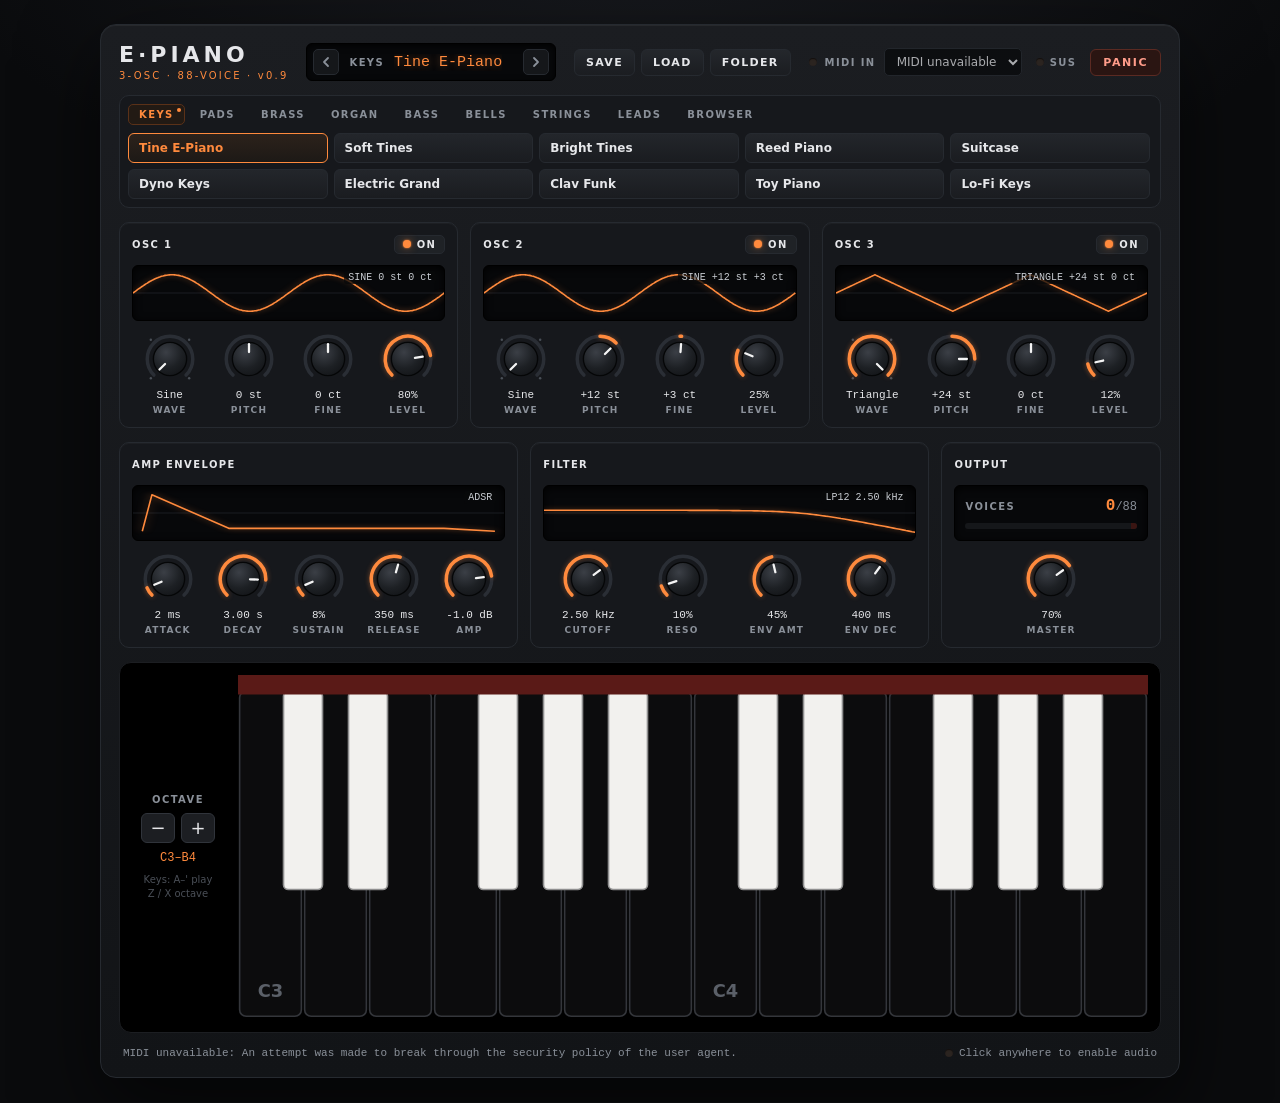
==== docs/index.html @ e52bc12b "half push" ====
<!doctype html>
<!--
  E-Piano v0.9 (web build)
  A single self-contained file: UI, DSP, 80 factory presets. Mirrors the VST3 build in vst/.
  Open it in Chrome or Edge. Works straight from disk; start.bat serves it over
  http://localhost for the lower-latency AudioWorklet path.
-->
<html lang="en">
<head>
  <meta charset="utf-8">
  <meta name="viewport" content="width=device-width, initial-scale=1">
  <title>E-Piano v0.9</title>
  <style>
:root {
  --bg: #0a0b0d;
  --chassis-1: #1b1d21;
  --chassis-2: #121417;
  --panel: #16181c;
  --panel-edge: #262a30;
  --screen: #07080a;
  --text: #e6e7ea;
  --muted: #8a9099;
  --faint: #4a4f57;
  --accent: #ff8a3d;
  --accent-glow: rgba(255, 138, 61, 0.45);
  --accent-dim: #5a3118;
  --track: #2a2e35;
  --sans: "Segoe UI", system-ui, -apple-system, sans-serif;
  --mono: "Cascadia Mono", "Consolas", ui-monospace, monospace;
}

* { box-sizing: border-box; }

html, body { margin: 0; }
body {
  min-height: 100vh;
  background: radial-gradient(1200px 600px at 50% -10%, #1a1c21 0%, var(--bg) 60%) var(--bg);
  color: var(--text);
  font-family: var(--sans);
  display: flex;
  justify-content: center;
  padding: 24px 16px;
  -webkit-font-smoothing: antialiased;
}

button { font-family: inherit; color: inherit; }

.synth {
  width: 100%;
  min-width: 0;
  max-width: 1080px;
  background: linear-gradient(180deg, var(--chassis-1), var(--chassis-2));
  border: 1px solid var(--panel-edge);
  border-radius: 16px;
  padding: 18px;
  box-shadow: 0 30px 80px rgba(0, 0, 0, 0.6), inset 0 1px 0 rgba(255, 255, 255, 0.05);
  display: flex;
  flex-direction: column;
  gap: 14px;
  user-select: none;
}

/* ---------------------------------------------------------------- LEDs --- */
.led {
  display: inline-block;
  width: 8px; height: 8px;
  border-radius: 50%;
  background: #2b2420;
  box-shadow: inset 0 1px 1px rgba(0, 0, 0, 0.6);
  flex: none;
  transition: background 60ms, box-shadow 60ms;
}
.led.on, .selected > .led, .power.on .led {
  background: var(--accent);
  box-shadow: 0 0 8px var(--accent-glow), 0 0 2px var(--accent);
}

.ctl-label, .panel-title, .knob-label, .pd-label, .vs-label {
  font-size: 10px;
  letter-spacing: 0.14em;
  text-transform: uppercase;
  color: var(--muted);
  font-weight: 600;
}

/* -------------------------------------------------------------- top bar --- */
.topbar {
  display: flex;
  align-items: center;
  gap: 18px;
  flex-wrap: wrap;
}
.brand { display: flex; flex-direction: column; line-height: 1.1; }
.brand-mark { font-size: 22px; font-weight: 800; letter-spacing: 0.18em; }
.brand-sub { font-size: 10px; letter-spacing: 0.22em; color: var(--accent); margin-top: 3px; }

.patch-display {
  flex: 1;
  min-width: 200px;
  display: flex;
  align-items: baseline;
  gap: 10px;
  background: var(--screen);
  border: 1px solid #000;
  border-radius: 6px;
  padding: 8px 12px;
  box-shadow: inset 0 2px 6px rgba(0, 0, 0, 0.8);
}
.pd-name { font-family: var(--mono); color: var(--accent); font-size: 15px; text-shadow: 0 0 8px var(--accent-glow); }

.top-controls { display: flex; align-items: center; gap: 14px; flex-wrap: wrap; }
.midi-pick { display: flex; align-items: center; gap: 8px; }
.midi-pick select {
  background: var(--screen);
  color: var(--text);
  border: 1px solid var(--panel-edge);
  border-radius: 5px;
  padding: 5px 8px;
  font: 12px var(--sans);
  max-width: 220px;
}
.indicator { display: flex; align-items: center; gap: 6px; font-size: 10px; letter-spacing: 0.14em; color: var(--muted); font-weight: 600; }

.panic {
  background: #2a1512;
  border: 1px solid #5b2a22;
  color: #ff9c8a;
  border-radius: 6px;
  padding: 6px 12px;
  font-size: 11px;
  letter-spacing: 0.14em;
  font-weight: 700;
  cursor: pointer;
}
.panic:hover { background: #3a1a15; }
.panic:active { transform: translateY(1px); }

/* --------------------------------------------------------------- panels --- */
.osc-row { display: grid; grid-template-columns: repeat(3, 1fr); gap: 12px; }
.mod-row { display: grid; grid-template-columns: 1fr 1fr 0.55fr; gap: 12px; }

.panel {
  background: var(--panel);
  border: 1px solid var(--panel-edge);
  border-radius: 10px;
  padding: 10px 12px 12px;
  display: flex;
  flex-direction: column;
  gap: 10px;
  box-shadow: inset 0 1px 0 rgba(255, 255, 255, 0.03);
  transition: opacity 150ms;
  min-width: 0;
}
.panel.off .screen, .panel.off .knob-row { opacity: 0.38; }
.panel-head { display: flex; align-items: center; justify-content: space-between; min-height: 22px; }
.panel-title { color: var(--text); }

.power {
  display: flex; align-items: center; gap: 6px;
  background: #1f2226;
  border: 1px solid var(--panel-edge);
  border-radius: 5px;
  padding: 3px 8px;
  font-size: 10px; letter-spacing: 0.14em; font-weight: 700;
  color: var(--muted);
  cursor: pointer;
}
.power.on { color: var(--text); }

.screen {
  position: relative;
  background: var(--screen);
  border: 1px solid #000;
  border-radius: 6px;
  height: 56px;
  overflow: hidden;
  box-shadow: inset 0 2px 8px rgba(0, 0, 0, 0.9);
}
.screen svg { position: absolute; inset: 4px 0; width: 100%; height: calc(100% - 8px); }
.scr-grid { stroke: #1a1d22; stroke-width: 1; vector-effect: non-scaling-stroke; }
.scr-line {
  fill: none;
  stroke: var(--accent);
  stroke-width: 1.6;
  vector-effect: non-scaling-stroke;
  filter: drop-shadow(0 0 3px var(--accent-glow));
  stroke-linejoin: round;
}
.scr-text {
  position: absolute; right: 8px; top: 5px;
  font-family: var(--mono); font-size: 10px; color: #c9cdd3;
  background: rgba(7, 8, 10, 0.75);
  padding: 1px 4px; border-radius: 3px;
}

.voice-screen { display: flex; flex-direction: column; justify-content: center; gap: 8px; padding: 0 10px; }
.vs-row { display: flex; justify-content: space-between; align-items: baseline; }
.vs-value { font-family: var(--mono); color: var(--muted); font-size: 12px; }
.vs-value b { color: var(--accent); font-size: 16px; font-weight: 600; }
.meter { position: relative; height: 6px; background: #15171a; border-radius: 3px; overflow: hidden; }
#meter-fill {
  height: 100%; width: 0%;
  background: linear-gradient(90deg, #3d8f5a 0%, #b8b23b 75%, #ff5a3d 100%);
  background-size: 100% 100%;
  transition: width 60ms linear;
}
.meter-clip { position: absolute; right: 0; top: 0; width: 6px; height: 100%; background: #3a1512; }
.meter-clip.on { background: #ff3b2f; box-shadow: 0 0 6px #ff3b2f; }

/* ---------------------------------------------------------------- knobs --- */
.knob-row { display: flex; justify-content: space-around; gap: 4px; }
.knob { display: flex; flex-direction: column; align-items: center; gap: 2px; width: 64px; }
.knob-svg { width: 56px; height: 56px; cursor: ns-resize; touch-action: none; outline: none; overflow: visible; }
.knob-svg:focus-visible .k-face { stroke: var(--accent); }
.k-track { fill: none; stroke: var(--track); stroke-width: 4; stroke-linecap: round; }
.k-value { fill: none; stroke: var(--accent); stroke-width: 4; stroke-linecap: round; filter: drop-shadow(0 0 3px var(--accent-glow)); }
.k-tick { fill: var(--faint); }
.k-face { fill: url(#knobFace); stroke: #050607; stroke-width: 1.5; }
.k-pointer { stroke: #f4f4f4; stroke-width: 2.6; stroke-linecap: round; }
.knob:hover .k-track { stroke: #343941; }
.knob-value { font-family: var(--mono); font-size: 11px; color: var(--text); min-height: 14px; white-space: nowrap; }
.knob.active .knob-value { color: var(--accent); }
.knob-label { font-size: 9px; }

.output-panel .knob-row { flex: 1; align-items: center; }

/* --------------------------------------------------------------- keybed --- */
.keybed {
  display: flex;
  gap: 14px;
  background: #000;
  border: 1px solid #1c1e22;
  border-radius: 12px;
  padding: 12px;
  box-shadow: inset 0 4px 14px rgba(0, 0, 0, 0.9);
}
.octave-ctl {
  display: flex; flex-direction: column; align-items: center; justify-content: center;
  gap: 8px; width: 92px; flex: none;
}
.oct-buttons { display: flex; gap: 6px; }
.oct-buttons button {
  width: 34px; height: 30px;
  background: #1c1e22; border: 1px solid #30343b; border-radius: 6px;
  font-size: 18px; line-height: 1; cursor: pointer;
}
.oct-buttons button:hover { border-color: var(--accent-dim); }
.oct-buttons button:active { transform: translateY(1px); }
.oct-readout { font-family: var(--mono); font-size: 12px; color: var(--accent); }
.kbd-hint { font-size: 10px; color: var(--faint); text-align: center; line-height: 1.4; }

.piano { flex: 1; min-width: 0; }
.piano-svg { display: block; width: 100%; height: auto; touch-action: none; cursor: pointer; }
.felt { fill: #5a1a17; }

/* Inverted keyboard: naturals black, sharps white */
.wkey { fill: #0c0c0d; stroke: #34363b; stroke-width: 1; transition: fill 40ms; }
.wkey:hover { fill: #17181a; }
.wkey.down { fill: var(--accent); stroke: var(--accent); }
.bkey { fill: #f2f1ee; stroke: #8f8f8f; stroke-width: 1; transition: fill 40ms; }
.bkey:hover { fill: #ffffff; }
.bkey.down { fill: var(--accent); stroke: #b85a20; }
.klabel { fill: #5b6068; font: 600 11px var(--sans); text-anchor: middle; pointer-events: none; }

/* ------------------------------------------------------------ statusbar --- */
.statusbar {
  display: flex; justify-content: space-between; align-items: center; gap: 12px;
  font-family: var(--mono); font-size: 11px; color: var(--muted);
  padding: 0 4px;
}
.monitor { flex: 1; min-width: 0; white-space: pre; overflow: hidden; text-overflow: ellipsis; }
.audio-status { display: flex; align-items: center; gap: 6px; flex: none; }

/* ======================================================== preset browser === */
.patch-display { align-items: center; gap: 6px; padding: 5px 6px; }
.pd-text { flex: 1; min-width: 0; display: flex; align-items: baseline; gap: 10px; padding: 0 4px; }
.pd-name { white-space: nowrap; overflow: hidden; text-overflow: ellipsis; }
.pd-step {
  flex: none; width: 26px; height: 26px; padding: 0;
  display: flex; align-items: center; justify-content: center;
  background: #15171a; border: 1px solid var(--panel-edge); border-radius: 5px; cursor: pointer;
}
.pd-step svg { width: 12px; height: 12px; fill: none; stroke: var(--muted); stroke-width: 1.8; stroke-linecap: round; stroke-linejoin: round; }
.pd-step:hover svg { stroke: var(--accent); }
.pd-step:active { transform: translateY(1px); }

.preset-actions { display: flex; gap: 6px; }
.pd-btn {
  background: linear-gradient(180deg, #24272c, #1b1d21);
  border: 1px solid var(--panel-edge);
  border-radius: 6px;
  padding: 6px 11px;
  font-size: 11px; font-weight: 700; letter-spacing: 0.12em;
  color: var(--text);
  cursor: pointer;
}
.pd-btn:hover { border-color: #3a3f47; }
.pd-btn:active { transform: translateY(1px); }
.pd-btn.primary { background: linear-gradient(180deg, #3a2618, #2a1c13); border-color: var(--accent-dim); color: var(--accent); }
.pd-btn.primary:hover { border-color: var(--accent); }
.pd-btn.danger { background: #2a1512; border-color: #5b2a22; color: #ff9c8a; }

.browser {
  background: var(--panel);
  border: 1px solid var(--panel-edge);
  border-radius: 10px;
  padding: 8px;
  display: flex; flex-direction: column; gap: 8px;
}
.cat-tabs { display: flex; flex-wrap: wrap; gap: 4px; }
.cat-tab {
  position: relative;
  background: transparent;
  border: 1px solid transparent;
  border-radius: 5px;
  padding: 4px 10px;
  font-size: 10px; font-weight: 700; letter-spacing: 0.14em; text-transform: uppercase;
  color: var(--muted);
  cursor: pointer;
}
.cat-tab:hover { color: var(--text); }
.cat-tab.active { color: var(--accent); border-color: var(--accent-dim); background: #221a14; }
.cat-tab.has-current::after {
  content: ""; position: absolute; top: 3px; right: 3px;
  width: 4px; height: 4px; border-radius: 50%; background: var(--accent);
}

.preset-grid {
  display: grid;
  grid-template-columns: repeat(5, minmax(0, 1fr));
  grid-auto-rows: 30px;
  gap: 6px;
  height: 66px;            /* two rows; user folders with more scroll */
  overflow-y: auto;
  padding-right: 2px;
}
.preset-btn {
  position: relative;
  display: flex; align-items: center;
  padding: 0 24px 0 10px;
  background: linear-gradient(180deg, #23262b, #1a1c20);
  border: 1px solid var(--panel-edge);
  border-radius: 6px;
  font-size: 12px; font-weight: 600; text-align: left;
  cursor: pointer;
  min-width: 0;
}
.preset-btn:hover { border-color: #3a3f47; }
.preset-btn:active { transform: translateY(1px); }
.preset-btn.selected { border-color: var(--accent); background: linear-gradient(180deg, #2c221b, #1d1916); color: var(--accent); }
.pb-name { white-space: nowrap; overflow: hidden; text-overflow: ellipsis; }
.pb-del {
  position: absolute; right: 4px; top: 50%; transform: translateY(-50%);
  width: 18px; height: 18px; line-height: 17px; text-align: center;
  border-radius: 4px; color: var(--muted); font-size: 14px;
  opacity: 0;
}
.preset-btn:hover .pb-del { opacity: 1; }
.pb-del:hover { background: #3a1a15; color: #ff9c8a; }
.grid-empty { grid-column: 1 / -1; grid-row: 1 / 3; align-self: center; font-size: 12px; color: var(--muted); line-height: 1.6; padding: 0 4px; }
.path { font-family: var(--mono); color: var(--text); font-size: 11px; word-break: break-all; }

.preset-grid::-webkit-scrollbar { width: 6px; }
.preset-grid::-webkit-scrollbar-thumb { background: #30343b; border-radius: 3px; }

/* ================================================================ modal === */
.modal {
  position: fixed; inset: 0; z-index: 20;
  display: flex; align-items: center; justify-content: center;
  background: rgba(5, 6, 8, 0.7);
}
.modal.hidden { display: none; }
.modal-card {
  width: min(420px, calc(100vw - 32px));
  background: linear-gradient(180deg, #1d2024, #15171a);
  border: 1px solid var(--panel-edge);
  border-radius: 12px;
  padding: 18px;
  display: flex; flex-direction: column; gap: 12px;
  box-shadow: 0 20px 60px rgba(0, 0, 0, 0.7);
}
.modal-title { font-size: 12px; font-weight: 700; letter-spacing: 0.16em; text-transform: uppercase; }
.modal-body { font-size: 13px; color: var(--muted); line-height: 1.5; }
.modal-body b { color: var(--text); }
#modal-input {
  background: var(--screen); color: var(--accent);
  border: 1px solid var(--panel-edge); border-radius: 6px;
  padding: 9px 10px; font: 14px var(--mono); outline: none;
  user-select: text;
}
#modal-input:focus { border-color: var(--accent-dim); }
.modal-actions { display: flex; justify-content: flex-end; gap: 8px; }

/* ----------------------------------------------------------- responsive --- */
@media (max-width: 900px) {
  .osc-row, .mod-row { grid-template-columns: minmax(0, 1fr); }
  .preset-grid { grid-template-columns: repeat(3, minmax(0, 1fr)); height: 102px; }
}
@media (max-width: 560px) {
  body { padding: 12px 8px; }
  .synth { padding: 12px; }
  .patch-display { min-width: 0; flex-basis: 100%; }
  .preset-grid { grid-template-columns: repeat(2, minmax(0, 1fr)); }
  .knob { width: 56px; }
  .keybed { flex-direction: column; }
  .octave-ctl { flex-direction: row; width: auto; }
  .kbd-hint { display: none; }
}
  </style>
</head>
<body>
  <!-- shared SVG defs (knob face gradient) -->
  <svg width="0" height="0" style="position:absolute" aria-hidden="true" focusable="false">
    <defs>
      <radialGradient id="knobFace" cx="38%" cy="30%" r="80%">
        <stop offset="0%" stop-color="#3b3f46"/>
        <stop offset="60%" stop-color="#1d2024"/>
        <stop offset="100%" stop-color="#121417"/>
      </radialGradient>
    </defs>
  </svg>

  <main class="synth">
    <header class="topbar">
      <div class="brand">
        <span class="brand-mark">E·PIANO</span>
        <span class="brand-sub">3-OSC · 88-VOICE · v0.9</span>
      </div>
      <div class="patch-display">
        <button id="preset-prev" type="button" class="pd-step" aria-label="Previous preset">
          <svg viewBox="0 0 12 12" aria-hidden="true"><path d="M8 2 4 6l4 4"/></svg>
        </button>
        <div class="pd-text">
          <span id="preset-cat" class="pd-label">VOICE</span>
          <span id="preset-name" class="pd-name"></span>
        </div>
        <button id="preset-next" type="button" class="pd-step" aria-label="Next preset">
          <svg viewBox="0 0 12 12" aria-hidden="true"><path d="m4 2 4 4-4 4"/></svg>
        </button>
      </div>
      <div class="preset-actions">
        <button id="preset-save" type="button" class="pd-btn">SAVE</button>
        <button id="preset-load" type="button" class="pd-btn">LOAD</button>
        <button id="preset-folder" type="button" class="pd-btn">FOLDER</button>
      </div>
      <div class="top-controls">
        <label class="midi-pick">
          <span class="led" id="midi-led" title="MIDI activity"></span>
          <span class="ctl-label">MIDI IN</span>
          <select id="midi-select"><option>Detecting…</option></select>
        </label>
        <span class="indicator"><span class="led" id="sustain-led"></span>SUS</span>
        <button id="panic-btn" type="button" class="panic">PANIC</button>
      </div>
    </header>

    <section class="browser" aria-label="Presets">
      <div class="cat-tabs" id="cat-tabs" role="tablist"></div>
      <div class="preset-grid" id="preset-grid"></div>
    </section>
    <section class="osc-row" id="osc-row"></section>
    <section class="mod-row" id="mod-row"></section>

    <section class="keybed">
      <div class="octave-ctl">
        <span class="ctl-label">OCTAVE</span>
        <div class="oct-buttons">
          <button id="oct-down" type="button" aria-label="Octave down">−</button>
          <button id="oct-up" type="button" aria-label="Octave up">+</button>
        </div>
        <span id="octave-readout" class="oct-readout"></span>
        <span class="kbd-hint">Keys: A–' play<br>Z / X octave</span>
      </div>
      <div id="piano" class="piano"></div>
    </section>

    <footer class="statusbar">
      <span id="midi-monitor" class="monitor">MIDI: starting…</span>
      <span class="audio-status"><span class="led" id="audio-led"></span><span id="audio-info">Audio off</span></span>
    </footer>
  </main>

  <div id="modal" class="modal hidden" role="dialog" aria-modal="true" aria-labelledby="modal-title">
    <div class="modal-card">
      <div id="modal-title" class="modal-title"></div>
      <div id="modal-body" class="modal-body"></div>
      <input id="modal-input" type="text" maxlength="60" spellcheck="false" autocomplete="off">
      <div class="modal-actions">
        <button id="modal-cancel" type="button" class="pd-btn">CANCEL</button>
        <button id="modal-ok" type="button" class="pd-btn primary">OK</button>
      </div>
    </div>
  </div>

  <script>
// ============================================================================
//  Parameter definitions (plugin copy). Must match vst/Source/Params.h.
//  Differs from web/js/params.js: adds ampLevel, pitch range is +/-36 st.
// ============================================================================
'use strict';

const WAVE_NAMES = ['Sine', 'Saw', 'Square', 'Triangle'];
const NUM_VOICES = 88;

function oscParams(n) {
  return [
    { id: `osc${n}On`,    name: 'On',    group: `osc${n}`, type: 'bool',   min: 0,   max: 1,   step: 1, def: n === 1 ? 1 : 0 },
    { id: `osc${n}Wave`,  name: 'Wave',  group: `osc${n}`, type: 'choice', min: 0,   max: 3,   step: 1, def: 0, choices: WAVE_NAMES },
    { id: `osc${n}Pitch`, name: 'Pitch', group: `osc${n}`, min: -36,  max: 36,  step: 1, def: 0, unit: 'st', bipolar: true },
    { id: `osc${n}Fine`,  name: 'Fine',  group: `osc${n}`, min: -100, max: 100, step: 1, def: 0, unit: 'ct', bipolar: true },
    { id: `osc${n}Level`, name: 'Level', group: `osc${n}`, min: 0,    max: 1,   def: 0.7, unit: '%' },
  ];
}

const PARAM_DEFS = [
  ...oscParams(1),
  ...oscParams(2),
  ...oscParams(3),
  { id: 'ampAttack',  name: 'Attack',  group: 'amp',    min: 0.001, max: 5,     def: 0.005, unit: 's', skew: 'log' },
  { id: 'ampDecay',   name: 'Decay',   group: 'amp',    min: 0.005, max: 10,    def: 1.0,   unit: 's', skew: 'log' },
  { id: 'ampSustain', name: 'Sustain', group: 'amp',    min: 0,     max: 1,     def: 0.7,   unit: '%' },
  { id: 'ampRelease', name: 'Release', group: 'amp',    min: 0.005, max: 10,    def: 0.3,   unit: 's', skew: 'log' },
  { id: 'ampLevel',   name: 'Amp',     group: 'amp',    min: -30,   max: 6,     def: 0,     unit: 'dB' },
  { id: 'fltCutoff',  name: 'Cutoff',  group: 'filter', min: 20,    max: 20000, def: 8000,  unit: 'Hz', skew: 'log' },
  { id: 'fltReso',    name: 'Reso',    group: 'filter', min: 0,     max: 1,     def: 0.1,   unit: '%' },
  { id: 'fltEnvAmt',  name: 'Env Amt', group: 'filter', min: 0,     max: 1,     def: 0.2,   unit: '%' },
  { id: 'fltDecay',   name: 'Env Dec', group: 'filter', min: 0.005, max: 5,     def: 0.4,   unit: 's', skew: 'log' },
  { id: 'master',     name: 'Master',  group: 'output', min: 0,     max: 1,     def: 0.7,   unit: '%', noPreset: true },
];

const PARAM_BY_ID = Object.fromEntries(PARAM_DEFS.map(d => [d.id, d]));

function clamp(v, lo, hi) { return v < lo ? lo : v > hi ? hi : v; }

function defaultParamValues() {
  return Object.fromEntries(PARAM_DEFS.map(d => [d.id, d.def]));
}

// value <-> 0..1 normalized (same mapping the VST host will see)
function paramToNorm(d, v) {
  if (d.skew === 'log') return clamp(Math.log(v / d.min) / Math.log(d.max / d.min), 0, 1);
  return clamp((v - d.min) / (d.max - d.min), 0, 1);
}

function paramFromNorm(d, n) {
  n = clamp(n, 0, 1);
  let v = d.skew === 'log' ? d.min * Math.pow(d.max / d.min, n) : d.min + n * (d.max - d.min);
  if (d.step) v = Math.round(v / d.step) * d.step;
  return clamp(v, d.min, d.max);
}

function formatParam(d, v) {
  if (d.type === 'choice') return d.choices[v | 0];
  if (d.type === 'bool') return v >= 0.5 ? 'On' : 'Off';
  switch (d.unit) {
    case 's':  return v < 1 ? `${Math.round(v * 1000)} ms` : `${v.toFixed(2)} s`;
    case 'Hz': return v >= 1000 ? `${(v / 1000).toFixed(v >= 10000 ? 1 : 2)} kHz` : `${Math.round(v)} Hz`;
    case 'st': return `${v > 0 ? '+' : ''}${v} st`;
    case 'ct': return `${v > 0 ? '+' : ''}${v} ct`;
    case '%':  return `${Math.round(v * 100)}%`;
    case 'dB': return `${v > 0.05 ? '+' : ''}${v.toFixed(1)} dB`;
    default:   return String(v);
  }
}
  </script>
  <script>
// 80 factory presets (same data as vst/presets/factory_presets.json)
const FACTORY_JSON = {
  "format": "E-Piano Factory Presets",
  "version": 1,
  "note": "preset = [name, osc1, osc2, osc3, [attack,decay,sustain,release], [cutoff,reso,envAmt,envDecay], ampLevel dB]; osc = [on, wave(0 sine,1 saw,2 square,3 tri), pitch st, fine ct, level]",
  "categories": [
    { "name": "Keys", "presets": [
      ["Tine E-Piano",[1,0,0,0,0.8],[1,0,12,3,0.25],[1,3,24,0,0.12],[0.002,3,0.08,0.35],[2500,0.1,0.45,0.4],-1],
      ["Soft Tines",[1,0,0,0,0.85],[1,0,12,0,0.15],[0,0,0,0,0.5],[0.004,3.5,0.05,0.4],[1800,0.05,0.3,0.5],-1.5],
      ["Bright Tines",[1,0,0,0,0.7],[1,3,12,4,0.3],[1,0,24,-3,0.2],[0.001,2.5,0.06,0.3],[5000,0.15,0.5,0.25],0],
      ["Reed Piano",[1,2,0,0,0.4],[1,3,0,0,0.6],[1,0,12,0,0.2],[0.002,1.8,0.15,0.25],[1400,0.3,0.55,0.3],-0.5],
      ["Suitcase",[1,0,0,-4,0.7],[1,0,0,4,0.7],[1,3,12,0,0.15],[0.003,4,0.1,0.5],[2200,0.1,0.35,0.6],-5.5],
      ["Dyno Keys",[1,0,0,0,0.6],[1,1,12,0,0.15],[1,0,24,5,0.2],[0.001,2,0.1,0.3],[3500,0.2,0.7,0.18],1.5],
      ["Electric Grand",[1,1,0,0,0.4],[1,3,0,5,0.5],[1,0,12,-5,0.3],[0.002,3,0.12,0.4],[1600,0.1,0.6,0.5],0],
      ["Clav Funk",[1,2,0,0,0.5],[1,1,0,3,0.4],[0,0,0,0,0.5],[0.001,0.6,0.15,0.08],[900,0.45,0.8,0.12],1.5],
      ["Toy Piano",[1,3,12,0,0.6],[1,0,24,0,0.4],[1,0,31,0,0.15],[0.001,1.2,0,0.4],[6000,0.1,0.2,0.3],2],
      ["Lo-Fi Keys",[1,3,0,0,0.7],[1,0,12,-8,0.3],[0,0,0,0,0.5],[0.008,2.5,0.1,0.35],[900,0.2,0.3,0.4],1.5]
    ] },
    { "name": "Pads", "presets": [
      ["Warm Pad",[1,1,0,-7,0.6],[1,1,0,7,0.6],[1,3,-12,0,0.4],[0.9,1.5,0.8,2],[1100,0.2,0.15,1.5],-1],
      ["Glass Pad",[1,3,0,-5,0.5],[1,3,12,5,0.4],[1,0,19,0,0.2],[1.2,2,0.7,2.5],[4000,0.1,0.1,2],1.5],
      ["Dark Pad",[1,1,0,-10,0.5],[1,1,-12,10,0.5],[1,2,-12,0,0.3],[1.5,2,0.85,3],[500,0.25,0.1,2],0],
      ["Choir Pad",[1,3,0,0,0.6],[1,3,12,6,0.3],[1,1,0,-6,0.25],[0.8,1.5,0.8,2],[1800,0.4,0.05,1],1],
      ["Sweep Pad",[1,1,0,-8,0.6],[1,1,0,8,0.6],[1,1,-12,0,0.3],[0.6,4,0.6,2.5],[300,0.6,0.8,4],-1.5],
      ["Square Pad",[1,2,0,-6,0.5],[1,2,0,6,0.5],[1,3,-12,0,0.3],[0.7,1.5,0.75,2],[1500,0.15,0.15,1.5],-4],
      ["Air Pad",[1,0,12,0,0.4],[1,3,19,4,0.3],[1,1,24,-4,0.15],[2,2,0.8,3.5],[6000,0.1,0,1],2.5],
      ["Analog Pad",[1,1,0,-12,0.55],[1,2,0,12,0.45],[1,1,12,0,0.2],[0.5,1.2,0.8,1.5],[1300,0.3,0.25,1],-1.5],
      ["Slow Wash",[1,1,0,-9,0.5],[1,1,0,9,0.5],[1,3,-12,0,0.4],[1.8,2,0.9,3],[2200,0.1,0.1,1.5],-0.5],
      ["Hollow Pad",[1,3,0,0,0.6],[1,2,7,3,0.3],[1,0,-12,0,0.4],[1,1.5,0.75,2],[2000,0.35,0.1,1],-1]
    ] },
    { "name": "Brass", "presets": [
      ["Brass Stab",[1,1,0,0,0.7],[1,1,0,5,0.6],[1,2,-12,0,0.3],[0.03,0.6,0.6,0.25],[700,0.25,0.6,0.35],-0.5],
      ["Synth Brass",[1,1,0,-6,0.6],[1,1,0,6,0.6],[0,0,0,0,0.5],[0.05,0.8,0.7,0.3],[600,0.2,0.65,0.5],0.5],
      ["Soft Horns",[1,1,0,0,0.5],[1,3,0,3,0.5],[1,1,-12,0,0.2],[0.12,1,0.75,0.4],[800,0.1,0.4,0.7],0],
      ["Brass Section",[1,1,0,-4,0.5],[1,1,0,4,0.5],[1,1,-12,0,0.35],[0.06,0.7,0.7,0.3],[900,0.15,0.55,0.45],3],
      ["Trumpet Lead",[1,1,0,0,0.7],[1,2,0,0,0.25],[0,0,0,0,0.5],[0.04,0.4,0.75,0.2],[1200,0.2,0.5,0.3],0.5],
      ["Fanfare",[1,1,0,0,0.6],[1,1,7,2,0.4],[1,1,12,-2,0.3],[0.02,0.5,0.65,0.3],[1000,0.2,0.6,0.3],2],
      ["Poly Brass 80s",[1,1,0,-8,0.6],[1,1,0,8,0.6],[1,2,12,0,0.15],[0.01,0.5,0.6,0.35],[450,0.3,0.75,0.4],2],
      ["Tuba Low",[1,1,-12,0,0.6],[1,2,-12,4,0.3],[1,0,-24,0,0.4],[0.06,0.6,0.75,0.2],[350,0.15,0.5,0.4],1],
      ["Brass Swell",[1,1,0,-5,0.6],[1,1,0,5,0.6],[1,1,-12,0,0.25],[0.6,1,0.85,0.5],[500,0.2,0.3,1.5],1.5],
      ["Stab Hit",[1,1,0,0,0.6],[1,1,12,4,0.4],[1,2,-12,0,0.4],[0.001,0.3,0,0.2],[800,0.35,0.85,0.15],5]
    ] },
    { "name": "Organ", "presets": [
      ["Drawbar Organ",[1,0,0,0,0.7],[1,0,12,0,0.5],[1,0,19,0,0.35],[0.004,0.1,1,0.06],[12000,0,0,0.2],-4],
      ["Full Drawbars",[1,0,0,0,0.6],[1,0,12,0,0.5],[1,0,24,0,0.45],[0.004,0.1,1,0.06],[12000,0,0,0.2],-3],
      ["Jazz Organ",[1,0,0,0,0.7],[1,0,19,0,0.3],[1,0,-12,0,0.3],[0.004,0.15,1,0.08],[9000,0,0.1,0.08],-2.5],
      ["Gospel Organ",[1,0,0,0,0.6],[1,0,12,0,0.5],[1,3,24,0,0.3],[0.003,0.1,1,0.1],[8000,0.1,0.15,0.1],-2],
      ["Rock Organ",[1,2,0,0,0.3],[1,0,12,0,0.5],[1,3,19,0,0.35],[0.003,0.1,1,0.07],[5000,0.2,0,0.2],-2.5],
      ["Church Organ",[1,0,-12,0,0.5],[1,0,0,0,0.5],[1,0,12,0,0.4],[0.08,0.3,1,0.6],[10000,0,0,0.2],-2.5],
      ["Reed Organ",[1,2,0,0,0.4],[1,2,12,2,0.25],[1,3,0,0,0.3],[0.05,0.2,1,0.15],[2500,0.1,0,0.2],1],
      ["Combo Organ",[1,2,0,0,0.4],[1,3,12,0,0.4],[0,0,0,0,0.5],[0.002,0.1,1,0.04],[3500,0.15,0,0.2],-0.5],
      ["Flute Stop",[1,0,0,0,0.6],[1,3,12,0,0.3],[0,0,0,0,0.5],[0.05,0.2,1,0.2],[6000,0,0,0.2],0],
      ["Perc Organ",[1,0,0,0,0.7],[1,0,12,0,0.4],[1,0,19,0,0.4],[0.002,1,0.6,0.08],[6000,0.1,0.4,0.15],-2]
    ] },
    { "name": "Bass", "presets": [
      ["Sub Bass",[1,2,-12,0,0.6],[1,1,-12,4,0.5],[1,0,-24,0,0.7],[0.003,0.5,0.7,0.12],[450,0.35,0.5,0.25],2.5],
      ["Pure Sub",[1,0,-12,0,0.9],[1,3,-12,0,0.2],[0,0,0,0,0.5],[0.004,0.3,0.9,0.1],[2000,0,0,0.2],1],
      ["Saw Bass",[1,1,-12,0,0.7],[1,1,-12,6,0.5],[0,0,0,0,0.5],[0.002,0.4,0.6,0.1],[600,0.4,0.6,0.2],4.5],
      ["Acid Bass",[1,1,-12,0,0.8],[0,0,0,0,0.5],[0,0,0,0,0.5],[0.001,0.3,0.5,0.08],[250,0.85,0.75,0.18],6],
      ["Pluck Bass",[1,2,-12,0,0.6],[1,3,-12,0,0.5],[0,0,0,0,0.5],[0.001,0.6,0,0.15],[400,0.3,0.7,0.15],3.5],
      ["Reese Bass",[1,1,-12,-12,0.6],[1,1,-12,12,0.6],[1,0,-24,0,0.4],[0.005,0.5,0.85,0.15],[700,0.2,0.2,0.3],2],
      ["Funk Bass",[1,2,-12,0,0.5],[1,1,-12,0,0.4],[1,0,-24,0,0.3],[0.001,0.35,0.4,0.08],[500,0.5,0.8,0.12],6],
      ["Synth Bass 80s",[1,2,-12,-5,0.5],[1,2,-12,5,0.5],[1,0,-24,0,0.4],[0.002,0.4,0.6,0.1],[800,0.3,0.5,0.2],2],
      ["Growl Bass",[1,1,-12,0,0.6],[1,2,-5,0,0.4],[1,0,-24,0,0.4],[0.003,0.5,0.7,0.1],[350,0.6,0.6,0.4],4],
      ["Upright Pluck",[1,3,-12,0,0.7],[1,0,-12,0,0.4],[1,0,0,0,0.1],[0.003,0.9,0,0.2],[700,0.1,0.4,0.3],4]
    ] },
    { "name": "Bells", "presets": [
      ["Glass Bells",[1,0,0,0,0.7],[1,0,24,2,0.35],[1,3,31,0,0.15],[0.001,4,0,1.5],[9000,0.1,0.2,0.8],-1],
      ["Tubular Bells",[1,0,0,0,0.6],[1,0,19,0,0.4],[1,0,27,0,0.2],[0.001,5,0,2],[7000,0,0.1,1],-0.5],
      ["Music Box",[1,0,12,0,0.6],[1,3,24,0,0.3],[1,0,31,0,0.15],[0.001,1.5,0,1],[8000,0,0,0.5],1.5],
      ["Vibraphone",[1,0,0,0,0.7],[1,0,24,0,0.15],[1,3,0,4,0.2],[0.002,3,0,1.2],[5000,0,0.1,0.5],-1.5],
      ["Marimba",[1,0,0,0,0.7],[1,0,24,0,0.25],[1,3,12,0,0.1],[0.001,0.6,0,0.4],[4000,0,0.3,0.1],3],
      ["Celesta",[1,0,12,0,0.6],[1,3,24,0,0.25],[1,0,0,0,0.3],[0.001,2,0,0.8],[7000,0,0.2,0.3],1],
      ["Metal Bell",[1,0,0,0,0.6],[1,0,27,37,0.3],[1,0,34,-21,0.2],[0.001,3.5,0,1.5],[10000,0,0,0.5],0.5],
      ["Kalimba",[1,0,0,0,0.7],[1,3,12,0,0.2],[1,0,27,0,0.08],[0.001,0.9,0,0.5],[3000,0.1,0.4,0.08],2],
      ["Crystal",[1,3,12,0,0.5],[1,0,24,0,0.3],[1,0,31,6,0.2],[0.005,3,0.1,2],[9000,0.2,0.2,1],2.5],
      ["Gamelan",[1,0,0,0,0.6],[1,0,13,15,0.3],[1,3,26,-12,0.2],[0.001,2.5,0,1.2],[6000,0.1,0.1,0.4],1]
    ] },
    { "name": "Strings", "presets": [
      ["String Ensemble",[1,1,0,-10,0.55],[1,1,0,10,0.55],[1,1,12,0,0.25],[0.35,1,0.85,1.2],[3200,0.1,0.1,1],0],
      ["Slow Strings",[1,1,0,-12,0.55],[1,1,0,12,0.55],[1,1,-12,0,0.3],[0.9,1.5,0.9,2],[2500,0.05,0.05,1],-0.5],
      ["Chamber Strings",[1,1,0,-6,0.5],[1,1,0,6,0.5],[1,3,0,0,0.3],[0.25,1,0.85,0.8],[3800,0.1,0.1,0.6],-0.5],
      ["Pizzicato",[1,1,0,-5,0.5],[1,1,0,5,0.5],[0,0,0,0,0.5],[0.001,0.35,0,0.25],[2000,0.2,0.5,0.15],6],
      ["Cello Section",[1,1,-12,-8,0.6],[1,1,-12,8,0.6],[1,1,0,0,0.2],[0.3,1,0.85,0.9],[1600,0.15,0.1,0.6],-1],
      ["Solo Violin",[1,1,0,0,0.7],[1,3,0,4,0.3],[0,0,0,0,0.5],[0.15,0.8,0.85,0.5],[3500,0.2,0.1,0.5],0],
      ["Synth Strings 80s",[1,1,0,-15,0.5],[1,1,0,15,0.5],[1,2,12,0,0.15],[0.2,1,0.8,1],[2800,0.15,0.15,1],1],
      ["Bright Strings",[1,1,0,-8,0.55],[1,1,12,8,0.4],[1,1,0,0,0.3],[0.2,1,0.85,1],[6000,0.1,0.05,1],0],
      ["Dark Strings",[1,1,0,-10,0.55],[1,1,0,10,0.55],[1,3,-12,0,0.4],[0.5,1,0.85,1.5],[1000,0.1,0.1,1],0],
      ["Orchestra Swell",[1,1,0,-10,0.5],[1,1,0,10,0.5],[1,1,-12,0,0.4],[1.5,2,0.9,2.5],[1200,0.15,0.3,3],0]
    ] },
    { "name": "Leads", "presets": [
      ["Chip Lead",[1,2,0,0,0.6],[1,2,12,0,0.2],[1,3,-12,0,0.4],[0.001,0.2,0.85,0.1],[15000,0,0,0.2],-2.5],
      ["Saw Lead",[1,1,0,0,0.7],[1,1,0,7,0.5],[0,0,0,0,0.5],[0.005,0.4,0.8,0.2],[3000,0.3,0.4,0.3],0],
      ["Square Lead",[1,2,0,0,0.7],[1,2,-12,0,0.3],[0,0,0,0,0.5],[0.003,0.3,0.8,0.15],[2500,0.25,0.3,0.3],-3],
      ["Sine Whistle",[1,0,12,0,0.8],[1,3,12,5,0.15],[0,0,0,0,0.5],[0.04,0.3,0.9,0.3],[8000,0,0,0.2],-2],
      ["Bite Lead",[1,1,0,0,0.6],[1,1,7,0,0.4],[1,2,12,0,0.2],[0.003,0.4,0.75,0.2],[2000,0.6,0.6,0.3],1],
      ["Fat Lead",[1,1,0,-10,0.6],[1,1,0,10,0.6],[1,2,-12,0,0.4],[0.005,0.5,0.8,0.25],[1800,0.35,0.5,0.4],-2],
      ["Soft Lead",[1,3,0,0,0.7],[1,0,12,0,0.3],[0,0,0,0,0.5],[0.03,0.4,0.85,0.3],[3000,0.1,0.1,0.3],1],
      ["Acid Lead",[1,1,0,0,0.8],[0,0,0,0,0.5],[0,0,0,0,0.5],[0.002,0.3,0.6,0.15],[600,0.85,0.8,0.25],0.5],
      ["Fifth Lead",[1,1,0,0,0.6],[1,1,7,3,0.5],[1,2,-12,0,0.25],[0.004,0.4,0.8,0.2],[2200,0.3,0.4,0.3],0],
      ["Chip Arp",[1,2,0,0,0.6],[1,2,24,0,0.15],[0,0,0,0,0.5],[0.001,0.15,0.4,0.05],[15000,0,0,0.2],2.5]
    ] }
  ]
}
;
  </script>
  <script>
// ============================================================================
//  E-Piano synth DSP engine (runs inside an AudioWorklet). Mirrors vst/Source/SynthEngine.h.
//
//  This whole function is stringified and loaded as the worklet module via a
//  Blob URL (works from file:// with no server), so it must not reference
//  anything defined outside of it.
//
//  The structure mirrors the planned C++ / JUCE port 1:1:
//    Oscillator     -> PolyBLEP oscillator (sine / saw / square / triangle)
//    Envelope       -> linear attack, exponential decay/release ADSR
//    SVF            -> TPT state-variable low-pass (Cytomic / Simper)
//    Voice          -> 3 oscillators + filter + amp env + filter env
//    SynthProcessor -> 88-voice allocator, MIDI handling, render loop
//                      (== juce::AudioProcessor::processBlock)
// ============================================================================
function synthWorkletModule() {
  'use strict';

  const NUM_VOICES = 88;
  const VOICE_GAIN = 0.16;        // per-voice headroom
  const PITCH_BEND_RANGE = 2;     // semitones
  const SILENCE = 1e-4;           // -80 dB: envelope considered finished
  const TWO_PI = Math.PI * 2;
  const LN_1000 = Math.log(1000); // times are "time to fall 60 dB"

  const OSC_KEYS = [1, 2, 3].map(n => ({
    on: `osc${n}On`, wave: `osc${n}Wave`, pitch: `osc${n}Pitch`,
    fine: `osc${n}Fine`, level: `osc${n}Level`,
  }));

  function expCoef(seconds, sr) {
    return Math.exp(-LN_1000 / (Math.max(seconds, 0.0005) * sr));
  }

  // --- PolyBLEP residual for band-limited discontinuities -------------------
  function polyBlep(t, dt) {
    if (t < dt) { t /= dt; return t + t - t * t - 1; }
    if (t > 1 - dt) { t = (t - 1) / dt; return t * t + t + t + 1; }
    return 0;
  }

  // --- Oscillator -----------------------------------------------------------
  class Oscillator {
    constructor() { this.phase = 0; }
    reset(phase) { this.phase = phase; }
    next(wave, dt) {
      const t = this.phase;
      let y;
      switch (wave) {
        case 1: // saw
          y = 2 * t - 1 - polyBlep(t, dt);
          break;
        case 2: { // square
          let t2 = t + 0.5; if (t2 >= 1) t2 -= 1;
          y = (t < 0.5 ? 1 : -1) + polyBlep(t, dt) - polyBlep(t2, dt);
          break;
        }
        case 3: { // triangle (phase-shifted so it starts at 0)
          let t3 = t + 0.25; if (t3 >= 1) t3 -= 1;
          y = 1 - 4 * Math.abs(t3 - 0.5);
          break;
        }
        default: // sine
          y = Math.sin(TWO_PI * t);
      }
      let p = t + dt; if (p >= 1) p -= 1;
      this.phase = p;
      return y;
    }
  }

  // --- ADSR -----------------------------------------------------------------
  // stage: 0 idle, 1 attack, 2 decay, 3 sustain, 4 release
  class Envelope {
    constructor() { this.stage = 0; this.level = 0; }
    gateOn() { this.stage = 1; }               // attack from current level (no click on retrigger)
    gateOff() { if (this.stage !== 0) this.stage = 4; }
    kill() { this.stage = 0; this.level = 0; }
    next(c) {
      switch (this.stage) {
        case 1:
          this.level += c.atkInc;
          if (this.level >= 1) { this.level = 1; this.stage = 2; }
          break;
        case 2:
          this.level = c.sus + (this.level - c.sus) * c.decCoef;
          if (Math.abs(this.level - c.sus) < SILENCE) {
            this.level = c.sus;
            this.stage = c.sus < SILENCE ? 0 : 3;
          }
          break;
        case 3:
          this.level += (c.sus - this.level) * 0.002; // smooth sustain-knob moves
          if (c.sus < SILENCE && this.level < SILENCE) { this.level = 0; this.stage = 0; }
          break;
        case 4:
          this.level *= c.relCoef;
          if (this.level < SILENCE) { this.level = 0; this.stage = 0; }
          break;
      }
      return this.level;
    }
  }

  // --- TPT state-variable filter (low-pass out) -----------------------------
  class SVF {
    constructor() { this.ic1 = 0; this.ic2 = 0; this.a1 = 1; this.a2 = 0; this.a3 = 0; }
    reset() { this.ic1 = 0; this.ic2 = 0; }
    set(fc, reso, sr) {
      fc = Math.min(Math.max(fc, 20), sr * 0.45);
      const g = Math.tan(Math.PI * fc / sr);
      const k = 2 - 1.9 * reso; // Q 0.5 .. 10
      this.a1 = 1 / (1 + g * (g + k));
      this.a2 = g * this.a1;
      this.a3 = g * this.a2;
    }
    process(x) {
      const v3 = x - this.ic2;
      const v1 = this.a1 * this.ic1 + this.a2 * v3;
      const v2 = this.ic2 + this.a2 * this.ic1 + this.a3 * v3;
      this.ic1 = 2 * v1 - this.ic1;
      this.ic2 = 2 * v2 - this.ic2;
      return v2;
    }
  }

  // --- Voice ----------------------------------------------------------------
  class Voice {
    constructor() {
      this.osc = [new Oscillator(), new Oscillator(), new Oscillator()];
      this.env = new Envelope();
      this.filter = new SVF();
      this.note = -1;
      this.velocity = 0;
      this.velGain = 0;
      this.fEnv = 0;
      this.age = 0;
      this.held = false;      // key physically down
      this.sustained = false; // key up but held by sustain pedal
    }
    isActive() { return this.env.stage !== 0; }
    start(note, vel, age, oscCfg) {
      if (!this.isActive()) {
        // Fresh voice: sine/tri start at phase 0 (clean attack),
        // saw/square get random phase (wider, less "phasey" stacks).
        for (let k = 0; k < 3; k++) {
          const w = oscCfg[k].wave;
          this.osc[k].reset(w === 1 || w === 2 ? Math.random() : 0);
        }
        this.filter.reset();
      }
      this.note = note;
      this.velocity = vel;
      const v = vel / 127;
      this.velGain = 0.1 + 0.9 * Math.pow(v, 1.5);
      this.age = age;
      this.held = true;
      this.sustained = false;
      this.fEnv = 1;
      this.env.gateOn();
    }
    release() {
      this.held = false;
      this.sustained = false;
      this.env.gateOff();
    }
  }

  // --- Processor ------------------------------------------------------------
  class SynthProcessor extends AudioWorkletProcessor {
    constructor(options) {
      super();
      const init = (options && options.processorOptions && options.processorOptions.params) || {};
      this.p = Object.assign({}, init);
      this.voices = Array.from({ length: NUM_VOICES }, () => new Voice());
      this.ageCounter = 0;
      this.sustainPedal = false;
      this.bend = 0;
      this.masterGain = this.p.master !== undefined ? this.p.master : 0.7;
      this.masterSmooth = 1 - Math.exp(-1 / (0.02 * sampleRate));
      this.envc = { atkInc: 0, decCoef: 0, sus: 0, relCoef: 0 };
      this.oscCfg = OSC_KEYS.map(() => ({ on: false, wave: 0, semis: 0, level: 0 }));
      this.fEnvBlockCoef = 0;
      this.blockCount = 0;
      this.peak = 0;
      this.dt = new Float64Array(3);
      this.updateBlockParams(128);
      this.port.onmessage = (e) => this.onMessage(e.data);
    }

    onMessage(m) {
      switch (m.type) {
        case 'param':   this.p[m.id] = m.value; break;
        case 'params':  Object.assign(this.p, m.values); break;
        case 'noteOn':  if (m.vel > 0) this.noteOn(m.note, m.vel); else this.noteOff(m.note); break;
        case 'noteOff': this.noteOff(m.note); break;
        case 'sustain': this.setSustain(!!m.on); break;
        case 'bend':    this.bend = m.value; break;
        case 'allNotesOff':
          this.sustainPedal = false;
          for (const v of this.voices) if (v.isActive()) v.release();
          break;
        case 'panic':
          this.sustainPedal = false;
          for (const v of this.voices) { v.env.kill(); v.held = v.sustained = false; v.filter.reset(); }
          break;
      }
    }

    noteOn(note, vel) {
      let v = null;
      // 1) same note already sounding -> retrigger it
      for (const x of this.voices) if (x.isActive() && x.note === note) { v = x; break; }
      // 2) a free voice
      if (!v) for (const x of this.voices) if (!x.isActive()) { v = x; break; }
      // 3) steal: oldest releasing voice, else oldest voice
      if (!v) {
        for (const x of this.voices) {
          if (!v) { v = x; continue; }
          const xr = x.env.stage === 4, vr = v.env.stage === 4;
          if ((xr && !vr) || (xr === vr && x.age < v.age)) v = x;
        }
      }
      v.start(note, vel, ++this.ageCounter, this.oscCfg);
    }

    noteOff(note) {
      for (const v of this.voices) {
        if (v.note === note && v.held && v.isActive()) {
          if (this.sustainPedal) { v.held = false; v.sustained = true; }
          else v.release();
        }
      }
    }

    setSustain(on) {
      this.sustainPedal = on;
      if (!on) for (const v of this.voices) if (v.sustained) v.release();
    }

    updateBlockParams(n) {
      const p = this.p, sr = sampleRate, e = this.envc;
      e.atkInc = 1 / (Math.max(p.ampAttack, 0.0005) * sr);
      e.decCoef = expCoef(p.ampDecay, sr);
      e.sus = p.ampSustain;
      e.relCoef = expCoef(p.ampRelease, sr);
      this.fEnvBlockCoef = Math.pow(expCoef(p.fltDecay, sr), n);
      for (let k = 0; k < 3; k++) {
        const c = this.oscCfg[k], K = OSC_KEYS[k];
        c.on = p[K.on] >= 0.5;
        c.wave = p[K.wave] | 0;
        c.semis = p[K.pitch] + p[K.fine] / 100;
        c.level = c.on ? p[K.level] : 0;
      }
    }

    renderVoice(v, out, n) {
      const sr = sampleRate, p = this.p, cfg = this.oscCfg, dt = this.dt;
      const base = v.note - 69 + this.bend * PITCH_BEND_RANGE;
      for (let k = 0; k < 3; k++) {
        dt[k] = Math.min(440 * Math.pow(2, (base + cfg[k].semis) / 12) / sr, 0.45);
      }

      // Filter: cutoff * envelope (velocity-scaled) * half key-tracking
      const velN = v.velocity / 127;
      const envOct = p.fltEnvAmt * 7 * v.fEnv * (0.35 + 0.65 * velN);
      const keyOct = (v.note - 60) / 24;
      v.filter.set(p.fltCutoff * Math.pow(2, envOct + keyOct), p.fltReso, sr);
      v.fEnv *= this.fEnvBlockCoef;

      const amp = VOICE_GAIN * v.velGain;
      const [o0, o1, o2] = v.osc;
      const l0 = cfg[0].level, l1 = cfg[1].level, l2 = cfg[2].level;
      const w0 = cfg[0].wave, w1 = cfg[1].wave, w2 = cfg[2].wave;
      const d0 = dt[0], d1 = dt[1], d2 = dt[2];
      const env = v.env, envc = this.envc, filt = v.filter;

      for (let i = 0; i < n; i++) {
        let s = 0;
        if (l0 > 0) s += l0 * o0.next(w0, d0);
        if (l1 > 0) s += l1 * o1.next(w1, d1);
        if (l2 > 0) s += l2 * o2.next(w2, d2);
        s = filt.process(s);
        out[i] += s * env.next(envc) * amp;
        if (env.stage === 0) break;
      }
      if (env.stage === 0) { filt.reset(); v.held = v.sustained = false; }
    }

    process(inputs, outputs) {
      const out = outputs[0];
      const L = out[0];
      if (!L) return true;
      const R = out.length > 1 ? out[1] : null;
      const n = L.length;
      L.fill(0);

      this.updateBlockParams(n);
      let active = 0;
      for (const v of this.voices) {
        if (v.isActive()) { active++; this.renderVoice(v, L, n); }
      }

      // Master gain (smoothed) + soft clip
      const target = this.p.master * Math.pow(10, (this.p.ampLevel || 0) / 20), k = this.masterSmooth; // master * Amp level
      let g = this.masterGain, peak = this.peak;
      for (let i = 0; i < n; i++) {
        g += (target - g) * k;
        const y = Math.tanh(L[i] * g);
        L[i] = y;
        const a = y < 0 ? -y : y;
        if (a > peak) peak = a;
      }
      this.masterGain = g;
      this.peak = peak;
      if (R) R.set(L);

      if (++this.blockCount >= 16) { // ~43 ms @ 48k
        this.port.postMessage({ type: 'stats', voices: active, peak: this.peak });
        this.blockCount = 0;
        this.peak = 0;
      }
      return true;
    }
  }

  registerProcessor('epiano-synth', SynthProcessor);
}
  </script>
  <script>
// ============================================================================
//  Engine bridge. The UI only ever talks to this interface:
//     start(), resume(), setParam(id, v), setParams(obj), noteOn(n, vel),
//     noteOff(n), sustain(on), pitchBend(-1..1), allNotesOff(), panic(),
//     onStats(cb), onState(cb)
//  In the VST3 port this class is replaced by a JuceEngine with the same calls.
//
//  Audio path: AudioWorklet when the browser allows it. When the page is opened
//  straight from disk (file://, origin "null") Chrome/Edge refuse to load the
//  worklet module, so we fall back to a ScriptProcessorNode running the exact
//  same DSP code (synthWorkletModule) on the main thread.
// ============================================================================
'use strict';

class WebAudioEngine {
  constructor(initialValues) {
    this.values = Object.assign({}, initialValues);
    this.ctx = null;
    this.port = null;      // { postMessage(msg) } into the DSP
    this.node = null;
    this.mode = '';        // 'AudioWorklet' | 'ScriptProcessor'
    this.ready = false;
    this.starting = null;
    this.onStats = null;
    this.onState = null;   // called when the AudioContext state changes
  }

  // Creates the audio graph. Safe to call without a user gesture: the context
  // just starts out 'suspended' until resume() is called from a click/key.
  start() {
    if (this.ready) return Promise.resolve();
    if (this.starting) return this.starting;
    this.starting = (async () => {
      const ctx = new (window.AudioContext || window.webkitAudioContext)({ latencyHint: 'interactive' });
      ctx.onstatechange = () => { if (this.onState) this.onState(ctx.state); };
      this.ctx = ctx;
      const src = `(${synthWorkletModule.toString()})();`;

      let built = null;
      if (ctx.audioWorklet && window.location.protocol !== 'file:') {
        try { built = await this.createWorkletNode(ctx, src); }
        catch (err) { console.warn('AudioWorklet unavailable, using ScriptProcessor fallback:', err); }
      }
      if (!built) built = this.createScriptNode(ctx, src);

      this.node = built.node;
      this.port = built.port;
      this.mode = built.mode;
      this.node.connect(ctx.destination);
      this.ready = true;
      if (this.onState) this.onState(ctx.state);
    })();
    this.starting.catch(() => { this.starting = null; });
    return this.starting;
  }

  async createWorkletNode(ctx, src) {
    const url = URL.createObjectURL(new Blob([src], { type: 'application/javascript' }));
    try {
      await ctx.audioWorklet.addModule(url);
    } finally {
      URL.revokeObjectURL(url);
    }
    const node = new AudioWorkletNode(ctx, 'epiano-synth', {
      numberOfInputs: 0,
      numberOfOutputs: 1,
      outputChannelCount: [2],
      processorOptions: { params: this.values },
    });
    node.port.onmessage = (e) => this.handleMessage(e.data);
    return { node, port: node.port, mode: 'AudioWorklet' };
  }

  createScriptNode(ctx, src) {
    // Run the worklet module with stand-ins for the AudioWorklet globals.
    const sink = (m) => this.handleMessage(m);
    class AudioWorkletProcessorShim {
      constructor() { this.port = { postMessage: sink, onmessage: null }; }
    }
    let Processor = null;
    const register = (name, cls) => { Processor = cls; };
    new Function('AudioWorkletProcessor', 'registerProcessor', 'sampleRate', src)(
      AudioWorkletProcessorShim, register, ctx.sampleRate);
    const proc = new Processor({ processorOptions: { params: this.values } });

    const BLOCK = 128;
    const L128 = new Float32Array(BLOCK), R128 = new Float32Array(BLOCK);
    const node = ctx.createScriptProcessor(1024, 0, 2);
    node.onaudioprocess = (e) => {
      const L = e.outputBuffer.getChannelData(0), R = e.outputBuffer.getChannelData(1);
      for (let off = 0; off < L.length; off += BLOCK) {
        proc.process([], [[L128, R128]]);
        L.set(L128, off);
        R.set(R128, off);
      }
    };
    return { node, port: { postMessage: (m) => proc.port.onmessage({ data: m }) }, mode: 'ScriptProcessor' };
  }

  handleMessage(m) {
    if (m.type === 'stats' && this.onStats) this.onStats(m);
  }

  // Must be called from a user gesture (click / key) the first time.
  async resume() {
    await this.start();
    if (this.ctx.state !== 'running') await this.ctx.resume();
  }

  get running() { return !!this.ctx && this.ctx.state === 'running'; }
  get sampleRate() { return this.ctx ? this.ctx.sampleRate : 0; }
  get latencyMs() {
    if (!this.ctx) return 0;
    return ((this.ctx.baseLatency || 0) + (this.ctx.outputLatency || 0)) * 1000;
  }

  post(msg) { if (this.port) this.port.postMessage(msg); }

  setParam(id, value) { this.values[id] = value; this.post({ type: 'param', id, value }); }
  setParams(obj) { Object.assign(this.values, obj); this.post({ type: 'params', values: obj }); }
  noteOn(note, vel) { this.post({ type: 'noteOn', note, vel }); }
  noteOff(note) { this.post({ type: 'noteOff', note }); }
  sustain(on) { this.post({ type: 'sustain', on }); }
  pitchBend(value) { this.post({ type: 'bend', value }); }
  allNotesOff() { this.post({ type: 'allNotesOff' }); }
  panic() { this.post({ type: 'panic' }); }
}
  </script>
  <script>
// ============================================================================
//  Web MIDI input. Omni (all channels). Handles note on/off, sustain (CC64),
//  all-notes-off (CC120/123) and pitch bend.
// ============================================================================
'use strict';

class MidiInput {
  constructor(handlers) {
    this.h = handlers;
    this.access = null;
    this.selected = 'all';
  }

  get supported() { return typeof navigator.requestMIDIAccess === 'function'; }

  async init() {
    if (!this.supported) throw new Error('Web MIDI not supported in this browser — use Chrome or Edge.');
    this.access = await navigator.requestMIDIAccess({ sysex: false });
    this.access.onstatechange = () => {
      this.bind();
      if (this.h.devices) this.h.devices(this.inputs());
    };
    this.bind();
    return this.inputs();
  }

  inputs() {
    if (!this.access) return [];
    return Array.from(this.access.inputs.values()).map(i => ({ id: i.id, name: i.name, state: i.state }));
  }

  select(id) { this.selected = id; this.bind(); }

  bind() {
    if (!this.access) return;
    for (const input of this.access.inputs.values()) {
      const listen = this.selected === 'all' || this.selected === input.id;
      input.onmidimessage = listen ? (e) => this.handle(e.data) : null;
    }
  }

  handle(d) {
    const status = d[0];
    if (status >= 0xf0) return; // ignore clock / active sensing / sysex
    const cmd = status & 0xf0, ch = (status & 0x0f) + 1, h = this.h;
    if (cmd === 0x90 && d[2] > 0) h.noteOn(d[1], d[2], ch);
    else if (cmd === 0x80 || cmd === 0x90) h.noteOff(d[1], ch);
    else if (cmd === 0xb0) {
      if (d[1] === 64) h.sustain(d[2] >= 64, ch);
      else if (d[1] === 120 || d[1] === 123) h.allNotesOff(ch);
    } else if (cmd === 0xe0) {
      h.bend((((d[2] << 7) | d[1]) - 8192) / 8192, ch);
    }
    if (h.message) h.message(d, ch);
  }
}
  </script>
  <script>
// ============================================================================
//  SVG rotary knob.
//  Drag up/down (Shift = fine), mouse wheel, arrow keys, double-click = default.
//  270° sweep. Bipolar params draw their arc from 12 o'clock.
// ============================================================================
'use strict';

const KNOB_SWEEP = 135; // degrees either side of 12 o'clock

function svgPolar(cx, cy, r, deg) {
  const a = (deg - 90) * Math.PI / 180;
  return [cx + r * Math.cos(a), cy + r * Math.sin(a)];
}

function svgArc(cx, cy, r, a0, a1) {
  if (Math.abs(a1 - a0) < 0.5) return '';
  const lo = Math.min(a0, a1), hi = Math.max(a0, a1);
  const [x0, y0] = svgPolar(cx, cy, r, lo);
  const [x1, y1] = svgPolar(cx, cy, r, hi);
  const large = hi - lo > 180 ? 1 : 0;
  return `M${x0.toFixed(2)} ${y0.toFixed(2)} A${r} ${r} 0 ${large} 1 ${x1.toFixed(2)} ${y1.toFixed(2)}`;
}

class Knob {
  // onGesture(true/false) brackets a drag so the DAW records it as one automation gesture.
  constructor(def, value, onChange, onGesture) {
    this.def = def;
    this.onChange = onChange;
    this.onGesture = onGesture || null;
    this.value = value;
    this.drag = null;

    const el = document.createElement('div');
    el.className = 'knob';
    let ticks = '';
    if (def.type === 'choice') {
      const steps = def.max - def.min;
      for (let i = 0; i <= steps; i++) {
        const [x, y] = svgPolar(32, 32, 31, -KNOB_SWEEP + (2 * KNOB_SWEEP * i) / steps);
        ticks += `<circle class="k-tick" cx="${x.toFixed(2)}" cy="${y.toFixed(2)}" r="1.4"/>`;
      }
    }
    el.innerHTML = `
      <svg class="knob-svg" viewBox="0 0 64 64" tabindex="0" role="slider"
           aria-label="${def.name}" aria-valuemin="${def.min}" aria-valuemax="${def.max}">
        <path class="k-track" d="${svgArc(32, 32, 26, -KNOB_SWEEP, KNOB_SWEEP)}"/>
        ${ticks}
        <path class="k-value" d=""/>
        <circle class="k-face" cx="32" cy="32" r="19"/>
        <g class="k-rot"><line class="k-pointer" x1="32" y1="24" x2="32" y2="15"/></g>
      </svg>
      <div class="knob-value"></div>
      <div class="knob-label">${def.name}</div>`;
    this.el = el;
    this.svg = el.querySelector('svg');
    this.valuePath = el.querySelector('.k-value');
    this.rot = el.querySelector('.k-rot');
    this.readout = el.querySelector('.knob-value');
    this.bindEvents();
    this.render();
  }

  get norm() { return paramToNorm(this.def, this.value); }

  setValue(v, notify = false) {
    v = clamp(v, this.def.min, this.def.max);
    if (v === this.value) return;
    this.value = v;
    this.render();
    if (notify && this.onChange) this.onChange(v);
  }

  setNorm(n) { this.setValue(paramFromNorm(this.def, n), true); }

  nudge(dir, fine) {
    const d = this.def;
    if (d.step) this.setValue(this.value + dir * d.step, true);
    else this.setNorm(this.norm + dir * (fine ? 0.002 : 0.01));
  }

  render() {
    const d = this.def;
    const angle = -KNOB_SWEEP + this.norm * 2 * KNOB_SWEEP;
    const startAngle = d.bipolar ? 0 : -KNOB_SWEEP;
    this.valuePath.setAttribute('d', svgArc(32, 32, 26, startAngle, angle));
    this.rot.setAttribute('transform', `rotate(${angle.toFixed(2)} 32 32)`);
    this.readout.textContent = formatParam(d, this.value);
    this.svg.setAttribute('aria-valuenow', String(this.value));
    this.svg.setAttribute('aria-valuetext', formatParam(d, this.value));
  }

  bindEvents() {
    const svg = this.svg;
    svg.addEventListener('pointerdown', (e) => {
      e.preventDefault();
      svg.setPointerCapture(e.pointerId);
      svg.focus();
      this.drag = { y: e.clientY, norm: this.norm };
      this.el.classList.add('active');
      if (this.onGesture) this.onGesture(true);
    });
    svg.addEventListener('pointermove', (e) => {
      if (!this.drag) return;
      const dy = this.drag.y - e.clientY;
      this.drag.y = e.clientY;
      this.drag.norm = clamp(this.drag.norm + dy * (e.shiftKey ? 0.001 : 0.005), 0, 1);
      this.setNorm(this.drag.norm);
    });
    const end = () => {
      if (!this.drag) return;
      this.drag = null;
      this.el.classList.remove('active');
      if (this.onGesture) this.onGesture(false);
    };
    svg.addEventListener('pointerup', end);
    svg.addEventListener('pointercancel', end);
    svg.addEventListener('dblclick', () => this.setValue(this.def.def, true));
    svg.addEventListener('wheel', (e) => {
      e.preventDefault();
      this.nudge(e.deltaY < 0 ? 1 : -1, e.shiftKey);
    }, { passive: false });
    svg.addEventListener('keydown', (e) => {
      const dir = { ArrowUp: 1, ArrowRight: 1, ArrowDown: -1, ArrowLeft: -1 }[e.key];
      if (dir) { e.preventDefault(); e.stopPropagation(); this.nudge(dir, e.shiftKey); }
    });
  }
}
  </script>
  <script>
// ============================================================================
//  24-key SVG piano. Inverted colours: naturals are black, sharps are white.
//  Click/touch to play, drag for glissando. Velocity = how far down the key
//  you click (lower = harder), like striking nearer the front edge.
// ============================================================================
'use strict';

const NOTE_NAMES = ['C', 'C#', 'D', 'D#', 'E', 'F', 'F#', 'G', 'G#', 'A', 'A#', 'B'];
const BLACK_PCS = new Set([1, 3, 6, 8, 10]);

function midiNoteName(n) { return NOTE_NAMES[n % 12] + (Math.floor(n / 12) - 1); }

class Piano {
  constructor(container, { numKeys = 24, baseNote = 48, onNoteOn, onNoteOff }) {
    this.numKeys = numKeys;
    this.base = baseNote; // must be a C
    this.onNoteOn = onNoteOn;
    this.onNoteOff = onNoteOff;
    this.active = new Set();     // sounding MIDI notes (from any source)
    this.pointers = new Map();   // pointerId -> note
    this.keys = [];
    this.build(container);
  }

  build(container) {
    const WW = 40, WH = 200, BW = 24, BH = 122, TOP = 10;
    const whites = [], blacks = [];
    let wi = 0;
    for (let i = 0; i < this.numKeys; i++) {
      if (BLACK_PCS.has(i % 12)) {
        blacks.push(`<rect class="bkey" data-idx="${i}" x="${wi * WW - BW / 2}" y="${TOP}" width="${BW}" height="${BH}" rx="3"/>`);
      } else {
        whites.push(`<rect class="wkey" data-idx="${i}" x="${wi * WW + 1}" y="${TOP}" width="${WW - 2}" height="${WH}" rx="4"/>`);
        if (i % 12 === 0) whites.push(`<text class="klabel" data-label="${i}" x="${wi * WW + WW / 2}" y="${TOP + WH - 12}"></text>`);
        wi++;
      }
    }
    const W = wi * WW;
    container.innerHTML = `
      <svg class="piano-svg" viewBox="0 0 ${W} ${TOP + WH + 2}" preserveAspectRatio="xMidYMid meet">
        ${whites.join('')}
        ${blacks.join('')}
        <rect class="felt" x="0" y="0" width="${W}" height="${TOP + 2}"/>
      </svg>`;
    this.svg = container.querySelector('svg');
    this.keys = Array.from({ length: this.numKeys }, (_, i) => this.svg.querySelector(`[data-idx="${i}"]`));
    this.labels = Array.from(this.svg.querySelectorAll('[data-label]'));
    this.bindPointer();
    this.render();
  }

  setBase(note) {
    this.base = note;
    this.render();
  }

  setNote(note, on) {
    if (on) this.active.add(note); else this.active.delete(note);
    const i = note - this.base;
    if (i >= 0 && i < this.numKeys) this.keys[i].classList.toggle('down', on);
  }

  clear() {
    this.active.clear();
    this.render();
  }

  render() {
    this.keys.forEach((k, i) => k.classList.toggle('down', this.active.has(this.base + i)));
    this.labels.forEach(t => { t.textContent = midiNoteName(this.base + Number(t.dataset.label)); });
  }

  hit(x, y) {
    const t = document.elementFromPoint(x, y);
    if (!t || !this.svg.contains(t) || !t.dataset.idx) return null;
    const r = t.getBoundingClientRect();
    const depth = clamp((y - r.top) / r.height, 0, 1);
    return { note: this.base + Number(t.dataset.idx), vel: Math.round(30 + depth * 97) };
  }

  bindPointer() {
    const svg = this.svg;
    const press = (id, x, y) => {
      const h = this.hit(x, y);
      if (!h) return;
      this.pointers.set(id, h.note);
      this.onNoteOn(h.note, h.vel);
    };
    const lift = (id) => {
      const n = this.pointers.get(id);
      if (n !== undefined && n !== null) this.onNoteOff(n);
      this.pointers.delete(id);
    };
    svg.addEventListener('pointerdown', (e) => {
      e.preventDefault();
      svg.setPointerCapture(e.pointerId);
      press(e.pointerId, e.clientX, e.clientY);
    });
    svg.addEventListener('pointermove', (e) => {
      if (!this.pointers.has(e.pointerId)) return;
      const h = this.hit(e.clientX, e.clientY);
      const cur = this.pointers.get(e.pointerId);
      const next = h ? h.note : null;
      if (next === cur) return;
      if (cur !== null) this.onNoteOff(cur);
      this.pointers.set(e.pointerId, next);
      if (h) this.onNoteOn(h.note, h.vel);
    });
    svg.addEventListener('pointerup', (e) => lift(e.pointerId));
    svg.addEventListener('pointercancel', (e) => lift(e.pointerId));
  }
}
  </script>
  <script>
// ============================================================================
//  App (web build of the v0.9 plugin): UI, presets, Web MIDI, audio unlock.
// ============================================================================
(function () {
  'use strict';

  const $ = (sel) => document.querySelector(sel);
  function el(tag, cls, html) {
    const e = document.createElement(tag);
    if (cls) e.className = cls;
    if (html !== undefined) e.innerHTML = html;
    return e;
  }
  const esc = (s) => String(s).replace(/[&<>"']/g, c => ({ '&': '&amp;', '<': '&lt;', '>': '&gt;', '"': '&quot;', "'": '&#39;' }[c]));
  const PRESET_EXT = '.epreset';

  // ------------------------------------------------------- factory presets ---
  // compact format: [name, osc1, osc2, osc3, [a,d,s,r], [cut,res,env,dec], ampDb]
  const FACTORY = [];
  for (const cat of FACTORY_JSON.categories) {
    for (const p of cat.presets) {
      const v = {};
      for (let k = 0; k < 3; k++) {
        const o = p[k + 1], n = k + 1;
        v[`osc${n}On`] = o[0]; v[`osc${n}Wave`] = o[1]; v[`osc${n}Pitch`] = o[2];
        v[`osc${n}Fine`] = o[3]; v[`osc${n}Level`] = o[4];
      }
      [v.ampAttack, v.ampDecay, v.ampSustain, v.ampRelease] = p[4];
      [v.fltCutoff, v.fltReso, v.fltEnvAmt, v.fltDecay] = p[5];
      v.ampLevel = p[6];
      FACTORY.push({ id: `factory:${FACTORY.length}`, name: p[0], category: cat.name, factory: true, values: v });
    }
  }

  // ---------------------------------------------------------------- state ---
  const values = defaultParamValues();
  Object.assign(values, FACTORY[0].values);
  let current = { id: FACTORY[0].id, name: FACTORY[0].name, category: FACTORY[0].category };
  let presetDirty = false;
  let activeCat = current.category;

  const engine = new WebAudioEngine(values);
  const knobs = {};
  const toggles = {};
  const screens = {};

  // ---------------------------------------------------- parameter plumbing ---
  function setParam(id, v, fromKnob) {
    values[id] = v;
    if (!fromKnob && knobs[id]) knobs[id].setValue(v);
    if (toggles[id]) toggles[id](v);
    engine.setParam(id, v);
    if (!PARAM_BY_ID[id].noPreset && !presetDirty) { presetDirty = true; renderPresetName(); }
    refreshScreens(PARAM_BY_ID[id].group);
  }

  // Applies a preset's values. Missing params -> default; master is never touched.
  function applyPresetValues(pv) {
    const all = {};
    for (const d of PARAM_DEFS) {
      if (d.noPreset) continue;
      let v = Number(pv[d.id]);
      if (pv[d.id] === undefined || pv[d.id] === null || isNaN(v)) v = d.def;
      v = clamp(v, d.min, d.max);
      if (d.step) v = Math.round(v / d.step) * d.step;
      all[d.id] = v;
    }
    Object.assign(values, all);
    for (const id in all) {
      if (knobs[id]) knobs[id].setValue(all[id]);
      if (toggles[id]) toggles[id](all[id]);
    }
    engine.setParams(all);
    refreshScreens();
  }

  // ------------------------------------------------------ preset file I/O ---
  // Same .epreset format as the VST:
  // { "format": "E-Piano Preset", "version": 1, "name", "category", "params": { id: value } }
  function presetToText(name, category) {
    const params = {};
    for (const d of PARAM_DEFS) if (!d.noPreset) params[d.id] = +Number(values[d.id]).toPrecision(6);
    return JSON.stringify({ format: 'E-Piano Preset', version: 1, name, category, params }, null, 2);
  }
  function parsePresetText(text, fallbackName) {
    let json;
    try { json = JSON.parse(text); } catch (e) { throw new Error(`Not a valid preset file: ${fallbackName}`); }
    const params = json && typeof json.params === 'object' ? json.params : null;
    if (!params || !PARAM_DEFS.some(d => !d.noPreset && d.id in params)) {
      throw new Error(`No E-Piano settings found in ${fallbackName}`);
    }
    return { name: String(json.name || '').trim() || fallbackName, params };
  }
  const legalName = (s) => s.trim().replace(/[\\/:*?"<>|]/g, '_').slice(0, 60);

  // ---------------------------------------------------------- user presets ---
  //  'local:<name>'  stored in this browser (localStorage)
  //  'user:<path>'   files in a linked folder (File System Access API, Chrome/Edge)
  const LS_KEY = 'epiano.userPresets.v1';
  const local = {
    read() { try { return JSON.parse(localStorage.getItem(LS_KEY)) || {}; } catch (e) { return {}; } },
    write(obj) { try { localStorage.setItem(LS_KEY, JSON.stringify(obj)); return true; } catch (e) { return false; } },
  };
  function localPresets() {
    const all = local.read();
    return Object.keys(all).sort((a, b) => a.localeCompare(b, undefined, { numeric: true }))
      .map(name => ({ id: `local:${name}`, name, category: 'Browser', factory: false }));
  }

  const fsSupported = typeof window.showDirectoryPicker === 'function';
  const folder = { handle: null, granted: false, files: [], sig: '' };

  // tiny IndexedDB key/value store, used to remember the linked folder handle
  const idb = {
    open() {
      return new Promise((res, rej) => {
        const r = indexedDB.open('epiano', 1);
        r.onupgradeneeded = () => r.result.createObjectStore('kv');
        r.onsuccess = () => res(r.result);
        r.onerror = () => rej(r.error);
      });
    },
    async get(key) {
      const db = await this.open();
      return new Promise((res) => {
        const r = db.transaction('kv').objectStore('kv').get(key);
        r.onsuccess = () => res(r.result);
        r.onerror = () => res(undefined);
      });
    },
    async set(key, val) {
      const db = await this.open();
      return new Promise((res) => {
        const tx = db.transaction('kv', 'readwrite');
        tx.objectStore('kv').put(val, key);
        tx.oncomplete = () => res(true);
        tx.onerror = () => res(false);
      });
    },
  };

  async function scanFolder() {
    if (!folder.handle || !folder.granted) return false;
    const files = [];
    async function walk(dir, path) {
      for await (const [name, h] of dir.entries()) {
        const rel = path ? `${path}/${name}` : name;
        if (h.kind === 'directory') await walk(h, rel);
        else if (name.toLowerCase().endsWith(PRESET_EXT)) {
          const f = await h.getFile();
          files.push({ id: `user:${rel}`, name: name.slice(0, -PRESET_EXT.length), category: path || 'User',
                       factory: false, handle: h, parent: dir, fileName: name, stamp: `${f.size}:${f.lastModified}` });
        }
      }
    }
    try { await walk(folder.handle, ''); }
    catch (e) { folder.granted = false; renderFolderButton(); return false; }
    files.sort((a, b) => a.category.localeCompare(b.category) || a.name.localeCompare(b.name, undefined, { numeric: true }));
    const sig = files.map(f => `${f.id}|${f.stamp}`).join(';');
    if (sig === folder.sig) return false;
    folder.sig = sig;
    folder.files = files;
    return true;
  }

  async function linkFolder(handle) {
    folder.handle = handle;
    folder.sig = '';
    folder.granted = (await handle.queryPermission({ mode: 'readwrite' })) === 'granted';
    await idb.set('presetFolder', handle);
    if (folder.granted) await scanFolder();
    renderFolderButton();
    renderBrowser();
  }

  async function folderButton() {
    if (!fsSupported) {
      logMidi('Linking a preset folder needs Chrome or Edge. Presets are saved in this browser instead.');
      return;
    }
    try {
      if (folder.handle && !folder.granted) {
        folder.granted = (await folder.handle.requestPermission({ mode: 'readwrite' })) === 'granted';
        if (folder.granted) { folder.sig = ''; await scanFolder(); }
        renderFolderButton();
        renderBrowser();
        return;
      }
      const handle = await window.showDirectoryPicker({ id: 'epiano-presets', mode: 'readwrite', startIn: 'documents' });
      await linkFolder(handle);
      logMidi(`Preset folder linked: ${handle.name} — ${folder.files.length} preset(s) found`);
    } catch (e) {
      if (e && e.name !== 'AbortError') logMidi(`Folder: ${e.message || e}`);
    }
  }

  function renderFolderButton() {
    const b = $('#preset-folder');
    if (!fsSupported) { b.title = 'Linking a folder needs Chrome or Edge'; b.textContent = 'FOLDER'; return; }
    if (!folder.handle) { b.textContent = 'FOLDER'; b.title = 'Link a preset folder (e.g. Documents\\E-Piano\\Presets, shared with the VST)'; }
    else if (!folder.granted) { b.textContent = 'RECONNECT'; b.title = `Allow access to "${folder.handle.name}" again`; }
    else { b.textContent = 'FOLDER'; b.title = `Linked to "${folder.handle.name}" — click to link a different folder`; }
    b.classList.toggle('primary', !!folder.handle && !folder.granted);
  }

  // restore the previously linked folder (permission may need one click: RECONNECT)
  if (fsSupported && window.indexedDB) {
    idb.get('presetFolder').then(async (h) => {
      if (h) { await linkFolder(h); if (!folder.granted) logMidi(`Click RECONNECT to reload presets from "${h.name}"`); }
    }).catch(() => {});
  }
  // autoload: pick up added/removed/edited files every 2 s
  setInterval(async () => { if (await scanFolder()) renderBrowser(); }, 2000);

  // --------------------------------------------------------------- presets ---
  function allPresets() { return [...FACTORY, ...folder.files, ...localPresets()]; }

  function categories() {
    const cats = [];
    for (const p of allPresets()) if (!cats.includes(p.category)) cats.push(p.category);
    if (!cats.includes('User') && !cats.includes('Browser')) cats.push(folder.granted ? 'User' : 'Browser');
    return cats;
  }

  async function loadPreset(p) {
    try {
      if (p.factory) applyPresetValues(p.values);
      else if (p.id.startsWith('local:')) {
        const stored = local.read()[p.name];
        if (!stored) throw new Error('Preset not found');
        applyPresetValues(parsePresetText(stored, p.name).params);
      } else {
        const f = await p.handle.getFile();
        applyPresetValues(parsePresetText(await f.text(), p.name).params);
      }
      current = { id: p.id, name: p.name, category: p.category };
      presetDirty = false;
      activeCat = p.category;
    } catch (e) {
      logMidi(`Load failed: ${e.message || e}`);
    }
    renderPresetName();
    renderBrowser();
  }

  function stepPreset(dir) {
    const list = allPresets();
    const i = list.findIndex(p => p.id === current.id);
    loadPreset(list[i < 0 ? 0 : (i + dir + list.length) % list.length]);
  }

  function renderPresetName() {
    $('#preset-name').textContent = current.name + (presetDirty ? ' *' : '');
    $('#preset-cat').textContent = (current.category || 'Voice').toUpperCase();
  }

  const tabsEl = $('#cat-tabs');
  const gridEl = $('#preset-grid');
  function renderBrowser() {
    const cats = categories();
    if (!cats.includes(activeCat)) activeCat = cats[0];
    tabsEl.innerHTML = '';
    for (const c of cats) {
      const t = el('button', 'cat-tab', esc(c));
      t.type = 'button';
      t.setAttribute('role', 'tab');
      t.setAttribute('aria-selected', c === activeCat);
      t.classList.toggle('active', c === activeCat);
      t.classList.toggle('has-current', c === current.category);
      t.addEventListener('click', () => { activeCat = c; renderBrowser(); });
      tabsEl.appendChild(t);
    }

    gridEl.innerHTML = '';
    const items = allPresets().filter(p => p.category === activeCat);
    if (!items.length) {
      gridEl.appendChild(el('div', 'grid-empty', folder.granted
        ? `No presets in <span class="path">${esc(folder.handle.name)}</span> yet. Click <b>SAVE</b> to store the current sound there.`
        : `No user presets yet. <b>SAVE</b> stores the current sound in this browser.
           ${fsSupported ? '<b>FOLDER</b> links a preset folder on disk (e.g. the VST\'s Documents\\E-Piano\\Presets).' : ''}`));
      return;
    }
    for (const p of items) {
      const b = el('button', 'preset-btn', `<span class="pb-name">${esc(p.name)}</span>`);
      b.type = 'button';
      b.title = p.name;
      b.classList.toggle('selected', p.id === current.id);
      b.addEventListener('click', () => loadPreset(p));
      if (!p.factory) {
        const del = el('span', 'pb-del', '×');
        del.title = 'Delete preset';
        del.addEventListener('click', (e) => {
          e.stopPropagation();
          openModal({
            title: 'Delete preset',
            body: `Permanently delete <b>${esc(p.name)}</b>?`,
            ok: 'DELETE',
            danger: true,
            onOk: () => deletePreset(p),
          });
        });
        b.appendChild(del);
      }
      gridEl.appendChild(b);
    }
  }

  async function deletePreset(p) {
    try {
      if (p.id.startsWith('local:')) {
        const all = local.read();
        delete all[p.name];
        local.write(all);
      } else {
        await p.parent.removeEntry(p.fileName);
        await scanFolder();
      }
      if (current.id === p.id) current = { id: '', name: current.name, category: current.category };
      logMidi(`Deleted preset "${p.name}"`);
    } catch (e) {
      logMidi(`Delete failed: ${e.message || e}`);
    }
    renderPresetName();
    renderBrowser();
  }

  // Save: to the linked folder if there is one, otherwise to this browser.
  async function savePreset(rawName, overwrite) {
    const name = legalName(rawName);
    if (!name) return;
    try {
      if (folder.granted) {
        const fileName = name + PRESET_EXT;
        if (!overwrite) {
          let exists = true;
          try { await folder.handle.getFileHandle(fileName); } catch (e) { exists = false; }
          if (exists) return confirmReplace(name);
        }
        const fh = await folder.handle.getFileHandle(fileName, { create: true });
        const w = await fh.createWritable();
        await w.write(presetToText(name, 'User'));
        await w.close();
        await scanFolder();
        current = { id: `user:${fileName}`, name, category: 'User' };
      } else {
        const all = local.read();
        if (!overwrite && all[name]) return confirmReplace(name);
        all[name] = presetToText(name, 'Browser');
        if (!local.write(all)) throw new Error('browser storage is unavailable (private window?)');
        current = { id: `local:${name}`, name, category: 'Browser' };
      }
      presetDirty = false;
      activeCat = current.category;
      logMidi(`Saved preset "${name}"${folder.granted ? ` to ${folder.handle.name}` : ' in this browser'}`);
    } catch (e) {
      logMidi(`Save failed: ${e.message || e}`);
    }
    renderPresetName();
    renderBrowser();
  }
  function confirmReplace(name) {
    openModal({
      title: 'Replace preset?',
      body: `A preset named <b>${esc(name)}</b> already exists. Replace it?`,
      ok: 'REPLACE',
      danger: true,
      onOk: () => savePreset(name, true),
    });
  }
  function savePrompt() {
    const where = folder.granted
      ? `Saved to the linked folder <span class="path">${esc(folder.handle.name)}</span>`
      : 'Saved in this browser. Link a FOLDER to save preset files on disk.';
    openModal({
      title: 'Save preset',
      body: where,
      input: current.id.startsWith('factory:') ? `${current.name} (copy)` : current.name,
      ok: 'SAVE',
      onOk: (name) => savePreset(name, false),
    });
  }

  // LOAD: open any .epreset file
  const fileInput = el('input');
  fileInput.type = 'file';
  fileInput.accept = `${PRESET_EXT},application/json`;
  fileInput.style.display = 'none';
  document.body.appendChild(fileInput);
  fileInput.addEventListener('change', async () => {
    const f = fileInput.files && fileInput.files[0];
    fileInput.value = '';
    if (!f) return;
    try {
      const fallback = f.name.replace(/\.[^.]+$/, '');
      const p = parsePresetText(await f.text(), fallback);
      applyPresetValues(p.params);
      current = { id: `file:${f.name}`, name: p.name, category: 'File' };
      presetDirty = false;
      renderPresetName();
      renderBrowser();
      logMidi(`Loaded ${f.name}`);
    } catch (e) {
      logMidi(e.message || String(e));
    }
  });

  $('#preset-prev').addEventListener('click', () => stepPreset(-1));
  $('#preset-next').addEventListener('click', () => stepPreset(1));
  $('#preset-save').addEventListener('click', savePrompt);
  $('#preset-load').addEventListener('click', () => fileInput.click());
  $('#preset-folder').addEventListener('click', folderButton);

  // ------------------------------------------------------------- modal -----
  const modal = $('#modal'), modalInput = $('#modal-input'), modalOk = $('#modal-ok');
  let modalOnOk = null;
  function openModal({ title, body, input, ok, danger, onOk }) {
    $('#modal-title').textContent = title;
    $('#modal-body').innerHTML = body || '';
    modalOk.textContent = ok || 'OK';
    modalOk.classList.toggle('danger', !!danger);
    modalInput.style.display = input === undefined ? 'none' : '';
    modalInput.value = input || '';
    modalOnOk = onOk;
    modal.classList.remove('hidden');
    if (input !== undefined) { modalInput.focus(); modalInput.select(); } else modalOk.focus();
  }
  function closeModal(accept) {
    if (modal.classList.contains('hidden')) return;
    modal.classList.add('hidden');
    const fn = modalOnOk;
    modalOnOk = null;
    if (accept && fn) fn(modalInput.value);
  }
  modalOk.addEventListener('click', () => closeModal(true));
  $('#modal-cancel').addEventListener('click', () => closeModal(false));
  modal.addEventListener('pointerdown', (e) => { if (e.target === modal) closeModal(false); });
  modal.addEventListener('keydown', (e) => {
    e.stopPropagation(); // typing a name must not play notes
    if (e.key === 'Enter') { e.preventDefault(); closeModal(true); }
    else if (e.key === 'Escape') { e.preventDefault(); closeModal(false); }
  });
  modal.addEventListener('keyup', (e) => e.stopPropagation());

  // ------------------------------------------------------------- screens ---
  function wavePath(wave, w, h) {
    const N = 240, cycles = 2, pad = 5, pts = [];
    for (let i = 0; i <= N; i++) {
      const x = i / N, t = (x * cycles) % 1;
      let y;
      if (wave === 1) y = 2 * t - 1;
      else if (wave === 2) y = t < 0.5 ? 1 : -1;
      else if (wave === 3) y = 1 - 4 * Math.abs(((t + 0.25) % 1) - 0.5);
      else y = Math.sin(2 * Math.PI * t);
      pts.push(`${(x * w).toFixed(1)},${(h / 2 - y * (h / 2 - pad)).toFixed(1)}`);
    }
    return 'M' + pts.join(' L');
  }

  function adsrPath(a, d, s, r, w, h) {
    const pad = 5, seg = (w - 2 * pad) * 0.26;
    const tw = (t) => seg * (0.08 + 0.92 * Math.log10(1 + t * 100) / Math.log10(1 + 1000));
    const top = pad, bot = h - pad, ys = bot - s * (bot - top);
    let x = pad;
    const p = [`M${x},${bot}`];
    x += tw(a); p.push(`L${x.toFixed(1)},${top}`);
    x += tw(d); p.push(`L${x.toFixed(1)},${ys.toFixed(1)}`);
    x = w - pad - tw(r); p.push(`L${x.toFixed(1)},${ys.toFixed(1)}`);
    p.push(`L${w - pad},${bot}`);
    return p.join(' ');
  }

  function filterPath(cut, reso, w, h) {
    const k = 2 - 1.9 * reso, N = 120, pts = [];
    for (let i = 0; i <= N; i++) {
      const f = 20 * Math.pow(1000, i / N), x = f / cut;
      const mag = 1 / Math.sqrt((1 - x * x) ** 2 + (k * x) ** 2);
      const db = clamp(20 * Math.log10(mag), -36, 24);
      const y = 6 + (24 - db) / 60 * (h - 10);
      pts.push(`${(i / N * w).toFixed(1)},${y.toFixed(1)}`);
    }
    return 'M' + pts.join(' L');
  }

  function makeScreen(parent) {
    const s = el('div', 'screen', `
      <svg viewBox="0 0 200 48" preserveAspectRatio="none"><path class="scr-grid" d="M0 24 H200"/><path class="scr-line" d=""/></svg>
      <div class="scr-text"></div>`);
    parent.appendChild(s);
    return { path: s.querySelector('.scr-line'), text: s.querySelector('.scr-text'), root: s };
  }

  function refreshScreens(group) {
    for (let n = 1; n <= 3; n++) {
      const g = `osc${n}`;
      if (group && group !== g) continue;
      const scr = screens[g], on = values[`${g}On`] >= 0.5, w = values[`${g}Wave`] | 0;
      scr.path.setAttribute('d', wavePath(w, 200, 48));
      scr.text.textContent = on
        ? `${WAVE_NAMES[w].toUpperCase()}  ${formatParam(PARAM_BY_ID[`${g}Pitch`], values[`${g}Pitch`])}  ${formatParam(PARAM_BY_ID[`${g}Fine`], values[`${g}Fine`])}`
        : 'OFF';
      scr.root.closest('.panel').classList.toggle('off', !on);
    }
    if (!group || group === 'amp') {
      screens.amp.path.setAttribute('d', adsrPath(values.ampAttack, values.ampDecay, values.ampSustain, values.ampRelease, 200, 48));
    }
    if (!group || group === 'filter') {
      screens.filter.path.setAttribute('d', filterPath(values.fltCutoff, values.fltReso, 200, 48));
      screens.filter.text.textContent = `LP12  ${formatParam(PARAM_BY_ID.fltCutoff, values.fltCutoff)}`;
    }
  }

  // ------------------------------------------------------------- panels ----
  function addKnob(row, id) {
    const k = new Knob(PARAM_BY_ID[id], values[id], (v) => setParam(id, v, true));
    knobs[id] = k;
    row.appendChild(k.el);
  }

  function makePanel(title, extraHeader) {
    const p = el('div', 'panel');
    const h = el('div', 'panel-head', `<span class="panel-title">${title}</span>`);
    if (extraHeader) h.appendChild(extraHeader);
    p.appendChild(h);
    return p;
  }

  const oscRow = $('#osc-row');
  for (let n = 1; n <= 3; n++) {
    const id = `osc${n}On`;
    const btn = el('button', 'power', '<span class="led"></span><span>ON</span>');
    btn.type = 'button';
    btn.setAttribute('aria-label', `Oscillator ${n} on/off`);
    btn.addEventListener('click', () => setParam(id, values[id] >= 0.5 ? 0 : 1));
    toggles[id] = (v) => { btn.classList.toggle('on', v >= 0.5); btn.setAttribute('aria-pressed', v >= 0.5); };
    toggles[id](values[id]);

    const panel = makePanel(`OSC ${n}`, btn);
    screens[`osc${n}`] = makeScreen(panel);
    const row = el('div', 'knob-row');
    ['Wave', 'Pitch', 'Fine', 'Level'].forEach(f => addKnob(row, `osc${n}${f}`));
    panel.appendChild(row);
    oscRow.appendChild(panel);
  }

  const modRow = $('#mod-row');
  {
    const amp = makePanel('AMP ENVELOPE');
    screens.amp = makeScreen(amp);
    screens.amp.text.textContent = 'ADSR';
    const row = el('div', 'knob-row');
    ['ampAttack', 'ampDecay', 'ampSustain', 'ampRelease', 'ampLevel'].forEach(id => addKnob(row, id));
    amp.appendChild(row);
    modRow.appendChild(amp);

    const flt = makePanel('FILTER');
    screens.filter = makeScreen(flt);
    const frow = el('div', 'knob-row');
    ['fltCutoff', 'fltReso', 'fltEnvAmt', 'fltDecay'].forEach(id => addKnob(frow, id));
    flt.appendChild(frow);
    modRow.appendChild(flt);

    const out = makePanel('OUTPUT');
    out.classList.add('output-panel');
    out.appendChild(el('div', 'screen voice-screen', `
      <div class="vs-row"><span class="vs-label">VOICES</span><span class="vs-value"><b id="voice-count">0</b>/${NUM_VOICES}</span></div>
      <div class="meter"><div id="meter-fill"></div><div class="meter-clip"></div></div>`));
    const orow = el('div', 'knob-row');
    addKnob(orow, 'master');
    out.appendChild(orow);
    modRow.appendChild(out);
  }

  // ---------------------------------------------------------- notes / UI ---
  const monitor = $('#midi-monitor');
  const midiLed = $('#midi-led');
  let ledTimer = 0;
  function logMidi(text) { monitor.textContent = text; }
  function flashLed() {
    midiLed.classList.add('on');
    clearTimeout(ledTimer);
    ledTimer = setTimeout(() => midiLed.classList.remove('on'), 90);
  }

  const piano = new Piano($('#piano'), {
    numKeys: 24,
    baseNote: 48,
    onNoteOn: (n, v) => noteOn(n, v, 'mouse'),
    onNoteOff: (n) => noteOff(n),
  });

  function noteOn(note, vel, src) {
    if (!engine.running) logMidi('Audio is off — click anywhere on the page once to enable it');
    engine.noteOn(note, vel);
    piano.setNote(note, true);
    if (src !== 'midi' && engine.running) logMidi(`${src.toUpperCase()}  NOTE ON   ${midiNoteName(note).padEnd(3)} (${note})  vel ${vel}`);
  }
  function noteOff(note) {
    engine.noteOff(note);
    piano.setNote(note, false);
  }

  function setOctave(base) {
    base = clamp(base, 12, 96);
    for (const [k, n] of heldKeys) { noteOff(n); heldKeys.delete(k); }
    piano.setBase(base);
    $('#octave-readout').textContent = `${midiNoteName(base)}–${midiNoteName(base + 23)}`;
  }
  $('#oct-down').addEventListener('click', () => setOctave(piano.base - 12));
  $('#oct-up').addEventListener('click', () => setOctave(piano.base + 12));

  // Computer keyboard: two rows, A = C
  const KEYMAP = { a: 0, w: 1, s: 2, e: 3, d: 4, f: 5, t: 6, g: 7, y: 8, h: 9, u: 10, j: 11,
                   k: 12, o: 13, l: 14, p: 15, ';': 16, "'": 17 };
  const heldKeys = new Map();
  window.addEventListener('keydown', (e) => {
    if (e.repeat || e.ctrlKey || e.metaKey || e.altKey) return;
    if (/^(INPUT|SELECT|TEXTAREA)$/.test(e.target.tagName) || !modal.classList.contains('hidden')) return;
    const key = e.key.toLowerCase();
    if (key === 'z') { setOctave(piano.base - 12); return; }
    if (key === 'x') { setOctave(piano.base + 12); return; }
    if (key in KEYMAP && !heldKeys.has(key)) {
      const note = piano.base + KEYMAP[key];
      heldKeys.set(key, note);
      noteOn(note, 100, 'kbd');
    }
  });
  window.addEventListener('keyup', (e) => {
    const key = e.key.toLowerCase();
    if (heldKeys.has(key)) { noteOff(heldKeys.get(key)); heldKeys.delete(key); }
  });
  window.addEventListener('blur', () => {
    for (const [, n] of heldKeys) noteOff(n);
    heldKeys.clear();
  });

  $('#panic-btn').addEventListener('click', () => {
    engine.panic();
    piano.clear();
    heldKeys.clear();
    $('#sustain-led').classList.remove('on');
    logMidi('PANIC — all voices killed');
  });

  // ------------------------------------------------------------- stats -----
  const meterFill = $('#meter-fill');
  const meterClip = document.querySelector('.meter-clip');
  let clipTimer = 0;
  engine.onStats = ({ voices, peak }) => {
    $('#voice-count').textContent = voices;
    const db = 20 * Math.log10(Math.max(peak, 1e-5));
    meterFill.style.width = `${clamp((db + 60) / 60, 0, 1) * 100}%`;
    if (peak > 0.95) {
      meterClip.classList.add('on');
      clearTimeout(clipTimer);
      clipTimer = setTimeout(() => meterClip.classList.remove('on'), 800);
    }
  };

  // -------------------------------------------------------------- MIDI -----
  const midi = new MidiInput({
    noteOn: (n, v, ch) => {
      noteOn(n, v, 'midi');
      if (engine.running) logMidi(`MIDI  ch${ch}  NOTE ON   ${midiNoteName(n).padEnd(3)} (${n})  vel ${v}`);
    },
    noteOff: (n, ch) => { noteOff(n); logMidi(`MIDI  ch${ch}  NOTE OFF  ${midiNoteName(n).padEnd(3)} (${n})`); },
    sustain: (on, ch) => {
      engine.sustain(on);
      $('#sustain-led').classList.toggle('on', on);
      logMidi(`MIDI  ch${ch}  SUSTAIN ${on ? 'DOWN' : 'UP'}`);
    },
    bend: (v, ch) => { engine.pitchBend(v); logMidi(`MIDI  ch${ch}  PITCH BEND ${v.toFixed(3)}`); },
    allNotesOff: (ch) => { engine.allNotesOff(); piano.clear(); logMidi(`MIDI  ch${ch}  ALL NOTES OFF`); },
    message: () => flashLed(),
    devices: (list) => fillMidiSelect(list),
  });

  const midiSelect = $('#midi-select');
  function fillMidiSelect(list) {
    const cur = midiSelect.value || 'all';
    midiSelect.innerHTML = '';
    midiSelect.appendChild(new Option(list.length ? `All inputs (${list.length})` : 'No MIDI devices', 'all'));
    list.forEach(d => midiSelect.appendChild(new Option(d.name + (d.state === 'connected' ? '' : ' (off)'), d.id)));
    midiSelect.value = Array.from(midiSelect.options).some(o => o.value === cur) ? cur : 'all';
  }
  midiSelect.addEventListener('change', () => midi.select(midiSelect.value));

  midi.init()
    .then((list) => logMidi(list.length
      ? `MIDI ready — ${list.length} input(s): ${list.map(d => d.name).join(', ')}`
      : 'MIDI ready — no devices found (plug one in, it will appear automatically)'))
    .then(() => fillMidiSelect(midi.inputs()))
    .catch((err) => {
      midiSelect.innerHTML = '<option>MIDI unavailable</option>';
      midiSelect.disabled = true;
      logMidi(`MIDI unavailable: ${err.message || err}`);
    });

  // ------------------------------------------------------------- audio -----
  // The graph is built on load; browsers let it make sound after the first
  // click or key press anywhere on the page.
  const audioInfo = $('#audio-info');
  const audioLed = $('#audio-led');
  let audioError = null;

  function renderAudioStatus() {
    if (audioError) {
      audioInfo.textContent = `Audio error: ${audioError}`;
      audioLed.classList.remove('on');
    } else if (engine.running) {
      audioInfo.textContent = `${engine.mode} · ${(engine.sampleRate / 1000).toFixed(1)} kHz · ~${engine.latencyMs.toFixed(1)} ms`;
      audioLed.classList.add('on');
    } else {
      audioInfo.textContent = 'Click anywhere to enable audio';
      audioLed.classList.remove('on');
    }
  }
  engine.onState = renderAudioStatus;

  function reportAudioError(err) {
    audioError = err.message || String(err);
    console.error(err);
    renderAudioStatus();
  }
  function unlockAudio() {
    if (!engine.running) engine.resume().then(renderAudioStatus).catch(reportAudioError);
  }
  document.addEventListener('pointerdown', unlockAudio, true);
  document.addEventListener('keydown', unlockAudio, true);
  engine.start().then(renderAudioStatus).catch(reportAudioError);

  // -------------------------------------------------------------- init -----
  renderPresetName();
  renderBrowser();
  renderFolderButton();
  refreshScreens();
  setOctave(48);
})();
  </script>
</body>
</html>
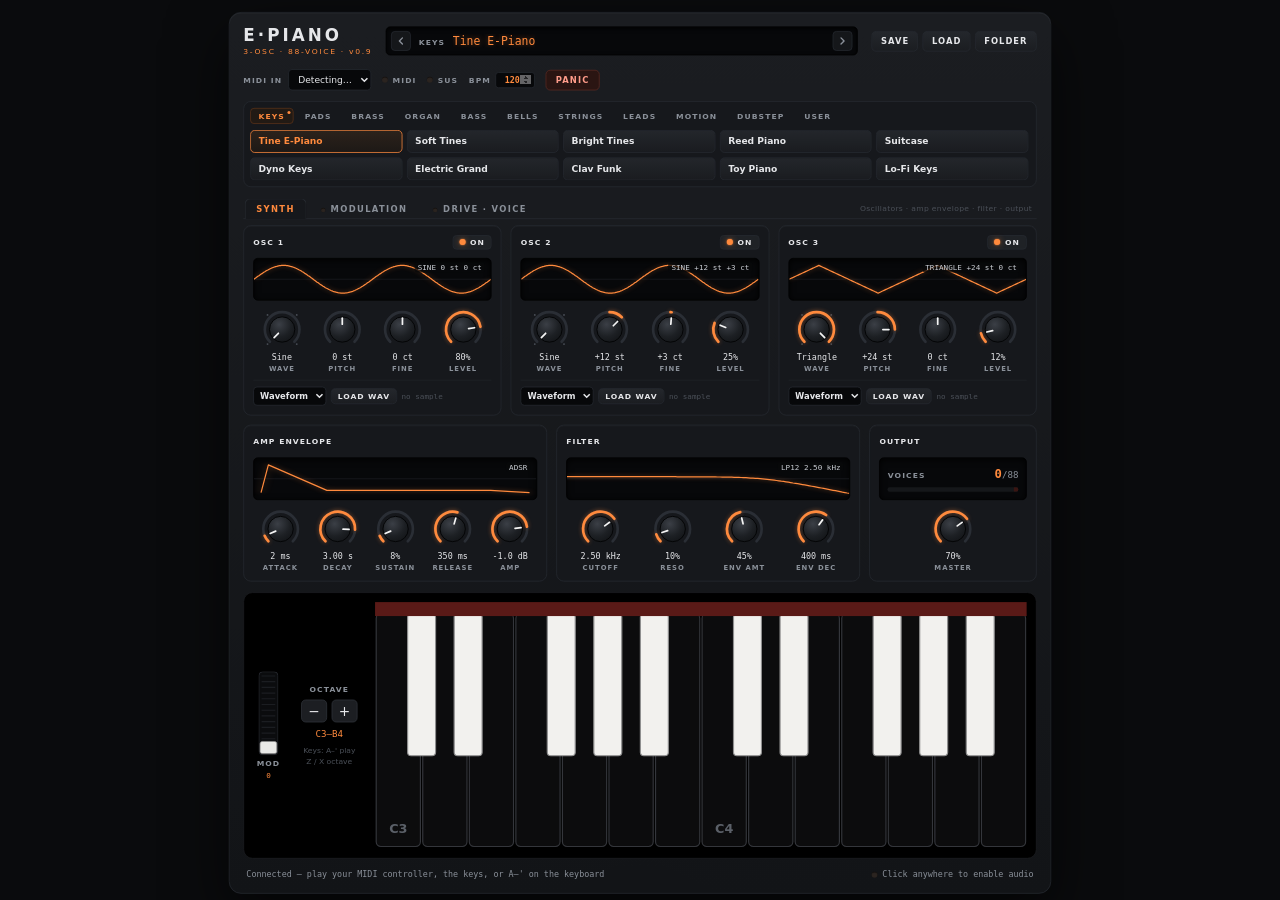
==== commit f94a3e5a: "v1.0" ====
--- a/docs/index.html
+++ b/docs/index.html
@@ -1,15 +1,14 @@
 <!doctype html>
 <!--
-  E-Piano v0.9 (web build)
-  A single self-contained file: UI, DSP, 80 factory presets. Mirrors the VST3 build in vst/.
-  Open it in Chrome or Edge. Works straight from disk; start.bat serves it over
-  http://localhost for the lower-latency AudioWorklet path.
+  E-Piano v0.9.0 â€” web build. ONE self-contained file: UI, DSP and factory presets.
+  GENERATED by vst/webhost/build-web.ps1 from vst/ui + vst/webhost â€” edit those, not this file.
+  Open in Chrome or Edge (works straight from disk; start.bat serves it for the lower-latency AudioWorklet path).
 -->
 <html lang="en">
 <head>
   <meta charset="utf-8">
   <meta name="viewport" content="width=device-width, initial-scale=1">
-  <title>E-Piano v0.9</title>
+  <title>E-Piano v0.9.0</title>
   <style>
 :root {
   --bg: #0a0b0d;
@@ -135,6 +134,35 @@
 .panic:hover { background: #3a1a15; }
 .panic:active { transform: translateY(1px); }
 
+/* ----------------------------------------------------------- voice bank --- */
+.voice-bank {
+  display: grid;
+  grid-template-columns: repeat(8, 1fr);
+  gap: 8px;
+}
+.voice-btn {
+  position: relative;
+  display: flex;
+  flex-direction: column;
+  align-items: flex-start;
+  gap: 2px;
+  padding: 8px 10px 9px;
+  background: linear-gradient(180deg, #23262b, #1a1c20);
+  border: 1px solid var(--panel-edge);
+  border-radius: 7px;
+  cursor: pointer;
+  text-align: left;
+  box-shadow: 0 2px 0 #0b0c0e;
+  transition: border-color 120ms;
+}
+.voice-btn:hover { border-color: #3a3f47; }
+.voice-btn:active { transform: translateY(1px); box-shadow: 0 1px 0 #0b0c0e; }
+.voice-btn .led { position: absolute; top: 9px; right: 9px; }
+.voice-num { font-family: var(--mono); font-size: 10px; color: var(--muted); }
+.voice-name { font-size: 12px; font-weight: 600; line-height: 1.2; }
+.voice-btn.selected { border-color: var(--accent-dim); background: linear-gradient(180deg, #2a221d, #1c1916); }
+.voice-btn.dirty .voice-name::after { content: " *"; color: var(--accent); }
+
 /* --------------------------------------------------------------- panels --- */
 .osc-row { display: grid; grid-template-columns: repeat(3, 1fr); gap: 12px; }
 .mod-row { display: grid; grid-template-columns: 1fr 1fr 0.55fr; gap: 12px; }
@@ -271,6 +299,76 @@
 .monitor { flex: 1; min-width: 0; white-space: pre; overflow: hidden; text-overflow: ellipsis; }
 .audio-status { display: flex; align-items: center; gap: 6px; flex: none; }
 
+/* -------------------------------------------------------------- overlay --- */
+.overlay {
+  position: fixed; inset: 0; z-index: 10;
+  display: flex; align-items: center; justify-content: center;
+  background: rgba(5, 6, 8, 0.72);
+  backdrop-filter: blur(4px);
+}
+.overlay.hidden { display: none; }
+.overlay-card { display: flex; flex-direction: column; align-items: center; gap: 6px; text-align: center; padding: 16px; }
+#power-btn {
+  width: 96px; height: 96px; border-radius: 50%;
+  background: radial-gradient(circle at 40% 30%, #2e3238, #15171a);
+  border: 2px solid var(--accent-dim);
+  color: var(--accent);
+  display: flex; align-items: center; justify-content: center;
+  cursor: pointer;
+  box-shadow: 0 0 30px rgba(255, 138, 61, 0.15);
+  transition: box-shadow 150ms, border-color 150ms;
+}
+#power-btn:hover { border-color: var(--accent); box-shadow: 0 0 40px var(--accent-glow); }
+#power-btn:disabled { opacity: 0.5; cursor: wait; }
+.overlay-title { margin: 10px 0 0; font-weight: 700; letter-spacing: 0.2em; text-transform: uppercase; font-size: 13px; }
+.overlay-sub { margin: 0; color: var(--muted); font-size: 13px; max-width: 320px; }
+.overlay.hint #power-btn { animation: pulse 0.9s ease-in-out 2; }
+@keyframes pulse { 50% { box-shadow: 0 0 60px var(--accent-glow); border-color: var(--accent); } }
+
+/* ----------------------------------------------------------- responsive --- */
+@media (max-width: 900px) {
+  .voice-bank { grid-template-columns: repeat(4, 1fr); }
+  .osc-row, .mod-row { grid-template-columns: minmax(0, 1fr); }
+}
+@media (max-width: 560px) {
+  body { padding: 12px 8px; }
+  .synth { padding: 12px; }
+  .voice-bank { grid-template-columns: repeat(2, minmax(0, 1fr)); }
+  .patch-display { min-width: 0; flex-basis: 100%; }
+  .knob { width: 56px; }
+  .keybed { flex-direction: column; }
+  .octave-ctl { flex-direction: row; width: auto; }
+  .kbd-hint { display: none; }
+}
+
+/* ===================================================== plugin overrides ===
+   The panel is laid out at a fixed design width and scaled (app.js fit())
+   to whatever size the plugin window is. */
+body.plugin {
+  display: block;
+  padding: 0;
+  height: 100vh;
+  overflow: hidden;
+  background: var(--bg);
+}
+body.plugin .synth {
+  position: absolute;
+  top: 12px;
+  left: 50%;
+  width: 1080px;
+  max-width: none;
+  transform-origin: top center;
+  transform: translateX(-50%);
+}
+/* never switch to the narrow layouts inside the plugin */
+body.plugin .voice-bank { grid-template-columns: repeat(8, minmax(0, 1fr)); }
+body.plugin .osc-row { grid-template-columns: repeat(3, minmax(0, 1fr)); }
+body.plugin .mod-row { grid-template-columns: minmax(0, 1fr) minmax(0, 1fr) minmax(0, 0.55fr); }
+body.plugin .keybed { flex-direction: row; }
+body.plugin .octave-ctl { flex-direction: column; width: 92px; }
+body.plugin .kbd-hint { display: block; }
+body.plugin .knob { width: 64px; }
+
 /* ======================================================== preset browser === */
 .patch-display { align-items: center; gap: 6px; padding: 5px 6px; }
 .pd-text { flex: 1; min-width: 0; display: flex; align-items: baseline; gap: 10px; padding: 0 4px; }
@@ -391,24 +489,154 @@
 #modal-input:focus { border-color: var(--accent-dim); }
 .modal-actions { display: flex; justify-content: flex-end; gap: 8px; }
 
-/* ----------------------------------------------------------- responsive --- */
-@media (max-width: 900px) {
-  .osc-row, .mod-row { grid-template-columns: minmax(0, 1fr); }
-  .preset-grid { grid-template-columns: repeat(3, minmax(0, 1fr)); height: 102px; }
-}
-@media (max-width: 560px) {
-  body { padding: 12px 8px; }
-  .synth { padding: 12px; }
-  .patch-display { min-width: 0; flex-basis: 100%; }
-  .preset-grid { grid-template-columns: repeat(2, minmax(0, 1fr)); }
-  .knob { width: 56px; }
-  .keybed { flex-direction: column; }
-  .octave-ctl { flex-direction: row; width: auto; }
-  .kbd-hint { display: none; }
-}
-  </style>
+/* ============================================================ page tabs === */
+.page-tabs {
+  display: flex; align-items: center; gap: 4px;
+  border-bottom: 1px solid var(--panel-edge);
+  padding: 0 2px;
+  margin-bottom: -6px;
+}
+.page-tab {
+  display: flex; align-items: center; gap: 7px;
+  background: transparent;
+  border: 1px solid transparent; border-bottom: none;
+  border-radius: 7px 7px 0 0;
+  padding: 7px 14px 6px;
+  font-size: 11px; font-weight: 700; letter-spacing: 0.16em;
+  color: var(--muted);
+  cursor: pointer;
+  position: relative; top: 1px;
+}
+.page-tab:hover { color: var(--text); }
+.page-tab.active { color: var(--accent); background: var(--panel); border-color: var(--panel-edge); }
+.page-tab .led { width: 6px; height: 6px; }
+.page-hint { margin-left: auto; font-size: 10px; color: var(--faint); letter-spacing: 0.04em; padding-right: 4px; }
+
+.pages { display: grid; }
+.page { grid-area: 1 / 1; display: flex; flex-direction: column; gap: 12px; min-width: 0; }
+.page:not(.active) { visibility: hidden; pointer-events: none; }
+
+/* ======================================================= modulation page === */
+.modpage-row { display: grid; grid-template-columns: minmax(0, 0.9fr) minmax(0, 0.9fr) minmax(0, 1.8fr); gap: 12px; flex: 1; }
+.fxpage-row  { display: grid; grid-template-columns: minmax(0, 1.25fr) minmax(0, 1fr); gap: 12px; flex: 1; }
+.panel.off .switch-row { opacity: 0.55; }
+.lfo-panel .screen, .drive-panel .screen, .voice-panel .screen { height: 70px; }
+.scr-head { stroke: #f4f4f4; stroke-width: 1.2; vector-effect: non-scaling-stroke; opacity: 0.75; }
+
+.rate-slot { display: flex; }
+.switch-row { display: flex; align-items: center; justify-content: space-between; gap: 6px; flex-wrap: wrap; }
+.labeled-row { display: grid; grid-template-columns: 52px auto 1fr; align-items: center; gap: 8px; }
+.labeled-row .seg { justify-self: start; }
+
+/* segmented choice */
+.seg {
+  display: inline-flex;
+  background: #101215;
+  border: 1px solid var(--panel-edge);
+  border-radius: 6px;
+  padding: 2px;
+  gap: 2px;
+}
+.seg button {
+  background: transparent; border: none; border-radius: 4px;
+  padding: 4px 8px;
+  font-size: 10px; font-weight: 700; letter-spacing: 0.1em; text-transform: uppercase;
+  color: var(--muted);
+  cursor: pointer;
+}
+.seg button:hover { color: var(--text); }
+.seg button.on { background: #2b211a; color: var(--accent); box-shadow: inset 0 0 0 1px var(--accent-dim); }
+.seg button:focus-visible { outline: 1px solid var(--accent); }
+
+/* dropdown */
+.param-select {
+  min-width: 0; width: 100%;
+  background: var(--screen); color: var(--text);
+  border: 1px solid var(--panel-edge); border-radius: 5px;
+  padding: 4px 2px 4px 4px;
+  font: 600 11px var(--sans);
+  cursor: pointer;
+}
+.param-select:hover { border-color: #3a3f47; }
+.param-select:focus-visible { outline: 1px solid var(--accent); }
+
+/* ---- matrix --------------------------------------------------------------- */
+.matrix-panel { gap: 8px; }
+.mx-add { padding: 3px 10px; font-size: 10px; }
+.mx-add:disabled { opacity: 0.4; cursor: default; }
+.mx-head, .mx-row {
+  display: grid;
+  grid-template-columns: 26px minmax(0, 1fr) minmax(0, 0.95fr) minmax(0, 1.15fr) 100px 20px;
+  align-items: center;
+  gap: 6px;
+}
+.mx-head span { font-size: 9px; font-weight: 700; letter-spacing: 0.14em; color: var(--faint); }
+.mx-rows { display: flex; flex-direction: column; gap: 5px; }
+.mx-row { background: #121417; border: 1px solid #1f2227; border-radius: 7px; padding: 3px 5px; }
+.mx-row.off .param-select, .mx-row.off .mx-amt { opacity: 0.4; }
+.mx-on { padding: 4px 6px; justify-content: center; }
+.mx-on span:last-child { display: none; }
+.mx-amt { display: flex; align-items: center; gap: 4px; }
+.mx-amt-text { font-family: var(--mono); font-size: 11px; color: var(--text); white-space: nowrap; }
+.mx-del {
+  width: 20px; height: 20px; padding: 0;
+  background: transparent; border: none; border-radius: 4px;
+  color: var(--muted); font-size: 15px; line-height: 1; cursor: pointer;
+}
+.mx-del:hover { background: #3a1a15; color: #ff9c8a; }
+.mx-empty { font-size: 12px; color: var(--muted); line-height: 1.6; padding: 6px 4px; }
+.mx-empty i { color: var(--text); font-style: normal; font-family: var(--mono); font-size: 11px; }
+
+.knob.knob-sm { width: 34px; gap: 0; }
+.knob.knob-sm .knob-svg { width: 32px; height: 32px; }
+.knob.knob-sm .knob-label, .knob.knob-sm .knob-value { display: none; }
+.knob.knob-sm .k-track, .knob.knob-sm .k-value { stroke-width: 5; }
+
+/* ======================================================== keybed wheel === */
+.wheel-ctl { display: flex; flex-direction: column; align-items: center; justify-content: center; gap: 5px; width: 40px; flex: none; }
+.wheel-svg { width: 26px; height: 110px; cursor: ns-resize; touch-action: none; outline: none; }
+.wheel-svg:focus-visible .wh-slot { stroke: var(--accent); }
+.wh-slot { fill: #0b0c0e; stroke: #2c2f35; }
+.wh-ridges line { stroke: #1b1d21; stroke-width: 1.5; }
+.wh-fill { fill: var(--accent-dim); opacity: 0.55; }
+.wh-thumb { fill: #e9e9e6; stroke: #8f8f8f; }
+.wheel-ctl:hover .wh-thumb { fill: #fff; }
+.wheel-value { font-family: var(--mono); font-size: 10px; color: var(--accent); }
+
+/* ============================================================ header ===== */
+.bpm-ctl input {
+  width: 52px;
+  background: var(--screen); color: var(--accent);
+  border: 1px solid var(--panel-edge); border-radius: 4px;
+  padding: 3px 4px;
+  font: 600 11px var(--mono);
+  text-align: right;
+}
+.bpm-ctl input[readonly] { color: var(--muted); border-color: transparent; background: transparent; cursor: default; }
+.bpm-ctl input::-webkit-inner-spin-button { opacity: 0.4; }
+.web-only { display: none !important; }
+body.web .web-only { display: flex !important; }
+
+/* ============================================================== samples === */
+.smp-row {
+  display: grid;
+  grid-template-columns: 96px auto minmax(0, 1fr) 20px;
+  align-items: center;
+  gap: 6px;
+  border-top: 1px solid #1f2227;
+  padding-top: 8px;
+}
+.smp-load { padding: 4px 8px; font-size: 10px; }
+.smp-name { font-family: var(--mono); font-size: 10px; color: var(--faint); white-space: nowrap; overflow: hidden; text-overflow: ellipsis; }
+.smp-name.loaded { color: var(--text); }
+.smp-clear { visibility: hidden; }
+.screen.sample .scr-line { stroke-width: 1.1; }
+.panel.drop { border-color: var(--accent); box-shadow: inset 0 0 0 1px var(--accent-dim), 0 0 18px var(--accent-glow); }
+.panel.off .smp-row { opacity: 0.38; }
+
+</style>
 </head>
-<body>
+<body class="plugin">
   <!-- shared SVG defs (knob face gradient) -->
   <svg width="0" height="0" style="position:absolute" aria-hidden="true" focusable="false">
     <defs>
@@ -441,15 +669,18 @@
       <div class="preset-actions">
         <button id="preset-save" type="button" class="pd-btn">SAVE</button>
         <button id="preset-load" type="button" class="pd-btn">LOAD</button>
-        <button id="preset-folder" type="button" class="pd-btn">FOLDER</button>
+        <button id="preset-folder" type="button" class="pd-btn" title="Open the preset folder">FOLDER</button>
       </div>
       <div class="top-controls">
-        <label class="midi-pick">
-          <span class="led" id="midi-led" title="MIDI activity"></span>
+        <label class="midi-pick web-only">
           <span class="ctl-label">MIDI IN</span>
           <select id="midi-select"><option>Detecting…</option></select>
         </label>
+        <span class="indicator"><span class="led" id="midi-led" title="Note activity"></span>MIDI</span>
         <span class="indicator"><span class="led" id="sustain-led"></span>SUS</span>
+        <label class="indicator bpm-ctl" title="Tempo for synced LFOs (from the host in the plugin)">
+          BPM <input id="bpm-input" type="number" min="20" max="300" step="0.1" value="120" readonly>
+        </label>
         <button id="panic-btn" type="button" class="panic">PANIC</button>
       </div>
     </header>
@@ -458,10 +689,28 @@
       <div class="cat-tabs" id="cat-tabs" role="tablist"></div>
       <div class="preset-grid" id="preset-grid"></div>
     </section>
-    <section class="osc-row" id="osc-row"></section>
-    <section class="mod-row" id="mod-row"></section>
+
+    <nav class="page-tabs" role="tablist" aria-label="Sections">
+      <button type="button" class="page-tab" data-page="synth" role="tab">SYNTH</button>
+      <button type="button" class="page-tab" data-page="mod" role="tab"><span class="led" id="mod-led"></span>MODULATION</button>
+      <button type="button" class="page-tab" data-page="fx" role="tab"><span class="led" id="fx-led"></span>DRIVE · VOICE</button>
+      <span class="page-hint" id="page-hint"></span>
+    </nav>
+    <div class="pages">
+      <div class="page" data-page="synth">
+        <section class="osc-row" id="osc-row"></section>
+        <section class="mod-row" id="mod-row"></section>
+      </div>
+      <div class="page" data-page="mod">
+        <section class="modpage-row" id="modpage-row"></section>
+      </div>
+      <div class="page" data-page="fx">
+        <section class="fxpage-row" id="fxpage-row"></section>
+      </div>
+    </div>
 
     <section class="keybed">
+      <div id="wheel-slot"></div>
       <div class="octave-ctl">
         <span class="ctl-label">OCTAVE</span>
         <div class="oct-buttons">
@@ -475,8 +724,8 @@
     </section>
 
     <footer class="statusbar">
-      <span id="midi-monitor" class="monitor">MIDI: starting…</span>
-      <span class="audio-status"><span class="led" id="audio-led"></span><span id="audio-info">Audio off</span></span>
+      <span id="midi-monitor" class="monitor">Connecting to plugin…</span>
+      <span class="audio-status"><span class="led" id="audio-led"></span><span id="audio-info">—</span></span>
     </footer>
   </main>
 
@@ -494,21 +743,66 @@
 
   <script>
 // ============================================================================
-//  Parameter definitions (plugin copy). Must match vst/Source/Params.h.
-//  Differs from web/js/params.js: adds ampLevel, pitch range is +/-36 st.
+//  Parameter definitions. Must match vst/Source/Params.h exactly (IDs, ranges,
+//  defaults, choice lists, order). The web build (web/index.html) is generated
+//  from this file. New parameters are only appended, with neutral defaults.
 // ============================================================================
 'use strict';
 
 const WAVE_NAMES = ['Sine', 'Saw', 'Square', 'Triangle'];
+const LFO_WAVES = ['Sine', 'Triangle', 'Square', 'Saw Up', 'Saw Down', 'S&H'];
+const LFO_DIVS = ['1/1', '1/2D', '1/2', '1/2T', '1/4D', '1/4', '1/4T', '1/8D', '1/8', '1/8T',
+                  '1/16D', '1/16', '1/16T', '1/32', '1/32T'];
+const LFO_MODES = ['Global', 'Voice'];
+const LFO_TRIGS = ['Free', 'Note'];
+const MOD_SOURCES = ['None', 'LFO 1', 'LFO 2', 'Amp Env', 'Filter Env', 'Velocity', 'Mod Wheel'];
+const MOD_DESTS = ['None', 'Cutoff', 'Resonance', 'Pitch (All)', 'Osc 1 Pitch', 'Osc 2 Pitch', 'Osc 3 Pitch',
+                   'Osc 1 Level', 'Osc 2 Level', 'Osc 3 Level', 'Amplitude', 'Pan'];
+const DRIVE_TYPES = ['Soft', 'Hard', 'Fold', 'Crush'];
+const VOICE_MODES = ['Poly', 'Mono', 'Legato'];
+const GLIDE_MODES = ['Always', 'Legato'];
+const SAMPLE_MODES = ['Off', 'One-shot', 'Loop', 'Cycle'];
 const NUM_VOICES = 88;
+const NUM_MOD_SLOTS = 8;
+
+const choiceParam = (id, name, group, choices, def) =>
+  ({ id, name, group, type: 'choice', min: 0, max: choices.length - 1, step: 1, def, choices });
+const boolParam = (id, name, group, def) =>
+  ({ id, name, group, type: 'bool', min: 0, max: 1, step: 1, def });
 
 function oscParams(n) {
   return [
-    { id: `osc${n}On`,    name: 'On',    group: `osc${n}`, type: 'bool',   min: 0,   max: 1,   step: 1, def: n === 1 ? 1 : 0 },
-    { id: `osc${n}Wave`,  name: 'Wave',  group: `osc${n}`, type: 'choice', min: 0,   max: 3,   step: 1, def: 0, choices: WAVE_NAMES },
+    boolParam(`osc${n}On`, 'On', `osc${n}`, n === 1 ? 1 : 0),
+    choiceParam(`osc${n}Wave`, 'Wave', `osc${n}`, WAVE_NAMES, 0),
     { id: `osc${n}Pitch`, name: 'Pitch', group: `osc${n}`, min: -36,  max: 36,  step: 1, def: 0, unit: 'st', bipolar: true },
     { id: `osc${n}Fine`,  name: 'Fine',  group: `osc${n}`, min: -100, max: 100, step: 1, def: 0, unit: 'ct', bipolar: true },
     { id: `osc${n}Level`, name: 'Level', group: `osc${n}`, min: 0,    max: 1,   def: 0.7, unit: '%' },
+  ];
+}
+
+function lfoParams(n) {
+  const g = `lfo${n}`;
+  return [
+    boolParam(`${g}On`, 'On', g, 0),
+    choiceParam(`${g}Wave`, 'Wave', g, LFO_WAVES, 0),
+    { id: `${g}Rate`, name: 'Rate', group: g, min: 0.02, max: 40, def: 2, unit: 'lfohz', skew: 'log' },
+    boolParam(`${g}Sync`, 'Sync', g, 0),
+    choiceParam(`${g}Div`, 'Rate', g, LFO_DIVS, 8),
+    choiceParam(`${g}Mode`, 'Mode', g, LFO_MODES, 0),
+    choiceParam(`${g}Trig`, 'Trigger', g, LFO_TRIGS, 0),
+    { id: `${g}Phase`, name: 'Phase', group: g, min: 0, max: 360, def: 0, unit: 'deg' },
+    { id: `${g}Amount`, name: 'Amount', group: g, min: 0, max: 1, def: 1, unit: '%' },
+  ];
+}
+
+function modSlotParams(n) {
+  const g = 'matrix';
+  return [
+    boolParam(`mod${n}On`, 'On', g, 1),
+    choiceParam(`mod${n}Src`, 'Source', g, MOD_SOURCES, 0),
+    choiceParam(`mod${n}Via`, 'Via', g, MOD_SOURCES, 0),
+    choiceParam(`mod${n}Dst`, 'Destination', g, MOD_DESTS, 0),
+    { id: `mod${n}Amt`, name: 'Amount', group: g, min: -1, max: 1, def: 0, unit: 'bip', bipolar: true },
   ];
 }
 
@@ -526,6 +820,23 @@
   { id: 'fltEnvAmt',  name: 'Env Amt', group: 'filter', min: 0,     max: 1,     def: 0.2,   unit: '%' },
   { id: 'fltDecay',   name: 'Env Dec', group: 'filter', min: 0.005, max: 5,     def: 0.4,   unit: 's', skew: 'log' },
   { id: 'master',     name: 'Master',  group: 'output', min: 0,     max: 1,     def: 0.7,   unit: '%', noPreset: true },
+  ...lfoParams(1),
+  ...lfoParams(2),
+  ...Array.from({ length: NUM_MOD_SLOTS }, (_, i) => modSlotParams(i + 1)).flat(),
+  boolParam('drvOn', 'On', 'drive', 0),
+  choiceParam('drvType', 'Type', 'drive', DRIVE_TYPES, 0),
+  { id: 'drvDrive', name: 'Drive',  group: 'drive', min: 0,   max: 1, def: 0.3, unit: '%' },
+  { id: 'drvTone',  name: 'Tone',   group: 'drive', min: 0,   max: 1, def: 1,   unit: '%' },
+  { id: 'drvMix',   name: 'Mix',    group: 'drive', min: 0,   max: 1, def: 1,   unit: '%' },
+  { id: 'drvOut',   name: 'Output', group: 'drive', min: -24, max: 6, def: 0,   unit: 'dB' },
+  choiceParam('voiceMode', 'Mode', 'voice', VOICE_MODES, 0),
+  boolParam('glideOn', 'Glide', 'voice', 0),
+  { id: 'glideTime', name: 'Time', group: 'voice', min: 0.001, max: 5, def: 0.1, unit: 's', skew: 'log' },
+  choiceParam('glideMode', 'Glide Mode', 'voice', GLIDE_MODES, 0),
+  // play a loaded sample instead of the waveform (per oscillator)
+  choiceParam('osc1Smp', 'Sample', 'osc1', SAMPLE_MODES, 0),
+  choiceParam('osc2Smp', 'Sample', 'osc2', SAMPLE_MODES, 0),
+  choiceParam('osc3Smp', 'Sample', 'osc3', SAMPLE_MODES, 0),
 ];
 
 const PARAM_BY_ID = Object.fromEntries(PARAM_DEFS.map(d => [d.id, d]));
@@ -550,25 +861,29 @@
 }
 
 function formatParam(d, v) {
-  if (d.type === 'choice') return d.choices[v | 0];
+  if (d.type === 'choice') return d.choices[clamp(Math.round(v), 0, d.choices.length - 1)];
   if (d.type === 'bool') return v >= 0.5 ? 'On' : 'Off';
   switch (d.unit) {
-    case 's':  return v < 1 ? `${Math.round(v * 1000)} ms` : `${v.toFixed(2)} s`;
-    case 'Hz': return v >= 1000 ? `${(v / 1000).toFixed(v >= 10000 ? 1 : 2)} kHz` : `${Math.round(v)} Hz`;
-    case 'st': return `${v > 0 ? '+' : ''}${v} st`;
-    case 'ct': return `${v > 0 ? '+' : ''}${v} ct`;
-    case '%':  return `${Math.round(v * 100)}%`;
-    case 'dB': return `${v > 0.05 ? '+' : ''}${v.toFixed(1)} dB`;
-    default:   return String(v);
-  }
-}
-  </script>
+    case 's':     return v < 1 ? `${Math.round(v * 1000)} ms` : `${v.toFixed(2)} s`;
+    case 'Hz':    return v >= 1000 ? `${(v / 1000).toFixed(v >= 10000 ? 1 : 2)} kHz` : `${Math.round(v)} Hz`;
+    case 'lfohz': return `${v.toFixed(v < 1 ? 3 : v < 10 ? 2 : 1)} Hz`;
+    case 'st':    return `${v > 0 ? '+' : ''}${v} st`;
+    case 'ct':    return `${v > 0 ? '+' : ''}${v} ct`;
+    case '%':     return `${Math.round(v * 100)}%`;
+    case 'bip':   return `${v > 0.004 ? '+' : ''}${Math.round(v * 100)}%`;
+    case 'dB':    return `${v > 0.05 ? '+' : ''}${v.toFixed(1)} dB`;
+    case 'deg':   return `${Math.round(v)}°`;
+    default:      return String(v);
+  }
+}
+
+</script>
   <script>
-// 80 factory presets (same data as vst/presets/factory_presets.json)
+// 90 factory presets (vst/presets/factory_presets.json)
 const FACTORY_JSON = {
   "format": "E-Piano Factory Presets",
   "version": 1,
-  "note": "preset = [name, osc1, osc2, osc3, [attack,decay,sustain,release], [cutoff,reso,envAmt,envDecay], ampLevel dB]; osc = [on, wave(0 sine,1 saw,2 square,3 tri), pitch st, fine ct, level]",
+  "note": "preset = [name, osc1, osc2, osc3, [attack,decay,sustain,release], [cutoff,reso,envAmt,envDecay], ampLevel dB, {extra params by id}?]; osc = [on, wave(0 sine,1 saw,2 square,3 tri), pitch st, fine ct, level]",
   "categories": [
     { "name": "Keys", "presets": [
       ["Tine E-Piano",[1,0,0,0,0.8],[1,0,12,3,0.25],[1,3,24,0,0.12],[0.002,3,0.08,0.35],[2500,0.1,0.45,0.4],-1],
@@ -665,76 +980,125 @@
       ["Acid Lead",[1,1,0,0,0.8],[0,0,0,0,0.5],[0,0,0,0,0.5],[0.002,0.3,0.6,0.15],[600,0.85,0.8,0.25],0.5],
       ["Fifth Lead",[1,1,0,0,0.6],[1,1,7,3,0.5],[1,2,-12,0,0.25],[0.004,0.4,0.8,0.2],[2200,0.3,0.4,0.3],0],
       ["Chip Arp",[1,2,0,0,0.6],[1,2,24,0,0.15],[0,0,0,0,0.5],[0.001,0.15,0.4,0.05],[15000,0,0,0.2],2.5]
+    ] },
+    { "name": "Motion", "presets": [
+      ["Classic Wobble Bass",[1,1,-12,0,0.7],[1,2,-12,5,0.5],[1,0,-24,0,0.6],[0.003,0.5,0.9,0.12],[250,0.55,0.2,0.2],0,{"voiceMode":1,"glideOn":1,"glideTime":0.05,"glideMode":1,"lfo1On":1,"lfo1Wave":0,"lfo1Sync":1,"lfo1Div":8,"lfo1Trig":1,"mod1Src":1,"mod1Dst":1,"mod1Amt":0.45,"mod2Src":1,"mod2Via":6,"mod2Dst":1,"mod2Amt":0.35,"drvOn":1,"drvType":0,"drvDrive":0.3,"drvTone":0.7,"drvMix":1,"drvOut":-3}],
+      ["Deep Dubstep Bass",[1,1,-12,-8,0.6],[1,1,-12,8,0.6],[1,0,-24,0,0.7],[0.002,0.6,0.95,0.15],[180,0.65,0.15,0.2],5,{"voiceMode":2,"glideOn":1,"glideTime":0.06,"glideMode":1,"lfo1On":1,"lfo1Wave":1,"lfo1Sync":1,"lfo1Div":9,"lfo1Trig":1,"mod1Src":1,"mod1Dst":1,"mod1Amt":0.55,"mod2Src":1,"mod2Dst":2,"mod2Amt":0.2,"mod3Src":1,"mod3Via":6,"mod3Dst":1,"mod3Amt":0.3,"drvOn":1,"drvType":2,"drvDrive":0.35,"drvTone":0.55,"drvMix":0.7,"drvOut":-4}],
+      ["Reese Bass",[1,1,-12,-14,0.6],[1,1,-12,14,0.6],[1,0,-24,0,0.5],[0.005,0.5,0.9,0.2],[600,0.25,0.1,0.3],0,{"voiceMode":2,"glideOn":1,"glideTime":0.08,"glideMode":1,"lfo1On":1,"lfo1Wave":1,"lfo1Rate":0.25,"lfo1Mode":1,"lfo2On":1,"lfo2Wave":0,"lfo2Rate":0.12,"mod1Src":1,"mod1Dst":5,"mod1Amt":0.012,"mod2Src":2,"mod2Dst":1,"mod2Amt":0.2,"drvOn":1,"drvType":0,"drvDrive":0.25,"drvTone":0.8,"drvMix":1,"drvOut":-2}],
+      ["Rhythmic Bass",[1,2,-12,0,0.6],[1,1,-12,3,0.4],[1,0,-24,0,0.5],[0.002,0.4,0.85,0.1],[350,0.45,0.2,0.15],0,{"voiceMode":1,"lfo1On":1,"lfo1Wave":4,"lfo1Sync":1,"lfo1Div":11,"lfo2On":1,"lfo2Wave":2,"lfo2Sync":1,"lfo2Div":8,"mod1Src":1,"mod1Dst":1,"mod1Amt":0.5,"mod2Src":2,"mod2Dst":10,"mod2Amt":-0.35,"drvOn":1,"drvType":1,"drvDrive":0.25,"drvTone":0.6,"drvMix":0.6,"drvOut":-2}],
+      ["Vibrato Lead",[1,1,0,0,0.6],[1,2,0,6,0.35],[1,3,-12,0,0.3],[0.01,0.4,0.85,0.25],[2600,0.3,0.3,0.3],4,{"voiceMode":2,"glideOn":1,"glideTime":0.07,"glideMode":1,"lfo1On":1,"lfo1Wave":0,"lfo1Rate":5.5,"lfo1Mode":1,"lfo1Trig":1,"mod1Src":1,"mod1Dst":3,"mod1Amt":0.012,"mod2Src":1,"mod2Via":6,"mod2Dst":3,"mod2Amt":0.03,"mod3Src":6,"mod3Dst":1,"mod3Amt":0.15}],
+      ["Tremolo Pad",[1,1,0,-7,0.55],[1,1,0,7,0.55],[1,3,-12,0,0.4],[0.8,1.5,0.85,2],[1500,0.15,0.1,1.5],-2,{"lfo1On":1,"lfo1Wave":0,"lfo1Rate":4.5,"lfo2On":1,"lfo2Wave":0,"lfo2Rate":0.15,"lfo2Mode":1,"mod1Src":1,"mod1Dst":10,"mod1Amt":0.6,"mod2Src":2,"mod2Dst":11,"mod2Amt":0.5,"mod3Src":1,"mod3Via":6,"mod3Dst":10,"mod3Amt":0.3}],
+      ["Modulated Synth Pad",[1,1,0,-10,0.5],[1,2,0,10,0.4],[1,1,12,0,0.2],[0.6,2,0.8,2.5],[900,0.35,0.1,2],-1,{"lfo1On":1,"lfo1Wave":1,"lfo1Rate":0.18,"lfo1Mode":1,"lfo2On":1,"lfo2Wave":0,"lfo2Rate":0.35,"lfo2Mode":1,"mod1Src":1,"mod1Dst":1,"mod1Amt":0.25,"mod2Src":2,"mod2Dst":5,"mod2Amt":0.008,"mod3Src":2,"mod3Dst":11,"mod3Amt":0.7,"mod4Src":6,"mod4Dst":1,"mod4Amt":0.3,"mod5Src":5,"mod5Dst":1,"mod5Amt":0.15,"drvOn":1,"drvType":0,"drvDrive":0.15,"drvTone":0.6,"drvMix":0.5}],
+      ["Distorted Bass",[1,2,-12,0,0.6],[1,1,-12,7,0.5],[0,0,0,0,0.5],[0.002,0.5,0.8,0.12],[500,0.4,0.55,0.25],2,{"voiceMode":1,"drvOn":1,"drvType":1,"drvDrive":0.65,"drvTone":0.45,"drvMix":1,"drvOut":-6,"mod1Src":5,"mod1Dst":1,"mod1Amt":0.3,"mod2Src":6,"mod2Dst":1,"mod2Amt":0.4}],
+      ["S&H Bleeps",[1,2,12,0,0.5],[1,3,24,0,0.25],[0,0,0,0,0.5],[0.002,0.25,0.4,0.3],[1200,0.7,0.2,0.15],2,{"lfo1On":1,"lfo1Wave":5,"lfo1Sync":1,"lfo1Div":11,"lfo2On":1,"lfo2Wave":0,"lfo2Rate":0.1,"mod1Src":1,"mod1Dst":1,"mod1Amt":0.45,"mod2Src":2,"mod2Dst":2,"mod2Amt":0.15}],
+      ["Auto-Pan Crunch Keys",[1,0,0,0,0.8],[1,0,12,3,0.25],[1,3,24,0,0.12],[0.002,3,0.08,0.35],[2500,0.1,0.45,0.4],-2,{"drvOn":1,"drvType":0,"drvDrive":0.45,"drvTone":0.55,"drvMix":0.7,"drvOut":-3,"lfo1On":1,"lfo1Wave":0,"lfo1Rate":3.2,"mod1Src":1,"mod1Dst":11,"mod1Amt":0.6}]
+    ] },
+    { "name": "Dubstep", "presets": [
+      ["Wub Machine",[1,1,-12,0,0.7],[1,2,-12,7,0.5],[1,0,-24,0,0.6],[0.003,0.5,0.95,0.15],[220,0.6,0.1,0.2],0,{"voiceMode":2,"glideOn":1,"glideTime":0.05,"glideMode":1,"lfo1On":1,"lfo1Wave":0,"lfo1Sync":1,"lfo1Div":8,"lfo1Trig":1,"mod1Src":1,"mod1Dst":1,"mod1Amt":0.55,"mod2Src":1,"mod2Via":6,"mod2Dst":1,"mod2Amt":0.3,"drvOn":1,"drvType":0,"drvDrive":0.4,"drvTone":0.65,"drvMix":1,"drvOut":-3}],
+      ["Triplet Wobble",[1,1,-12,-9,0.6],[1,1,-12,9,0.6],[1,0,-24,0,0.6],[0.003,0.5,0.95,0.15],[250,0.55,0.1,0.2],0,{"voiceMode":2,"glideOn":1,"glideTime":0.05,"glideMode":1,"lfo1On":1,"lfo1Wave":1,"lfo1Sync":1,"lfo1Div":9,"lfo1Trig":1,"mod1Src":1,"mod1Dst":1,"mod1Amt":0.5,"mod2Src":1,"mod2Dst":2,"mod2Amt":0.15,"mod3Src":1,"mod3Via":6,"mod3Dst":1,"mod3Amt":0.25,"drvOn":1,"drvType":1,"drvDrive":0.3,"drvTone":0.6,"drvMix":0.8,"drvOut":-3}],
+      ["Half-Time Womp",[1,1,-12,0,0.7],[1,1,-12,12,0.4],[1,0,-24,0,0.7],[0.003,0.6,0.95,0.15],[180,0.7,0.1,0.2],6,{"voiceMode":2,"glideOn":1,"glideTime":0.06,"glideMode":1,"lfo1On":1,"lfo1Wave":4,"lfo1Sync":1,"lfo1Div":5,"lfo1Trig":1,"mod1Src":1,"mod1Dst":1,"mod1Amt":0.6,"mod2Src":1,"mod2Via":6,"mod2Dst":2,"mod2Amt":0.2,"drvOn":1,"drvType":2,"drvDrive":0.3,"drvTone":0.5,"drvMix":0.6,"drvOut":-4}],
+      ["Growl Yoi",[1,1,-12,0,0.6],[1,2,-12,-6,0.5],[1,0,-24,0,0.6],[0.003,0.5,0.95,0.15],[300,0.75,0.1,0.2],6,{"voiceMode":2,"glideOn":1,"glideTime":0.07,"glideMode":1,"lfo1On":1,"lfo1Wave":1,"lfo1Sync":1,"lfo1Div":11,"lfo1Trig":1,"lfo2On":1,"lfo2Wave":0,"lfo2Sync":1,"lfo2Div":5,"lfo2Trig":1,"mod1Src":1,"mod1Dst":1,"mod1Amt":0.35,"mod2Src":2,"mod2Dst":1,"mod2Amt":0.3,"mod3Src":2,"mod3Dst":5,"mod3Amt":0.04,"mod4Src":1,"mod4Via":6,"mod4Dst":2,"mod4Amt":0.2,"drvOn":1,"drvType":2,"drvDrive":0.45,"drvTone":0.55,"drvMix":0.7,"drvOut":-5}],
+      ["Stutter Wobble",[1,1,-12,0,0.7],[1,2,-12,5,0.5],[1,0,-24,0,0.6],[0.003,0.5,0.95,0.12],[260,0.6,0.1,0.2],0,{"voiceMode":2,"glideOn":1,"glideTime":0.04,"glideMode":1,"lfo1On":1,"lfo1Wave":2,"lfo1Sync":1,"lfo1Div":11,"lfo1Trig":1,"lfo1Amount":0.8,"lfo2On":1,"lfo2Wave":0,"lfo2Sync":1,"lfo2Div":8,"lfo2Trig":1,"mod1Src":1,"mod1Dst":10,"mod1Amt":-0.8,"mod2Src":2,"mod2Dst":1,"mod2Amt":0.5,"mod3Src":2,"mod3Via":6,"mod3Dst":2,"mod3Amt":0.25,"drvOn":1,"drvType":1,"drvDrive":0.35,"drvTone":0.6,"drvMix":0.8,"drvOut":-3}],
+      ["Mod Wheel Wobble",[1,1,-12,0,0.7],[1,1,-12,8,0.5],[1,0,-24,0,0.7],[0.003,0.5,0.95,0.15],[200,0.55,0.15,0.2],-1,{"voiceMode":2,"glideOn":1,"glideTime":0.05,"glideMode":1,"lfo1On":1,"lfo1Wave":0,"lfo1Sync":1,"lfo1Div":8,"lfo1Trig":1,"mod1Src":1,"mod1Via":6,"mod1Dst":1,"mod1Amt":0.7,"mod2Src":6,"mod2Dst":2,"mod2Amt":0.2,"mod3Src":6,"mod3Dst":1,"mod3Amt":0.15,"drvOn":1,"drvType":0,"drvDrive":0.35,"drvTone":0.65,"drvMix":1,"drvOut":-3}],
+      ["Laser Wob",[1,2,-12,0,0.6],[1,1,-12,0,0.5],[1,0,-24,0,0.6],[0.002,0.4,0.9,0.12],[400,0.6,0.15,0.15],0,{"voiceMode":2,"glideOn":1,"glideTime":0.04,"glideMode":1,"lfo1On":1,"lfo1Wave":3,"lfo1Sync":1,"lfo1Div":11,"lfo1Trig":1,"mod1Src":1,"mod1Dst":3,"mod1Amt":-0.12,"mod2Src":1,"mod2Dst":1,"mod2Amt":-0.4,"mod3Src":1,"mod3Via":6,"mod3Dst":3,"mod3Amt":-0.15,"drvOn":1,"drvType":3,"drvDrive":0.35,"drvTone":0.7,"drvMix":0.6,"drvOut":-2}],
+      ["Riddim Bass",[1,2,-12,0,0.7],[1,2,-12,-4,0.4],[1,0,-24,0,0.6],[0.002,0.4,0.95,0.12],[240,0.5,0.1,0.2],2,{"voiceMode":2,"glideOn":1,"glideTime":0.03,"glideMode":1,"lfo1On":1,"lfo1Wave":0,"lfo1Sync":1,"lfo1Div":7,"lfo1Trig":1,"mod1Src":1,"mod1Dst":1,"mod1Amt":0.45,"mod2Src":1,"mod2Via":6,"mod2Dst":1,"mod2Amt":0.3,"drvOn":1,"drvType":1,"drvDrive":0.5,"drvTone":0.45,"drvMix":1,"drvOut":-6}],
+      ["Talking Bass",[1,1,-12,0,0.6],[1,1,-5,0,0.35],[1,0,-24,0,0.6],[0.003,0.5,0.95,0.15],[350,0.65,0.1,0.2],0,{"voiceMode":2,"glideOn":1,"glideTime":0.08,"glideMode":1,"lfo1On":1,"lfo1Wave":1,"lfo1Sync":1,"lfo1Div":8,"lfo1Trig":1,"lfo2On":1,"lfo2Wave":5,"lfo2Sync":1,"lfo2Div":11,"lfo2Trig":1,"mod1Src":1,"mod1Dst":1,"mod1Amt":0.4,"mod2Src":2,"mod2Dst":2,"mod2Amt":0.3,"mod3Src":2,"mod3Dst":5,"mod3Amt":0.02,"mod4Src":2,"mod4Via":6,"mod4Dst":1,"mod4Amt":0.3,"drvOn":1,"drvType":0,"drvDrive":0.5,"drvTone":0.6,"drvMix":0.9,"drvOut":-4}],
+      ["Neuro Reese Wobble",[1,1,-12,-16,0.6],[1,1,-12,16,0.6],[1,0,-24,0,0.5],[0.004,0.5,0.95,0.2],[320,0.5,0.1,0.25],6,{"voiceMode":2,"glideOn":1,"glideTime":0.08,"glideMode":1,"lfo1On":1,"lfo1Wave":0,"lfo1Sync":1,"lfo1Div":6,"lfo1Trig":1,"lfo2On":1,"lfo2Wave":1,"lfo2Rate":0.3,"lfo2Mode":1,"mod1Src":1,"mod1Dst":1,"mod1Amt":0.5,"mod2Src":2,"mod2Dst":5,"mod2Amt":0.015,"mod3Src":1,"mod3Via":6,"mod3Dst":2,"mod3Amt":0.25,"drvOn":1,"drvType":2,"drvDrive":0.35,"drvTone":0.55,"drvMix":0.5,"drvOut":-3}]
     ] }
   ]
-}
-;
-  </script>
-  <script>
+};
+</script>
+<script>
 // ============================================================================
-//  E-Piano synth DSP engine (runs inside an AudioWorklet). Mirrors vst/Source/SynthEngine.h.
+//  E-Piano DSP engine — JavaScript twin of vst/Source/SynthEngine.h.
+//  Kept line-for-line equivalent (same control rate, same RNG, same maths) and
+//  checked against the C++ build by vst/tests/run-parity.ps1.
 //
-//  This whole function is stringified and loaded as the worklet module via a
-//  Blob URL (works from file:// with no server), so it must not reference
-//  anything defined outside of it.
-//
-//  The structure mirrors the planned C++ / JUCE port 1:1:
-//    Oscillator     -> PolyBLEP oscillator (sine / saw / square / triangle)
-//    Envelope       -> linear attack, exponential decay/release ADSR
-//    SVF            -> TPT state-variable low-pass (Cytomic / Simper)
-//    Voice          -> 3 oscillators + filter + amp env + filter env
-//    SynthProcessor -> 88-voice allocator, MIDI handling, render loop
-//                      (== juce::AudioProcessor::processBlock)
+//  This whole function is stringified and loaded as an AudioWorklet module
+//  (or run on the main thread as a ScriptProcessor fallback), so it must not
+//  reference anything outside itself.
 // ============================================================================
 function synthWorkletModule() {
   'use strict';
 
-  const NUM_VOICES = 88;
-  const VOICE_GAIN = 0.16;        // per-voice headroom
-  const PITCH_BEND_RANGE = 2;     // semitones
-  const SILENCE = 1e-4;           // -80 dB: envelope considered finished
-  const TWO_PI = Math.PI * 2;
-  const LN_1000 = Math.log(1000); // times are "time to fall 60 dB"
-
-  const OSC_KEYS = [1, 2, 3].map(n => ({
-    on: `osc${n}On`, wave: `osc${n}Wave`, pitch: `osc${n}Pitch`,
-    fine: `osc${n}Fine`, level: `osc${n}Level`,
-  }));
-
-  function expCoef(seconds, sr) {
-    return Math.exp(-LN_1000 / (Math.max(seconds, 0.0005) * sr));
-  }
-
-  // --- PolyBLEP residual for band-limited discontinuities -------------------
+  const NUM_VOICES = 88, NUM_OSC = 3, NUM_LFO = 2, NUM_MOD_SLOTS = 8, CHUNK = 32;
+  const VOICE_GAIN = 0.16, PITCH_BEND_RANGE = 2, SILENCE = 1e-4;
+  const PI = Math.PI, TWO_PI = 2 * Math.PI, SQRT2 = Math.SQRT2, LN2 = Math.LN2;
+  const LN_1000 = Math.log(1000);
+  const CUTOFF_MOD_OCT = 5, PITCH_MOD_SEMIS = 12;
+
+  // choice indices (match Params.h / params.js)
+  const SRC_NONE = 0, SRC_LFO1 = 1, SRC_LFO2 = 2, SRC_AMPENV = 3, SRC_FLTENV = 4, SRC_VEL = 5, SRC_WHEEL = 6, NUM_SRC = 7;
+  const DST_NONE = 0, DST_CUTOFF = 1, DST_RESO = 2, DST_PITCH_ALL = 3, DST_OSC1_PITCH = 4,
+        DST_OSC1_LEVEL = 7, DST_AMP = 10, DST_PAN = 11, NUM_DST = 12;
+  const LFO_SINE = 0, LFO_TRI = 1, LFO_SQUARE = 2, LFO_SAW_UP = 3, LFO_SAW_DOWN = 4, LFO_SH = 5;
+  const DRIVE_SOFT = 0, DRIVE_HARD = 1, DRIVE_FOLD = 2, DRIVE_CRUSH = 3;
+  const MODE_POLY = 0, MODE_LEGATO = 2;
+  const SMP_OFF = 0, SMP_LOOP = 2, SMP_CYCLE = 3;
+
+  // A user sample (mono Float32Array). Mirrors epiano::SampleBuffer.
+  function makeSampleBuffer(data, rate, root) {
+    return { data, length: data.length, rate, root, incScale: rate / (440 * Math.pow(2, (root - 69) / 12)) };
+  }
+  const sampleValid = (b) => !!b && b.length > 1;
+  // 4-point Hermite interpolation; wrap = loop/cycle, otherwise clamp at the ends
+  function hermiteAt(b, pos, wrap) {
+    const len = b.length, d = b.data;
+    const i = Math.trunc(pos), f = pos - i;
+    const at = (j) => {
+      if (wrap) { j %= len; if (j < 0) j += len; } else j = j < 0 ? 0 : (j >= len ? len - 1 : j);
+      return d[j];
+    };
+    const xm1 = at(i - 1), x0 = at(i), x1 = at(i + 1), x2 = at(i + 2);
+    const c = (x1 - xm1) * 0.5, v = x0 - x1, w = c + v, a = w + v + (x2 - x0) * 0.5, bn = w + a;
+    return ((a * f - bn) * f + c) * f + x0;
+  }
+  const LFO_DIV_BEATS = [4, 3, 2, 4 / 3, 1.5, 1, 2 / 3, 0.75, 0.5, 1 / 3, 0.375, 0.25, 1 / 6, 0.125, 1 / 12];
+
+  const clampv = (v, lo, hi) => (v < lo ? lo : v > hi ? hi : v);
+  const expCoef = (seconds, sr) => Math.exp(-LN_1000 / (Math.max(seconds, 0.0005) * sr));
+
+  // Deterministic RNG — same sequence as epiano::Rng (C++)
+  class Rng {
+    constructor() { this.s = 0x2545F491; }
+    seed(v) { this.s = v >>> 0; }
+    next() { this.s = (Math.imul(this.s, 1664525) + 1013904223) >>> 0; return this.s; }
+    uni() { return (this.next() >>> 8) * (1 / 16777216); }
+    bi() { return this.uni() * 2 - 1; }
+  }
+
   function polyBlep(t, dt) {
     if (t < dt) { t /= dt; return t + t - t * t - 1; }
     if (t > 1 - dt) { t = (t - 1) / dt; return t * t + t + t + 1; }
     return 0;
   }
 
-  // --- Oscillator -----------------------------------------------------------
   class Oscillator {
-    constructor() { this.phase = 0; }
-    reset(phase) { this.phase = phase; }
+    constructor() { this.phase = 0; this.pos = 0; }
+    reset(p) { this.phase = p; }
+    // Sample mode. dt is the oscillator's normalised frequency (freq / sr).
+    nextSample(b, mode, dt) {
+      if (mode === SMP_CYCLE) {
+        const y = hermiteAt(b, this.phase * b.length, true);
+        let p = this.phase + dt; if (p >= 1) p -= 1;
+        this.phase = p;
+        return y;
+      }
+      const loop = mode === SMP_LOOP;
+      if (!loop && this.pos >= b.length) return 0;
+      const y = hermiteAt(b, this.pos, loop);
+      this.pos += dt * b.incScale;
+      if (loop) while (this.pos >= b.length) this.pos -= b.length;
+      return y;
+    }
     next(wave, dt) {
       const t = this.phase;
       let y;
       switch (wave) {
-        case 1: // saw
-          y = 2 * t - 1 - polyBlep(t, dt);
-          break;
-        case 2: { // square
-          let t2 = t + 0.5; if (t2 >= 1) t2 -= 1;
-          y = (t < 0.5 ? 1 : -1) + polyBlep(t, dt) - polyBlep(t2, dt);
-          break;
-        }
-        case 3: { // triangle (phase-shifted so it starts at 0)
-          let t3 = t + 0.25; if (t3 >= 1) t3 -= 1;
-          y = 1 - 4 * Math.abs(t3 - 0.5);
-          break;
-        }
-        default: // sine
-          y = Math.sin(TWO_PI * t);
+        case 1: y = 2 * t - 1 - polyBlep(t, dt); break;
+        case 2: { let t2 = t + 0.5; if (t2 >= 1) t2 -= 1; y = (t < 0.5 ? 1 : -1) + polyBlep(t, dt) - polyBlep(t2, dt); break; }
+        case 3: { let t3 = t + 0.25; if (t3 >= 1) t3 -= 1; y = 1 - 4 * Math.abs(t3 - 0.5); break; }
+        default: y = Math.sin(TWO_PI * t);
       }
       let p = t + dt; if (p >= 1) p -= 1;
       this.phase = p;
@@ -742,13 +1106,13 @@
     }
   }
 
-  // --- ADSR -----------------------------------------------------------------
   // stage: 0 idle, 1 attack, 2 decay, 3 sustain, 4 release
   class Envelope {
     constructor() { this.stage = 0; this.level = 0; }
-    gateOn() { this.stage = 1; }               // attack from current level (no click on retrigger)
+    gateOn() { this.stage = 1; }
     gateOff() { if (this.stage !== 0) this.stage = 4; }
     kill() { this.stage = 0; this.level = 0; }
+    active() { return this.stage !== 0; }
     next(c) {
       switch (this.stage) {
         case 1:
@@ -757,13 +1121,10 @@
           break;
         case 2:
           this.level = c.sus + (this.level - c.sus) * c.decCoef;
-          if (Math.abs(this.level - c.sus) < SILENCE) {
-            this.level = c.sus;
-            this.stage = c.sus < SILENCE ? 0 : 3;
-          }
+          if (Math.abs(this.level - c.sus) < SILENCE) { this.level = c.sus; this.stage = c.sus < SILENCE ? 0 : 3; }
           break;
         case 3:
-          this.level += (c.sus - this.level) * 0.002; // smooth sustain-knob moves
+          this.level += (c.sus - this.level) * 0.002;
           if (c.sus < SILENCE && this.level < SILENCE) { this.level = 0; this.stage = 0; }
           break;
         case 4:
@@ -775,189 +1136,530 @@
     }
   }
 
-  // --- TPT state-variable filter (low-pass out) -----------------------------
   class SVF {
-    constructor() { this.ic1 = 0; this.ic2 = 0; this.a1 = 1; this.a2 = 0; this.a3 = 0; }
+    constructor() { this.ic1 = 0; this.ic2 = 0; }
     reset() { this.ic1 = 0; this.ic2 = 0; }
-    set(fc, reso, sr) {
-      fc = Math.min(Math.max(fc, 20), sr * 0.45);
-      const g = Math.tan(Math.PI * fc / sr);
-      const k = 2 - 1.9 * reso; // Q 0.5 .. 10
-      this.a1 = 1 / (1 + g * (g + k));
-      this.a2 = g * this.a1;
-      this.a3 = g * this.a2;
-    }
-    process(x) {
+    static gFor(fc, sr) { fc = Math.min(Math.max(fc, 20), sr * 0.45); return Math.tan(PI * fc / sr); }
+    static kFor(reso) { return 2 - 1.9 * reso; }
+    process(x, g, k) {
+      const a1 = 1 / (1 + g * (g + k));
+      const a2 = g * a1;
+      const a3 = g * a2;
       const v3 = x - this.ic2;
-      const v1 = this.a1 * this.ic1 + this.a2 * v3;
-      const v2 = this.ic2 + this.a2 * this.ic1 + this.a3 * v3;
+      const v1 = a1 * this.ic1 + a2 * v3;
+      const v2 = this.ic2 + a2 * this.ic1 + a3 * v3;
       this.ic1 = 2 * v1 - this.ic1;
       this.ic2 = 2 * v2 - this.ic2;
       return v2;
     }
   }
 
-  // --- Voice ----------------------------------------------------------------
+  class Lfo {
+    constructor() { this.phase = 0; this.held = 0; this.out = 0; this.primed = false; }
+    start(p, rng) { this.phase = p; this.held = rng.bi(); this.primed = false; }
+    retrigger(p, rng) { this.phase = p; this.held = rng.bi(); }
+    shape(wave, offset) {
+      let t = this.phase + offset;
+      t -= Math.floor(t);
+      switch (wave) {
+        case LFO_TRI: { let t3 = t + 0.25; if (t3 >= 1) t3 -= 1; return 1 - 4 * Math.abs(t3 - 0.5); }
+        case LFO_SQUARE: return t < 0.5 ? 1 : -1;
+        case LFO_SAW_UP: return 2 * t - 1;
+        case LFO_SAW_DOWN: return 1 - 2 * t;
+        case LFO_SH: return this.held;
+        default: return Math.sin(TWO_PI * t);
+      }
+    }
+    advance(inc, rng) {
+      this.phase += inc;
+      if (this.phase >= 1) { this.phase -= Math.floor(this.phase); this.held = rng.bi(); }
+    }
+    smooth(target, coef) {
+      if (!this.primed) { this.out = target; this.primed = true; }
+      else this.out += (target - this.out) * coef;
+      return this.out;
+    }
+  }
+
+  class DriveState {
+    constructor() { this.reset(); }
+    reset() { this.x1 = 0; this.F1 = 0; this.lp = 0; this.hold = 0; this.holdLeft = 0; }
+  }
+  function logCosh(x) { x = Math.abs(x); return x + Math.log1p(Math.exp(-2 * x)) - LN2; }
+  function hardClip(x) { return x < -1 ? -1 : (x > 1 ? 1 : x); }
+  function hardClipAnti(x) { const a = Math.abs(x); return a <= 1 ? 0.5 * x * x : a - 0.5; }
+  function fold(x) { let t = (x + 1) * 0.25; t -= Math.floor(t); return 1 - 4 * Math.abs(t - 0.5); }
+  function adaa(st, x, hard) {
+    const F = hard ? hardClipAnti(x) : logCosh(x);
+    const dx = x - st.x1;
+    const y = Math.abs(dx) < 1e-6 ? (hard ? hardClip(0.5 * (x + st.x1)) : Math.tanh(0.5 * (x + st.x1)))
+                                  : (F - st.F1) / dx;
+    st.x1 = x; st.F1 = F;
+    return y;
+  }
+
+  function makeCtl() { return { dt: [0, 0, 0], lvl: [0, 0, 0], g: 0, k: 2, amp: 0, panL: 1, panR: 1 }; }
+  function copyCtl(d, s) {
+    for (let i = 0; i < 3; i++) { d.dt[i] = s.dt[i]; d.lvl[i] = s.lvl[i]; }
+    d.g = s.g; d.k = s.k; d.amp = s.amp; d.panL = s.panL; d.panR = s.panR;
+  }
+
   class Voice {
     constructor() {
       this.osc = [new Oscillator(), new Oscillator(), new Oscillator()];
+      this.lfo = [new Lfo(), new Lfo()];
       this.env = new Envelope();
       this.filter = new SVF();
-      this.note = -1;
-      this.velocity = 0;
-      this.velGain = 0;
-      this.fEnv = 0;
-      this.age = 0;
-      this.held = false;      // key physically down
-      this.sustained = false; // key up but held by sustain pedal
-    }
-    isActive() { return this.env.stage !== 0; }
-    start(note, vel, age, oscCfg) {
-      if (!this.isActive()) {
-        // Fresh voice: sine/tri start at phase 0 (clean attack),
-        // saw/square get random phase (wider, less "phasey" stacks).
-        for (let k = 0; k < 3; k++) {
-          const w = oscCfg[k].wave;
-          this.osc[k].reset(w === 1 || w === 2 ? Math.random() : 0);
+      this.drive = new DriveState();
+      this.note = -1; this.velocity = 0; this.velGain = 0; this.fEnv = 0; this.age = 0;
+      this.held = false; this.sustained = false;
+      this.pitch = 60; this.glideFrom = 60; this.glideTo = 60; this.glidePos = 1;
+      this.cur = makeCtl(); this.snap = true;
+    }
+    active() { return this.env.stage !== 0; }
+    release() { this.held = false; this.sustained = false; this.env.gateOff(); }
+  }
+
+  // Raw parameter values (by id) -> engine snapshot. Mirrors EngineParamsFromValues.h.
+  function makeEngineParams(v, P) {
+    const ch = (id, max) => clampv(Math.round(v[id]), 0, max);
+    for (let k = 0; k < 3; k++) {
+      const n = k + 1, o = P.osc[k];
+      o.on = v[`osc${n}On`] >= 0.5; o.wave = ch(`osc${n}Wave`, 3);
+      o.semis = v[`osc${n}Pitch`] + v[`osc${n}Fine`] / 100; o.level = v[`osc${n}Level`];
+      o.sampleMode = ch(`osc${n}Smp`, 3);
+    }
+    P.attack = v.ampAttack; P.decay = v.ampDecay; P.sustain = v.ampSustain; P.release = v.ampRelease;
+    P.cutoff = v.fltCutoff; P.reso = v.fltReso; P.envAmt = v.fltEnvAmt; P.fltDecay = v.fltDecay;
+    P.ampGain = Math.pow(10, v.ampLevel / 20); P.master = v.master;
+    for (let i = 0; i < NUM_LFO; i++) {
+      const n = i + 1, l = P.lfo[i];
+      l.on = v[`lfo${n}On`] >= 0.5; l.wave = ch(`lfo${n}Wave`, 5); l.rate = v[`lfo${n}Rate`];
+      l.sync = v[`lfo${n}Sync`] >= 0.5; l.div = ch(`lfo${n}Div`, LFO_DIV_BEATS.length - 1);
+      l.perVoice = ch(`lfo${n}Mode`, 1) === 1; l.retrig = ch(`lfo${n}Trig`, 1) === 1;
+      l.phase = v[`lfo${n}Phase`] / 360; l.amount = v[`lfo${n}Amount`];
+    }
+    for (let s = 0; s < NUM_MOD_SLOTS; s++) {
+      const n = s + 1, m = P.mod[s];
+      m.on = v[`mod${n}On`] >= 0.5; m.src = ch(`mod${n}Src`, NUM_SRC - 1); m.via = ch(`mod${n}Via`, NUM_SRC - 1);
+      m.dst = ch(`mod${n}Dst`, NUM_DST - 1); m.amount = v[`mod${n}Amt`];
+    }
+    const D = P.drive;
+    D.on = v.drvOn >= 0.5; D.type = ch('drvType', 3); D.drive = v.drvDrive; D.tone = v.drvTone; D.mix = v.drvMix;
+    D.outGain = Math.pow(10, v.drvOut / 20);
+    P.voiceMode = ch('voiceMode', 2); P.glideOn = v.glideOn >= 0.5; P.glideTime = v.glideTime;
+    P.glideLegatoOnly = ch('glideMode', 1) === 1;
+    return P;
+  }
+  function newEngineParams() {
+    return {
+      osc: [0, 1, 2].map(() => ({ on: false, wave: 0, semis: 0, level: 0, sampleMode: 0 })),
+      lfo: [0, 1].map(() => ({ on: false, wave: 0, rate: 2, sync: false, div: 8, perVoice: false, retrig: false, phase: 0, amount: 1 })),
+      mod: Array.from({ length: NUM_MOD_SLOTS }, () => ({ on: true, src: 0, via: 0, dst: 0, amount: 0 })),
+      drive: { on: false, type: 0, drive: 0.3, tone: 1, mix: 1, outGain: 1 },
+      attack: 0.005, decay: 1, sustain: 0.7, release: 0.3, cutoff: 8000, reso: 0.1, envAmt: 0.2, fltDecay: 0.4,
+      ampGain: 1, master: 0.7, voiceMode: 0, glideOn: false, glideTime: 0.1, glideLegatoOnly: false,
+    };
+  }
+
+  class SynthEngine {
+    constructor(sampleRate) {
+      this.voices = Array.from({ length: NUM_VOICES }, () => new Voice());
+      this.samples = [null, null, null];
+      this.mixL = new Float64Array(CHUNK); this.mixR = new Float64Array(CHUNK);
+      this.keys = new Int32Array(128); this.keyCount = 0;
+      this.params = newEngineParams();
+      this.envc = { atkInc: 0, decCoef: 0, sus: 0, relCoef: 0 };
+      this.rng = new Rng();
+      this.lfoG = [new Lfo(), new Lfo()];
+      this.lfoGlobal = [0, 0]; this.lfoInc = [0, 0];
+      this.slotAmt = new Float64Array(NUM_MOD_SLOTS);
+      this.activeSlots = Array.from({ length: NUM_MOD_SLOTS }, () => ({ src: 0, via: 0, dst: 0, amt: 0 }));
+      this.numActive = 0;
+      this.src = new Float64Array(NUM_SRC); this.dst = new Float64Array(NUM_DST);
+      this.T = makeCtl();
+      this.bend = 0; this.masterGain = 0.7; this.fEnvBlockCoef = 0;
+      this.wheel = 0; this.wheelTarget = 0;
+      this.drvGain = 1; this.drvMix = 1; this.drvOut = 1; this.toneCoef = 1; this.crushQ = 32768; this.crushGain = 1; this.crushHold = 1;
+      this.bpm = 120; this.ppqAtBlock = 0; this.playing = false; this.samplesIntoBlock = 0;
+      this.lastNote = -1; this.lastPitch = 60; this.ageCounter = 0;
+      this.sustainPedal = false; this.firstParams = true; this.active = 0; this.peak = 0;
+      this.prepare(sampleRate);
+    }
+
+    prepare(sr) {
+      this.sr = sr;
+      this.masterSmooth = 1 - Math.exp(-1 / (0.02 * sr));
+      this.ctlSmooth = 1 - Math.exp(-CHUNK / (0.005 * sr));
+      this.lfoSmooth = 1 - Math.exp(-CHUNK / (0.002 * sr));
+      this.wheelSmooth = 1 - Math.exp(-CHUNK / (0.010 * sr));
+      this.rng.seed(0x2545F491);
+      this.lfoG = [new Lfo(), new Lfo()];
+      this.slotAmt.fill(0);
+      this.firstParams = true;
+      this.panic();
+    }
+
+    setParams(P) {
+      this.params = P;
+      if (this.firstParams) {
+        this.masterGain = P.master * P.ampGain;
+        this.drvGain = SynthEngine.driveGainFor(P.drive.drive); this.drvMix = P.drive.mix; this.drvOut = P.drive.outGain;
+        this.firstParams = false;
+      }
+    }
+
+    setTransport(bpm, ppq, playing) {
+      this.bpm = bpm > 0 ? bpm : 120; this.ppqAtBlock = ppq; this.playing = playing; this.samplesIntoBlock = 0;
+    }
+
+    static driveGainFor(drive) { return Math.pow(10, drive * 36 / 20); }
+
+    lfoRateHz(l) {
+      if (!l.sync) return l.rate;
+      return (this.bpm / 60) / LFO_DIV_BEATS[clampv(l.div, 0, LFO_DIV_BEATS.length - 1)];
+    }
+
+    pushKey(note) { this.removeKey(note); if (this.keyCount < 128) this.keys[this.keyCount++] = note; }
+    removeKey(note) {
+      let w = 0;
+      for (let r = 0; r < this.keyCount; r++) if (this.keys[r] !== note) this.keys[w++] = this.keys[r];
+      this.keyCount = w;
+    }
+
+    retriggerGlobalLfos() {
+      for (let i = 0; i < NUM_LFO; i++) {
+        const l = this.params.lfo[i];
+        if (!l.perVoice && l.retrig) this.lfoG[i].retrigger(0, this.rng);
+      }
+    }
+
+    setVoicePitch(v, note, glide) {
+      v.glideFrom = v.pitch; v.glideTo = note; v.glidePos = glide ? 0 : 1;
+      if (!glide) v.pitch = note;
+    }
+
+    noteOn(note, vel) {
+      if (vel <= 0) { this.noteOff(note); return; }
+      const P = this.params;
+      const heldBefore = this.keyCount;
+      this.pushKey(note);
+      if (P.voiceMode === MODE_POLY) {
+        let v = null;
+        for (const x of this.voices) if (x.active() && x.note === note) { v = x; break; }
+        if (!v) for (const x of this.voices) if (!x.active()) { v = x; break; }
+        if (!v) {
+          for (const x of this.voices) {
+            if (!v) { v = x; continue; }
+            const xr = x.env.stage === 4, vr = v.env.stage === 4;
+            if ((xr && !vr) || (xr === vr && x.age < v.age)) v = x;
+          }
         }
-        this.filter.reset();
+        const glide = P.glideOn && this.lastNote >= 0 && (!P.glideLegatoOnly || heldBefore > 0);
+        this.startVoice(v, note, vel, glide ? this.lastPitch : note);
+        if (heldBefore === 0) this.retriggerGlobalLfos();
+      } else {
+        const v = this.voices[0];
+        const overlapping = heldBefore > 0 && v.active() && v.env.stage !== 4;
+        const glide = P.glideOn && this.lastNote >= 0 && (overlapping || !P.glideLegatoOnly);
+        if (P.voiceMode === MODE_LEGATO && overlapping) {
+          this.setVoicePitch(v, note, glide);
+          v.note = note; v.held = true; v.sustained = false;
+        } else {
+          this.startVoice(v, note, vel, glide ? (v.active() ? v.pitch : this.lastPitch) : note);
+          this.retriggerGlobalLfos();
+        }
       }
-      this.note = note;
-      this.velocity = vel;
-      const v = vel / 127;
-      this.velGain = 0.1 + 0.9 * Math.pow(v, 1.5);
-      this.age = age;
-      this.held = true;
-      this.sustained = false;
-      this.fEnv = 1;
-      this.env.gateOn();
-    }
-    release() {
-      this.held = false;
-      this.sustained = false;
-      this.env.gateOff();
-    }
-  }
-
-  // --- Processor ------------------------------------------------------------
+      this.lastNote = note;
+      this.lastPitch = note;
+    }
+
+    noteOff(note) {
+      this.removeKey(note);
+      const mono = this.params.voiceMode !== MODE_POLY;
+      for (let i = mono ? 1 : 0; i < NUM_VOICES; i++) {
+        const v = this.voices[i];
+        if (v.note === note && v.held && v.active()) {
+          if (this.sustainPedal) { v.held = false; v.sustained = true; } else v.release();
+        }
+      }
+      if (!mono) return;
+      const v = this.voices[0];
+      if (!(v.active() && v.held && v.note === note)) return;
+      if (this.keyCount > 0) {
+        const back = this.keys[this.keyCount - 1];
+        this.setVoicePitch(v, back, this.params.glideOn);
+        v.note = back; this.lastNote = back; this.lastPitch = back;
+      } else if (this.sustainPedal) { v.held = false; v.sustained = true; }
+      else v.release();
+    }
+
+    setSustain(on) {
+      this.sustainPedal = on;
+      if (!on) for (const v of this.voices) if (v.sustained) v.release();
+    }
+    setSample(osc, b) { if (osc >= 0 && osc < NUM_OSC) this.samples[osc] = b; }
+    setPitchBend(v) { this.bend = v; }
+    setModWheel(v) { this.wheelTarget = clampv(v, 0, 1); }
+    allNotesOff() {
+      this.sustainPedal = false; this.keyCount = 0;
+      for (const v of this.voices) if (v.active()) v.release();
+    }
+    panic() {
+      this.sustainPedal = false; this.keyCount = 0;
+      for (const v of this.voices) { v.env.kill(); v.held = v.sustained = false; v.filter.reset(); v.drive.reset(); }
+    }
+
+    startVoice(v, note, vel, fromPitch) {
+      const P = this.params, rng = this.rng;
+      if (!v.active()) {
+        for (let k = 0; k < NUM_OSC; k++) {
+          const w = P.osc[k].wave;
+          const smp = P.osc[k].sampleMode !== SMP_OFF && sampleValid(this.samples[k]);
+          v.osc[k].reset(!smp && (w === 1 || w === 2) ? rng.uni() : 0);
+        }
+        v.filter.reset();
+        v.drive.reset();
+        for (let i = 0; i < NUM_LFO; i++) v.lfo[i].start(P.lfo[i].retrig ? 0 : rng.uni(), rng);
+        v.snap = true;
+      } else {
+        for (let i = 0; i < NUM_LFO; i++) if (P.lfo[i].retrig) v.lfo[i].retrigger(0, rng);
+      }
+      for (const o of v.osc) o.pos = 0; // samples restart on every (re)trigger
+      v.note = note; v.velocity = vel;
+      v.velGain = 0.1 + 0.9 * Math.pow(vel / 127, 1.5);
+      v.age = ++this.ageCounter;
+      v.held = true; v.sustained = false; v.fEnv = 1;
+      v.glideFrom = fromPitch; v.glideTo = note; v.glidePos = fromPitch === note ? 1 : 0; v.pitch = fromPitch;
+      v.env.gateOn();
+    }
+
+    updateControl(n) {
+      const P = this.params, sr = this.sr, e = this.envc;
+      e.atkInc = 1 / (Math.max(P.attack, 0.0005) * sr);
+      e.decCoef = expCoef(P.decay, sr);
+      e.sus = P.sustain;
+      e.relCoef = expCoef(P.release, sr);
+      this.fEnvBlockCoef = Math.pow(expCoef(P.fltDecay, sr), n);
+      this.wheel += (this.wheelTarget - this.wheel) * this.wheelSmooth;
+
+      for (let i = 0; i < NUM_LFO; i++) {
+        const lp = P.lfo[i];
+        this.lfoInc[i] = this.lfoRateHz(lp) * n / sr;
+        if (lp.perVoice) continue;
+        const g = this.lfoG[i];
+        const locked = lp.sync && this.playing && !lp.retrig;
+        if (locked) {
+          const beats = LFO_DIV_BEATS[clampv(lp.div, 0, LFO_DIV_BEATS.length - 1)];
+          let ph = (this.ppqAtBlock + this.samplesIntoBlock / sr * this.bpm / 60) / beats;
+          ph -= Math.floor(ph);
+          if (ph < g.phase - 0.5) g.held = this.rng.bi();
+          g.phase = ph;
+        }
+        const raw = lp.on ? g.shape(lp.wave, lp.phase) * lp.amount : 0;
+        this.lfoGlobal[i] = g.smooth(raw, this.lfoSmooth);
+        if (!locked) g.advance(this.lfoInc[i], this.rng);
+      }
+
+      const D = P.drive;
+      this.drvGain += (SynthEngine.driveGainFor(D.drive) - this.drvGain) * this.ctlSmooth;
+      this.drvMix += (D.mix - this.drvMix) * this.ctlSmooth;
+      this.drvOut += (D.outGain - this.drvOut) * this.ctlSmooth;
+      this.toneCoef = 1 - Math.exp(-TWO_PI * (200 * Math.pow(100, D.tone)) / sr);
+      this.crushQ = Math.pow(2, (16 - 14 * D.drive) - 1);
+      this.crushHold = 1 + Math.trunc(D.drive * D.drive * 16);
+      this.crushGain = 1 + 3 * D.drive;
+
+      this.numActive = 0;
+      for (let s = 0; s < NUM_MOD_SLOTS; s++) {
+        const m = P.mod[s];
+        const routed = m.src !== SRC_NONE && m.dst !== DST_NONE;
+        const target = (m.on && routed) ? m.amount : 0;
+        this.slotAmt[s] += (target - this.slotAmt[s]) * this.ctlSmooth;
+        if (routed && Math.abs(this.slotAmt[s]) > 1e-6) {
+          const a = this.activeSlots[this.numActive++];
+          a.src = m.src; a.via = m.via; a.dst = m.dst; a.amt = this.slotAmt[s];
+        }
+      }
+    }
+
+    renderVoice(v, n) {
+      const P = this.params, sr = this.sr, src = this.src, dst = this.dst, T = this.T;
+
+      src[SRC_NONE] = 0;
+      for (let i = 0; i < NUM_LFO; i++) {
+        const lp = P.lfo[i];
+        src[SRC_LFO1 + i] = lp.perVoice
+          ? v.lfo[i].smooth(lp.on ? v.lfo[i].shape(lp.wave, lp.phase) * lp.amount : 0, this.lfoSmooth)
+          : this.lfoGlobal[i];
+      }
+      src[SRC_AMPENV] = v.env.level;
+      src[SRC_FLTENV] = v.fEnv;
+      src[SRC_VEL] = v.velocity / 127;
+      src[SRC_WHEEL] = this.wheel;
+
+      dst.fill(0);
+      for (let a = 0; a < this.numActive; a++) {
+        const s = this.activeSlots[a];
+        let m = src[s.src] * s.amt;
+        if (s.via !== SRC_NONE) {
+          let w = src[s.via];
+          if (s.via === SRC_LFO1 || s.via === SRC_LFO2) w = 0.5 * (w + 1);
+          m *= w;
+        }
+        dst[s.dst] += m;
+      }
+
+      const base = v.pitch - 69 + this.bend * PITCH_BEND_RANGE + dst[DST_PITCH_ALL] * PITCH_MOD_SEMIS;
+      for (let k = 0; k < NUM_OSC; k++) {
+        const o = P.osc[k];
+        const semis = base + o.semis + dst[DST_OSC1_PITCH + k] * PITCH_MOD_SEMIS;
+        T.dt[k] = Math.min(440 * Math.pow(2, semis / 12) / sr, 0.45);
+        T.lvl[k] = o.on ? o.level * Math.min(Math.max(1 + dst[DST_OSC1_LEVEL + k], 0), 2) : 0;
+      }
+      const velN = v.velocity / 127;
+      const envOct = P.envAmt * 7 * v.fEnv * (0.35 + 0.65 * velN);
+      const keyOct = (v.pitch - 60) / 24;
+      T.g = SVF.gFor(P.cutoff * Math.pow(2, envOct + keyOct + dst[DST_CUTOFF] * CUTOFF_MOD_OCT), sr);
+      T.k = SVF.kFor(Math.min(Math.max(P.reso + dst[DST_RESO], 0), 1));
+      T.amp = v.velGain * Math.min(Math.max(1 + dst[DST_AMP], 0), 2);
+      const pan = Math.min(Math.max(dst[DST_PAN], -1), 1);
+      const ang = (pan + 1) * PI / 4;
+      T.panL = Math.min(1, SQRT2 * Math.cos(ang));
+      T.panR = Math.min(1, SQRT2 * Math.sin(ang));
+
+      if (v.snap) { copyCtl(v.cur, T); v.snap = false; }
+
+      const inv = 1 / n, c = v.cur;
+      let dt0 = c.dt[0], dt1 = c.dt[1], dt2 = c.dt[2], l0 = c.lvl[0], l1 = c.lvl[1], l2 = c.lvl[2];
+      let g = c.g, k = c.k, amp = c.amp, pl = c.panL, pr = c.panR;
+      const ddt0 = (T.dt[0] - dt0) * inv, ddt1 = (T.dt[1] - dt1) * inv, ddt2 = (T.dt[2] - dt2) * inv;
+      const dl0 = (T.lvl[0] - l0) * inv, dl1 = (T.lvl[1] - l1) * inv, dl2 = (T.lvl[2] - l2) * inv;
+      const dg = (T.g - g) * inv, dk = (T.k - k) * inv, damp = (T.amp - amp) * inv;
+      const dpl = (T.panL - pl) * inv, dpr = (T.panR - pr) * inv;
+      const on0 = P.osc[0].on, on1 = P.osc[1].on, on2 = P.osc[2].on;
+      const w0 = P.osc[0].wave, w1 = P.osc[1].wave, w2 = P.osc[2].wave;
+      const [o0, o1, o2] = v.osc;
+      const sb0 = this.samples[0], sb1 = this.samples[1], sb2 = this.samples[2];
+      const m0 = sampleValid(sb0) ? P.osc[0].sampleMode : SMP_OFF;
+      const m1 = sampleValid(sb1) ? P.osc[1].sampleMode : SMP_OFF;
+      const m2 = sampleValid(sb2) ? P.osc[2].sampleMode : SMP_OFF;
+      const env = v.env, envc = this.envc, filt = v.filter, drv = P.drive.on;
+      const mixL = this.mixL, mixR = this.mixR;
+
+      for (let i = 0; i < n; i++) {
+        dt0 += ddt0; dt1 += ddt1; dt2 += ddt2;
+        l0 += dl0; l1 += dl1; l2 += dl2;
+        g += dg; k += dk; amp += damp; pl += dpl; pr += dpr;
+
+        let s = 0;
+        if (on0) s += l0 * (m0 ? o0.nextSample(sb0, m0, dt0) : o0.next(w0, dt0));
+        if (on1) s += l1 * (m1 ? o1.nextSample(sb1, m1, dt1) : o1.next(w1, dt1));
+        if (on2) s += l2 * (m2 ? o2.nextSample(sb2, m2, dt2) : o2.next(w2, dt2));
+        let y = filt.process(s, g, k) * env.next(envc) * amp;
+        if (drv) y = this.applyDrive(v.drive, y);
+        y *= VOICE_GAIN;
+        mixL[i] += y * pl;
+        mixR[i] += y * pr;
+        if (!env.active()) break;
+      }
+      copyCtl(v.cur, T);
+
+      v.fEnv *= this.fEnvBlockCoef;
+      for (let i = 0; i < NUM_LFO; i++) if (P.lfo[i].perVoice) v.lfo[i].advance(this.lfoInc[i], this.rng);
+      if (v.glidePos < 1) {
+        v.glidePos = Math.min(1, v.glidePos + n / (Math.max(P.glideTime, 0.001) * sr));
+        v.pitch = v.glideFrom + (v.glideTo - v.glideFrom) * v.glidePos;
+      }
+      if (!env.active()) { filt.reset(); v.drive.reset(); v.held = v.sustained = false; }
+    }
+
+    applyDrive(st, x) {
+      let wet;
+      switch (this.params.drive.type) {
+        case DRIVE_HARD: wet = adaa(st, x * this.drvGain, true); break;
+        case DRIVE_FOLD: wet = fold(x * this.drvGain); break;
+        case DRIVE_CRUSH:
+          if (--st.holdLeft <= 0) {
+            const c = hardClip(x * this.crushGain);
+            st.hold = Math.floor(c * this.crushQ + 0.5) / this.crushQ;
+            st.holdLeft = this.crushHold;
+          }
+          wet = st.hold;
+          break;
+        default: wet = adaa(st, x * this.drvGain, false);
+      }
+      st.lp += (wet - st.lp) * this.toneCoef;
+      return (x + (st.lp - x) * this.drvMix) * this.drvOut;
+    }
+
+    // Writes numSamples into L / R (R may be null -> mono sum)
+    render(L, R, offset, numSamples) {
+      let pos = 0;
+      while (pos < numSamples) {
+        const n = Math.min(CHUNK, numSamples - pos);
+        this.mixL.fill(0, 0, n); this.mixR.fill(0, 0, n);
+        this.updateControl(n);
+        let count = 0;
+        for (const v of this.voices) if (v.active()) { count++; this.renderVoice(v, n); }
+        this.active = count;
+
+        const target = this.params.master * this.params.ampGain;
+        let g = this.masterGain, peak = this.peak;
+        for (let i = 0; i < n; i++) {
+          g += (target - g) * this.masterSmooth;
+          if (R) {
+            const yl = Math.fround(Math.tanh(this.mixL[i] * g)), yr = Math.fround(Math.tanh(this.mixR[i] * g));
+            L[offset + pos + i] = yl; R[offset + pos + i] = yr;
+            peak = Math.max(peak, Math.abs(yl), Math.abs(yr));
+          } else {
+            const y = Math.fround(Math.tanh(0.5 * (this.mixL[i] + this.mixR[i]) * g));
+            L[offset + pos + i] = y;
+            peak = Math.max(peak, Math.abs(y));
+          }
+        }
+        this.masterGain = g; this.peak = peak;
+        pos += n;
+        this.samplesIntoBlock += n;
+      }
+    }
+  }
+
+  // ---------------------------------------------------------- processor ---
   class SynthProcessor extends AudioWorkletProcessor {
     constructor(options) {
       super();
       const init = (options && options.processorOptions && options.processorOptions.params) || {};
-      this.p = Object.assign({}, init);
-      this.voices = Array.from({ length: NUM_VOICES }, () => new Voice());
-      this.ageCounter = 0;
-      this.sustainPedal = false;
-      this.bend = 0;
-      this.masterGain = this.p.master !== undefined ? this.p.master : 0.7;
-      this.masterSmooth = 1 - Math.exp(-1 / (0.02 * sampleRate));
-      this.envc = { atkInc: 0, decCoef: 0, sus: 0, relCoef: 0 };
-      this.oscCfg = OSC_KEYS.map(() => ({ on: false, wave: 0, semis: 0, level: 0 }));
-      this.fEnvBlockCoef = 0;
+      this.values = Object.assign({}, init);
+      this.engine = new SynthEngine(sampleRate);
+      this.P = newEngineParams();
+      this.dirty = true;
+      this.bpm = 120;
       this.blockCount = 0;
-      this.peak = 0;
-      this.dt = new Float64Array(3);
-      this.updateBlockParams(128);
       this.port.onmessage = (e) => this.onMessage(e.data);
     }
 
     onMessage(m) {
+      const e = this.engine;
       switch (m.type) {
-        case 'param':   this.p[m.id] = m.value; break;
-        case 'params':  Object.assign(this.p, m.values); break;
-        case 'noteOn':  if (m.vel > 0) this.noteOn(m.note, m.vel); else this.noteOff(m.note); break;
-        case 'noteOff': this.noteOff(m.note); break;
-        case 'sustain': this.setSustain(!!m.on); break;
-        case 'bend':    this.bend = m.value; break;
-        case 'allNotesOff':
-          this.sustainPedal = false;
-          for (const v of this.voices) if (v.isActive()) v.release();
-          break;
-        case 'panic':
-          this.sustainPedal = false;
-          for (const v of this.voices) { v.env.kill(); v.held = v.sustained = false; v.filter.reset(); }
-          break;
+        case 'param': this.values[m.id] = m.value; this.dirty = true; break;
+        case 'params': Object.assign(this.values, m.values); this.dirty = true; break;
+        case 'noteOn': this.applyParams(); e.noteOn(m.note, m.vel); break;
+        case 'noteOff': this.applyParams(); e.noteOff(m.note); break;
+        case 'sustain': e.setSustain(!!m.on); break;
+        case 'bend': e.setPitchBend(m.value); break;
+        case 'modWheel': e.setModWheel(m.value); break;
+        case 'tempo': this.bpm = m.bpm; break;
+        case 'sample': e.setSample(m.osc, m.data && m.data.length > 1 ? makeSampleBuffer(m.data, m.rate, m.root) : null); break;
+        case 'allNotesOff': e.allNotesOff(); break;
+        case 'panic': e.panic(); break;
       }
     }
 
-    noteOn(note, vel) {
-      let v = null;
-      // 1) same note already sounding -> retrigger it
-      for (const x of this.voices) if (x.isActive() && x.note === note) { v = x; break; }
-      // 2) a free voice
-      if (!v) for (const x of this.voices) if (!x.isActive()) { v = x; break; }
-      // 3) steal: oldest releasing voice, else oldest voice
-      if (!v) {
-        for (const x of this.voices) {
-          if (!v) { v = x; continue; }
-          const xr = x.env.stage === 4, vr = v.env.stage === 4;
-          if ((xr && !vr) || (xr === vr && x.age < v.age)) v = x;
-        }
-      }
-      v.start(note, vel, ++this.ageCounter, this.oscCfg);
-    }
-
-    noteOff(note) {
-      for (const v of this.voices) {
-        if (v.note === note && v.held && v.isActive()) {
-          if (this.sustainPedal) { v.held = false; v.sustained = true; }
-          else v.release();
-        }
-      }
-    }
-
-    setSustain(on) {
-      this.sustainPedal = on;
-      if (!on) for (const v of this.voices) if (v.sustained) v.release();
-    }
-
-    updateBlockParams(n) {
-      const p = this.p, sr = sampleRate, e = this.envc;
-      e.atkInc = 1 / (Math.max(p.ampAttack, 0.0005) * sr);
-      e.decCoef = expCoef(p.ampDecay, sr);
-      e.sus = p.ampSustain;
-      e.relCoef = expCoef(p.ampRelease, sr);
-      this.fEnvBlockCoef = Math.pow(expCoef(p.fltDecay, sr), n);
-      for (let k = 0; k < 3; k++) {
-        const c = this.oscCfg[k], K = OSC_KEYS[k];
-        c.on = p[K.on] >= 0.5;
-        c.wave = p[K.wave] | 0;
-        c.semis = p[K.pitch] + p[K.fine] / 100;
-        c.level = c.on ? p[K.level] : 0;
-      }
-    }
-
-    renderVoice(v, out, n) {
-      const sr = sampleRate, p = this.p, cfg = this.oscCfg, dt = this.dt;
-      const base = v.note - 69 + this.bend * PITCH_BEND_RANGE;
-      for (let k = 0; k < 3; k++) {
-        dt[k] = Math.min(440 * Math.pow(2, (base + cfg[k].semis) / 12) / sr, 0.45);
-      }
-
-      // Filter: cutoff * envelope (velocity-scaled) * half key-tracking
-      const velN = v.velocity / 127;
-      const envOct = p.fltEnvAmt * 7 * v.fEnv * (0.35 + 0.65 * velN);
-      const keyOct = (v.note - 60) / 24;
-      v.filter.set(p.fltCutoff * Math.pow(2, envOct + keyOct), p.fltReso, sr);
-      v.fEnv *= this.fEnvBlockCoef;
-
-      const amp = VOICE_GAIN * v.velGain;
-      const [o0, o1, o2] = v.osc;
-      const l0 = cfg[0].level, l1 = cfg[1].level, l2 = cfg[2].level;
-      const w0 = cfg[0].wave, w1 = cfg[1].wave, w2 = cfg[2].wave;
-      const d0 = dt[0], d1 = dt[1], d2 = dt[2];
-      const env = v.env, envc = this.envc, filt = v.filter;
-
-      for (let i = 0; i < n; i++) {
-        let s = 0;
-        if (l0 > 0) s += l0 * o0.next(w0, d0);
-        if (l1 > 0) s += l1 * o1.next(w1, d1);
-        if (l2 > 0) s += l2 * o2.next(w2, d2);
-        s = filt.process(s);
-        out[i] += s * env.next(envc) * amp;
-        if (env.stage === 0) break;
-      }
-      if (env.stage === 0) { filt.reset(); v.held = v.sustained = false; }
+    applyParams() {
+      if (!this.dirty) return;
+      this.engine.setParams(makeEngineParams(this.values, this.P));
+      this.dirty = false;
     }
 
     process(inputs, outputs) {
@@ -965,33 +1667,16 @@
       const L = out[0];
       if (!L) return true;
       const R = out.length > 1 ? out[1] : null;
-      const n = L.length;
-      L.fill(0);
-
-      this.updateBlockParams(n);
-      let active = 0;
-      for (const v of this.voices) {
-        if (v.isActive()) { active++; this.renderVoice(v, L, n); }
-      }
-
-      // Master gain (smoothed) + soft clip
-      const target = this.p.master * Math.pow(10, (this.p.ampLevel || 0) / 20), k = this.masterSmooth; // master * Amp level
-      let g = this.masterGain, peak = this.peak;
-      for (let i = 0; i < n; i++) {
-        g += (target - g) * k;
-        const y = Math.tanh(L[i] * g);
-        L[i] = y;
-        const a = y < 0 ? -y : y;
-        if (a > peak) peak = a;
-      }
-      this.masterGain = g;
-      this.peak = peak;
-      if (R) R.set(L);
+      this.applyParams();
+      this.engine.setTransport(this.bpm, 0, false);
+      this.engine.render(L, R, 0, L.length);
 
       if (++this.blockCount >= 16) { // ~43 ms @ 48k
-        this.port.postMessage({ type: 'stats', voices: active, peak: this.peak });
+        const e = this.engine;
+        this.port.postMessage({ type: 'stats', voices: e.active, peak: e.peak, sustain: e.sustainPedal,
+                                modWheel: e.wheelTarget, bpm: this.bpm });
         this.blockCount = 0;
-        this.peak = 0;
+        e.peak = 0;
       }
       return true;
     }
@@ -999,194 +1684,662 @@
 
   registerProcessor('epiano-synth', SynthProcessor);
 }
-  </script>
-  <script>
+
+</script>
+<script>
 // ============================================================================
-//  Engine bridge. The UI only ever talks to this interface:
-//     start(), resume(), setParam(id, v), setParams(obj), noteOn(n, vel),
-//     noteOff(n), sustain(on), pitchBend(-1..1), allNotesOff(), panic(),
-//     onStats(cb), onState(cb)
-//  In the VST3 port this class is replaced by a JuceEngine with the same calls.
-//
-//  Audio path: AudioWorklet when the browser allows it. When the page is opened
-//  straight from disk (file://, origin "null") Chrome/Edge refuse to load the
-//  worklet module, so we fall back to a ScriptProcessorNode running the exact
-//  same DSP code (synthWorkletModule) on the main thread.
+//  Web host — stands in for the plugin's C++ side when the UI runs in a
+//  browser. It provides window.__JUCE__.backend with exactly the events the
+//  JUCE editor uses (see PluginEditor.h), so vst/ui runs unchanged:
+//    audio   Web Audio: AudioWorklet (or ScriptProcessor fallback on file://)
+//            running dsp-worklet.js, the JS twin of SynthEngine.h
+//    MIDI    Web MIDI (all inputs or one), incl. sustain, pitch bend, mod wheel
+//    tempo   user-set BPM (the plugin uses the DAW's)
+//    presets factory (FACTORY_JSON), this browser (localStorage), or a linked
+//            folder on disk (File System Access API) — same .epreset format
+// ============================================================================
+(function () {
+  'use strict';
+
+  // ---------------------------------------------------------- the bridge ---
+  const listeners = {};
+  const handlers = {};
+  const toUi = (ev, data) => queueMicrotask(() => (listeners[ev] || []).forEach(f => f(data)));
+  window.__JUCE__ = {
+    backend: {
+      addEventListener(ev, fn) { (listeners[ev] = listeners[ev] || []).push(fn); },
+      // handled synchronously so file pickers / permission prompts keep the click's user activation
+      emitEvent(ev, data) { const h = handlers[ev]; if (h) h(data || {}); },
+    },
+  };
+  const message = (text) => toUi('message', { text });
+  const store = {
+    get(k) { try { return localStorage.getItem(k); } catch (e) { return null; } },
+    set(k, v) { try { localStorage.setItem(k, v); return true; } catch (e) { return false; } },
+  };
+
+  // ------------------------------------------------------ factory presets ---
+  // compact: [name, osc1, osc2, osc3, [a,d,s,r], [cut,res,env,dec], ampDb, {extra}?]
+  const FACTORY = [];
+  for (const cat of FACTORY_JSON.categories) {
+    for (const p of cat.presets) {
+      const v = {};
+      for (let k = 0; k < 3; k++) {
+        const o = p[k + 1], n = k + 1;
+        v[`osc${n}On`] = o[0]; v[`osc${n}Wave`] = o[1]; v[`osc${n}Pitch`] = o[2];
+        v[`osc${n}Fine`] = o[3]; v[`osc${n}Level`] = o[4];
+      }
+      [v.ampAttack, v.ampDecay, v.ampSustain, v.ampRelease] = p[4];
+      [v.fltCutoff, v.fltReso, v.fltEnvAmt, v.fltDecay] = p[5];
+      v.ampLevel = p[6];
+      if (p[7]) Object.assign(v, p[7]);
+      FACTORY.push({ id: `factory:${FACTORY.length}`, name: p[0], category: cat.name, factory: true, values: v });
+    }
+  }
+
+  // ---------------------------------------------------------------- state ---
+  const values = defaultParamValues();
+  const samples = [null, null, null]; // oscillator samples: { name, rate, root, data: Float32Array }
+  let current = { id: '', name: '', category: '' };
+  let tempo = clamp(Number(store.get('epiano.tempo')) || 120, 20, 300);
+
+  // Missing params -> default (so v0.9 presets stay neutral); master untouched.
+  function presetValues(pv) {
+    const out = {};
+    for (const d of PARAM_DEFS) {
+      if (d.noPreset) continue;
+      let v = Number(pv[d.id]);
+      if (pv[d.id] === undefined || pv[d.id] === null || isNaN(v)) v = d.def;
+      v = clamp(v, d.min, d.max);
+      if (d.step) v = Math.round(v / d.step) * d.step;
+      out[d.id] = v;
+    }
+    return out;
+  }
+  // samplesJson: optional { "1": {name, rate, root, pcm16}, ... } embedded in user presets.
+  // Presets without samples (all factory presets) leave loaded samples alone, like the plugin.
+  function applyPreset(pv, info, samplesJson) {
+    const all = presetValues(pv);
+    Object.assign(values, all);
+    audio.post({ type: 'params', values: all });
+    if (samplesJson && typeof samplesJson === 'object') {
+      for (let k = 0; k < 3; k++) { const s = sampleFromJson(samplesJson[String(k + 1)]); if (s) setSample(k, s); }
+    }
+    current = info;
+    toUi('params', Object.assign({}, values));
+    toUi('preset', current);
+  }
+
+  // start on the first factory preset, like a fresh plugin instance (before audio starts)
+  Object.assign(values, presetValues(FACTORY[0].values));
+  current = { id: FACTORY[0].id, name: FACTORY[0].name, category: FACTORY[0].category };
+
+  // ---------------------------------------------------------------- audio ---
+  const audio = {
+    ctx: null, node: null, port: null, mode: '', error: '',
+    post(m) { if (this.port) this.port.postMessage(m); },
+    get running() { return !!this.ctx && this.ctx.state === 'running'; },
+
+    async start() {
+      const ctx = new (window.AudioContext || window.webkitAudioContext)({ latencyHint: 'interactive' });
+      this.ctx = ctx;
+      ctx.onstatechange = sendConfig;
+      const src = `(${synthWorkletModule.toString()})();`;
+      let built = null;
+      if (ctx.audioWorklet && location.protocol !== 'file:') {
+        try {
+          const url = URL.createObjectURL(new Blob([src], { type: 'application/javascript' }));
+          try { await ctx.audioWorklet.addModule(url); } finally { URL.revokeObjectURL(url); }
+          const node = new AudioWorkletNode(ctx, 'epiano-synth', {
+            numberOfInputs: 0, numberOfOutputs: 1, outputChannelCount: [2],
+            processorOptions: { params: values },
+          });
+          node.port.onmessage = (e) => onDspMessage(e.data);
+          built = { node, port: node.port, mode: 'AudioWorklet' };
+        } catch (e) { console.warn('AudioWorklet unavailable, using ScriptProcessor', e); }
+      }
+      if (!built) built = this.scriptProcessor(ctx, src);
+      this.node = built.node; this.port = built.port; this.mode = built.mode;
+      this.node.connect(ctx.destination);
+      this.post({ type: 'tempo', bpm: tempo });
+      samples.forEach((s, k) => { if (s) postSample(k); }); // anything loaded before audio was ready
+      sendConfig();
+    },
+
+    // Chrome/Edge block worklet modules on file:// — run the same DSP on the main thread
+    scriptProcessor(ctx, src) {
+      class AudioWorkletProcessorShim { constructor() { this.port = { postMessage: onDspMessage, onmessage: null }; } }
+      let Processor = null;
+      new Function('AudioWorkletProcessor', 'registerProcessor', 'sampleRate', src)(
+        AudioWorkletProcessorShim, (name, cls) => { Processor = cls; }, ctx.sampleRate);
+      const proc = new Processor({ processorOptions: { params: values } });
+      const L128 = new Float32Array(128), R128 = new Float32Array(128);
+      const node = ctx.createScriptProcessor(1024, 0, 2);
+      node.onaudioprocess = (e) => {
+        const L = e.outputBuffer.getChannelData(0), R = e.outputBuffer.getChannelData(1);
+        for (let off = 0; off < L.length; off += 128) {
+          proc.process([], [[L128, R128]]);
+          L.set(L128, off); R.set(R128, off);
+        }
+      };
+      return { node, port: { postMessage: (m) => proc.port.onmessage({ data: m }) }, mode: 'ScriptProcessor' };
+    },
+  };
+
+  function onDspMessage(m) { if (m.type === 'stats') toUi('stats', m); }
+
+  function sendConfig() {
+    const c = audio.ctx;
+    let text;
+    if (audio.error) text = `Audio error: ${audio.error}`;
+    else if (!audio.running) text = 'Click anywhere to enable audio';
+    else text = `Web · ${audio.mode} · ${(c.sampleRate / 1000).toFixed(1)} kHz · ~${(((c.baseLatency || 0) + (c.outputLatency || 0)) * 1000).toFixed(1)} ms`;
+    toUi('config', { wrapper: 'Web', sampleRate: c ? c.sampleRate : 0, blockSize: 128, audio: text, running: audio.running });
+  }
+
+  const started = audio.start().catch((e) => { audio.error = e.message || String(e); console.error(e); sendConfig(); });
+  function unlockAudio() {
+    if (audio.running || audio.error) return;
+    started.then(() => audio.ctx && audio.ctx.resume()).then(sendConfig).catch(() => {});
+  }
+  document.addEventListener('pointerdown', unlockAudio, true);
+  document.addEventListener('keydown', unlockAudio, true);
+
+  // -------------------------------------------------------------- samples ---
+  // Same rules as vst/Source/SampleData.cpp: mono, peak-normalised, max 10 s,
+  // root = WAV 'smpl' unity note (else C4). Stored in presets as base64 int16.
+  const MAX_SAMPLE_SECONDS = 10;
+
+  function postSample(k) {
+    const s = samples[k];
+    audio.post({ type: 'sample', osc: k, data: s ? s.data.slice() : null, rate: s ? s.rate : 0, root: s ? s.root : 60 });
+  }
+
+  function samplePeaks(s, points) {
+    const out = [], n = s.data.length;
+    for (let i = 0; i < points; i++) {
+      const a = Math.floor(i * n / points), b = Math.max(a + 1, Math.floor((i + 1) * n / points));
+      let mn = 0, mx = 0;
+      for (let j = a; j < b && j < n; j++) { const x = s.data[j]; if (x < mn) mn = x; if (x > mx) mx = x; }
+      out.push(Math.round(mn * 1000) / 1000, Math.round(mx * 1000) / 1000);
+    }
+    return out;
+  }
+
+  function sendSamples() {
+    toUi('samples', { slots: samples.map(s => s ? { name: s.name, root: s.root, seconds: s.data.length / s.rate, peaks: samplePeaks(s, 100) } : null) });
+  }
+
+  function setSample(k, s) {
+    samples[k] = s;
+    postSample(k);
+    sendSamples();
+  }
+
+  // WAV 'smpl' chunk -> MIDI unity note (null if absent / not a WAV)
+  function wavRootNote(buf) {
+    const v = new DataView(buf);
+    const tag = (o) => String.fromCharCode(v.getUint8(o), v.getUint8(o + 1), v.getUint8(o + 2), v.getUint8(o + 3));
+    if (buf.byteLength < 12 || tag(0) !== 'RIFF' || tag(8) !== 'WAVE') return null;
+    for (let o = 12; o + 8 <= buf.byteLength;) {
+      const size = v.getUint32(o + 4, true);
+      if (tag(o) === 'smpl' && size >= 16 && o + 24 <= buf.byteLength) return Math.min(127, v.getUint32(o + 20, true));
+      o += 8 + size + (size & 1);
+    }
+    return null;
+  }
+
+  // PCM / float WAV read directly (keeps the file's own sample rate, like the plugin).
+  // Returns { sampleRate, length, numberOfChannels, getChannelData(c) } or null.
+  function parseWav(buf) {
+    const v = new DataView(buf);
+    const tag = (o) => String.fromCharCode(v.getUint8(o), v.getUint8(o + 1), v.getUint8(o + 2), v.getUint8(o + 3));
+    if (buf.byteLength < 12 || tag(0) !== 'RIFF' || tag(8) !== 'WAVE') return null;
+    let fmt = null, dataOff = -1, dataLen = 0;
+    for (let o = 12; o + 8 <= buf.byteLength;) {
+      const id = tag(o), size = v.getUint32(o + 4, true);
+      if (id === 'fmt ') {
+        let format = v.getUint16(o + 8, true);
+        if (format === 0xfffe && size >= 26) format = v.getUint16(o + 32, true); // WAVE_FORMAT_EXTENSIBLE
+        fmt = { format, channels: v.getUint16(o + 10, true), rate: v.getUint32(o + 12, true), bits: v.getUint16(o + 22, true) };
+      } else if (id === 'data') { dataOff = o + 8; dataLen = Math.min(size, buf.byteLength - dataOff); }
+      o += 8 + size + (size & 1);
+    }
+    if (!fmt || dataOff < 0 || !fmt.channels || !fmt.rate) return null;
+    const { format, channels, bits } = fmt, bps = bits >> 3;
+    if (!((format === 1 && [8, 16, 24, 32].includes(bits)) || (format === 3 && (bits === 32 || bits === 64)))) return null;
+    const frames = Math.floor(dataLen / (bps * channels));
+    const chans = Array.from({ length: channels }, () => new Float32Array(frames));
+    for (let i = 0, p = dataOff; i < frames; i++) {
+      for (let c = 0; c < channels; c++, p += bps) {
+        let x;
+        if (format === 3) x = bits === 32 ? v.getFloat32(p, true) : v.getFloat64(p, true);
+        else if (bits === 8) x = (v.getUint8(p) - 128) / 128;
+        else if (bits === 16) x = v.getInt16(p, true) / 32768;
+        else if (bits === 24) { let s = v.getUint8(p) | (v.getUint8(p + 1) << 8) | (v.getUint8(p + 2) << 16); if (s & 0x800000) s -= 0x1000000; x = s / 8388608; }
+        else x = v.getInt32(p, true) / 2147483648;
+        chans[c][i] = x;
+      }
+    }
+    return { sampleRate: fmt.rate, length: frames, numberOfChannels: channels, getChannelData: (c) => chans[c] };
+  }
+
+  async function decodeSample(arrayBuffer, name) {
+    const root = wavRootNote(arrayBuffer);
+    let buf = parseWav(arrayBuffer);
+    if (!buf) { // AIFF / FLAC / OGG / MP3 / unusual WAV: let the browser decode it
+      const ctx = audio.ctx || new OfflineAudioContext(1, 1, 48000);
+      try { buf = await ctx.decodeAudioData(arrayBuffer.slice(0)); }
+      catch (e) { throw new Error(`Couldn't read audio from ${name} (try WAV, AIFF, FLAC, OGG or MP3)`); }
+    }
+    if (!buf.length) throw new Error(`${name} contains no audio`);
+    const len = Math.min(buf.length, Math.floor(buf.sampleRate * MAX_SAMPLE_SECONDS));
+    const data = new Float32Array(len);
+    for (let c = 0; c < buf.numberOfChannels; c++) {
+      const ch = buf.getChannelData(c);
+      for (let i = 0; i < len; i++) data[i] += ch[i] / buf.numberOfChannels;
+    }
+    let peak = 0;
+    for (let i = 0; i < len; i++) peak = Math.max(peak, Math.abs(data[i]));
+    if (peak > 1e-6) for (let i = 0; i < len; i++) data[i] /= peak;
+    return { name, rate: buf.sampleRate, root: root === null ? 60 : root, data, truncated: buf.length > len };
+  }
+
+  async function loadSampleBytes(k, arrayBuffer, name) {
+    try {
+      const s = await decodeSample(arrayBuffer, name);
+      setSample(k, s);
+      const id = `osc${k + 1}Smp`;
+      if ((values[id] | 0) === 0) { // loading a sample switches that oscillator over to it
+        values[id] = 1;
+        audio.post({ type: 'param', id, value: 1 });
+        toUi('params', { [id]: 1 });
+      }
+      message(s.truncated ? `${name} is longer than ${MAX_SAMPLE_SECONDS} s — using the first ${MAX_SAMPLE_SECONDS} s`
+                          : `Loaded ${name} into OSC ${k + 1}`);
+    } catch (e) { message(e.message || String(e)); }
+  }
+
+  function sampleToJson(s) {
+    const pcm = new Int16Array(s.data.length);
+    for (let i = 0; i < pcm.length; i++) pcm[i] = Math.round(clamp(s.data[i], -1, 1) * 32767);
+    const bytes = new Uint8Array(pcm.buffer);
+    let bin = '';
+    for (let i = 0; i < bytes.length; i += 0x8000) bin += String.fromCharCode.apply(null, bytes.subarray(i, i + 0x8000));
+    return { name: s.name, rate: s.rate, root: s.root, pcm16: btoa(bin) };
+  }
+  function sampleFromJson(j) {
+    if (!j || typeof j.pcm16 !== 'string') return null;
+    const bin = atob(j.pcm16);
+    const n = bin.length >> 1;
+    if (n < 2) return null;
+    const data = new Float32Array(n);
+    for (let i = 0; i < n; i++) {
+      let v = bin.charCodeAt(2 * i) | (bin.charCodeAt(2 * i + 1) << 8);
+      if (v >= 0x8000) v -= 0x10000;
+      data[i] = v / 32767;
+    }
+    return { name: String(j.name || 'sample'), rate: clamp(Number(j.rate) || 44100, 1000, 384000), root: clamp(Math.round(Number(j.root) || 60), 0, 127), data };
+  }
+
+  const sampleInput = document.createElement('input');
+  sampleInput.type = 'file';
+  sampleInput.accept = '.wav,.wave,.aif,.aiff,.flac,.ogg,.mp3,audio/*';
+  sampleInput.style.display = 'none';
+  document.addEventListener('DOMContentLoaded', () => document.body.appendChild(sampleInput));
+  let sampleTarget = 0;
+  sampleInput.addEventListener('change', async () => {
+    const f = sampleInput.files && sampleInput.files[0];
+    sampleInput.value = '';
+    if (f) loadSampleBytes(sampleTarget, await f.arrayBuffer(), f.name);
+  });
+
+  // ---------------------------------------------------------------- notes ---
+  const sounding = new Set();
+  function noteOn(note, vel) {
+    if (!audio.running) message('Audio is off — click anywhere on the page once to enable it');
+    audio.post({ type: 'noteOn', note, vel });
+    sounding.add(note);
+    toUi('notes', { on: [note], off: [] });
+  }
+  function noteOff(note) {
+    audio.post({ type: 'noteOff', note });
+    if (sounding.delete(note)) toUi('notes', { on: [], off: [note] });
+  }
+  function allOff() {
+    const off = [...sounding];
+    sounding.clear();
+    if (off.length) toUi('notes', { on: [], off });
+  }
+
+  // ----------------------------------------------------------------- MIDI ---
+  const midi = { access: null, selected: store.get('epiano.midiInput') || 'all' };
+  function midiInputs() {
+    return midi.access ? Array.from(midi.access.inputs.values()).map(i => ({ id: i.id, name: i.name, state: i.state })) : [];
+  }
+  function bindMidi() {
+    if (!midi.access) return;
+    for (const input of midi.access.inputs.values()) {
+      const on = midi.selected === 'all' || midi.selected === input.id;
+      input.onmidimessage = on ? (e) => onMidi(e.data) : null;
+    }
+  }
+  function onMidi(d) {
+    const st = d[0];
+    if (st >= 0xf0) return;
+    const cmd = st & 0xf0;
+    if (cmd === 0x90 && d[2] > 0) noteOn(d[1], d[2]);
+    else if (cmd === 0x80 || cmd === 0x90) noteOff(d[1]);
+    else if (cmd === 0xb0) {
+      if (d[1] === 64) audio.post({ type: 'sustain', on: d[2] >= 64 });
+      else if (d[1] === 1) audio.post({ type: 'modWheel', value: d[2] / 127 });
+      else if (d[1] === 120) { audio.post({ type: 'panic' }); allOff(); }
+      else if (d[1] === 123) { audio.post({ type: 'allNotesOff' }); allOff(); }
+    } else if (cmd === 0xe0) {
+      audio.post({ type: 'bend', value: (((d[2] << 7) | d[1]) - 8192) / 8192 });
+    }
+  }
+  if (typeof navigator.requestMIDIAccess === 'function') {
+    navigator.requestMIDIAccess({ sysex: false }).then((access) => {
+      midi.access = access;
+      access.onstatechange = () => { bindMidi(); toUi('midiInputs', { inputs: midiInputs(), selected: midi.selected }); };
+      bindMidi();
+      toUi('midiInputs', { inputs: midiInputs(), selected: midi.selected });
+      const n = midiInputs().length;
+      message(n ? `MIDI ready — ${n} input(s): ${midiInputs().map(i => i.name).join(', ')}` : 'MIDI ready — no devices found (plug one in, it appears automatically)');
+    }).catch((e) => {
+      toUi('midiInputs', { inputs: [], selected: 'all', error: true });
+      message(`MIDI unavailable: ${e.message || e}`);
+    });
+  } else {
+    queueMicrotask(() => toUi('midiInputs', { inputs: [], selected: 'all', error: true }));
+  }
+
+  // -------------------------------------------------------------- presets ---
+  const PRESET_EXT = '.epreset';
+  const LS_KEY = 'epiano.userPresets.v1';
+  const local = {
+    read() { try { return JSON.parse(store.get(LS_KEY)) || {}; } catch (e) { return {}; } },
+    write(obj) { return store.set(LS_KEY, JSON.stringify(obj)); },
+  };
+  const localPresets = () => Object.keys(local.read()).sort((a, b) => a.localeCompare(b, undefined, { numeric: true }))
+    .map(name => ({ id: `local:${name}`, name, category: 'User', factory: false }));
+
+  const fsSupported = typeof window.showDirectoryPicker === 'function';
+  const folder = { handle: null, granted: false, files: [], sig: '' };
+  const idb = {
+    open() {
+      return new Promise((res, rej) => {
+        const r = indexedDB.open('epiano', 1);
+        r.onupgradeneeded = () => r.result.createObjectStore('kv');
+        r.onsuccess = () => res(r.result);
+        r.onerror = () => rej(r.error);
+      });
+    },
+    async get(key) {
+      const db = await this.open();
+      return new Promise((res) => { const r = db.transaction('kv').objectStore('kv').get(key); r.onsuccess = () => res(r.result); r.onerror = () => res(undefined); });
+    },
+    async set(key, val) {
+      const db = await this.open();
+      return new Promise((res) => { const tx = db.transaction('kv', 'readwrite'); tx.objectStore('kv').put(val, key); tx.oncomplete = () => res(true); tx.onerror = () => res(false); });
+    },
+  };
+
+  async function scanFolder() {
+    if (!folder.handle || !folder.granted) return false;
+    const files = [];
+    async function walk(dir, path) {
+      for await (const [name, h] of dir.entries()) {
+        const rel = path ? `${path}/${name}` : name;
+        if (h.kind === 'directory') await walk(h, rel);
+        else if (name.toLowerCase().endsWith(PRESET_EXT)) {
+          const f = await h.getFile();
+          files.push({ id: `user:${rel}`, name: name.slice(0, -PRESET_EXT.length), category: path || 'User',
+                       factory: false, handle: h, parent: dir, fileName: name, stamp: `${f.size}:${f.lastModified}` });
+        }
+      }
+    }
+    try { await walk(folder.handle, ''); } catch (e) { folder.granted = false; return true; }
+    files.sort((a, b) => a.category.localeCompare(b.category) || a.name.localeCompare(b.name, undefined, { numeric: true }));
+    const sig = files.map(f => `${f.id}|${f.stamp}`).join(';');
+    if (sig === folder.sig) return false;
+    folder.sig = sig;
+    folder.files = files;
+    return true;
+  }
+
+  function allPresets() { return [...FACTORY, ...folder.files, ...localPresets()]; }
+  function sendPresetList() {
+    toUi('presetList', {
+      presets: allPresets().map(({ id, name, category, factory }) => ({ id, name, category, factory })),
+      folder: folder.granted ? `${folder.handle.name} (linked folder)` : 'this browser — click FOLDER to link a folder on disk',
+    });
+  }
+
+  async function linkFolder(handle, ask) {
+    folder.handle = handle;
+    folder.sig = '';
+    let state = await handle.queryPermission({ mode: 'readwrite' });
+    if (state !== 'granted' && ask) state = await handle.requestPermission({ mode: 'readwrite' });
+    folder.granted = state === 'granted';
+    await idb.set('presetFolder', handle);
+    if (folder.granted) await scanFolder();
+    sendPresetList();
+    return folder.granted;
+  }
+  if (fsSupported && window.indexedDB) {
+    idb.get('presetFolder').then(async (h) => {
+      if (h && !(await linkFolder(h, false))) message(`Click FOLDER to reconnect the preset folder "${h.name}"`);
+    }).catch(() => {});
+  }
+  setInterval(async () => { if (await scanFolder()) sendPresetList(); }, 2000); // autoload
+
+  function parsePresetText(text, fallbackName) {
+    let json;
+    try { json = JSON.parse(text); } catch (e) { throw new Error(`Not a valid preset file: ${fallbackName}`); }
+    const params = json && typeof json.params === 'object' ? json.params : null;
+    if (!params || !PARAM_DEFS.some(d => !d.noPreset && d.id in params)) throw new Error(`No E-Piano settings found in ${fallbackName}`);
+    return { name: String(json.name || '').trim() || fallbackName, params, samples: json.samples };
+  }
+  function presetText(name, category) {
+    const params = {};
+    for (const d of PARAM_DEFS) if (!d.noPreset) params[d.id] = +Number(values[d.id]).toPrecision(6);
+    const out = { format: 'E-Piano Preset', version: 1, name, category, params };
+    if (samples.some(Boolean)) {
+      out.samples = {};
+      samples.forEach((s, k) => { if (s) out.samples[String(k + 1)] = sampleToJson(s); });
+    }
+    return JSON.stringify(out, null, 2);
+  }
+  const legalName = (s) => s.trim().replace(/[\\/:*?"<>|]/g, '_').slice(0, 60);
+
+  async function loadPresetById(id) {
+    const p = allPresets().find(x => x.id === id);
+    if (!p) { message('Preset not found (was it moved or deleted?)'); toUi('preset', current); return; }
+    try {
+      const info = { id, name: p.name, category: p.category };
+      if (p.factory) applyPreset(p.values, info);
+      else {
+        const text = id.startsWith('local:') ? local.read()[p.name] : await (await p.handle.getFile()).text();
+        const parsed = parsePresetText(text, p.name);
+        applyPreset(parsed.params, info, parsed.samples);
+      }
+    } catch (e) { message(e.message || String(e)); toUi('preset', current); }
+  }
+
+  async function savePreset(rawName, overwrite) {
+    const name = legalName(rawName);
+    const result = (r) => toUi('saveResult', Object.assign({ name }, r));
+    if (!name) return result({ ok: false, error: 'Enter a name for the preset' });
+    try {
+      if (folder.granted) {
+        const fileName = name + PRESET_EXT;
+        if (!overwrite) {
+          let exists = true;
+          try { await folder.handle.getFileHandle(fileName); } catch (e) { exists = false; }
+          if (exists) return result({ ok: false, exists: true });
+        }
+        const w = await (await folder.handle.getFileHandle(fileName, { create: true })).createWritable();
+        await w.write(presetText(name, 'User'));
+        await w.close();
+        await scanFolder();
+        current = { id: `user:${fileName}`, name, category: 'User' };
+      } else {
+        const all = local.read();
+        if (!overwrite && all[name]) return result({ ok: false, exists: true });
+        all[name] = presetText(name, 'User');
+        if (!local.write(all)) throw new Error('browser storage is unavailable (private window?)');
+        current = { id: `local:${name}`, name, category: 'User' };
+      }
+      sendPresetList();
+      toUi('preset', current);
+      result({ ok: true });
+    } catch (e) { result({ ok: false, error: e.message || String(e) }); }
+  }
+
+  async function deletePreset(id) {
+    const p = allPresets().find(x => x.id === id);
+    try {
+      if (!p || p.factory) throw new Error('Only user presets can be deleted');
+      if (id.startsWith('local:')) { const all = local.read(); delete all[p.name]; local.write(all); }
+      else { await p.parent.removeEntry(p.fileName); await scanFolder(); }
+      if (current.id === id) current = { id: '', name: current.name, category: 'User' };
+      message(`Deleted preset "${p.name}"`);
+    } catch (e) { message(e.message || String(e)); }
+    sendPresetList();
+    toUi('preset', current);
+  }
+
+  const fileInput = document.createElement('input');
+  fileInput.type = 'file';
+  fileInput.accept = `${PRESET_EXT},application/json`;
+  fileInput.style.display = 'none';
+  document.addEventListener('DOMContentLoaded', () => document.body.appendChild(fileInput));
+  fileInput.addEventListener('change', async () => {
+    const f = fileInput.files && fileInput.files[0];
+    fileInput.value = '';
+    if (!f) return;
+    try {
+      const p = parsePresetText(await f.text(), f.name.replace(/\.[^.]+$/, ''));
+      applyPreset(p.params, { id: `file:${f.name}`, name: p.name, category: 'File' }, p.samples);
+      message(`Loaded ${f.name}`);
+    } catch (e) { message(e.message || String(e)); }
+  });
+
+  async function folderButton() {
+    if (!fsSupported) { message('Linking a preset folder needs Chrome or Edge — presets are saved in this browser instead.'); return; }
+    try {
+      if (folder.handle && !folder.granted) { if (await linkFolder(folder.handle, true)) message(`Reconnected "${folder.handle.name}"`); return; }
+      const handle = await window.showDirectoryPicker({ id: 'epiano-presets', mode: 'readwrite', startIn: 'documents' });
+      await linkFolder(handle, true);
+      message(`Preset folder linked: ${handle.name} — ${folder.files.length} preset(s). Link Documents\\E-Piano\\Presets to share presets with the VST.`);
+    } catch (e) { if (e && e.name !== 'AbortError') message(`Folder: ${e.message || e}`); }
+  }
+
+  // ------------------------------------------------- UI -> host events ---
+  Object.assign(handlers, {
+    uiReady() {
+      sendConfig();
+      sendPresetList();
+      toUi('params', Object.assign({}, values));
+      toUi('preset', current);
+      toUi('stats', { voices: 0, peak: 0, sustain: false, modWheel: 0, bpm: tempo });
+      if (midi.access) toUi('midiInputs', { inputs: midiInputs(), selected: midi.selected });
+      sendSamples();
+    },
+    paramMenu() {}, // no host automation menu in a browser
+    loadSample({ osc }) { sampleTarget = clamp(osc | 0, 0, 2); sampleInput.click(); },
+    dropSample({ osc, name, data }) {
+      try {
+        const bin = atob(data);
+        const bytes = new Uint8Array(bin.length);
+        for (let i = 0; i < bin.length; i++) bytes[i] = bin.charCodeAt(i);
+        loadSampleBytes(clamp(osc | 0, 0, 2), bytes.buffer, name);
+      } catch (e) { message("Couldn't read the dropped file"); }
+    },
+    clearSample({ osc }) { setSample(clamp(osc | 0, 0, 2), null); },
+    setParam({ id, value }) { if (id in values) { values[id] = value; audio.post({ type: 'param', id, value }); } },
+    gesture() {},
+    noteOn({ note, vel }) { noteOn(note, vel); },
+    noteOff({ note }) { noteOff(note); },
+    panic() { audio.post({ type: 'panic' }); allOff(); },
+    modWheel({ value }) { audio.post({ type: 'modWheel', value }); },
+    setTempo({ bpm }) { tempo = clamp(Number(bpm) || 120, 20, 300); store.set('epiano.tempo', String(tempo)); audio.post({ type: 'tempo', bpm: tempo }); },
+    selectMidi({ id }) { midi.selected = id; store.set('epiano.midiInput', id); bindMidi(); },
+    loadPreset({ id }) { loadPresetById(id); },
+    savePreset({ name, overwrite }) { savePreset(name, overwrite); },
+    deletePreset({ id }) { deletePreset(id); },
+    loadPresetFile() { fileInput.click(); },
+    openPresetFolder() { folderButton(); },
+  });
+})();
+
+</script>
+<script>
+// ============================================================================
+//  JUCE bridge — the plugin's replacement for the web version's WebAudioEngine.
+//  Talks to the C++ processor through JUCE 8's native integration
+//  (window.__JUCE__.backend), which JUCE injects into the page.
 // ============================================================================
 'use strict';
 
-class WebAudioEngine {
-  constructor(initialValues) {
-    this.values = Object.assign({}, initialValues);
-    this.ctx = null;
-    this.port = null;      // { postMessage(msg) } into the DSP
-    this.node = null;
-    this.mode = '';        // 'AudioWorklet' | 'ScriptProcessor'
-    this.ready = false;
-    this.starting = null;
-    this.onStats = null;
-    this.onState = null;   // called when the AudioContext state changes
-  }
-
-  // Creates the audio graph. Safe to call without a user gesture: the context
-  // just starts out 'suspended' until resume() is called from a click/key.
-  start() {
-    if (this.ready) return Promise.resolve();
-    if (this.starting) return this.starting;
-    this.starting = (async () => {
-      const ctx = new (window.AudioContext || window.webkitAudioContext)({ latencyHint: 'interactive' });
-      ctx.onstatechange = () => { if (this.onState) this.onState(ctx.state); };
-      this.ctx = ctx;
-      const src = `(${synthWorkletModule.toString()})();`;
-
-      let built = null;
-      if (ctx.audioWorklet && window.location.protocol !== 'file:') {
-        try { built = await this.createWorkletNode(ctx, src); }
-        catch (err) { console.warn('AudioWorklet unavailable, using ScriptProcessor fallback:', err); }
+class JuceEngine {
+  constructor() {
+    this.backend = (window.__JUCE__ && window.__JUCE__.backend) || null;
+    this.connected = !!this.backend;
+    this.ready = true;
+    this.handlers = {};
+    if (this.backend) {
+      for (const ev of ['params', 'notes', 'stats', 'config', 'presetList', 'preset', 'saveResult', 'message', 'midiInputs', 'samples']) {
+        this.backend.addEventListener(ev, (data) => { if (this.handlers[ev]) this.handlers[ev](data); });
       }
-      if (!built) built = this.createScriptNode(ctx, src);
-
-      this.node = built.node;
-      this.port = built.port;
-      this.mode = built.mode;
-      this.node.connect(ctx.destination);
-      this.ready = true;
-      if (this.onState) this.onState(ctx.state);
-    })();
-    this.starting.catch(() => { this.starting = null; });
-    return this.starting;
-  }
-
-  async createWorkletNode(ctx, src) {
-    const url = URL.createObjectURL(new Blob([src], { type: 'application/javascript' }));
-    try {
-      await ctx.audioWorklet.addModule(url);
-    } finally {
-      URL.revokeObjectURL(url);
-    }
-    const node = new AudioWorkletNode(ctx, 'epiano-synth', {
-      numberOfInputs: 0,
-      numberOfOutputs: 1,
-      outputChannelCount: [2],
-      processorOptions: { params: this.values },
-    });
-    node.port.onmessage = (e) => this.handleMessage(e.data);
-    return { node, port: node.port, mode: 'AudioWorklet' };
-  }
-
-  createScriptNode(ctx, src) {
-    // Run the worklet module with stand-ins for the AudioWorklet globals.
-    const sink = (m) => this.handleMessage(m);
-    class AudioWorkletProcessorShim {
-      constructor() { this.port = { postMessage: sink, onmessage: null }; }
-    }
-    let Processor = null;
-    const register = (name, cls) => { Processor = cls; };
-    new Function('AudioWorkletProcessor', 'registerProcessor', 'sampleRate', src)(
-      AudioWorkletProcessorShim, register, ctx.sampleRate);
-    const proc = new Processor({ processorOptions: { params: this.values } });
-
-    const BLOCK = 128;
-    const L128 = new Float32Array(BLOCK), R128 = new Float32Array(BLOCK);
-    const node = ctx.createScriptProcessor(1024, 0, 2);
-    node.onaudioprocess = (e) => {
-      const L = e.outputBuffer.getChannelData(0), R = e.outputBuffer.getChannelData(1);
-      for (let off = 0; off < L.length; off += BLOCK) {
-        proc.process([], [[L128, R128]]);
-        L.set(L128, off);
-        R.set(R128, off);
-      }
-    };
-    return { node, port: { postMessage: (m) => proc.port.onmessage({ data: m }) }, mode: 'ScriptProcessor' };
-  }
-
-  handleMessage(m) {
-    if (m.type === 'stats' && this.onStats) this.onStats(m);
-  }
-
-  // Must be called from a user gesture (click / key) the first time.
-  async resume() {
-    await this.start();
-    if (this.ctx.state !== 'running') await this.ctx.resume();
-  }
-
-  get running() { return !!this.ctx && this.ctx.state === 'running'; }
-  get sampleRate() { return this.ctx ? this.ctx.sampleRate : 0; }
-  get latencyMs() {
-    if (!this.ctx) return 0;
-    return ((this.ctx.baseLatency || 0) + (this.ctx.outputLatency || 0)) * 1000;
-  }
-
-  post(msg) { if (this.port) this.port.postMessage(msg); }
-
-  setParam(id, value) { this.values[id] = value; this.post({ type: 'param', id, value }); }
-  setParams(obj) { Object.assign(this.values, obj); this.post({ type: 'params', values: obj }); }
-  noteOn(note, vel) { this.post({ type: 'noteOn', note, vel }); }
-  noteOff(note) { this.post({ type: 'noteOff', note }); }
-  sustain(on) { this.post({ type: 'sustain', on }); }
-  pitchBend(value) { this.post({ type: 'bend', value }); }
-  allNotesOff() { this.post({ type: 'allNotesOff' }); }
-  panic() { this.post({ type: 'panic' }); }
-}
-  </script>
-  <script>
-// ============================================================================
-//  Web MIDI input. Omni (all channels). Handles note on/off, sustain (CC64),
-//  all-notes-off (CC120/123) and pitch bend.
-// ============================================================================
-'use strict';
-
-class MidiInput {
-  constructor(handlers) {
-    this.h = handlers;
-    this.access = null;
-    this.selected = 'all';
-  }
-
-  get supported() { return typeof navigator.requestMIDIAccess === 'function'; }
-
-  async init() {
-    if (!this.supported) throw new Error('Web MIDI not supported in this browser — use Chrome or Edge.');
-    this.access = await navigator.requestMIDIAccess({ sysex: false });
-    this.access.onstatechange = () => {
-      this.bind();
-      if (this.h.devices) this.h.devices(this.inputs());
-    };
-    this.bind();
-    return this.inputs();
-  }
-
-  inputs() {
-    if (!this.access) return [];
-    return Array.from(this.access.inputs.values()).map(i => ({ id: i.id, name: i.name, state: i.state }));
-  }
-
-  select(id) { this.selected = id; this.bind(); }
-
-  bind() {
-    if (!this.access) return;
-    for (const input of this.access.inputs.values()) {
-      const listen = this.selected === 'all' || this.selected === input.id;
-      input.onmidimessage = listen ? (e) => this.handle(e.data) : null;
-    }
-  }
-
-  handle(d) {
-    const status = d[0];
-    if (status >= 0xf0) return; // ignore clock / active sensing / sysex
-    const cmd = status & 0xf0, ch = (status & 0x0f) + 1, h = this.h;
-    if (cmd === 0x90 && d[2] > 0) h.noteOn(d[1], d[2], ch);
-    else if (cmd === 0x80 || cmd === 0x90) h.noteOff(d[1], ch);
-    else if (cmd === 0xb0) {
-      if (d[1] === 64) h.sustain(d[2] >= 64, ch);
-      else if (d[1] === 120 || d[1] === 123) h.allNotesOff(ch);
-    } else if (cmd === 0xe0) {
-      h.bend((((d[2] << 7) | d[1]) - 8192) / 8192, ch);
-    }
-    if (h.message) h.message(d, ch);
-  }
-}
-  </script>
+    }
+  }
+
+  on(event, fn) { this.handlers[event] = fn; }
+  emit(id, payload) { if (this.backend) this.backend.emitEvent(id, payload || {}); }
+
+  start() { return Promise.resolve(); }
+  uiReady() { this.emit('uiReady'); }
+
+  // parameters
+  setParam(id, value) { this.emit('setParam', { id, value }); }
+  beginGesture(id) { this.emit('gesture', { id, begin: true }); }
+  endGesture(id) { this.emit('gesture', { id, begin: false }); }
+
+  // notes
+  noteOn(note, vel) { this.emit('noteOn', { note, vel }); }
+  noteOff(note) { this.emit('noteOff', { note }); }
+  panic() { this.emit('panic'); }
+  modWheel(value) { this.emit('modWheel', { value }); }
+
+  // right-click on a control -> the host's parameter menu (automation, MIDI learn...)
+  paramMenu(id, x, y) { this.emit('paramMenu', { id, x: Math.round(x), y: Math.round(y) }); }
+
+  // oscillator samples (osc = 0..2)
+  loadSample(osc) { this.emit('loadSample', { osc }); }
+  clearSample(osc) { this.emit('clearSample', { osc }); }
+  async dropSample(osc, file) {
+    const bytes = new Uint8Array(await file.arrayBuffer());
+    let bin = '';
+    for (let i = 0; i < bytes.length; i += 0x8000) bin += String.fromCharCode.apply(null, bytes.subarray(i, i + 0x8000));
+    this.emit('dropSample', { osc, name: file.name, data: btoa(bin) });
+  }
+
+  // web build only (the plugin takes tempo + MIDI from the host)
+  setTempo(bpm) { this.emit('setTempo', { bpm }); }
+  selectMidi(id) { this.emit('selectMidi', { id }); }
+
+  // presets
+  loadPreset(id) { this.emit('loadPreset', { id }); }
+  savePreset(name, overwrite) { this.emit('savePreset', { name, overwrite: !!overwrite }); }
+  deletePreset(id) { this.emit('deletePreset', { id }); }
+  loadPresetFile() { this.emit('loadPresetFile'); }
+  openPresetFolder() { this.emit('openPresetFolder'); }
+}
+
+</script>
   <script>
 // ============================================================================
 //  SVG rotary knob.
@@ -1315,7 +2468,187 @@
     });
   }
 }
-  </script>
+
+</script>
+  <script>
+// ============================================================================
+//  Parameter controls besides the knob. Same conventions as Knob:
+//  setValue(v) updates the display, onChange(v) fires on user edits.
+//    ToggleButton - bool param   (click; double-click = default)
+//    Segmented    - choice param (click; wheel / arrow keys step; double-click = default)
+//    SelectBox    - choice param (native dropdown; wheel steps; double-click = default)
+//    ModWheel     - SVG performance wheel (drag, wheel, arrow keys, double-click = 0)
+// ============================================================================
+'use strict';
+
+class ToggleButton {
+  constructor(def, value, onChange, label) {
+    this.def = def;
+    this.onChange = onChange;
+    const b = document.createElement('button');
+    b.type = 'button';
+    b.className = 'power';
+    b.innerHTML = `<span class="led"></span><span>${label || 'ON'}</span>`;
+    b.addEventListener('click', () => this.onChange(this.value >= 0.5 ? 0 : 1));
+    this.el = b;
+    this.setValue(value);
+  }
+  setValue(v) {
+    this.value = v;
+    this.el.classList.toggle('on', v >= 0.5);
+    this.el.setAttribute('aria-pressed', v >= 0.5);
+  }
+}
+
+class Segmented {
+  constructor(def, value, onChange, labels) {
+    this.def = def;
+    this.onChange = onChange;
+    const wrap = document.createElement('div');
+    wrap.className = 'seg';
+    wrap.setAttribute('role', 'radiogroup');
+    wrap.setAttribute('aria-label', def.name);
+    this.buttons = (labels || def.choices).map((label, i) => {
+      const b = document.createElement('button');
+      b.type = 'button';
+      b.textContent = label;
+      b.setAttribute('role', 'radio');
+      b.addEventListener('click', () => this.pick(i));
+      wrap.appendChild(b);
+      return b;
+    });
+    wrap.addEventListener('wheel', (e) => { e.preventDefault(); this.pick(this.value + (e.deltaY < 0 ? 1 : -1)); }, { passive: false });
+    wrap.addEventListener('keydown', (e) => {
+      const dir = { ArrowUp: 1, ArrowRight: 1, ArrowDown: -1, ArrowLeft: -1 }[e.key];
+      if (dir) { e.preventDefault(); e.stopPropagation(); this.pick(this.value + dir); this.buttons[this.value].focus(); }
+    });
+    wrap.addEventListener('dblclick', () => this.pick(this.def.def));
+    this.el = wrap;
+    this.setValue(value);
+  }
+  pick(i) {
+    i = clamp(Math.round(i), 0, this.buttons.length - 1);
+    if (i !== this.value) this.onChange(i);
+  }
+  setValue(v) {
+    this.value = clamp(Math.round(v), 0, this.buttons.length - 1);
+    this.buttons.forEach((b, i) => { b.classList.toggle('on', i === this.value); b.setAttribute('aria-checked', i === this.value); });
+  }
+}
+
+class SelectBox {
+  constructor(def, value, onChange, labels) {
+    this.def = def;
+    this.onChange = onChange;
+    const s = document.createElement('select');
+    s.className = 'param-select';
+    s.setAttribute('aria-label', def.name);
+    (labels || def.choices).forEach((label, i) => s.appendChild(new Option(label, String(i))));
+    s.addEventListener('change', () => this.onChange(Number(s.value)));
+    s.addEventListener('wheel', (e) => {
+      e.preventDefault();
+      const i = clamp(this.value + (e.deltaY < 0 ? -1 : 1), 0, s.options.length - 1);
+      if (i !== this.value) this.onChange(i);
+    }, { passive: false });
+    s.addEventListener('dblclick', () => { if (this.value !== this.def.def) this.onChange(this.def.def); });
+    s.addEventListener('keydown', (e) => e.stopPropagation()); // arrow keys belong to the dropdown, not the piano
+    this.el = s;
+    this.setValue(value);
+  }
+  setValue(v) {
+    this.value = clamp(Math.round(v), 0, this.el.options.length - 1);
+    this.el.value = String(this.value);
+  }
+}
+
+class ModWheel {
+  constructor(onChange, onGesture) {
+    this.onChange = onChange;
+    this.onGesture = onGesture || null;
+    this.value = 0;
+    this.drag = null;
+    const H = 110, W = 26, T = 16;
+    this.H = H; this.T = T;
+    const ridges = Array.from({ length: 14 }, (_, i) => `<line x1="4" x2="${W - 4}" y1="${6 + i * 7.5}" y2="${6 + i * 7.5}"/>`).join('');
+    const el = document.createElement('div');
+    el.className = 'wheel-ctl';
+    el.innerHTML = `
+      <svg class="wheel-svg" viewBox="0 0 ${W} ${H}" tabindex="0" role="slider" aria-label="Mod wheel"
+           aria-valuemin="0" aria-valuemax="127">
+        <rect class="wh-slot" x="0.5" y="0.5" width="${W - 1}" height="${H - 1}" rx="5"/>
+        <g class="wh-ridges">${ridges}</g>
+        <rect class="wh-fill" x="3" width="${W - 6}" rx="3"/>
+        <rect class="wh-thumb" x="2" width="${W - 4}" height="${T}" rx="3"/>
+      </svg>
+      <span class="ctl-label">MOD</span>
+      <span class="wheel-value">0</span>`;
+    this.el = el;
+    this.svg = el.querySelector('svg');
+    this.thumb = el.querySelector('.wh-thumb');
+    this.fill = el.querySelector('.wh-fill');
+    this.readout = el.querySelector('.wheel-value');
+    this.bind();
+    this.render();
+  }
+
+  set(v, notify) {
+    v = clamp(v, 0, 1);
+    if (v === this.value) return;
+    this.value = v;
+    this.render();
+    if (notify) this.onChange(v);
+  }
+  setValue(v) { if (!this.drag) this.set(v, false); }
+
+  render() {
+    const y = (this.H - this.T - 4) * (1 - this.value) + 2;
+    this.thumb.setAttribute('y', y.toFixed(1));
+    this.fill.setAttribute('y', (y + this.T / 2).toFixed(1));
+    this.fill.setAttribute('height', Math.max(0, this.H - 3 - (y + this.T / 2)).toFixed(1));
+    const midi = Math.round(this.value * 127);
+    this.readout.textContent = midi;
+    this.svg.setAttribute('aria-valuenow', String(midi));
+  }
+
+  bind() {
+    const svg = this.svg;
+    const fromY = (clientY) => {
+      const r = svg.getBoundingClientRect();
+      return 1 - (clientY - r.top - (this.T / 2) * (r.height / this.H)) / (r.height * (this.H - this.T) / this.H);
+    };
+    svg.addEventListener('pointerdown', (e) => {
+      e.preventDefault();
+      svg.setPointerCapture(e.pointerId);
+      svg.focus();
+      this.drag = { y: e.clientY, v: this.value };
+      if (this.onGesture) this.onGesture(true);
+      if (!e.shiftKey) this.set(fromY(e.clientY), true); // click jumps, Shift-drag is relative + fine
+    });
+    svg.addEventListener('pointermove', (e) => {
+      if (!this.drag) return;
+      if (e.shiftKey) {
+        this.drag.v = clamp(this.drag.v + (this.drag.y - e.clientY) * 0.002, 0, 1);
+        this.drag.y = e.clientY;
+        this.set(this.drag.v, true);
+      } else {
+        this.drag.y = e.clientY;
+        this.drag.v = fromY(e.clientY);
+        this.set(this.drag.v, true);
+      }
+    });
+    const end = () => { if (!this.drag) return; this.drag = null; if (this.onGesture) this.onGesture(false); };
+    svg.addEventListener('pointerup', end);
+    svg.addEventListener('pointercancel', end);
+    svg.addEventListener('dblclick', () => this.set(0, true));
+    svg.addEventListener('wheel', (e) => { e.preventDefault(); this.set(this.value + (e.deltaY < 0 ? 1 : -1) * (e.shiftKey ? 1 / 127 : 8 / 127), true); }, { passive: false });
+    svg.addEventListener('keydown', (e) => {
+      const dir = { ArrowUp: 1, ArrowRight: 1, ArrowDown: -1, ArrowLeft: -1 }[e.key];
+      if (dir) { e.preventDefault(); e.stopPropagation(); this.set(this.value + dir * (e.shiftKey ? 1 / 127 : 8 / 127), true); }
+    });
+  }
+}
+
+</script>
   <script>
 // ============================================================================
 //  24-key SVG piano. Inverted colours: naturals are black, sharps are white.
@@ -1429,10 +2762,17 @@
     svg.addEventListener('pointercancel', (e) => lift(e.pointerId));
   }
 }
-  </script>
+
+</script>
   <script>
 // ============================================================================
-//  App (web build of the v0.9 plugin): UI, presets, Web MIDI, audio unlock.
+//  UI wiring — shared by the plugin and the web build.
+//   - talks only to JuceEngine (engine-juce.js). In the plugin that is JUCE's
+//     native bridge to C++; in the web build vst/webhost/web-host.js provides
+//     the same bridge on top of Web Audio + Web MIDI.
+//   - the host owns all parameter state; automation, preset loads and MIDI
+//     notes flow back in as events
+//   - the whole panel scales to fit the window
 // ============================================================================
 (function () {
   'use strict';
@@ -1444,242 +2784,102 @@
     if (html !== undefined) e.innerHTML = html;
     return e;
   }
-  const esc = (s) => String(s).replace(/[&<>"']/g, c => ({ '&': '&amp;', '<': '&lt;', '>': '&gt;', '"': '&quot;', "'": '&#39;' }[c]));
-  const PRESET_EXT = '.epreset';
-
-  // ------------------------------------------------------- factory presets ---
-  // compact format: [name, osc1, osc2, osc3, [a,d,s,r], [cut,res,env,dec], ampDb]
-  const FACTORY = [];
-  for (const cat of FACTORY_JSON.categories) {
-    for (const p of cat.presets) {
-      const v = {};
-      for (let k = 0; k < 3; k++) {
-        const o = p[k + 1], n = k + 1;
-        v[`osc${n}On`] = o[0]; v[`osc${n}Wave`] = o[1]; v[`osc${n}Pitch`] = o[2];
-        v[`osc${n}Fine`] = o[3]; v[`osc${n}Level`] = o[4];
-      }
-      [v.ampAttack, v.ampDecay, v.ampSustain, v.ampRelease] = p[4];
-      [v.fltCutoff, v.fltReso, v.fltEnvAmt, v.fltDecay] = p[5];
-      v.ampLevel = p[6];
-      FACTORY.push({ id: `factory:${FACTORY.length}`, name: p[0], category: cat.name, factory: true, values: v });
-    }
-  }
 
   // ---------------------------------------------------------------- state ---
-  const values = defaultParamValues();
-  Object.assign(values, FACTORY[0].values);
-  let current = { id: FACTORY[0].id, name: FACTORY[0].name, category: FACTORY[0].category };
+  const values = defaultParamValues();      // replaced by the plugin's state on connect
+  let presetList = [];                      // [{id, name, category, factory}] factory first, then user
+  let presetFolder = '';
+  let current = { id: '', name: '—', category: '' };
   let presetDirty = false;
-  let activeCat = current.category;
-
-  const engine = new WebAudioEngine(values);
+  let activeCat = null;                     // category tab being shown
+
+  const engine = new JuceEngine();
   const knobs = {};
-  const toggles = {};
+  const bound = {};             // id -> [controls with setValue()]
   const screens = {};
+  const dragging = new Set();   // params being dragged in the UI
+  const lastLocal = {};         // id -> time of last UI-side change
 
   // ---------------------------------------------------- parameter plumbing ---
-  function setParam(id, v, fromKnob) {
+  function applyValue(id, v) {
     values[id] = v;
-    if (!fromKnob && knobs[id]) knobs[id].setValue(v);
-    if (toggles[id]) toggles[id](v);
+    if (knobs[id]) knobs[id].setValue(v);
+    (bound[id] || []).forEach(c => c.setValue(v));
+  }
+
+  // A change made in this UI
+  function setParam(id, v) {
+    lastLocal[id] = performance.now();
+    applyValue(id, v);
     engine.setParam(id, v);
     if (!PARAM_BY_ID[id].noPreset && !presetDirty) { presetDirty = true; renderPresetName(); }
     refreshScreens(PARAM_BY_ID[id].group);
   }
 
-  // Applies a preset's values. Missing params -> default; master is never touched.
-  function applyPresetValues(pv) {
-    const all = {};
-    for (const d of PARAM_DEFS) {
-      if (d.noPreset) continue;
-      let v = Number(pv[d.id]);
-      if (pv[d.id] === undefined || pv[d.id] === null || isNaN(v)) v = d.def;
-      v = clamp(v, d.min, d.max);
-      if (d.step) v = Math.round(v / d.step) * d.step;
-      all[d.id] = v;
-    }
-    Object.assign(values, all);
-    for (const id in all) {
-      if (knobs[id]) knobs[id].setValue(all[id]);
-      if (toggles[id]) toggles[id](all[id]);
-    }
-    engine.setParams(all);
-    refreshScreens();
-  }
-
-  // ------------------------------------------------------ preset file I/O ---
-  // Same .epreset format as the VST:
-  // { "format": "E-Piano Preset", "version": 1, "name", "category", "params": { id: value } }
-  function presetToText(name, category) {
-    const params = {};
-    for (const d of PARAM_DEFS) if (!d.noPreset) params[d.id] = +Number(values[d.id]).toPrecision(6);
-    return JSON.stringify({ format: 'E-Piano Preset', version: 1, name, category, params }, null, 2);
-  }
-  function parsePresetText(text, fallbackName) {
-    let json;
-    try { json = JSON.parse(text); } catch (e) { throw new Error(`Not a valid preset file: ${fallbackName}`); }
-    const params = json && typeof json.params === 'object' ? json.params : null;
-    if (!params || !PARAM_DEFS.some(d => !d.noPreset && d.id in params)) {
-      throw new Error(`No E-Piano settings found in ${fallbackName}`);
-    }
-    return { name: String(json.name || '').trim() || fallbackName, params };
-  }
-  const legalName = (s) => s.trim().replace(/[\\/:*?"<>|]/g, '_').slice(0, 60);
-
-  // ---------------------------------------------------------- user presets ---
-  //  'local:<name>'  stored in this browser (localStorage)
-  //  'user:<path>'   files in a linked folder (File System Access API, Chrome/Edge)
-  const LS_KEY = 'epiano.userPresets.v1';
-  const local = {
-    read() { try { return JSON.parse(localStorage.getItem(LS_KEY)) || {}; } catch (e) { return {}; } },
-    write(obj) { try { localStorage.setItem(LS_KEY, JSON.stringify(obj)); return true; } catch (e) { return false; } },
-  };
-  function localPresets() {
-    const all = local.read();
-    return Object.keys(all).sort((a, b) => a.localeCompare(b, undefined, { numeric: true }))
-      .map(name => ({ id: `local:${name}`, name, category: 'Browser', factory: false }));
-  }
-
-  const fsSupported = typeof window.showDirectoryPicker === 'function';
-  const folder = { handle: null, granted: false, files: [], sig: '' };
-
-  // tiny IndexedDB key/value store, used to remember the linked folder handle
-  const idb = {
-    open() {
-      return new Promise((res, rej) => {
-        const r = indexedDB.open('epiano', 1);
-        r.onupgradeneeded = () => r.result.createObjectStore('kv');
-        r.onsuccess = () => res(r.result);
-        r.onerror = () => rej(r.error);
-      });
-    },
-    async get(key) {
-      const db = await this.open();
-      return new Promise((res) => {
-        const r = db.transaction('kv').objectStore('kv').get(key);
-        r.onsuccess = () => res(r.result);
-        r.onerror = () => res(undefined);
-      });
-    },
-    async set(key, val) {
-      const db = await this.open();
-      return new Promise((res) => {
-        const tx = db.transaction('kv', 'readwrite');
-        tx.objectStore('kv').put(val, key);
-        tx.oncomplete = () => res(true);
-        tx.onerror = () => res(false);
-      });
-    },
-  };
-
-  async function scanFolder() {
-    if (!folder.handle || !folder.granted) return false;
-    const files = [];
-    async function walk(dir, path) {
-      for await (const [name, h] of dir.entries()) {
-        const rel = path ? `${path}/${name}` : name;
-        if (h.kind === 'directory') await walk(h, rel);
-        else if (name.toLowerCase().endsWith(PRESET_EXT)) {
-          const f = await h.getFile();
-          files.push({ id: `user:${rel}`, name: name.slice(0, -PRESET_EXT.length), category: path || 'User',
-                       factory: false, handle: h, parent: dir, fileName: name, stamp: `${f.size}:${f.lastModified}` });
-        }
-      }
-    }
-    try { await walk(folder.handle, ''); }
-    catch (e) { folder.granted = false; renderFolderButton(); return false; }
-    files.sort((a, b) => a.category.localeCompare(b.category) || a.name.localeCompare(b.name, undefined, { numeric: true }));
-    const sig = files.map(f => `${f.id}|${f.stamp}`).join(';');
-    if (sig === folder.sig) return false;
-    folder.sig = sig;
-    folder.files = files;
-    return true;
-  }
-
-  async function linkFolder(handle) {
-    folder.handle = handle;
-    folder.sig = '';
-    folder.granted = (await handle.queryPermission({ mode: 'readwrite' })) === 'granted';
-    await idb.set('presetFolder', handle);
-    if (folder.granted) await scanFolder();
-    renderFolderButton();
+  // Bind a non-knob control (ToggleButton / Segmented / SelectBox) to a param
+  function control(Cls, id, ...extra) {
+    const c = new Cls(PARAM_BY_ID[id], values[id], (v) => setParam(id, v), ...extra);
+    (bound[id] = bound[id] || []).push(c);
+    c.el.dataset.param = id;
+    return c;
+  }
+
+  // Changes coming from the plugin (automation, presets, state restore)
+  engine.on('params', (obj) => {
+    const now = performance.now();
+    const groups = new Set();
+    for (const id in obj) {
+      if (!PARAM_BY_ID[id]) continue;
+      // don't fight the user's hand: skip params being dragged or changed here in the last 300 ms
+      if (dragging.has(id) || (lastLocal[id] !== undefined && now - lastLocal[id] < 300)) continue;
+      applyValue(id, obj[id]);
+      groups.add(PARAM_BY_ID[id].group);
+    }
+    groups.forEach(g => refreshScreens(g));
+  });
+
+  // ------------------------------------------------------------ presets ----
+  const esc = (s) => String(s).replace(/[&<>"']/g, c => ({ '&': '&amp;', '<': '&lt;', '>': '&gt;', '"': '&quot;', "'": '&#39;' }[c]));
+
+  engine.on('presetList', ({ presets, folder }) => {
+    presetList = presets;
+    presetFolder = folder;
+    if (!activeCat || !categories().includes(activeCat)) activeCat = current.category || (presets[0] && presets[0].category);
     renderBrowser();
-  }
-
-  async function folderButton() {
-    if (!fsSupported) {
-      logMidi('Linking a preset folder needs Chrome or Edge. Presets are saved in this browser instead.');
-      return;
-    }
-    try {
-      if (folder.handle && !folder.granted) {
-        folder.granted = (await folder.handle.requestPermission({ mode: 'readwrite' })) === 'granted';
-        if (folder.granted) { folder.sig = ''; await scanFolder(); }
-        renderFolderButton();
-        renderBrowser();
-        return;
-      }
-      const handle = await window.showDirectoryPicker({ id: 'epiano-presets', mode: 'readwrite', startIn: 'documents' });
-      await linkFolder(handle);
-      logMidi(`Preset folder linked: ${handle.name} — ${folder.files.length} preset(s) found`);
-    } catch (e) {
-      if (e && e.name !== 'AbortError') logMidi(`Folder: ${e.message || e}`);
-    }
-  }
-
-  function renderFolderButton() {
-    const b = $('#preset-folder');
-    if (!fsSupported) { b.title = 'Linking a folder needs Chrome or Edge'; b.textContent = 'FOLDER'; return; }
-    if (!folder.handle) { b.textContent = 'FOLDER'; b.title = 'Link a preset folder (e.g. Documents\\E-Piano\\Presets, shared with the VST)'; }
-    else if (!folder.granted) { b.textContent = 'RECONNECT'; b.title = `Allow access to "${folder.handle.name}" again`; }
-    else { b.textContent = 'FOLDER'; b.title = `Linked to "${folder.handle.name}" — click to link a different folder`; }
-    b.classList.toggle('primary', !!folder.handle && !folder.granted);
-  }
-
-  // restore the previously linked folder (permission may need one click: RECONNECT)
-  if (fsSupported && window.indexedDB) {
-    idb.get('presetFolder').then(async (h) => {
-      if (h) { await linkFolder(h); if (!folder.granted) logMidi(`Click RECONNECT to reload presets from "${h.name}"`); }
-    }).catch(() => {});
-  }
-  // autoload: pick up added/removed/edited files every 2 s
-  setInterval(async () => { if (await scanFolder()) renderBrowser(); }, 2000);
-
-  // --------------------------------------------------------------- presets ---
-  function allPresets() { return [...FACTORY, ...folder.files, ...localPresets()]; }
+  });
+
+  engine.on('preset', (p) => {
+    const changed = p.id !== current.id || p.name !== current.name;
+    current = p;
+    if (changed) { presetDirty = false; shownSlots.clear(); refreshMatrix(); }
+    if (p.category && categories().includes(p.category)) activeCat = p.category;
+    renderPresetName();
+    renderBrowser();
+  });
+
+  engine.on('message', ({ text }) => logMidi(text));
 
   function categories() {
     const cats = [];
-    for (const p of allPresets()) if (!cats.includes(p.category)) cats.push(p.category);
-    if (!cats.includes('User') && !cats.includes('Browser')) cats.push(folder.granted ? 'User' : 'Browser');
+    for (const p of presetList) if (!cats.includes(p.category)) cats.push(p.category);
+    if (!presetList.some(p => !p.factory) && !cats.includes('User')) cats.push('User');
     return cats;
   }
 
-  async function loadPreset(p) {
-    try {
-      if (p.factory) applyPresetValues(p.values);
-      else if (p.id.startsWith('local:')) {
-        const stored = local.read()[p.name];
-        if (!stored) throw new Error('Preset not found');
-        applyPresetValues(parsePresetText(stored, p.name).params);
-      } else {
-        const f = await p.handle.getFile();
-        applyPresetValues(parsePresetText(await f.text(), p.name).params);
-      }
-      current = { id: p.id, name: p.name, category: p.category };
-      presetDirty = false;
-      activeCat = p.category;
-    } catch (e) {
-      logMidi(`Load failed: ${e.message || e}`);
-    }
+  function loadPreset(p) {
+    presetDirty = false;
+    current = { id: p.id, name: p.name, category: p.category };
+    for (const id in lastLocal) delete lastLocal[id]; // let all incoming values through
     renderPresetName();
     renderBrowser();
+    engine.loadPreset(p.id); // plugin applies the values and sends them back
   }
 
   function stepPreset(dir) {
-    const list = allPresets();
-    const i = list.findIndex(p => p.id === current.id);
-    loadPreset(list[i < 0 ? 0 : (i + dir + list.length) % list.length]);
+    if (!presetList.length) return;
+    const i = presetList.findIndex(p => p.id === current.id);
+    const next = i < 0 ? 0 : (i + dir + presetList.length) % presetList.length;
+    loadPreset(presetList[next]);
   }
 
   function renderPresetName() {
@@ -1691,7 +2891,6 @@
   const gridEl = $('#preset-grid');
   function renderBrowser() {
     const cats = categories();
-    if (!cats.includes(activeCat)) activeCat = cats[0];
     tabsEl.innerHTML = '';
     for (const c of cats) {
       const t = el('button', 'cat-tab', esc(c));
@@ -1705,12 +2904,11 @@
     }
 
     gridEl.innerHTML = '';
-    const items = allPresets().filter(p => p.category === activeCat);
+    const items = presetList.filter(p => p.category === activeCat);
     if (!items.length) {
-      gridEl.appendChild(el('div', 'grid-empty', folder.granted
-        ? `No presets in <span class="path">${esc(folder.handle.name)}</span> yet. Click <b>SAVE</b> to store the current sound there.`
-        : `No user presets yet. <b>SAVE</b> stores the current sound in this browser.
-           ${fsSupported ? '<b>FOLDER</b> links a preset folder on disk (e.g. the VST\'s Documents\\E-Piano\\Presets).' : ''}`));
+      gridEl.appendChild(el('div', 'grid-empty',
+        `No user presets yet. Click <b>SAVE</b> to store the current sound.<br>
+         Preset files in <span class="path">${esc(presetFolder)}</span> show up here automatically.`));
       return;
     }
     for (const p of items) {
@@ -1726,10 +2924,10 @@
           e.stopPropagation();
           openModal({
             title: 'Delete preset',
-            body: `Permanently delete <b>${esc(p.name)}</b>?`,
+            body: `Move <b>${esc(p.name)}</b> to the Recycle Bin?`,
             ok: 'DELETE',
             danger: true,
-            onOk: () => deletePreset(p),
+            onOk: () => engine.deletePreset(p.id),
           });
         });
         b.appendChild(del);
@@ -1738,110 +2936,34 @@
     }
   }
 
-  async function deletePreset(p) {
-    try {
-      if (p.id.startsWith('local:')) {
-        const all = local.read();
-        delete all[p.name];
-        local.write(all);
-      } else {
-        await p.parent.removeEntry(p.fileName);
-        await scanFolder();
-      }
-      if (current.id === p.id) current = { id: '', name: current.name, category: current.category };
-      logMidi(`Deleted preset "${p.name}"`);
-    } catch (e) {
-      logMidi(`Delete failed: ${e.message || e}`);
-    }
-    renderPresetName();
-    renderBrowser();
-  }
-
-  // Save: to the linked folder if there is one, otherwise to this browser.
-  async function savePreset(rawName, overwrite) {
-    const name = legalName(rawName);
-    if (!name) return;
-    try {
-      if (folder.granted) {
-        const fileName = name + PRESET_EXT;
-        if (!overwrite) {
-          let exists = true;
-          try { await folder.handle.getFileHandle(fileName); } catch (e) { exists = false; }
-          if (exists) return confirmReplace(name);
-        }
-        const fh = await folder.handle.getFileHandle(fileName, { create: true });
-        const w = await fh.createWritable();
-        await w.write(presetToText(name, 'User'));
-        await w.close();
-        await scanFolder();
-        current = { id: `user:${fileName}`, name, category: 'User' };
-      } else {
-        const all = local.read();
-        if (!overwrite && all[name]) return confirmReplace(name);
-        all[name] = presetToText(name, 'Browser');
-        if (!local.write(all)) throw new Error('browser storage is unavailable (private window?)');
-        current = { id: `local:${name}`, name, category: 'Browser' };
-      }
-      presetDirty = false;
-      activeCat = current.category;
-      logMidi(`Saved preset "${name}"${folder.granted ? ` to ${folder.handle.name}` : ' in this browser'}`);
-    } catch (e) {
-      logMidi(`Save failed: ${e.message || e}`);
-    }
-    renderPresetName();
-    renderBrowser();
-  }
-  function confirmReplace(name) {
-    openModal({
-      title: 'Replace preset?',
-      body: `A preset named <b>${esc(name)}</b> already exists. Replace it?`,
-      ok: 'REPLACE',
-      danger: true,
-      onOk: () => savePreset(name, true),
-    });
-  }
+  // Save: ask for a name, confirm before replacing an existing file
   function savePrompt() {
-    const where = folder.granted
-      ? `Saved to the linked folder <span class="path">${esc(folder.handle.name)}</span>`
-      : 'Saved in this browser. Link a FOLDER to save preset files on disk.';
     openModal({
       title: 'Save preset',
-      body: where,
-      input: current.id.startsWith('factory:') ? `${current.name} (copy)` : current.name,
+      body: `Saved to <span class="path">${esc(presetFolder)}</span>`,
+      input: current.category === 'User' || !current.id.startsWith('factory:') ? current.name : `${current.name} (copy)`,
       ok: 'SAVE',
-      onOk: (name) => savePreset(name, false),
+      onOk: (name) => { if (name.trim()) engine.savePreset(name.trim(), false); },
     });
   }
-
-  // LOAD: open any .epreset file
-  const fileInput = el('input');
-  fileInput.type = 'file';
-  fileInput.accept = `${PRESET_EXT},application/json`;
-  fileInput.style.display = 'none';
-  document.body.appendChild(fileInput);
-  fileInput.addEventListener('change', async () => {
-    const f = fileInput.files && fileInput.files[0];
-    fileInput.value = '';
-    if (!f) return;
-    try {
-      const fallback = f.name.replace(/\.[^.]+$/, '');
-      const p = parsePresetText(await f.text(), fallback);
-      applyPresetValues(p.params);
-      current = { id: `file:${f.name}`, name: p.name, category: 'File' };
-      presetDirty = false;
-      renderPresetName();
-      renderBrowser();
-      logMidi(`Loaded ${f.name}`);
-    } catch (e) {
-      logMidi(e.message || String(e));
-    }
+  engine.on('saveResult', ({ ok, exists, name, error }) => {
+    if (ok) { presetDirty = false; renderPresetName(); logMidi(`Saved preset "${name}"`); }
+    else if (exists) {
+      openModal({
+        title: 'Replace preset?',
+        body: `A preset named <b>${esc(name)}</b> already exists. Replace it?`,
+        ok: 'REPLACE',
+        danger: true,
+        onOk: () => engine.savePreset(name, true),
+      });
+    } else logMidi(`Save failed: ${error}`);
   });
 
   $('#preset-prev').addEventListener('click', () => stepPreset(-1));
   $('#preset-next').addEventListener('click', () => stepPreset(1));
   $('#preset-save').addEventListener('click', savePrompt);
-  $('#preset-load').addEventListener('click', () => fileInput.click());
-  $('#preset-folder').addEventListener('click', folderButton);
+  $('#preset-load').addEventListener('click', () => engine.loadPresetFile());
+  $('#preset-folder').addEventListener('click', () => engine.openPresetFolder());
 
   // ------------------------------------------------------------- modal -----
   const modal = $('#modal'), modalInput = $('#modal-input'), modalOk = $('#modal-ok');
@@ -1927,10 +3049,15 @@
       const g = `osc${n}`;
       if (group && group !== g) continue;
       const scr = screens[g], on = values[`${g}On`] >= 0.5, w = values[`${g}Wave`] | 0;
-      scr.path.setAttribute('d', wavePath(w, 200, 48));
-      scr.text.textContent = on
-        ? `${WAVE_NAMES[w].toUpperCase()}  ${formatParam(PARAM_BY_ID[`${g}Pitch`], values[`${g}Pitch`])}  ${formatParam(PARAM_BY_ID[`${g}Fine`], values[`${g}Fine`])}`
-        : 'OFF';
+      const smpMode = values[`${g}Smp`] | 0, smp = sampleSlots[n - 1];
+      const pitch = `${formatParam(PARAM_BY_ID[`${g}Pitch`], values[`${g}Pitch`])}  ${formatParam(PARAM_BY_ID[`${g}Fine`], values[`${g}Fine`])}`;
+      const useSample = smpMode > 0 && smp;
+      scr.path.setAttribute('d', useSample ? peaksPath(smp.peaks, 200, 48) : wavePath(w, 200, 48));
+      scr.root.classList.toggle('sample', !!useSample);
+      scr.text.textContent = !on ? 'OFF'
+        : useSample ? `${SAMPLE_MODES[smpMode].toUpperCase()}  ${pitch}`
+        : smpMode > 0 ? 'NO SAMPLE — LOAD A WAV'
+        : `${WAVE_NAMES[w].toUpperCase()}  ${pitch}`;
       scr.root.closest('.panel').classList.toggle('off', !on);
     }
     if (!group || group === 'amp') {
@@ -1940,12 +3067,23 @@
       screens.filter.path.setAttribute('d', filterPath(values.fltCutoff, values.fltReso, 200, 48));
       screens.filter.text.textContent = `LP12  ${formatParam(PARAM_BY_ID.fltCutoff, values.fltCutoff)}`;
     }
+    if (!group || group === 'lfo1' || group === 'lfo2') refreshLfos();
+    if (!group || group === 'matrix') refreshMatrix();
+    if (!group || group === 'drive') refreshDrive();
+    if (!group || group === 'voice') refreshVoice();
+    refreshPageLeds();
   }
 
   // ------------------------------------------------------------- panels ----
   function addKnob(row, id) {
-    const k = new Knob(PARAM_BY_ID[id], values[id], (v) => setParam(id, v, true));
+    const k = new Knob(PARAM_BY_ID[id], values[id],
+      (v) => setParam(id, v),
+      (begin) => {
+        if (begin) { dragging.add(id); engine.beginGesture(id); }
+        else { dragging.delete(id); engine.endGesture(id); }
+      });
     knobs[id] = k;
+    k.el.dataset.param = id;
     row.appendChild(k.el);
   }
 
@@ -1958,20 +3096,66 @@
   }
 
   const oscRow = $('#osc-row');
+  const sampleUi = [];                 // per osc: { name, clear }
+  let sampleSlots = [null, null, null]; // from the host: { name, root, seconds, peaks } | null
+
+  engine.on('samples', ({ slots }) => {
+    sampleSlots = slots;
+    slots.forEach((s, k) => {
+      const u = sampleUi[k];
+      u.name.textContent = s ? `${s.name} · ${midiNoteName(s.root)} · ${s.seconds.toFixed(2)} s` : 'no sample';
+      u.name.title = s ? `${s.name}\nroot ${midiNoteName(s.root)}, ${s.seconds.toFixed(2)} s` : '';
+      u.name.classList.toggle('loaded', !!s);
+      u.clear.style.visibility = s ? 'visible' : 'hidden';
+    });
+    refreshScreens();
+  });
+
+  function peaksPath(peaks, w, h) {
+    const n = peaks.length / 2, mid = h / 2, amp = h / 2 - 4;
+    let d = '';
+    for (let i = 0; i < n; i++) {
+      const x = ((i + 0.5) / n * w).toFixed(1);
+      d += `M${x} ${(mid - peaks[2 * i + 1] * amp).toFixed(1)} V${(mid - peaks[2 * i] * amp + 0.6).toFixed(1)} `;
+    }
+    return d;
+  }
   for (let n = 1; n <= 3; n++) {
-    const id = `osc${n}On`;
-    const btn = el('button', 'power', '<span class="led"></span><span>ON</span>');
-    btn.type = 'button';
+    const btn = control(ToggleButton, `osc${n}On`).el;
     btn.setAttribute('aria-label', `Oscillator ${n} on/off`);
-    btn.addEventListener('click', () => setParam(id, values[id] >= 0.5 ? 0 : 1));
-    toggles[id] = (v) => { btn.classList.toggle('on', v >= 0.5); btn.setAttribute('aria-pressed', v >= 0.5); };
-    toggles[id](values[id]);
 
     const panel = makePanel(`OSC ${n}`, btn);
     screens[`osc${n}`] = makeScreen(panel);
     const row = el('div', 'knob-row');
     ['Wave', 'Pitch', 'Fine', 'Level'].forEach(f => addKnob(row, `osc${n}${f}`));
     panel.appendChild(row);
+
+    // sample: play a loaded WAV instead of the waveform
+    const smpRow = el('div', 'smp-row');
+    const mode = control(SelectBox, `osc${n}Smp`, ['Waveform', 'One-shot', 'Loop', 'Cycle']);
+    mode.el.title = 'Play the loaded sample instead of the waveform';
+    const load = el('button', 'pd-btn smp-load', 'LOAD WAV');
+    load.type = 'button';
+    load.title = 'Load a WAV / AIFF / FLAC sample (or drop a file on this panel)';
+    load.addEventListener('click', () => engine.loadSample(n - 1));
+    const name = el('span', 'smp-name', 'no sample');
+    const clear = el('button', 'mx-del smp-clear', '×');
+    clear.type = 'button';
+    clear.title = 'Remove the sample';
+    clear.addEventListener('click', () => engine.clearSample(n - 1));
+    smpRow.append(mode.el, load, name, clear);
+    panel.appendChild(smpRow);
+    sampleUi.push({ name, clear });
+
+    // drag & drop an audio file onto the panel
+    panel.addEventListener('dragover', (e) => { e.preventDefault(); panel.classList.add('drop'); });
+    panel.addEventListener('dragleave', () => panel.classList.remove('drop'));
+    panel.addEventListener('drop', (e) => {
+      e.preventDefault();
+      panel.classList.remove('drop');
+      const f = e.dataTransfer && e.dataTransfer.files && e.dataTransfer.files[0];
+      if (f) { logMidi(`Loading ${f.name}…`); engine.dropSample(n - 1, f).catch(err => logMidi(String(err))); }
+    });
     oscRow.appendChild(panel);
   }
 
@@ -2003,6 +3187,268 @@
     modRow.appendChild(out);
   }
 
+  // ===================================================== MODULATION page ====
+  const LFO_DIV_BEATS = [4, 3, 2, 4 / 3, 1.5, 1, 2 / 3, 0.75, 0.5, 1 / 3, 0.375, 0.25, 1 / 6, 0.125, 1 / 12];
+  const SH_PATTERN = [0.55, -0.35, 0.9, -0.8, 0.15, -0.55, 0.7, -0.1];
+  let tempo = 120;
+
+  function lfoShape(wave, t, cycle) {
+    t -= Math.floor(t);
+    switch (wave) {
+      case 1: return 1 - 4 * Math.abs(((t + 0.25) % 1) - 0.5);
+      case 2: return t < 0.5 ? 1 : -1;
+      case 3: return 2 * t - 1;
+      case 4: return 1 - 2 * t;
+      case 5: return SH_PATTERN[((cycle % SH_PATTERN.length) + SH_PATTERN.length) % SH_PATTERN.length];
+      default: return Math.sin(2 * Math.PI * t);
+    }
+  }
+  function lfoPath(wave, offset, w, h) {
+    const N = 200, pad = 6, pts = [];
+    for (let i = 0; i <= N; i++) {
+      const x = i / N, t = x * 2 + offset, y = lfoShape(wave, t, Math.floor(t));
+      pts.push(`${(x * w).toFixed(1)},${(h / 2 - y * (h / 2 - pad)).toFixed(1)}`);
+    }
+    return 'M' + pts.join(' L');
+  }
+  function lfoRateHz(g) {
+    if (values[`${g}Sync`] >= 0.5) return (tempo / 60) / LFO_DIV_BEATS[values[`${g}Div`] | 0];
+    return values[`${g}Rate`];
+  }
+
+  const modPage = $('#modpage-row');
+  const lfoUi = [];
+  for (let n = 1; n <= 2; n++) {
+    const g = `lfo${n}`;
+    const panel = makePanel(`LFO ${n}`, control(ToggleButton, `${g}On`).el);
+    panel.classList.add('lfo-panel');
+    const scr = makeScreen(panel);
+    const head = document.createElementNS('http://www.w3.org/2000/svg', 'path');
+    head.setAttribute('class', 'scr-head');
+    scr.root.querySelector('svg').appendChild(head);
+    const row = el('div', 'knob-row');
+    addKnob(row, `${g}Wave`);
+    const rateSlot = el('div', 'rate-slot');
+    addKnob(rateSlot, `${g}Rate`);
+    addKnob(rateSlot, `${g}Div`);
+    row.appendChild(rateSlot);
+    addKnob(row, `${g}Amount`);
+    addKnob(row, `${g}Phase`);
+    panel.appendChild(row);
+    const sw = el('div', 'switch-row');
+    sw.appendChild(control(ToggleButton, `${g}Sync`, 'SYNC').el);
+    sw.appendChild(control(Segmented, `${g}Mode`).el);
+    sw.appendChild(control(Segmented, `${g}Trig`).el);
+    panel.appendChild(sw);
+    modPage.appendChild(panel);
+    lfoUi.push({ g, panel, scr, head, rateSlot, phase: 0 });
+  }
+
+  function refreshLfos() {
+    for (const u of lfoUi) {
+      const g = u.g, on = values[`${g}On`] >= 0.5, sync = values[`${g}Sync`] >= 0.5;
+      const wave = values[`${g}Wave`] | 0;
+      u.rateSlot.children[0].style.display = sync ? 'none' : '';
+      u.rateSlot.children[1].style.display = sync ? '' : 'none';
+      u.scr.path.setAttribute('d', lfoPath(wave, values[`${g}Phase`] / 360, 200, 48));
+      const rate = sync ? LFO_DIVS[values[`${g}Div`] | 0] : formatParam(PARAM_BY_ID[`${g}Rate`], values[`${g}Rate`]);
+      const mode = values[`${g}Mode`] >= 0.5 ? 'VOICE' : 'GLOBAL';
+      u.scr.text.textContent = on ? `${LFO_WAVES[wave].toUpperCase()}  ${rate}  ${mode}${values[`${g}Trig`] >= 0.5 ? ' · NOTE' : ''}` : 'OFF';
+      u.panel.classList.toggle('off', !on);
+    }
+  }
+
+  // live playhead (visual only; the audio LFOs run in the engine)
+  let lastFrame = performance.now();
+  function animateLfos(now) {
+    const dt = Math.min(0.1, (now - lastFrame) / 1000);
+    lastFrame = now;
+    if (activePage === 'mod') {
+      for (const u of lfoUi) {
+        if (values[`${u.g}On`] < 0.5) { u.head.setAttribute('d', ''); continue; }
+        u.phase = (u.phase + lfoRateHz(u.g) * dt) % 1;
+        const x = (u.phase * 100).toFixed(1);
+        u.head.setAttribute('d', `M${x} 0 V48`);
+      }
+    }
+    requestAnimationFrame(animateLfos);
+  }
+  requestAnimationFrame(animateLfos);
+
+  // ---- mod matrix ------------------------------------------------------------
+  const addBtn = el('button', 'pd-btn mx-add', '+ ADD');
+  addBtn.type = 'button';
+  addBtn.title = 'Add a modulation route';
+  const matrix = makePanel('MOD MATRIX', addBtn);
+  matrix.classList.add('matrix-panel');
+  matrix.appendChild(el('div', 'mx-head',
+    '<span></span><span>SOURCE</span><span>× VIA</span><span>DESTINATION</span><span>AMOUNT</span><span></span>'));
+  const mxRows = el('div', 'mx-rows');
+  const mxEmpty = el('div', 'mx-empty',
+    'No routes yet. Click <b>+ ADD</b>. Try <i>LFO 1 → Cutoff</i> for wobble, <i>LFO 1 × Mod Wheel → Pitch (All)</i> for vibrato on the wheel, or <i>Velocity → Cutoff</i> for touch.');
+  const NONE_SRC = ['—', ...MOD_SOURCES.slice(1)], NONE_DST = ['—', ...MOD_DESTS.slice(1)];
+  const shownSlots = new Set();
+  const mxUi = [];
+  for (let s = 1; s <= NUM_MOD_SLOTS; s++) {
+    const r = el('div', 'mx-row');
+    const onBtn = control(ToggleButton, `mod${s}On`, '').el;
+    onBtn.classList.add('mx-on');
+    onBtn.title = 'Enable / bypass this route';
+    r.appendChild(onBtn);
+    r.appendChild(control(SelectBox, `mod${s}Src`, NONE_SRC).el);
+    r.appendChild(control(SelectBox, `mod${s}Via`, NONE_SRC).el);
+    r.appendChild(control(SelectBox, `mod${s}Dst`, NONE_DST).el);
+    const amt = el('div', 'mx-amt');
+    addKnob(amt, `mod${s}Amt`);
+    knobs[`mod${s}Amt`].el.classList.add('knob-sm');
+    const amtText = el('span', 'mx-amt-text');
+    amt.appendChild(amtText);
+    r.appendChild(amt);
+    const rm = el('button', 'mx-del', '×');
+    rm.type = 'button';
+    rm.title = 'Remove route';
+    rm.addEventListener('click', () => removeRoute(s));
+    r.appendChild(rm);
+    mxRows.appendChild(r);
+    mxUi.push({ s, r, amtText });
+  }
+  matrix.appendChild(mxRows);
+  matrix.appendChild(mxEmpty);
+  modPage.appendChild(matrix);
+
+  const slotUsed = (s) => values[`mod${s}Src`] !== 0 || values[`mod${s}Dst`] !== 0 || shownSlots.has(s);
+  function addRoute() {
+    const free = mxUi.find(u => !slotUsed(u.s));
+    if (!free) { logMidi('All 8 modulation routes are in use'); return; }
+    const s = free.s;
+    shownSlots.add(s);
+    setParam(`mod${s}On`, 1);
+    setParam(`mod${s}Src`, 1);
+    setParam(`mod${s}Via`, 0);
+    setParam(`mod${s}Dst`, 1);
+    setParam(`mod${s}Amt`, 0.25);
+  }
+  function removeRoute(s) {
+    shownSlots.delete(s);
+    setParam(`mod${s}Src`, 0);
+    setParam(`mod${s}Via`, 0);
+    setParam(`mod${s}Dst`, 0);
+    setParam(`mod${s}Amt`, 0);
+    setParam(`mod${s}On`, 1);
+  }
+  addBtn.addEventListener('click', addRoute);
+
+  // amount in the destination's own units
+  function amountText(dst, amt) {
+    const sign = amt > 0.0005 ? '+' : amt < -0.0005 ? '−' : '';
+    const a = Math.abs(amt);
+    if (dst === 1) return `${sign}${(a * 5).toFixed(2)} oct`;
+    if (dst >= 3 && dst <= 6) {
+      const st = a * 12;
+      return st < 1 ? `${sign}${Math.round(st * 100)} ct` : `${sign}${st.toFixed(2)} st`;
+    }
+    return `${sign}${Math.round(a * 100)}%`;
+  }
+  function refreshMatrix() {
+    let any = false;
+    for (const u of mxUi) {
+      const used = slotUsed(u.s);
+      any = any || used;
+      u.r.style.display = used ? '' : 'none';
+      u.r.classList.toggle('off', values[`mod${u.s}On`] < 0.5);
+      u.amtText.textContent = amountText(values[`mod${u.s}Dst`] | 0, values[`mod${u.s}Amt`]);
+    }
+    mxEmpty.style.display = any ? 'none' : '';
+    addBtn.disabled = mxUi.every(u => slotUsed(u.s));
+  }
+
+  // ==================================================== DRIVE · VOICE page ===
+  const fxPage = $('#fxpage-row');
+  const drivePanel = makePanel('DRIVE', control(ToggleButton, 'drvOn').el);
+  drivePanel.classList.add('drive-panel');
+  screens.drive = makeScreen(drivePanel);
+  {
+    const typeRow = el('div', 'switch-row');
+    typeRow.appendChild(control(Segmented, 'drvType').el);
+    drivePanel.appendChild(typeRow);
+    const row = el('div', 'knob-row');
+    ['drvDrive', 'drvTone', 'drvMix', 'drvOut'].forEach(id => addKnob(row, id));
+    drivePanel.appendChild(row);
+  }
+  fxPage.appendChild(drivePanel);
+
+  const voicePanel = makePanel('VOICE');
+  voicePanel.classList.add('voice-panel');
+  screens.voice = makeScreen(voicePanel);
+  {
+    const r1 = el('div', 'labeled-row', '<span class="ctl-label">MODE</span>');
+    r1.appendChild(control(Segmented, 'voiceMode').el);
+    const r2 = el('div', 'labeled-row', '<span class="ctl-label">GLIDE</span>');
+    r2.appendChild(control(ToggleButton, 'glideOn').el);
+    r2.appendChild(control(Segmented, 'glideMode').el);
+    const row = el('div', 'knob-row');
+    addKnob(row, 'glideTime');
+    voicePanel.append(r1, r2, row);
+  }
+  fxPage.appendChild(voicePanel);
+
+  function driveCurve(type, drive, mix, outDb) {
+    const g = Math.pow(10, drive * 36 / 20), out = Math.pow(10, outDb / 20), N = 120, pts = [];
+    const q = Math.pow(2, (16 - 14 * drive) - 1);
+    for (let i = 0; i <= N; i++) {
+      const x = -1 + 2 * i / N;
+      let y;
+      if (type === 1) y = clamp(x * g, -1, 1);
+      else if (type === 2) { let t = (x * g + 1) * 0.25; t -= Math.floor(t); y = 1 - 4 * Math.abs(t - 0.5); }
+      else if (type === 3) y = Math.floor(clamp(x * (1 + 3 * drive), -1, 1) * q + 0.5) / q;
+      else y = Math.tanh(x * g);
+      y = clamp((x + (y - x) * mix) * out, -1.15, 1.15);
+      pts.push(`${(i / N * 200).toFixed(1)},${(24 - y * 19).toFixed(1)}`);
+    }
+    return 'M' + pts.join(' L');
+  }
+  function refreshDrive() {
+    const on = values.drvOn >= 0.5, type = values.drvType | 0;
+    screens.drive.path.setAttribute('d', driveCurve(type, values.drvDrive, values.drvMix, values.drvOut));
+    screens.drive.text.textContent = on ? `${DRIVE_TYPES[type].toUpperCase()}  +${Math.round(values.drvDrive * 36)} dB` : 'OFF';
+    drivePanel.classList.toggle('off', !on);
+  }
+  function refreshVoice() {
+    const mode = values.voiceMode | 0, glide = values.glideOn >= 0.5;
+    const t = values.glideTime;
+    const span = glide ? 12 + 150 * Math.log10(1 + t * 100) / Math.log10(501) : 0;
+    const x0 = 24;
+    screens.voice.path.setAttribute('d', `M0,36 L${x0},36 L${(x0 + Math.max(span, 0.5)).toFixed(1)},12 L200,12`);
+    screens.voice.text.textContent = `${VOICE_MODES[mode].toUpperCase()} · GLIDE ${glide ? formatParam(PARAM_BY_ID.glideTime, t) + (values.glideMode >= 0.5 ? ' LEGATO' : '') : 'OFF'}`;
+  }
+
+  // ========================================================== page tabs ===
+  const pageTabs = Array.from(document.querySelectorAll('.page-tab'));
+  const pageEls = Array.from(document.querySelectorAll('.page'));
+  const PAGE_HINTS = {
+    synth: 'Oscillators · amp envelope · filter · output',
+    mod: '× Via scales a route by a second source, e.g. Mod Wheel',
+    fx: 'Drive runs per voice after the filter · Mono / Legato use the last note held',
+  };
+  let activePage = 'synth';
+  try { activePage = localStorage.getItem('epiano.page') || 'synth'; } catch (e) { /* storage blocked */ }
+  function showPage(p) {
+    if (!PAGE_HINTS[p]) p = 'synth';
+    activePage = p;
+    pageEls.forEach(pg => pg.classList.toggle('active', pg.dataset.page === p));
+    pageTabs.forEach(t => { t.classList.toggle('active', t.dataset.page === p); t.setAttribute('aria-selected', t.dataset.page === p); });
+    $('#page-hint').textContent = PAGE_HINTS[p];
+    try { localStorage.setItem('epiano.page', p); } catch (e) { /* storage blocked */ }
+  }
+  pageTabs.forEach(t => t.addEventListener('click', () => showPage(t.dataset.page)));
+
+  function refreshPageLeds() {
+    const lfo = values.lfo1On >= 0.5 || values.lfo2On >= 0.5;
+    const route = mxUi.some(u => values[`mod${u.s}On`] >= 0.5 && values[`mod${u.s}Src`] && values[`mod${u.s}Dst`] && values[`mod${u.s}Amt`]);
+    $('#mod-led').classList.toggle('on', lfo || route);
+    $('#fx-led').classList.toggle('on', values.drvOn >= 0.5 || (values.voiceMode | 0) !== 0 || values.glideOn >= 0.5);
+  }
+
   // ---------------------------------------------------------- notes / UI ---
   const monitor = $('#midi-monitor');
   const midiLed = $('#midi-led');
@@ -2017,20 +3463,27 @@
   const piano = new Piano($('#piano'), {
     numKeys: 24,
     baseNote: 48,
-    onNoteOn: (n, v) => noteOn(n, v, 'mouse'),
+    onNoteOn: (n, v) => noteOn(n, v),
     onNoteOff: (n) => noteOff(n),
   });
 
-  function noteOn(note, vel, src) {
-    if (!engine.running) logMidi('Audio is off — click anywhere on the page once to enable it');
+  function noteOn(note, vel) {
     engine.noteOn(note, vel);
     piano.setNote(note, true);
-    if (src !== 'midi' && engine.running) logMidi(`${src.toUpperCase()}  NOTE ON   ${midiNoteName(note).padEnd(3)} (${note})  vel ${vel}`);
   }
   function noteOff(note) {
     engine.noteOff(note);
     piano.setNote(note, false);
   }
+
+  // All sounding notes (host MIDI + this keyboard), reported by the plugin
+  engine.on('notes', ({ on, off }) => {
+    off.forEach(n => piano.setNote(n, false));
+    on.forEach(n => piano.setNote(n, true));
+    flashLed();
+    if (on.length) logMidi(`NOTE ON   ${on.map(n => `${midiNoteName(n)} (${n})`).join('  ')}`);
+    else if (off.length) logMidi(`NOTE OFF  ${off.map(n => `${midiNoteName(n)} (${n})`).join('  ')}`);
+  });
 
   function setOctave(base) {
     base = clamp(base, 12, 96);
@@ -2054,7 +3507,7 @@
     if (key in KEYMAP && !heldKeys.has(key)) {
       const note = piano.base + KEYMAP[key];
       heldKeys.set(key, note);
-      noteOn(note, 100, 'kbd');
+      noteOn(note, 100);
     }
   });
   window.addEventListener('keyup', (e) => {
@@ -2070,16 +3523,22 @@
     engine.panic();
     piano.clear();
     heldKeys.clear();
-    $('#sustain-led').classList.remove('on');
     logMidi('PANIC — all voices killed');
   });
 
   // ------------------------------------------------------------- stats -----
   const meterFill = $('#meter-fill');
   const meterClip = document.querySelector('.meter-clip');
+  const sustainLed = $('#sustain-led');
   let clipTimer = 0;
-  engine.onStats = ({ voices, peak }) => {
+  engine.on('stats', ({ voices, peak, sustain, modWheel, bpm }) => {
     $('#voice-count').textContent = voices;
+    sustainLed.classList.toggle('on', !!sustain);
+    if (typeof modWheel === 'number') wheel.setValue(modWheel);
+    if (typeof bpm === 'number' && bpm > 0) {
+      tempo = bpm;
+      if (document.activeElement !== bpmInput) bpmInput.value = String(Math.round(bpm * 10) / 10);
+    }
     const db = 20 * Math.log10(Math.max(peak, 1e-5));
     meterFill.style.width = `${clamp((db + 60) / 60, 0, 1) * 100}%`;
     if (peak > 0.95) {
@@ -2087,87 +3546,74 @@
       clearTimeout(clipTimer);
       clipTimer = setTimeout(() => meterClip.classList.remove('on'), 800);
     }
-  };
-
-  // -------------------------------------------------------------- MIDI -----
-  const midi = new MidiInput({
-    noteOn: (n, v, ch) => {
-      noteOn(n, v, 'midi');
-      if (engine.running) logMidi(`MIDI  ch${ch}  NOTE ON   ${midiNoteName(n).padEnd(3)} (${n})  vel ${v}`);
-    },
-    noteOff: (n, ch) => { noteOff(n); logMidi(`MIDI  ch${ch}  NOTE OFF  ${midiNoteName(n).padEnd(3)} (${n})`); },
-    sustain: (on, ch) => {
-      engine.sustain(on);
-      $('#sustain-led').classList.toggle('on', on);
-      logMidi(`MIDI  ch${ch}  SUSTAIN ${on ? 'DOWN' : 'UP'}`);
-    },
-    bend: (v, ch) => { engine.pitchBend(v); logMidi(`MIDI  ch${ch}  PITCH BEND ${v.toFixed(3)}`); },
-    allNotesOff: (ch) => { engine.allNotesOff(); piano.clear(); logMidi(`MIDI  ch${ch}  ALL NOTES OFF`); },
-    message: () => flashLed(),
-    devices: (list) => fillMidiSelect(list),
   });
 
+  let connectedOnce = false;
+  engine.on('config', ({ sampleRate, blockSize, wrapper, audio, running }) => {
+    const web = wrapper === 'Web';
+    document.body.classList.toggle('web', web);
+    bpmInput.readOnly = !web;
+    bpmInput.title = web ? 'Tempo for synced LFOs' : 'Host tempo (synced LFOs follow your DAW)';
+    const sr = sampleRate > 0 ? `${(sampleRate / 1000).toFixed(1)} kHz · ${blockSize} smp` : 'not playing yet';
+    $('#audio-info').textContent = audio || `${wrapper} · ${sr}`;
+    $('#audio-led').classList.toggle('on', running !== false);
+    if (!connectedOnce) logMidi('Connected — play your MIDI controller, the keys, or A–\' on the keyboard');
+    connectedOnce = true;
+    fit();
+  });
+
+  // ---- mod wheel, tempo, MIDI input (web build) --------------------------------
+  const wheel = new ModWheel((v) => engine.modWheel(v));
+  $('#wheel-slot').replaceWith(wheel.el);
+
+  const bpmInput = $('#bpm-input');
+  bpmInput.addEventListener('change', () => {
+    const v = clamp(Number(bpmInput.value) || 120, 20, 300);
+    bpmInput.value = String(v);
+    tempo = v;
+    engine.setTempo(v);
+  });
+
   const midiSelect = $('#midi-select');
-  function fillMidiSelect(list) {
-    const cur = midiSelect.value || 'all';
+  engine.on('midiInputs', ({ inputs, selected, error }) => {
     midiSelect.innerHTML = '';
-    midiSelect.appendChild(new Option(list.length ? `All inputs (${list.length})` : 'No MIDI devices', 'all'));
-    list.forEach(d => midiSelect.appendChild(new Option(d.name + (d.state === 'connected' ? '' : ' (off)'), d.id)));
-    midiSelect.value = Array.from(midiSelect.options).some(o => o.value === cur) ? cur : 'all';
-  }
-  midiSelect.addEventListener('change', () => midi.select(midiSelect.value));
-
-  midi.init()
-    .then((list) => logMidi(list.length
-      ? `MIDI ready — ${list.length} input(s): ${list.map(d => d.name).join(', ')}`
-      : 'MIDI ready — no devices found (plug one in, it will appear automatically)'))
-    .then(() => fillMidiSelect(midi.inputs()))
-    .catch((err) => {
-      midiSelect.innerHTML = '<option>MIDI unavailable</option>';
-      midiSelect.disabled = true;
-      logMidi(`MIDI unavailable: ${err.message || err}`);
-    });
-
-  // ------------------------------------------------------------- audio -----
-  // The graph is built on load; browsers let it make sound after the first
-  // click or key press anywhere on the page.
-  const audioInfo = $('#audio-info');
-  const audioLed = $('#audio-led');
-  let audioError = null;
-
-  function renderAudioStatus() {
-    if (audioError) {
-      audioInfo.textContent = `Audio error: ${audioError}`;
-      audioLed.classList.remove('on');
-    } else if (engine.running) {
-      audioInfo.textContent = `${engine.mode} · ${(engine.sampleRate / 1000).toFixed(1)} kHz · ~${engine.latencyMs.toFixed(1)} ms`;
-      audioLed.classList.add('on');
-    } else {
-      audioInfo.textContent = 'Click anywhere to enable audio';
-      audioLed.classList.remove('on');
-    }
-  }
-  engine.onState = renderAudioStatus;
-
-  function reportAudioError(err) {
-    audioError = err.message || String(err);
-    console.error(err);
-    renderAudioStatus();
-  }
-  function unlockAudio() {
-    if (!engine.running) engine.resume().then(renderAudioStatus).catch(reportAudioError);
-  }
-  document.addEventListener('pointerdown', unlockAudio, true);
-  document.addEventListener('keydown', unlockAudio, true);
-  engine.start().then(renderAudioStatus).catch(reportAudioError);
+    if (error) { midiSelect.appendChild(new Option('MIDI unavailable', 'all')); midiSelect.disabled = true; return; }
+    midiSelect.disabled = false;
+    midiSelect.appendChild(new Option(inputs.length ? `All inputs (${inputs.length})` : 'No MIDI devices', 'all'));
+    inputs.forEach(d => midiSelect.appendChild(new Option(d.name + (d.state === 'connected' ? '' : ' (off)'), d.id)));
+    midiSelect.value = Array.from(midiSelect.options).some(o => o.value === selected) ? selected : 'all';
+  });
+  midiSelect.addEventListener('change', () => engine.selectMidi(midiSelect.value));
+
+  // --------------------------------------------------------- fit window ----
+  const synth = $('.synth');
+  function fit() {
+    const w = synth.offsetWidth + 24, h = synth.offsetHeight + 24;
+    const s = Math.min(window.innerWidth / w, window.innerHeight / h);
+    synth.style.transform = `translateX(-50%) scale(${s})`;
+  }
+  window.addEventListener('resize', fit);
+
+  // Right-click on any control = the host's parameter menu (FL Studio: Create automation clip,
+  // Link to controller, ...). Elsewhere no browser menu; Shift+right-click still opens it (Inspect).
+  document.addEventListener('contextmenu', (e) => {
+    if (!engine.connected || e.shiftKey) return;
+    e.preventDefault();
+    const ctl = e.target.closest('[data-param]');
+    if (ctl) engine.paramMenu(ctl.dataset.param, e.clientX, e.clientY);
+  });
 
   // -------------------------------------------------------------- init -----
   renderPresetName();
   renderBrowser();
-  renderFolderButton();
+  showPage(activePage);
   refreshScreens();
   setOctave(48);
+  fit();
+  if (engine.connected) engine.uiReady();
+  else logMidi('Not running inside the plugin — no audio engine connected (UI preview only)');
 })();
-  </script>
+
+</script>
 </body>
 </html>
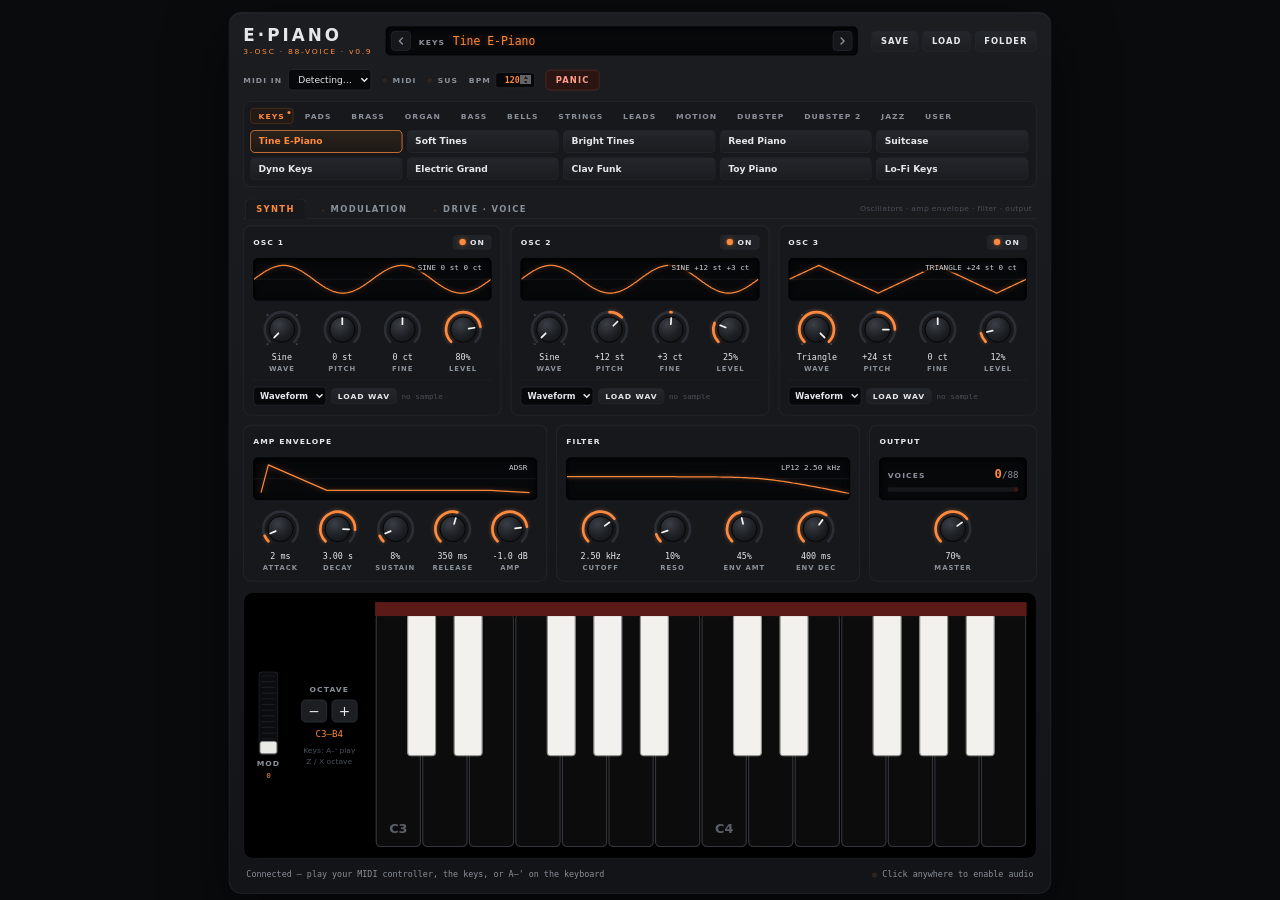
==== commit ab6748d3: "v1.0" ====
--- a/docs/index.html
+++ b/docs/index.html
@@ -1004,6 +1004,30 @@
       ["Riddim Bass",[1,2,-12,0,0.7],[1,2,-12,-4,0.4],[1,0,-24,0,0.6],[0.002,0.4,0.95,0.12],[240,0.5,0.1,0.2],2,{"voiceMode":2,"glideOn":1,"glideTime":0.03,"glideMode":1,"lfo1On":1,"lfo1Wave":0,"lfo1Sync":1,"lfo1Div":7,"lfo1Trig":1,"mod1Src":1,"mod1Dst":1,"mod1Amt":0.45,"mod2Src":1,"mod2Via":6,"mod2Dst":1,"mod2Amt":0.3,"drvOn":1,"drvType":1,"drvDrive":0.5,"drvTone":0.45,"drvMix":1,"drvOut":-6}],
       ["Talking Bass",[1,1,-12,0,0.6],[1,1,-5,0,0.35],[1,0,-24,0,0.6],[0.003,0.5,0.95,0.15],[350,0.65,0.1,0.2],0,{"voiceMode":2,"glideOn":1,"glideTime":0.08,"glideMode":1,"lfo1On":1,"lfo1Wave":1,"lfo1Sync":1,"lfo1Div":8,"lfo1Trig":1,"lfo2On":1,"lfo2Wave":5,"lfo2Sync":1,"lfo2Div":11,"lfo2Trig":1,"mod1Src":1,"mod1Dst":1,"mod1Amt":0.4,"mod2Src":2,"mod2Dst":2,"mod2Amt":0.3,"mod3Src":2,"mod3Dst":5,"mod3Amt":0.02,"mod4Src":2,"mod4Via":6,"mod4Dst":1,"mod4Amt":0.3,"drvOn":1,"drvType":0,"drvDrive":0.5,"drvTone":0.6,"drvMix":0.9,"drvOut":-4}],
       ["Neuro Reese Wobble",[1,1,-12,-16,0.6],[1,1,-12,16,0.6],[1,0,-24,0,0.5],[0.004,0.5,0.95,0.2],[320,0.5,0.1,0.25],6,{"voiceMode":2,"glideOn":1,"glideTime":0.08,"glideMode":1,"lfo1On":1,"lfo1Wave":0,"lfo1Sync":1,"lfo1Div":6,"lfo1Trig":1,"lfo2On":1,"lfo2Wave":1,"lfo2Rate":0.3,"lfo2Mode":1,"mod1Src":1,"mod1Dst":1,"mod1Amt":0.5,"mod2Src":2,"mod2Dst":5,"mod2Amt":0.015,"mod3Src":1,"mod3Via":6,"mod3Dst":2,"mod3Amt":0.25,"drvOn":1,"drvType":2,"drvDrive":0.35,"drvTone":0.55,"drvMix":0.5,"drvOut":-3}]
+    ] },
+    { "name": "Dubstep 2", "presets": [
+      ["Brostep Screech",[1,1,0,0,0.6],[1,2,0,7,0.4],[1,0,-24,0,0.5],[0.003,0.5,0.95,0.15],[600,0.8,0.1,0.2],6,{"voiceMode":2,"glideOn":1,"glideTime":0.05,"glideMode":1,"lfo1On":1,"lfo1Wave":1,"lfo1Sync":1,"lfo1Div":11,"lfo1Trig":1,"lfo2On":1,"lfo2Wave":0,"lfo2Sync":1,"lfo2Div":5,"lfo2Trig":1,"mod1Src":1,"mod1Dst":1,"mod1Amt":0.45,"mod2Src":2,"mod2Dst":5,"mod2Amt":0.05,"mod3Src":1,"mod3Via":6,"mod3Dst":2,"mod3Amt":0.15,"drvOn":1,"drvType":2,"drvDrive":0.5,"drvTone":0.6,"drvMix":0.8,"drvOut":-4.5}],
+      ["Sub Drop Wobble",[1,0,-24,0,0.8],[1,1,-12,0,0.5],[1,2,-12,6,0.35],[0.002,0.6,0.95,0.15],[260,0.55,0.2,0.3],0,{"voiceMode":2,"glideOn":1,"glideTime":0.06,"glideMode":1,"lfo1On":1,"lfo1Wave":0,"lfo1Sync":1,"lfo1Div":8,"lfo1Trig":1,"mod1Src":1,"mod1Dst":1,"mod1Amt":0.4,"mod2Src":4,"mod2Dst":3,"mod2Amt":0.25,"mod3Src":1,"mod3Via":6,"mod3Dst":1,"mod3Amt":0.3,"drvOn":1,"drvType":0,"drvDrive":0.35,"drvTone":0.65,"drvMix":1,"drvOut":-3}],
+      ["Vowel Wub",[1,1,-12,0,0.6],[1,1,-12,10,0.5],[1,0,-24,0,0.6],[0.003,0.5,0.95,0.15],[320,0.65,0.1,0.2],0,{"voiceMode":2,"glideOn":1,"glideTime":0.05,"glideMode":1,"lfo1On":1,"lfo1Wave":1,"lfo1Sync":1,"lfo1Div":8,"lfo1Trig":1,"mod1Src":1,"mod1Dst":1,"mod1Amt":0.35,"mod2Src":1,"mod2Dst":2,"mod2Amt":0.3,"mod3Src":1,"mod3Dst":5,"mod3Amt":0.03,"mod4Src":1,"mod4Via":6,"mod4Dst":1,"mod4Amt":0.25,"drvOn":1,"drvType":0,"drvDrive":0.4,"drvTone":0.6,"drvMix":0.9,"drvOut":-3}],
+      ["Ripper Bass",[1,2,-12,0,0.6],[1,1,-12,-5,0.5],[1,0,-24,0,0.5],[0.002,0.4,0.95,0.12],[350,0.55,0.15,0.15],2,{"voiceMode":2,"glideOn":1,"glideTime":0.04,"glideMode":1,"lfo1On":1,"lfo1Wave":5,"lfo1Sync":1,"lfo1Div":11,"lfo1Trig":1,"lfo2On":1,"lfo2Wave":0,"lfo2Sync":1,"lfo2Div":8,"lfo2Trig":1,"mod1Src":1,"mod1Dst":1,"mod1Amt":0.4,"mod2Src":2,"mod2Dst":1,"mod2Amt":0.3,"mod3Src":2,"mod3Via":6,"mod3Dst":2,"mod3Amt":0.25,"drvOn":1,"drvType":1,"drvDrive":0.7,"drvTone":0.4,"drvMix":1,"drvOut":-7}],
+      ["Tearout Growl",[1,1,-12,0,0.65],[1,2,-12,-9,0.5],[1,0,-24,0,0.6],[0.003,0.5,0.95,0.15],[280,0.7,0.1,0.2],6,{"voiceMode":2,"glideOn":1,"glideTime":0.06,"glideMode":1,"lfo1On":1,"lfo1Wave":3,"lfo1Sync":1,"lfo1Div":12,"lfo1Trig":1,"lfo2On":1,"lfo2Wave":1,"lfo2Sync":1,"lfo2Div":5,"lfo2Trig":1,"mod1Src":1,"mod1Dst":1,"mod1Amt":0.4,"mod2Src":2,"mod2Dst":2,"mod2Amt":0.3,"mod3Src":1,"mod3Via":6,"mod3Dst":1,"mod3Amt":0.25,"drvOn":1,"drvType":2,"drvDrive":0.6,"drvTone":0.5,"drvMix":0.8,"drvOut":-6}],
+      ["Slow Womp 70",[1,1,-12,0,0.7],[1,1,-12,7,0.5],[1,0,-24,0,0.7],[0.004,0.6,0.95,0.2],[150,0.7,0.1,0.2],-1,{"voiceMode":2,"glideOn":1,"glideTime":0.08,"glideMode":1,"lfo1On":1,"lfo1Wave":0,"lfo1Sync":1,"lfo1Div":2,"lfo1Trig":1,"mod1Src":1,"mod1Dst":1,"mod1Amt":0.65,"mod2Src":1,"mod2Via":6,"mod2Dst":2,"mod2Amt":0.2,"drvOn":1,"drvType":0,"drvDrive":0.35,"drvTone":0.6,"drvMix":1,"drvOut":-3}],
+      ["Wobble Chords",[1,1,0,-8,0.55],[1,1,0,8,0.55],[1,2,-12,0,0.3],[0.005,0.8,0.85,0.3],[400,0.45,0.1,0.3],-3,{"lfo1On":1,"lfo1Wave":0,"lfo1Sync":1,"lfo1Div":8,"mod1Src":1,"mod1Dst":1,"mod1Amt":0.5,"mod2Src":1,"mod2Via":6,"mod2Dst":1,"mod2Amt":0.25,"mod3Src":5,"mod3Dst":1,"mod3Amt":0.2,"drvOn":1,"drvType":0,"drvDrive":0.25,"drvTone":0.6,"drvMix":0.8,"drvOut":-2}],
+      ["Gated Wob",[1,1,-12,0,0.7],[1,2,-12,4,0.5],[1,0,-24,0,0.6],[0.002,0.5,0.95,0.12],[300,0.6,0.1,0.2],0,{"voiceMode":2,"glideOn":1,"glideTime":0.04,"glideMode":1,"lfo1On":1,"lfo1Wave":1,"lfo1Sync":1,"lfo1Div":5,"lfo1Trig":1,"lfo2On":1,"lfo2Wave":2,"lfo2Sync":1,"lfo2Div":10,"lfo2Trig":1,"lfo2Amount":0.85,"mod1Src":1,"mod1Dst":1,"mod1Amt":0.5,"mod2Src":2,"mod2Dst":10,"mod2Amt":-0.85,"mod3Src":1,"mod3Via":6,"mod3Dst":2,"mod3Amt":0.25,"drvOn":1,"drvType":1,"drvDrive":0.3,"drvTone":0.6,"drvMix":0.8,"drvOut":-3}],
+      ["Metallic Wob",[1,2,-12,0,0.6],[1,0,-5,37,0.4],[1,0,-24,0,0.5],[0.003,0.5,0.95,0.15],[450,0.6,0.1,0.2],0,{"voiceMode":2,"glideOn":1,"glideTime":0.05,"glideMode":1,"lfo1On":1,"lfo1Wave":0,"lfo1Sync":1,"lfo1Div":9,"lfo1Trig":1,"lfo2On":1,"lfo2Wave":0,"lfo2Sync":1,"lfo2Div":11,"lfo2Trig":1,"mod1Src":1,"mod1Dst":1,"mod1Amt":0.45,"mod2Src":2,"mod2Dst":5,"mod2Amt":0.08,"mod3Src":1,"mod3Via":6,"mod3Dst":2,"mod3Amt":0.25,"drvOn":1,"drvType":3,"drvDrive":0.25,"drvTone":0.7,"drvMix":0.4,"drvOut":-2}],
+      ["Deep Space Wob",[1,1,-12,-15,0.6],[1,1,-12,15,0.6],[1,0,-24,0,0.6],[0.005,0.6,0.95,0.3],[300,0.5,0.1,0.25],4,{"voiceMode":2,"glideOn":1,"glideTime":0.1,"glideMode":1,"lfo1On":1,"lfo1Wave":0,"lfo1Sync":1,"lfo1Div":5,"lfo1Trig":1,"lfo2On":1,"lfo2Wave":1,"lfo2Rate":0.2,"lfo2Mode":1,"mod1Src":1,"mod1Dst":1,"mod1Amt":0.45,"mod2Src":2,"mod2Dst":11,"mod2Amt":0.6,"mod3Src":2,"mod3Dst":5,"mod3Amt":0.01,"mod4Src":1,"mod4Via":6,"mod4Dst":2,"mod4Amt":0.25,"drvOn":1,"drvType":2,"drvDrive":0.25,"drvTone":0.6,"drvMix":0.5,"drvOut":-2}]
+    ] },
+    { "name": "Jazz", "presets": [
+      ["Smoky Rhodes",[1,0,0,0,0.8],[1,0,12,2,0.22],[1,3,24,0,0.1],[0.002,3.5,0.1,0.4],[2000,0.1,0.5,0.4],-4,{"lfo1On":1,"lfo1Wave":0,"lfo1Rate":4.5,"mod1Src":1,"mod1Dst":10,"mod1Amt":-0.25,"mod2Src":5,"mod2Dst":1,"mod2Amt":0.3,"drvOn":1,"drvType":0,"drvDrive":0.2,"drvTone":0.55,"drvMix":0.4}],
+      ["Jazz Organ B3",[1,0,-12,0,0.5],[1,0,0,0,0.7],[1,0,7,0,0.4],[0.003,0.1,1,0.08],[7000,0,0.15,0.08],-6,{"lfo1On":1,"lfo1Wave":0,"lfo1Rate":6.5,"mod1Src":1,"mod1Dst":3,"mod1Amt":0.004,"mod2Src":1,"mod2Dst":10,"mod2Amt":-0.12,"mod3Src":1,"mod3Dst":11,"mod3Amt":0.3,"drvOn":1,"drvType":0,"drvDrive":0.3,"drvTone":0.6,"drvMix":0.5}],
+      ["Vibes Tremolo",[1,0,0,0,0.7],[1,0,24,0,0.15],[1,3,0,4,0.2],[0.002,3,0,1.2],[5000,0,0.1,0.5],-2,{"lfo1On":1,"lfo1Wave":0,"lfo1Rate":5.5,"mod1Src":1,"mod1Dst":10,"mod1Amt":-0.45,"mod2Src":5,"mod2Dst":1,"mod2Amt":0.2}],
+      ["Walking Upright",[1,3,-12,0,0.7],[1,0,-12,0,0.45],[1,0,0,0,0.08],[0.003,0.9,0,0.15],[600,0.15,0.5,0.12],4,{"voiceMode":1,"mod1Src":5,"mod1Dst":1,"mod1Amt":0.3}],
+      ["Brushed Pad",[1,1,0,-6,0.45],[1,3,0,6,0.5],[1,0,12,0,0.15],[0.6,2,0.75,1.8],[900,0.15,0.1,1.5],2,{"lfo1On":1,"lfo1Wave":1,"lfo1Rate":0.25,"lfo1Mode":1,"lfo2On":1,"lfo2Wave":0,"lfo2Rate":0.4,"lfo2Mode":1,"mod1Src":1,"mod1Dst":1,"mod1Amt":0.15,"mod2Src":2,"mod2Dst":11,"mod2Amt":0.4}],
+      ["Muted Trumpet",[1,1,0,0,0.6],[1,2,0,3,0.3],[0,0,0,0,0.5],[0.04,0.5,0.75,0.15],[1100,0.55,0.35,0.25],6,{"voiceMode":2,"glideOn":1,"glideTime":0.03,"glideMode":1,"lfo1On":1,"lfo1Wave":0,"lfo1Rate":5.2,"lfo1Mode":1,"lfo1Trig":1,"mod1Src":1,"mod1Dst":3,"mod1Amt":0.006,"mod2Src":1,"mod2Via":6,"mod2Dst":3,"mod2Amt":0.02,"mod3Src":5,"mod3Dst":1,"mod3Amt":0.35}],
+      ["Flute Solo",[1,0,0,0,0.7],[1,3,12,0,0.15],[0,0,0,0,0.5],[0.06,0.3,0.9,0.2],[4000,0,0,0.2],4,{"voiceMode":2,"glideOn":1,"glideTime":0.04,"glideMode":1,"lfo1On":1,"lfo1Wave":0,"lfo1Rate":5,"lfo1Mode":1,"lfo1Trig":1,"mod1Src":1,"mod1Dst":3,"mod1Amt":0.008,"mod2Src":1,"mod2Dst":10,"mod2Amt":-0.1,"mod3Src":1,"mod3Via":6,"mod3Dst":3,"mod3Amt":0.015}],
+      ["Jazz Guitar",[1,3,0,0,0.6],[1,1,0,4,0.25],[1,0,12,0,0.15],[0.002,1.6,0.05,0.3],[1400,0.2,0.45,0.2],2,{"mod1Src":5,"mod1Dst":1,"mod1Amt":0.3,"drvOn":1,"drvType":0,"drvDrive":0.2,"drvTone":0.5,"drvMix":0.3}],
+      ["Wurly Comp",[1,2,0,0,0.4],[1,3,0,0,0.6],[1,0,12,0,0.2],[0.002,1.8,0.15,0.25],[1400,0.3,0.55,0.3],-5,{"lfo1On":1,"lfo1Wave":0,"lfo1Rate":5.5,"mod1Src":1,"mod1Dst":10,"mod1Amt":-0.35,"mod2Src":5,"mod2Dst":1,"mod2Amt":0.25,"drvOn":1,"drvType":0,"drvDrive":0.35,"drvTone":0.5,"drvMix":0.6}],
+      ["Late Night Keys",[1,0,0,-5,0.7],[1,0,0,5,0.6],[1,3,12,0,0.12],[0.004,4,0.12,0.6],[1600,0.05,0.3,0.6],-4,{"lfo1On":1,"lfo1Wave":0,"lfo1Rate":0.3,"lfo1Mode":1,"lfo2On":1,"lfo2Wave":0,"lfo2Rate":0.8,"mod1Src":1,"mod1Dst":11,"mod1Amt":0.5,"mod2Src":2,"mod2Dst":5,"mod2Amt":0.003,"mod3Src":5,"mod3Dst":1,"mod3Amt":0.25}]
     ] }
   ]
 };
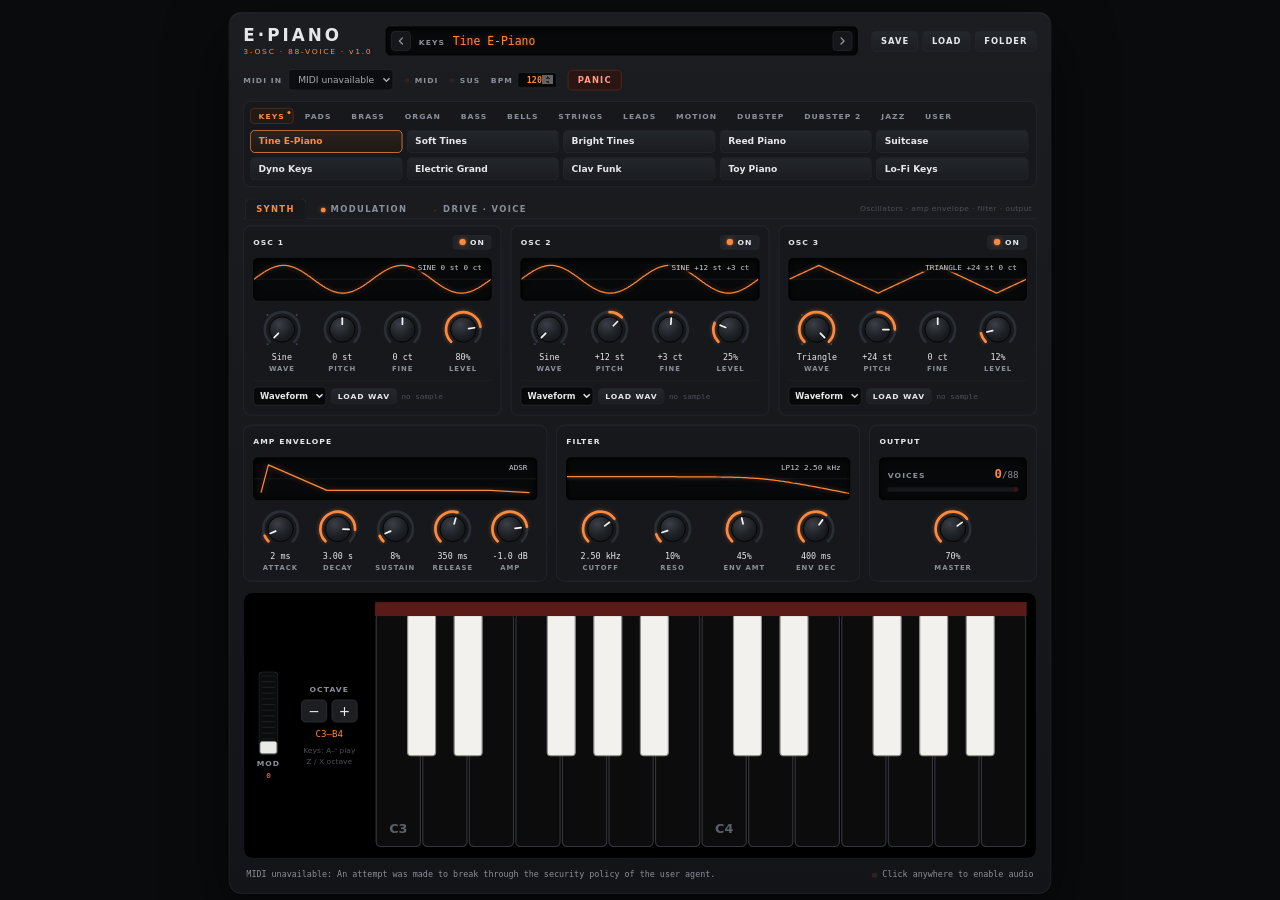
==== commit e3ea873a: "Release-ready Windows Standalone/VST3 and Google Play listing Windows - Link the MSVC runtime static" ====
--- a/docs/index.html
+++ b/docs/index.html
@@ -1,14 +1,14 @@
 <!doctype html>
 <!--
-  E-Piano v0.9.0 â€” web build. ONE self-contained file: UI, DSP and factory presets.
+  E-Piano v1.0.0 â€” web build. ONE self-contained file: UI, DSP and factory presets.
   GENERATED by vst/webhost/build-web.ps1 from vst/ui + vst/webhost â€” edit those, not this file.
   Open in Chrome or Edge (works straight from disk; start.bat serves it for the lower-latency AudioWorklet path).
 -->
 <html lang="en">
 <head>
   <meta charset="utf-8">
-  <meta name="viewport" content="width=device-width, initial-scale=1">
-  <title>E-Piano v0.9.0</title>
+  <meta name="viewport" content="width=device-width, initial-scale=1, minimum-scale=1, maximum-scale=1, user-scalable=no, viewport-fit=cover">
+  <title>E-Piano v1.0.0</title>
   <style>
 :root {
   --bg: #0a0b0d;
@@ -369,6 +369,54 @@
 body.plugin .kbd-hint { display: block; }
 body.plugin .knob { width: 64px; }
 
+/* ====================================================== compact (phones) ===
+   Touch screens too small for the scaled panel (app.js fit()): the panel is
+   zoomed to the screen width, the page scrolls, the keybed stays at the bottom. */
+body.plugin.compact { height: auto; overflow-x: hidden; overflow-y: auto; }
+body.plugin.compact .synth {
+  position: relative; top: auto; left: auto;
+  transform: none;
+  margin: 6px auto 0;
+  border-radius: 12px;
+  overflow: visible;
+}
+body.plugin.compact .keybed {
+  position: sticky; bottom: 0; z-index: 3;
+  box-shadow: inset 0 4px 14px rgba(0, 0, 0, 0.9), 0 -10px 24px rgba(0, 0, 0, 0.75);
+}
+/* scrolling page: only the active tab takes space (no blank area under short pages) */
+body.plugin.compact .page:not(.active) { display: none; }
+body.plugin.compact .kbd-hint,
+body.plugin.compact .page-hint { display: none; }
+/* landscape phone: short, wide keys so the panels above keep some room */
+body.plugin.compact:not(.portrait) .piano-svg { height: 150px; }
+body.plugin.compact:not(.portrait) .wheel-svg { height: 90px; }
+
+/* portrait: one column, 480 px design width */
+body.plugin.compact.portrait .synth { width: 480px; padding: 12px; gap: 12px; }
+body.plugin.compact.portrait .topbar { gap: 10px; }
+body.plugin.compact.portrait .patch-display { flex-basis: 100%; order: 3; min-width: 0; }
+body.plugin.compact.portrait .preset-actions { margin-left: auto; }
+body.plugin.compact.portrait .top-controls { order: 4; flex-basis: 100%; justify-content: space-between; gap: 10px; }
+body.plugin.compact.portrait .midi-pick select { max-width: 150px; }
+body.plugin.compact.portrait .preset-grid { grid-template-columns: repeat(2, minmax(0, 1fr)); height: 102px; }
+body.plugin.compact.portrait .page-tab { padding: 7px 10px 6px; letter-spacing: 0.1em; }
+body.plugin.compact.portrait .osc-row,
+body.plugin.compact.portrait .mod-row,
+body.plugin.compact.portrait .modpage-row,
+body.plugin.compact.portrait .fxpage-row { grid-template-columns: minmax(0, 1fr); }
+/* keybed: octave controls in a row on top, wheel beside full-width keys */
+body.plugin.compact.portrait .keybed {
+  display: grid; grid-template-columns: auto minmax(0, 1fr); align-items: center;
+  padding: 8px 10px 10px; gap: 6px 8px;
+}
+body.plugin.compact.portrait .octave-ctl { grid-row: 1; grid-column: 1 / -1; flex-direction: row; width: auto; gap: 12px; }
+body.plugin.compact.portrait .oct-buttons button { width: 44px; height: 30px; }
+body.plugin.compact.portrait .wheel-ctl { grid-row: 2; grid-column: 1; width: 30px; }
+body.plugin.compact.portrait .piano { grid-row: 2; grid-column: 2; }
+body.plugin.compact.portrait .modpage-row,
+body.plugin.compact.portrait .fxpage-row { align-content: start; }
+
 /* ======================================================== preset browser === */
 .patch-display { align-items: center; gap: 6px; padding: 5px 6px; }
 .pd-text { flex: 1; min-width: 0; display: flex; align-items: baseline; gap: 10px; padding: 0 4px; }
@@ -652,7 +700,7 @@
     <header class="topbar">
       <div class="brand">
         <span class="brand-mark">E·PIANO</span>
-        <span class="brand-sub">3-OSC · 88-VOICE · v0.9</span>
+        <span class="brand-sub">3-OSC · 88-VOICE · v1.0</span>
       </div>
       <div class="patch-display">
         <button id="preset-prev" type="button" class="pd-step" aria-label="Previous preset">
@@ -886,112 +934,112 @@
   "note": "preset = [name, osc1, osc2, osc3, [attack,decay,sustain,release], [cutoff,reso,envAmt,envDecay], ampLevel dB, {extra params by id}?]; osc = [on, wave(0 sine,1 saw,2 square,3 tri), pitch st, fine ct, level]",
   "categories": [
     { "name": "Keys", "presets": [
-      ["Tine E-Piano",[1,0,0,0,0.8],[1,0,12,3,0.25],[1,3,24,0,0.12],[0.002,3,0.08,0.35],[2500,0.1,0.45,0.4],-1],
-      ["Soft Tines",[1,0,0,0,0.85],[1,0,12,0,0.15],[0,0,0,0,0.5],[0.004,3.5,0.05,0.4],[1800,0.05,0.3,0.5],-1.5],
-      ["Bright Tines",[1,0,0,0,0.7],[1,3,12,4,0.3],[1,0,24,-3,0.2],[0.001,2.5,0.06,0.3],[5000,0.15,0.5,0.25],0],
-      ["Reed Piano",[1,2,0,0,0.4],[1,3,0,0,0.6],[1,0,12,0,0.2],[0.002,1.8,0.15,0.25],[1400,0.3,0.55,0.3],-0.5],
-      ["Suitcase",[1,0,0,-4,0.7],[1,0,0,4,0.7],[1,3,12,0,0.15],[0.003,4,0.1,0.5],[2200,0.1,0.35,0.6],-5.5],
-      ["Dyno Keys",[1,0,0,0,0.6],[1,1,12,0,0.15],[1,0,24,5,0.2],[0.001,2,0.1,0.3],[3500,0.2,0.7,0.18],1.5],
-      ["Electric Grand",[1,1,0,0,0.4],[1,3,0,5,0.5],[1,0,12,-5,0.3],[0.002,3,0.12,0.4],[1600,0.1,0.6,0.5],0],
-      ["Clav Funk",[1,2,0,0,0.5],[1,1,0,3,0.4],[0,0,0,0,0.5],[0.001,0.6,0.15,0.08],[900,0.45,0.8,0.12],1.5],
-      ["Toy Piano",[1,3,12,0,0.6],[1,0,24,0,0.4],[1,0,31,0,0.15],[0.001,1.2,0,0.4],[6000,0.1,0.2,0.3],2],
-      ["Lo-Fi Keys",[1,3,0,0,0.7],[1,0,12,-8,0.3],[0,0,0,0,0.5],[0.008,2.5,0.1,0.35],[900,0.2,0.3,0.4],1.5]
+      ["Tine E-Piano",[1,0,0,0,0.8],[1,0,12,3,0.25],[1,3,24,0,0.12],[0.002,3,0.08,0.35],[2500,0.1,0.45,0.4],-1,{"lfo2On":1,"lfo2Wave":0,"lfo2Rate":5.5,"mod1Src":2,"mod1Via":6,"mod1Dst":3,"mod1Amt":0.025}],
+      ["Soft Tines",[1,0,0,0,0.85],[1,0,12,0,0.15],[0,0,0,0,0.5],[0.004,3.5,0.05,0.4],[1800,0.05,0.3,0.5],-1.5,{"lfo2On":1,"lfo2Wave":0,"lfo2Rate":5.5,"mod1Src":2,"mod1Via":6,"mod1Dst":3,"mod1Amt":0.025}],
+      ["Bright Tines",[1,0,0,0,0.7],[1,3,12,4,0.3],[1,0,24,-3,0.2],[0.001,2.5,0.06,0.3],[5000,0.15,0.5,0.25],0,{"lfo2On":1,"lfo2Wave":0,"lfo2Rate":5.5,"mod1Src":2,"mod1Via":6,"mod1Dst":3,"mod1Amt":0.025}],
+      ["Reed Piano",[1,2,0,0,0.4],[1,3,0,0,0.6],[1,0,12,0,0.2],[0.002,1.8,0.15,0.25],[1400,0.3,0.55,0.3],-0.5,{"lfo2On":1,"lfo2Wave":0,"lfo2Rate":5.5,"mod1Src":2,"mod1Via":6,"mod1Dst":3,"mod1Amt":0.025}],
+      ["Suitcase",[1,0,0,-4,0.7],[1,0,0,4,0.7],[1,3,12,0,0.15],[0.003,4,0.1,0.5],[2200,0.1,0.35,0.6],-5.5,{"lfo2On":1,"lfo2Wave":0,"lfo2Rate":5.5,"mod1Src":2,"mod1Via":6,"mod1Dst":3,"mod1Amt":0.025}],
+      ["Dyno Keys",[1,0,0,0,0.6],[1,1,12,0,0.15],[1,0,24,5,0.2],[0.001,2,0.1,0.3],[3500,0.2,0.7,0.18],1.5,{"lfo2On":1,"lfo2Wave":0,"lfo2Rate":5.5,"mod1Src":2,"mod1Via":6,"mod1Dst":3,"mod1Amt":0.025}],
+      ["Electric Grand",[1,1,0,0,0.4],[1,3,0,5,0.5],[1,0,12,-5,0.3],[0.002,3,0.12,0.4],[1600,0.1,0.6,0.5],0,{"lfo2On":1,"lfo2Wave":0,"lfo2Rate":5.5,"mod1Src":2,"mod1Via":6,"mod1Dst":3,"mod1Amt":0.025}],
+      ["Clav Funk",[1,2,0,0,0.5],[1,1,0,3,0.4],[0,0,0,0,0.5],[0.001,0.6,0.15,0.08],[900,0.45,0.8,0.12],1.5,{"lfo2On":1,"lfo2Wave":0,"lfo2Rate":5.5,"mod1Src":2,"mod1Via":6,"mod1Dst":3,"mod1Amt":0.025}],
+      ["Toy Piano",[1,3,12,0,0.6],[1,0,24,0,0.4],[1,0,31,0,0.15],[0.001,1.2,0,0.4],[6000,0.1,0.2,0.3],2,{"lfo2On":1,"lfo2Wave":0,"lfo2Rate":5.5,"mod1Src":2,"mod1Via":6,"mod1Dst":3,"mod1Amt":0.025}],
+      ["Lo-Fi Keys",[1,3,0,0,0.7],[1,0,12,-8,0.3],[0,0,0,0,0.5],[0.008,2.5,0.1,0.35],[900,0.2,0.3,0.4],1.5,{"lfo2On":1,"lfo2Wave":0,"lfo2Rate":5.5,"mod1Src":2,"mod1Via":6,"mod1Dst":3,"mod1Amt":0.025}]
     ] },
     { "name": "Pads", "presets": [
-      ["Warm Pad",[1,1,0,-7,0.6],[1,1,0,7,0.6],[1,3,-12,0,0.4],[0.9,1.5,0.8,2],[1100,0.2,0.15,1.5],-1],
-      ["Glass Pad",[1,3,0,-5,0.5],[1,3,12,5,0.4],[1,0,19,0,0.2],[1.2,2,0.7,2.5],[4000,0.1,0.1,2],1.5],
-      ["Dark Pad",[1,1,0,-10,0.5],[1,1,-12,10,0.5],[1,2,-12,0,0.3],[1.5,2,0.85,3],[500,0.25,0.1,2],0],
-      ["Choir Pad",[1,3,0,0,0.6],[1,3,12,6,0.3],[1,1,0,-6,0.25],[0.8,1.5,0.8,2],[1800,0.4,0.05,1],1],
-      ["Sweep Pad",[1,1,0,-8,0.6],[1,1,0,8,0.6],[1,1,-12,0,0.3],[0.6,4,0.6,2.5],[300,0.6,0.8,4],-1.5],
-      ["Square Pad",[1,2,0,-6,0.5],[1,2,0,6,0.5],[1,3,-12,0,0.3],[0.7,1.5,0.75,2],[1500,0.15,0.15,1.5],-4],
-      ["Air Pad",[1,0,12,0,0.4],[1,3,19,4,0.3],[1,1,24,-4,0.15],[2,2,0.8,3.5],[6000,0.1,0,1],2.5],
-      ["Analog Pad",[1,1,0,-12,0.55],[1,2,0,12,0.45],[1,1,12,0,0.2],[0.5,1.2,0.8,1.5],[1300,0.3,0.25,1],-1.5],
-      ["Slow Wash",[1,1,0,-9,0.5],[1,1,0,9,0.5],[1,3,-12,0,0.4],[1.8,2,0.9,3],[2200,0.1,0.1,1.5],-0.5],
-      ["Hollow Pad",[1,3,0,0,0.6],[1,2,7,3,0.3],[1,0,-12,0,0.4],[1,1.5,0.75,2],[2000,0.35,0.1,1],-1]
+      ["Warm Pad",[1,1,0,-7,0.6],[1,1,0,7,0.6],[1,3,-12,0,0.4],[0.9,1.5,0.8,2],[1100,0.2,0.15,1.5],-1,{"lfo2On":1,"lfo2Wave":0,"lfo2Rate":5.5,"mod1Src":2,"mod1Via":6,"mod1Dst":3,"mod1Amt":0.025}],
+      ["Glass Pad",[1,3,0,-5,0.5],[1,3,12,5,0.4],[1,0,19,0,0.2],[1.2,2,0.7,2.5],[4000,0.1,0.1,2],1.5,{"lfo2On":1,"lfo2Wave":0,"lfo2Rate":5.5,"mod1Src":2,"mod1Via":6,"mod1Dst":3,"mod1Amt":0.025}],
+      ["Dark Pad",[1,1,0,-10,0.5],[1,1,-12,10,0.5],[1,2,-12,0,0.3],[1.5,2,0.85,3],[500,0.25,0.1,2],0,{"lfo2On":1,"lfo2Wave":0,"lfo2Rate":5.5,"mod1Src":2,"mod1Via":6,"mod1Dst":3,"mod1Amt":0.025}],
+      ["Choir Pad",[1,3,0,0,0.6],[1,3,12,6,0.3],[1,1,0,-6,0.25],[0.8,1.5,0.8,2],[1800,0.4,0.05,1],1,{"lfo2On":1,"lfo2Wave":0,"lfo2Rate":5.5,"mod1Src":2,"mod1Via":6,"mod1Dst":3,"mod1Amt":0.025}],
+      ["Sweep Pad",[1,1,0,-8,0.6],[1,1,0,8,0.6],[1,1,-12,0,0.3],[0.6,4,0.6,2.5],[300,0.6,0.8,4],-1.5,{"lfo2On":1,"lfo2Wave":0,"lfo2Rate":5.5,"mod1Src":2,"mod1Via":6,"mod1Dst":3,"mod1Amt":0.025}],
+      ["Square Pad",[1,2,0,-6,0.5],[1,2,0,6,0.5],[1,3,-12,0,0.3],[0.7,1.5,0.75,2],[1500,0.15,0.15,1.5],-4,{"lfo2On":1,"lfo2Wave":0,"lfo2Rate":5.5,"mod1Src":2,"mod1Via":6,"mod1Dst":3,"mod1Amt":0.025}],
+      ["Air Pad",[1,0,12,0,0.4],[1,3,19,4,0.3],[1,1,24,-4,0.15],[2,2,0.8,3.5],[6000,0.1,0,1],2.5,{"lfo2On":1,"lfo2Wave":0,"lfo2Rate":5.5,"mod1Src":2,"mod1Via":6,"mod1Dst":3,"mod1Amt":0.025}],
+      ["Analog Pad",[1,1,0,-12,0.55],[1,2,0,12,0.45],[1,1,12,0,0.2],[0.5,1.2,0.8,1.5],[1300,0.3,0.25,1],-1.5,{"lfo2On":1,"lfo2Wave":0,"lfo2Rate":5.5,"mod1Src":2,"mod1Via":6,"mod1Dst":3,"mod1Amt":0.025}],
+      ["Slow Wash",[1,1,0,-9,0.5],[1,1,0,9,0.5],[1,3,-12,0,0.4],[1.8,2,0.9,3],[2200,0.1,0.1,1.5],-0.5,{"lfo2On":1,"lfo2Wave":0,"lfo2Rate":5.5,"mod1Src":2,"mod1Via":6,"mod1Dst":3,"mod1Amt":0.025}],
+      ["Hollow Pad",[1,3,0,0,0.6],[1,2,7,3,0.3],[1,0,-12,0,0.4],[1,1.5,0.75,2],[2000,0.35,0.1,1],-1,{"lfo2On":1,"lfo2Wave":0,"lfo2Rate":5.5,"mod1Src":2,"mod1Via":6,"mod1Dst":3,"mod1Amt":0.025}]
     ] },
     { "name": "Brass", "presets": [
-      ["Brass Stab",[1,1,0,0,0.7],[1,1,0,5,0.6],[1,2,-12,0,0.3],[0.03,0.6,0.6,0.25],[700,0.25,0.6,0.35],-0.5],
-      ["Synth Brass",[1,1,0,-6,0.6],[1,1,0,6,0.6],[0,0,0,0,0.5],[0.05,0.8,0.7,0.3],[600,0.2,0.65,0.5],0.5],
-      ["Soft Horns",[1,1,0,0,0.5],[1,3,0,3,0.5],[1,1,-12,0,0.2],[0.12,1,0.75,0.4],[800,0.1,0.4,0.7],0],
-      ["Brass Section",[1,1,0,-4,0.5],[1,1,0,4,0.5],[1,1,-12,0,0.35],[0.06,0.7,0.7,0.3],[900,0.15,0.55,0.45],3],
-      ["Trumpet Lead",[1,1,0,0,0.7],[1,2,0,0,0.25],[0,0,0,0,0.5],[0.04,0.4,0.75,0.2],[1200,0.2,0.5,0.3],0.5],
-      ["Fanfare",[1,1,0,0,0.6],[1,1,7,2,0.4],[1,1,12,-2,0.3],[0.02,0.5,0.65,0.3],[1000,0.2,0.6,0.3],2],
-      ["Poly Brass 80s",[1,1,0,-8,0.6],[1,1,0,8,0.6],[1,2,12,0,0.15],[0.01,0.5,0.6,0.35],[450,0.3,0.75,0.4],2],
-      ["Tuba Low",[1,1,-12,0,0.6],[1,2,-12,4,0.3],[1,0,-24,0,0.4],[0.06,0.6,0.75,0.2],[350,0.15,0.5,0.4],1],
-      ["Brass Swell",[1,1,0,-5,0.6],[1,1,0,5,0.6],[1,1,-12,0,0.25],[0.6,1,0.85,0.5],[500,0.2,0.3,1.5],1.5],
-      ["Stab Hit",[1,1,0,0,0.6],[1,1,12,4,0.4],[1,2,-12,0,0.4],[0.001,0.3,0,0.2],[800,0.35,0.85,0.15],5]
+      ["Brass Stab",[1,1,0,0,0.7],[1,1,0,5,0.6],[1,2,-12,0,0.3],[0.03,0.6,0.6,0.25],[700,0.25,0.6,0.35],-0.5,{"lfo2On":1,"lfo2Wave":0,"lfo2Rate":5.5,"mod1Src":2,"mod1Via":6,"mod1Dst":3,"mod1Amt":0.025}],
+      ["Synth Brass",[1,1,0,-6,0.6],[1,1,0,6,0.6],[0,0,0,0,0.5],[0.05,0.8,0.7,0.3],[600,0.2,0.65,0.5],0.5,{"lfo2On":1,"lfo2Wave":0,"lfo2Rate":5.5,"mod1Src":2,"mod1Via":6,"mod1Dst":3,"mod1Amt":0.025}],
+      ["Soft Horns",[1,1,0,0,0.5],[1,3,0,3,0.5],[1,1,-12,0,0.2],[0.12,1,0.75,0.4],[800,0.1,0.4,0.7],0,{"lfo2On":1,"lfo2Wave":0,"lfo2Rate":5.5,"mod1Src":2,"mod1Via":6,"mod1Dst":3,"mod1Amt":0.025}],
+      ["Brass Section",[1,1,0,-4,0.5],[1,1,0,4,0.5],[1,1,-12,0,0.35],[0.06,0.7,0.7,0.3],[900,0.15,0.55,0.45],3,{"lfo2On":1,"lfo2Wave":0,"lfo2Rate":5.5,"mod1Src":2,"mod1Via":6,"mod1Dst":3,"mod1Amt":0.025}],
+      ["Trumpet Lead",[1,1,0,0,0.7],[1,2,0,0,0.25],[0,0,0,0,0.5],[0.04,0.4,0.75,0.2],[1200,0.2,0.5,0.3],0.5,{"lfo2On":1,"lfo2Wave":0,"lfo2Rate":5.5,"mod1Src":2,"mod1Via":6,"mod1Dst":3,"mod1Amt":0.025}],
+      ["Fanfare",[1,1,0,0,0.6],[1,1,7,2,0.4],[1,1,12,-2,0.3],[0.02,0.5,0.65,0.3],[1000,0.2,0.6,0.3],2,{"lfo2On":1,"lfo2Wave":0,"lfo2Rate":5.5,"mod1Src":2,"mod1Via":6,"mod1Dst":3,"mod1Amt":0.025}],
+      ["Poly Brass 80s",[1,1,0,-8,0.6],[1,1,0,8,0.6],[1,2,12,0,0.15],[0.01,0.5,0.6,0.35],[450,0.3,0.75,0.4],2,{"lfo2On":1,"lfo2Wave":0,"lfo2Rate":5.5,"mod1Src":2,"mod1Via":6,"mod1Dst":3,"mod1Amt":0.025}],
+      ["Tuba Low",[1,1,-12,0,0.6],[1,2,-12,4,0.3],[1,0,-24,0,0.4],[0.06,0.6,0.75,0.2],[350,0.15,0.5,0.4],1,{"lfo2On":1,"lfo2Wave":0,"lfo2Rate":5.5,"mod1Src":2,"mod1Via":6,"mod1Dst":3,"mod1Amt":0.025}],
+      ["Brass Swell",[1,1,0,-5,0.6],[1,1,0,5,0.6],[1,1,-12,0,0.25],[0.6,1,0.85,0.5],[500,0.2,0.3,1.5],1.5,{"lfo2On":1,"lfo2Wave":0,"lfo2Rate":5.5,"mod1Src":2,"mod1Via":6,"mod1Dst":3,"mod1Amt":0.025}],
+      ["Stab Hit",[1,1,0,0,0.6],[1,1,12,4,0.4],[1,2,-12,0,0.4],[0.001,0.3,0,0.2],[800,0.35,0.85,0.15],5,{"lfo2On":1,"lfo2Wave":0,"lfo2Rate":5.5,"mod1Src":2,"mod1Via":6,"mod1Dst":3,"mod1Amt":0.025}]
     ] },
     { "name": "Organ", "presets": [
-      ["Drawbar Organ",[1,0,0,0,0.7],[1,0,12,0,0.5],[1,0,19,0,0.35],[0.004,0.1,1,0.06],[12000,0,0,0.2],-4],
-      ["Full Drawbars",[1,0,0,0,0.6],[1,0,12,0,0.5],[1,0,24,0,0.45],[0.004,0.1,1,0.06],[12000,0,0,0.2],-3],
-      ["Jazz Organ",[1,0,0,0,0.7],[1,0,19,0,0.3],[1,0,-12,0,0.3],[0.004,0.15,1,0.08],[9000,0,0.1,0.08],-2.5],
-      ["Gospel Organ",[1,0,0,0,0.6],[1,0,12,0,0.5],[1,3,24,0,0.3],[0.003,0.1,1,0.1],[8000,0.1,0.15,0.1],-2],
-      ["Rock Organ",[1,2,0,0,0.3],[1,0,12,0,0.5],[1,3,19,0,0.35],[0.003,0.1,1,0.07],[5000,0.2,0,0.2],-2.5],
-      ["Church Organ",[1,0,-12,0,0.5],[1,0,0,0,0.5],[1,0,12,0,0.4],[0.08,0.3,1,0.6],[10000,0,0,0.2],-2.5],
-      ["Reed Organ",[1,2,0,0,0.4],[1,2,12,2,0.25],[1,3,0,0,0.3],[0.05,0.2,1,0.15],[2500,0.1,0,0.2],1],
-      ["Combo Organ",[1,2,0,0,0.4],[1,3,12,0,0.4],[0,0,0,0,0.5],[0.002,0.1,1,0.04],[3500,0.15,0,0.2],-0.5],
-      ["Flute Stop",[1,0,0,0,0.6],[1,3,12,0,0.3],[0,0,0,0,0.5],[0.05,0.2,1,0.2],[6000,0,0,0.2],0],
-      ["Perc Organ",[1,0,0,0,0.7],[1,0,12,0,0.4],[1,0,19,0,0.4],[0.002,1,0.6,0.08],[6000,0.1,0.4,0.15],-2]
+      ["Drawbar Organ",[1,0,0,0,0.7],[1,0,12,0,0.5],[1,0,19,0,0.35],[0.004,0.1,1,0.06],[12000,0,0,0.2],-4,{"lfo2On":1,"lfo2Wave":0,"lfo2Rate":6.7,"mod1Src":2,"mod1Via":6,"mod1Dst":3,"mod1Amt":0.006,"mod2Src":2,"mod2Via":6,"mod2Dst":10,"mod2Amt":-0.25,"mod3Src":2,"mod3Via":6,"mod3Dst":11,"mod3Amt":0.4}],
+      ["Full Drawbars",[1,0,0,0,0.6],[1,0,12,0,0.5],[1,0,24,0,0.45],[0.004,0.1,1,0.06],[12000,0,0,0.2],-3,{"lfo2On":1,"lfo2Wave":0,"lfo2Rate":6.7,"mod1Src":2,"mod1Via":6,"mod1Dst":3,"mod1Amt":0.006,"mod2Src":2,"mod2Via":6,"mod2Dst":10,"mod2Amt":-0.25,"mod3Src":2,"mod3Via":6,"mod3Dst":11,"mod3Amt":0.4}],
+      ["Jazz Organ",[1,0,0,0,0.7],[1,0,19,0,0.3],[1,0,-12,0,0.3],[0.004,0.15,1,0.08],[9000,0,0.1,0.08],-2.5,{"lfo2On":1,"lfo2Wave":0,"lfo2Rate":6.7,"mod1Src":2,"mod1Via":6,"mod1Dst":3,"mod1Amt":0.006,"mod2Src":2,"mod2Via":6,"mod2Dst":10,"mod2Amt":-0.25,"mod3Src":2,"mod3Via":6,"mod3Dst":11,"mod3Amt":0.4}],
+      ["Gospel Organ",[1,0,0,0,0.6],[1,0,12,0,0.5],[1,3,24,0,0.3],[0.003,0.1,1,0.1],[8000,0.1,0.15,0.1],-2,{"lfo2On":1,"lfo2Wave":0,"lfo2Rate":6.7,"mod1Src":2,"mod1Via":6,"mod1Dst":3,"mod1Amt":0.006,"mod2Src":2,"mod2Via":6,"mod2Dst":10,"mod2Amt":-0.25,"mod3Src":2,"mod3Via":6,"mod3Dst":11,"mod3Amt":0.4}],
+      ["Rock Organ",[1,2,0,0,0.3],[1,0,12,0,0.5],[1,3,19,0,0.35],[0.003,0.1,1,0.07],[5000,0.2,0,0.2],-2.5,{"lfo2On":1,"lfo2Wave":0,"lfo2Rate":6.7,"mod1Src":2,"mod1Via":6,"mod1Dst":3,"mod1Amt":0.006,"mod2Src":2,"mod2Via":6,"mod2Dst":10,"mod2Amt":-0.25,"mod3Src":2,"mod3Via":6,"mod3Dst":11,"mod3Amt":0.4}],
+      ["Church Organ",[1,0,-12,0,0.5],[1,0,0,0,0.5],[1,0,12,0,0.4],[0.08,0.3,1,0.6],[10000,0,0,0.2],-2.5,{"lfo2On":1,"lfo2Wave":0,"lfo2Rate":6.7,"mod1Src":2,"mod1Via":6,"mod1Dst":3,"mod1Amt":0.006,"mod2Src":2,"mod2Via":6,"mod2Dst":10,"mod2Amt":-0.25,"mod3Src":2,"mod3Via":6,"mod3Dst":11,"mod3Amt":0.4}],
+      ["Reed Organ",[1,2,0,0,0.4],[1,2,12,2,0.25],[1,3,0,0,0.3],[0.05,0.2,1,0.15],[2500,0.1,0,0.2],1,{"lfo2On":1,"lfo2Wave":0,"lfo2Rate":6.7,"mod1Src":2,"mod1Via":6,"mod1Dst":3,"mod1Amt":0.006,"mod2Src":2,"mod2Via":6,"mod2Dst":10,"mod2Amt":-0.25,"mod3Src":2,"mod3Via":6,"mod3Dst":11,"mod3Amt":0.4}],
+      ["Combo Organ",[1,2,0,0,0.4],[1,3,12,0,0.4],[0,0,0,0,0.5],[0.002,0.1,1,0.04],[3500,0.15,0,0.2],-0.5,{"lfo2On":1,"lfo2Wave":0,"lfo2Rate":6.7,"mod1Src":2,"mod1Via":6,"mod1Dst":3,"mod1Amt":0.006,"mod2Src":2,"mod2Via":6,"mod2Dst":10,"mod2Amt":-0.25,"mod3Src":2,"mod3Via":6,"mod3Dst":11,"mod3Amt":0.4}],
+      ["Flute Stop",[1,0,0,0,0.6],[1,3,12,0,0.3],[0,0,0,0,0.5],[0.05,0.2,1,0.2],[6000,0,0,0.2],0,{"lfo2On":1,"lfo2Wave":0,"lfo2Rate":6.7,"mod1Src":2,"mod1Via":6,"mod1Dst":3,"mod1Amt":0.006,"mod2Src":2,"mod2Via":6,"mod2Dst":10,"mod2Amt":-0.25,"mod3Src":2,"mod3Via":6,"mod3Dst":11,"mod3Amt":0.4}],
+      ["Perc Organ",[1,0,0,0,0.7],[1,0,12,0,0.4],[1,0,19,0,0.4],[0.002,1,0.6,0.08],[6000,0.1,0.4,0.15],-2,{"lfo2On":1,"lfo2Wave":0,"lfo2Rate":6.7,"mod1Src":2,"mod1Via":6,"mod1Dst":3,"mod1Amt":0.006,"mod2Src":2,"mod2Via":6,"mod2Dst":10,"mod2Amt":-0.25,"mod3Src":2,"mod3Via":6,"mod3Dst":11,"mod3Amt":0.4}]
     ] },
     { "name": "Bass", "presets": [
-      ["Sub Bass",[1,2,-12,0,0.6],[1,1,-12,4,0.5],[1,0,-24,0,0.7],[0.003,0.5,0.7,0.12],[450,0.35,0.5,0.25],2.5],
-      ["Pure Sub",[1,0,-12,0,0.9],[1,3,-12,0,0.2],[0,0,0,0,0.5],[0.004,0.3,0.9,0.1],[2000,0,0,0.2],1],
-      ["Saw Bass",[1,1,-12,0,0.7],[1,1,-12,6,0.5],[0,0,0,0,0.5],[0.002,0.4,0.6,0.1],[600,0.4,0.6,0.2],4.5],
-      ["Acid Bass",[1,1,-12,0,0.8],[0,0,0,0,0.5],[0,0,0,0,0.5],[0.001,0.3,0.5,0.08],[250,0.85,0.75,0.18],6],
-      ["Pluck Bass",[1,2,-12,0,0.6],[1,3,-12,0,0.5],[0,0,0,0,0.5],[0.001,0.6,0,0.15],[400,0.3,0.7,0.15],3.5],
-      ["Reese Bass",[1,1,-12,-12,0.6],[1,1,-12,12,0.6],[1,0,-24,0,0.4],[0.005,0.5,0.85,0.15],[700,0.2,0.2,0.3],2],
-      ["Funk Bass",[1,2,-12,0,0.5],[1,1,-12,0,0.4],[1,0,-24,0,0.3],[0.001,0.35,0.4,0.08],[500,0.5,0.8,0.12],6],
-      ["Synth Bass 80s",[1,2,-12,-5,0.5],[1,2,-12,5,0.5],[1,0,-24,0,0.4],[0.002,0.4,0.6,0.1],[800,0.3,0.5,0.2],2],
-      ["Growl Bass",[1,1,-12,0,0.6],[1,2,-5,0,0.4],[1,0,-24,0,0.4],[0.003,0.5,0.7,0.1],[350,0.6,0.6,0.4],4],
-      ["Upright Pluck",[1,3,-12,0,0.7],[1,0,-12,0,0.4],[1,0,0,0,0.1],[0.003,0.9,0,0.2],[700,0.1,0.4,0.3],4]
+      ["Sub Bass",[1,2,-12,0,0.6],[1,1,-12,4,0.5],[1,0,-24,0,0.7],[0.003,0.5,0.7,0.12],[450,0.35,0.5,0.25],2.5,{"mod1Src":6,"mod1Dst":1,"mod1Amt":0.4}],
+      ["Pure Sub",[1,0,-12,0,0.9],[1,3,-12,0,0.2],[0,0,0,0,0.5],[0.004,0.3,0.9,0.1],[2000,0,0,0.2],1,{"mod1Src":6,"mod1Dst":1,"mod1Amt":0.4}],
+      ["Saw Bass",[1,1,-12,0,0.7],[1,1,-12,6,0.5],[0,0,0,0,0.5],[0.002,0.4,0.6,0.1],[600,0.4,0.6,0.2],4.5,{"mod1Src":6,"mod1Dst":1,"mod1Amt":0.4}],
+      ["Acid Bass",[1,1,-12,0,0.8],[0,0,0,0,0.5],[0,0,0,0,0.5],[0.001,0.3,0.5,0.08],[250,0.85,0.75,0.18],6,{"mod1Src":6,"mod1Dst":1,"mod1Amt":0.4}],
+      ["Pluck Bass",[1,2,-12,0,0.6],[1,3,-12,0,0.5],[0,0,0,0,0.5],[0.001,0.6,0,0.15],[400,0.3,0.7,0.15],3.5,{"mod1Src":6,"mod1Dst":1,"mod1Amt":0.4}],
+      ["Reese Bass",[1,1,-12,-12,0.6],[1,1,-12,12,0.6],[1,0,-24,0,0.4],[0.005,0.5,0.85,0.15],[700,0.2,0.2,0.3],2,{"mod1Src":6,"mod1Dst":1,"mod1Amt":0.4}],
+      ["Funk Bass",[1,2,-12,0,0.5],[1,1,-12,0,0.4],[1,0,-24,0,0.3],[0.001,0.35,0.4,0.08],[500,0.5,0.8,0.12],6,{"mod1Src":6,"mod1Dst":1,"mod1Amt":0.4}],
+      ["Synth Bass 80s",[1,2,-12,-5,0.5],[1,2,-12,5,0.5],[1,0,-24,0,0.4],[0.002,0.4,0.6,0.1],[800,0.3,0.5,0.2],2,{"mod1Src":6,"mod1Dst":1,"mod1Amt":0.4}],
+      ["Growl Bass",[1,1,-12,0,0.6],[1,2,-5,0,0.4],[1,0,-24,0,0.4],[0.003,0.5,0.7,0.1],[350,0.6,0.6,0.4],4,{"mod1Src":6,"mod1Dst":1,"mod1Amt":0.4}],
+      ["Upright Pluck",[1,3,-12,0,0.7],[1,0,-12,0,0.4],[1,0,0,0,0.1],[0.003,0.9,0,0.2],[700,0.1,0.4,0.3],4,{"mod1Src":6,"mod1Dst":1,"mod1Amt":0.4}]
     ] },
     { "name": "Bells", "presets": [
-      ["Glass Bells",[1,0,0,0,0.7],[1,0,24,2,0.35],[1,3,31,0,0.15],[0.001,4,0,1.5],[9000,0.1,0.2,0.8],-1],
-      ["Tubular Bells",[1,0,0,0,0.6],[1,0,19,0,0.4],[1,0,27,0,0.2],[0.001,5,0,2],[7000,0,0.1,1],-0.5],
-      ["Music Box",[1,0,12,0,0.6],[1,3,24,0,0.3],[1,0,31,0,0.15],[0.001,1.5,0,1],[8000,0,0,0.5],1.5],
-      ["Vibraphone",[1,0,0,0,0.7],[1,0,24,0,0.15],[1,3,0,4,0.2],[0.002,3,0,1.2],[5000,0,0.1,0.5],-1.5],
-      ["Marimba",[1,0,0,0,0.7],[1,0,24,0,0.25],[1,3,12,0,0.1],[0.001,0.6,0,0.4],[4000,0,0.3,0.1],3],
-      ["Celesta",[1,0,12,0,0.6],[1,3,24,0,0.25],[1,0,0,0,0.3],[0.001,2,0,0.8],[7000,0,0.2,0.3],1],
-      ["Metal Bell",[1,0,0,0,0.6],[1,0,27,37,0.3],[1,0,34,-21,0.2],[0.001,3.5,0,1.5],[10000,0,0,0.5],0.5],
-      ["Kalimba",[1,0,0,0,0.7],[1,3,12,0,0.2],[1,0,27,0,0.08],[0.001,0.9,0,0.5],[3000,0.1,0.4,0.08],2],
-      ["Crystal",[1,3,12,0,0.5],[1,0,24,0,0.3],[1,0,31,6,0.2],[0.005,3,0.1,2],[9000,0.2,0.2,1],2.5],
-      ["Gamelan",[1,0,0,0,0.6],[1,0,13,15,0.3],[1,3,26,-12,0.2],[0.001,2.5,0,1.2],[6000,0.1,0.1,0.4],1]
+      ["Glass Bells",[1,0,0,0,0.7],[1,0,24,2,0.35],[1,3,31,0,0.15],[0.001,4,0,1.5],[9000,0.1,0.2,0.8],-1,{"lfo2On":1,"lfo2Wave":0,"lfo2Rate":5.5,"mod1Src":2,"mod1Via":6,"mod1Dst":3,"mod1Amt":0.02}],
+      ["Tubular Bells",[1,0,0,0,0.6],[1,0,19,0,0.4],[1,0,27,0,0.2],[0.001,5,0,2],[7000,0,0.1,1],-0.5,{"lfo2On":1,"lfo2Wave":0,"lfo2Rate":5.5,"mod1Src":2,"mod1Via":6,"mod1Dst":3,"mod1Amt":0.02}],
+      ["Music Box",[1,0,12,0,0.6],[1,3,24,0,0.3],[1,0,31,0,0.15],[0.001,1.5,0,1],[8000,0,0,0.5],1.5,{"lfo2On":1,"lfo2Wave":0,"lfo2Rate":5.5,"mod1Src":2,"mod1Via":6,"mod1Dst":3,"mod1Amt":0.02}],
+      ["Vibraphone",[1,0,0,0,0.7],[1,0,24,0,0.15],[1,3,0,4,0.2],[0.002,3,0,1.2],[5000,0,0.1,0.5],-1.5,{"lfo2On":1,"lfo2Wave":0,"lfo2Rate":5.5,"mod1Src":2,"mod1Via":6,"mod1Dst":3,"mod1Amt":0.02}],
+      ["Marimba",[1,0,0,0,0.7],[1,0,24,0,0.25],[1,3,12,0,0.1],[0.001,0.6,0,0.4],[4000,0,0.3,0.1],3,{"lfo2On":1,"lfo2Wave":0,"lfo2Rate":5.5,"mod1Src":2,"mod1Via":6,"mod1Dst":3,"mod1Amt":0.02}],
+      ["Celesta",[1,0,12,0,0.6],[1,3,24,0,0.25],[1,0,0,0,0.3],[0.001,2,0,0.8],[7000,0,0.2,0.3],1,{"lfo2On":1,"lfo2Wave":0,"lfo2Rate":5.5,"mod1Src":2,"mod1Via":6,"mod1Dst":3,"mod1Amt":0.02}],
+      ["Metal Bell",[1,0,0,0,0.6],[1,0,27,37,0.3],[1,0,34,-21,0.2],[0.001,3.5,0,1.5],[10000,0,0,0.5],0.5,{"lfo2On":1,"lfo2Wave":0,"lfo2Rate":5.5,"mod1Src":2,"mod1Via":6,"mod1Dst":3,"mod1Amt":0.02}],
+      ["Kalimba",[1,0,0,0,0.7],[1,3,12,0,0.2],[1,0,27,0,0.08],[0.001,0.9,0,0.5],[3000,0.1,0.4,0.08],2,{"lfo2On":1,"lfo2Wave":0,"lfo2Rate":5.5,"mod1Src":2,"mod1Via":6,"mod1Dst":3,"mod1Amt":0.02}],
+      ["Crystal",[1,3,12,0,0.5],[1,0,24,0,0.3],[1,0,31,6,0.2],[0.005,3,0.1,2],[9000,0.2,0.2,1],2.5,{"lfo2On":1,"lfo2Wave":0,"lfo2Rate":5.5,"mod1Src":2,"mod1Via":6,"mod1Dst":3,"mod1Amt":0.02}],
+      ["Gamelan",[1,0,0,0,0.6],[1,0,13,15,0.3],[1,3,26,-12,0.2],[0.001,2.5,0,1.2],[6000,0.1,0.1,0.4],1,{"lfo2On":1,"lfo2Wave":0,"lfo2Rate":5.5,"mod1Src":2,"mod1Via":6,"mod1Dst":3,"mod1Amt":0.02}]
     ] },
     { "name": "Strings", "presets": [
-      ["String Ensemble",[1,1,0,-10,0.55],[1,1,0,10,0.55],[1,1,12,0,0.25],[0.35,1,0.85,1.2],[3200,0.1,0.1,1],0],
-      ["Slow Strings",[1,1,0,-12,0.55],[1,1,0,12,0.55],[1,1,-12,0,0.3],[0.9,1.5,0.9,2],[2500,0.05,0.05,1],-0.5],
-      ["Chamber Strings",[1,1,0,-6,0.5],[1,1,0,6,0.5],[1,3,0,0,0.3],[0.25,1,0.85,0.8],[3800,0.1,0.1,0.6],-0.5],
-      ["Pizzicato",[1,1,0,-5,0.5],[1,1,0,5,0.5],[0,0,0,0,0.5],[0.001,0.35,0,0.25],[2000,0.2,0.5,0.15],6],
-      ["Cello Section",[1,1,-12,-8,0.6],[1,1,-12,8,0.6],[1,1,0,0,0.2],[0.3,1,0.85,0.9],[1600,0.15,0.1,0.6],-1],
-      ["Solo Violin",[1,1,0,0,0.7],[1,3,0,4,0.3],[0,0,0,0,0.5],[0.15,0.8,0.85,0.5],[3500,0.2,0.1,0.5],0],
-      ["Synth Strings 80s",[1,1,0,-15,0.5],[1,1,0,15,0.5],[1,2,12,0,0.15],[0.2,1,0.8,1],[2800,0.15,0.15,1],1],
-      ["Bright Strings",[1,1,0,-8,0.55],[1,1,12,8,0.4],[1,1,0,0,0.3],[0.2,1,0.85,1],[6000,0.1,0.05,1],0],
-      ["Dark Strings",[1,1,0,-10,0.55],[1,1,0,10,0.55],[1,3,-12,0,0.4],[0.5,1,0.85,1.5],[1000,0.1,0.1,1],0],
-      ["Orchestra Swell",[1,1,0,-10,0.5],[1,1,0,10,0.5],[1,1,-12,0,0.4],[1.5,2,0.9,2.5],[1200,0.15,0.3,3],0]
+      ["String Ensemble",[1,1,0,-10,0.55],[1,1,0,10,0.55],[1,1,12,0,0.25],[0.35,1,0.85,1.2],[3200,0.1,0.1,1],0,{"lfo2On":1,"lfo2Wave":0,"lfo2Rate":5.5,"mod1Src":2,"mod1Via":6,"mod1Dst":3,"mod1Amt":0.025}],
+      ["Slow Strings",[1,1,0,-12,0.55],[1,1,0,12,0.55],[1,1,-12,0,0.3],[0.9,1.5,0.9,2],[2500,0.05,0.05,1],-0.5,{"lfo2On":1,"lfo2Wave":0,"lfo2Rate":5.5,"mod1Src":2,"mod1Via":6,"mod1Dst":3,"mod1Amt":0.025}],
+      ["Chamber Strings",[1,1,0,-6,0.5],[1,1,0,6,0.5],[1,3,0,0,0.3],[0.25,1,0.85,0.8],[3800,0.1,0.1,0.6],-0.5,{"lfo2On":1,"lfo2Wave":0,"lfo2Rate":5.5,"mod1Src":2,"mod1Via":6,"mod1Dst":3,"mod1Amt":0.025}],
+      ["Pizzicato",[1,1,0,-5,0.5],[1,1,0,5,0.5],[0,0,0,0,0.5],[0.001,0.35,0,0.25],[2000,0.2,0.5,0.15],6,{"lfo2On":1,"lfo2Wave":0,"lfo2Rate":5.5,"mod1Src":2,"mod1Via":6,"mod1Dst":3,"mod1Amt":0.025}],
+      ["Cello Section",[1,1,-12,-8,0.6],[1,1,-12,8,0.6],[1,1,0,0,0.2],[0.3,1,0.85,0.9],[1600,0.15,0.1,0.6],-1,{"lfo2On":1,"lfo2Wave":0,"lfo2Rate":5.5,"mod1Src":2,"mod1Via":6,"mod1Dst":3,"mod1Amt":0.025}],
+      ["Solo Violin",[1,1,0,0,0.7],[1,3,0,4,0.3],[0,0,0,0,0.5],[0.15,0.8,0.85,0.5],[3500,0.2,0.1,0.5],0,{"lfo2On":1,"lfo2Wave":0,"lfo2Rate":5.5,"mod1Src":2,"mod1Via":6,"mod1Dst":3,"mod1Amt":0.025}],
+      ["Synth Strings 80s",[1,1,0,-15,0.5],[1,1,0,15,0.5],[1,2,12,0,0.15],[0.2,1,0.8,1],[2800,0.15,0.15,1],1,{"lfo2On":1,"lfo2Wave":0,"lfo2Rate":5.5,"mod1Src":2,"mod1Via":6,"mod1Dst":3,"mod1Amt":0.025}],
+      ["Bright Strings",[1,1,0,-8,0.55],[1,1,12,8,0.4],[1,1,0,0,0.3],[0.2,1,0.85,1],[6000,0.1,0.05,1],0,{"lfo2On":1,"lfo2Wave":0,"lfo2Rate":5.5,"mod1Src":2,"mod1Via":6,"mod1Dst":3,"mod1Amt":0.025}],
+      ["Dark Strings",[1,1,0,-10,0.55],[1,1,0,10,0.55],[1,3,-12,0,0.4],[0.5,1,0.85,1.5],[1000,0.1,0.1,1],0,{"lfo2On":1,"lfo2Wave":0,"lfo2Rate":5.5,"mod1Src":2,"mod1Via":6,"mod1Dst":3,"mod1Amt":0.025}],
+      ["Orchestra Swell",[1,1,0,-10,0.5],[1,1,0,10,0.5],[1,1,-12,0,0.4],[1.5,2,0.9,2.5],[1200,0.15,0.3,3],0,{"lfo2On":1,"lfo2Wave":0,"lfo2Rate":5.5,"mod1Src":2,"mod1Via":6,"mod1Dst":3,"mod1Amt":0.025}]
     ] },
     { "name": "Leads", "presets": [
-      ["Chip Lead",[1,2,0,0,0.6],[1,2,12,0,0.2],[1,3,-12,0,0.4],[0.001,0.2,0.85,0.1],[15000,0,0,0.2],-2.5],
-      ["Saw Lead",[1,1,0,0,0.7],[1,1,0,7,0.5],[0,0,0,0,0.5],[0.005,0.4,0.8,0.2],[3000,0.3,0.4,0.3],0],
-      ["Square Lead",[1,2,0,0,0.7],[1,2,-12,0,0.3],[0,0,0,0,0.5],[0.003,0.3,0.8,0.15],[2500,0.25,0.3,0.3],-3],
-      ["Sine Whistle",[1,0,12,0,0.8],[1,3,12,5,0.15],[0,0,0,0,0.5],[0.04,0.3,0.9,0.3],[8000,0,0,0.2],-2],
-      ["Bite Lead",[1,1,0,0,0.6],[1,1,7,0,0.4],[1,2,12,0,0.2],[0.003,0.4,0.75,0.2],[2000,0.6,0.6,0.3],1],
-      ["Fat Lead",[1,1,0,-10,0.6],[1,1,0,10,0.6],[1,2,-12,0,0.4],[0.005,0.5,0.8,0.25],[1800,0.35,0.5,0.4],-2],
-      ["Soft Lead",[1,3,0,0,0.7],[1,0,12,0,0.3],[0,0,0,0,0.5],[0.03,0.4,0.85,0.3],[3000,0.1,0.1,0.3],1],
-      ["Acid Lead",[1,1,0,0,0.8],[0,0,0,0,0.5],[0,0,0,0,0.5],[0.002,0.3,0.6,0.15],[600,0.85,0.8,0.25],0.5],
-      ["Fifth Lead",[1,1,0,0,0.6],[1,1,7,3,0.5],[1,2,-12,0,0.25],[0.004,0.4,0.8,0.2],[2200,0.3,0.4,0.3],0],
-      ["Chip Arp",[1,2,0,0,0.6],[1,2,24,0,0.15],[0,0,0,0,0.5],[0.001,0.15,0.4,0.05],[15000,0,0,0.2],2.5]
+      ["Chip Lead",[1,2,0,0,0.6],[1,2,12,0,0.2],[1,3,-12,0,0.4],[0.001,0.2,0.85,0.1],[15000,0,0,0.2],-2.5,{"lfo2On":1,"lfo2Wave":0,"lfo2Rate":5.5,"mod1Src":2,"mod1Via":6,"mod1Dst":3,"mod1Amt":0.025}],
+      ["Saw Lead",[1,1,0,0,0.7],[1,1,0,7,0.5],[0,0,0,0,0.5],[0.005,0.4,0.8,0.2],[3000,0.3,0.4,0.3],0,{"lfo2On":1,"lfo2Wave":0,"lfo2Rate":5.5,"mod1Src":2,"mod1Via":6,"mod1Dst":3,"mod1Amt":0.025}],
+      ["Square Lead",[1,2,0,0,0.7],[1,2,-12,0,0.3],[0,0,0,0,0.5],[0.003,0.3,0.8,0.15],[2500,0.25,0.3,0.3],-3,{"lfo2On":1,"lfo2Wave":0,"lfo2Rate":5.5,"mod1Src":2,"mod1Via":6,"mod1Dst":3,"mod1Amt":0.025}],
+      ["Sine Whistle",[1,0,12,0,0.8],[1,3,12,5,0.15],[0,0,0,0,0.5],[0.04,0.3,0.9,0.3],[8000,0,0,0.2],-2,{"lfo2On":1,"lfo2Wave":0,"lfo2Rate":5.5,"mod1Src":2,"mod1Via":6,"mod1Dst":3,"mod1Amt":0.025}],
+      ["Bite Lead",[1,1,0,0,0.6],[1,1,7,0,0.4],[1,2,12,0,0.2],[0.003,0.4,0.75,0.2],[2000,0.6,0.6,0.3],1,{"lfo2On":1,"lfo2Wave":0,"lfo2Rate":5.5,"mod1Src":2,"mod1Via":6,"mod1Dst":3,"mod1Amt":0.025}],
+      ["Fat Lead",[1,1,0,-10,0.6],[1,1,0,10,0.6],[1,2,-12,0,0.4],[0.005,0.5,0.8,0.25],[1800,0.35,0.5,0.4],-2,{"lfo2On":1,"lfo2Wave":0,"lfo2Rate":5.5,"mod1Src":2,"mod1Via":6,"mod1Dst":3,"mod1Amt":0.025}],
+      ["Soft Lead",[1,3,0,0,0.7],[1,0,12,0,0.3],[0,0,0,0,0.5],[0.03,0.4,0.85,0.3],[3000,0.1,0.1,0.3],1,{"lfo2On":1,"lfo2Wave":0,"lfo2Rate":5.5,"mod1Src":2,"mod1Via":6,"mod1Dst":3,"mod1Amt":0.025}],
+      ["Acid Lead",[1,1,0,0,0.8],[0,0,0,0,0.5],[0,0,0,0,0.5],[0.002,0.3,0.6,0.15],[600,0.85,0.8,0.25],0.5,{"lfo2On":1,"lfo2Wave":0,"lfo2Rate":5.5,"mod1Src":2,"mod1Via":6,"mod1Dst":3,"mod1Amt":0.025}],
+      ["Fifth Lead",[1,1,0,0,0.6],[1,1,7,3,0.5],[1,2,-12,0,0.25],[0.004,0.4,0.8,0.2],[2200,0.3,0.4,0.3],0,{"lfo2On":1,"lfo2Wave":0,"lfo2Rate":5.5,"mod1Src":2,"mod1Via":6,"mod1Dst":3,"mod1Amt":0.025}],
+      ["Chip Arp",[1,2,0,0,0.6],[1,2,24,0,0.15],[0,0,0,0,0.5],[0.001,0.15,0.4,0.05],[15000,0,0,0.2],2.5,{"lfo2On":1,"lfo2Wave":0,"lfo2Rate":5.5,"mod1Src":2,"mod1Via":6,"mod1Dst":3,"mod1Amt":0.025}]
     ] },
     { "name": "Motion", "presets": [
       ["Classic Wobble Bass",[1,1,-12,0,0.7],[1,2,-12,5,0.5],[1,0,-24,0,0.6],[0.003,0.5,0.9,0.12],[250,0.55,0.2,0.2],0,{"voiceMode":1,"glideOn":1,"glideTime":0.05,"glideMode":1,"lfo1On":1,"lfo1Wave":0,"lfo1Sync":1,"lfo1Div":8,"lfo1Trig":1,"mod1Src":1,"mod1Dst":1,"mod1Amt":0.45,"mod2Src":1,"mod2Via":6,"mod2Dst":1,"mod2Amt":0.35,"drvOn":1,"drvType":0,"drvDrive":0.3,"drvTone":0.7,"drvMix":1,"drvOut":-3}],
       ["Deep Dubstep Bass",[1,1,-12,-8,0.6],[1,1,-12,8,0.6],[1,0,-24,0,0.7],[0.002,0.6,0.95,0.15],[180,0.65,0.15,0.2],5,{"voiceMode":2,"glideOn":1,"glideTime":0.06,"glideMode":1,"lfo1On":1,"lfo1Wave":1,"lfo1Sync":1,"lfo1Div":9,"lfo1Trig":1,"mod1Src":1,"mod1Dst":1,"mod1Amt":0.55,"mod2Src":1,"mod2Dst":2,"mod2Amt":0.2,"mod3Src":1,"mod3Via":6,"mod3Dst":1,"mod3Amt":0.3,"drvOn":1,"drvType":2,"drvDrive":0.35,"drvTone":0.55,"drvMix":0.7,"drvOut":-4}],
-      ["Reese Bass",[1,1,-12,-14,0.6],[1,1,-12,14,0.6],[1,0,-24,0,0.5],[0.005,0.5,0.9,0.2],[600,0.25,0.1,0.3],0,{"voiceMode":2,"glideOn":1,"glideTime":0.08,"glideMode":1,"lfo1On":1,"lfo1Wave":1,"lfo1Rate":0.25,"lfo1Mode":1,"lfo2On":1,"lfo2Wave":0,"lfo2Rate":0.12,"mod1Src":1,"mod1Dst":5,"mod1Amt":0.012,"mod2Src":2,"mod2Dst":1,"mod2Amt":0.2,"drvOn":1,"drvType":0,"drvDrive":0.25,"drvTone":0.8,"drvMix":1,"drvOut":-2}],
-      ["Rhythmic Bass",[1,2,-12,0,0.6],[1,1,-12,3,0.4],[1,0,-24,0,0.5],[0.002,0.4,0.85,0.1],[350,0.45,0.2,0.15],0,{"voiceMode":1,"lfo1On":1,"lfo1Wave":4,"lfo1Sync":1,"lfo1Div":11,"lfo2On":1,"lfo2Wave":2,"lfo2Sync":1,"lfo2Div":8,"mod1Src":1,"mod1Dst":1,"mod1Amt":0.5,"mod2Src":2,"mod2Dst":10,"mod2Amt":-0.35,"drvOn":1,"drvType":1,"drvDrive":0.25,"drvTone":0.6,"drvMix":0.6,"drvOut":-2}],
+      ["Reese Bass",[1,1,-12,-14,0.6],[1,1,-12,14,0.6],[1,0,-24,0,0.5],[0.005,0.5,0.9,0.2],[600,0.25,0.1,0.3],0,{"voiceMode":2,"glideOn":1,"glideTime":0.08,"glideMode":1,"lfo1On":1,"lfo1Wave":1,"lfo1Rate":0.25,"lfo1Mode":1,"lfo2On":1,"lfo2Wave":0,"lfo2Rate":0.12,"mod1Src":1,"mod1Dst":5,"mod1Amt":0.012,"mod2Src":2,"mod2Dst":1,"mod2Amt":0.2,"drvOn":1,"drvType":0,"drvDrive":0.25,"drvTone":0.8,"drvMix":1,"drvOut":-2,"mod3Src":6,"mod3Dst":1,"mod3Amt":0.4}],
+      ["Rhythmic Bass",[1,2,-12,0,0.6],[1,1,-12,3,0.4],[1,0,-24,0,0.5],[0.002,0.4,0.85,0.1],[350,0.45,0.2,0.15],0,{"voiceMode":1,"lfo1On":1,"lfo1Wave":4,"lfo1Sync":1,"lfo1Div":11,"lfo2On":1,"lfo2Wave":2,"lfo2Sync":1,"lfo2Div":8,"mod1Src":1,"mod1Dst":1,"mod1Amt":0.5,"mod2Src":2,"mod2Dst":10,"mod2Amt":-0.35,"drvOn":1,"drvType":1,"drvDrive":0.25,"drvTone":0.6,"drvMix":0.6,"drvOut":-2,"mod3Src":6,"mod3Dst":1,"mod3Amt":0.4}],
       ["Vibrato Lead",[1,1,0,0,0.6],[1,2,0,6,0.35],[1,3,-12,0,0.3],[0.01,0.4,0.85,0.25],[2600,0.3,0.3,0.3],4,{"voiceMode":2,"glideOn":1,"glideTime":0.07,"glideMode":1,"lfo1On":1,"lfo1Wave":0,"lfo1Rate":5.5,"lfo1Mode":1,"lfo1Trig":1,"mod1Src":1,"mod1Dst":3,"mod1Amt":0.012,"mod2Src":1,"mod2Via":6,"mod2Dst":3,"mod2Amt":0.03,"mod3Src":6,"mod3Dst":1,"mod3Amt":0.15}],
       ["Tremolo Pad",[1,1,0,-7,0.55],[1,1,0,7,0.55],[1,3,-12,0,0.4],[0.8,1.5,0.85,2],[1500,0.15,0.1,1.5],-2,{"lfo1On":1,"lfo1Wave":0,"lfo1Rate":4.5,"lfo2On":1,"lfo2Wave":0,"lfo2Rate":0.15,"lfo2Mode":1,"mod1Src":1,"mod1Dst":10,"mod1Amt":0.6,"mod2Src":2,"mod2Dst":11,"mod2Amt":0.5,"mod3Src":1,"mod3Via":6,"mod3Dst":10,"mod3Amt":0.3}],
       ["Modulated Synth Pad",[1,1,0,-10,0.5],[1,2,0,10,0.4],[1,1,12,0,0.2],[0.6,2,0.8,2.5],[900,0.35,0.1,2],-1,{"lfo1On":1,"lfo1Wave":1,"lfo1Rate":0.18,"lfo1Mode":1,"lfo2On":1,"lfo2Wave":0,"lfo2Rate":0.35,"lfo2Mode":1,"mod1Src":1,"mod1Dst":1,"mod1Amt":0.25,"mod2Src":2,"mod2Dst":5,"mod2Amt":0.008,"mod3Src":2,"mod3Dst":11,"mod3Amt":0.7,"mod4Src":6,"mod4Dst":1,"mod4Amt":0.3,"mod5Src":5,"mod5Dst":1,"mod5Amt":0.15,"drvOn":1,"drvType":0,"drvDrive":0.15,"drvTone":0.6,"drvMix":0.5}],
       ["Distorted Bass",[1,2,-12,0,0.6],[1,1,-12,7,0.5],[0,0,0,0,0.5],[0.002,0.5,0.8,0.12],[500,0.4,0.55,0.25],2,{"voiceMode":1,"drvOn":1,"drvType":1,"drvDrive":0.65,"drvTone":0.45,"drvMix":1,"drvOut":-6,"mod1Src":5,"mod1Dst":1,"mod1Amt":0.3,"mod2Src":6,"mod2Dst":1,"mod2Amt":0.4}],
-      ["S&H Bleeps",[1,2,12,0,0.5],[1,3,24,0,0.25],[0,0,0,0,0.5],[0.002,0.25,0.4,0.3],[1200,0.7,0.2,0.15],2,{"lfo1On":1,"lfo1Wave":5,"lfo1Sync":1,"lfo1Div":11,"lfo2On":1,"lfo2Wave":0,"lfo2Rate":0.1,"mod1Src":1,"mod1Dst":1,"mod1Amt":0.45,"mod2Src":2,"mod2Dst":2,"mod2Amt":0.15}],
-      ["Auto-Pan Crunch Keys",[1,0,0,0,0.8],[1,0,12,3,0.25],[1,3,24,0,0.12],[0.002,3,0.08,0.35],[2500,0.1,0.45,0.4],-2,{"drvOn":1,"drvType":0,"drvDrive":0.45,"drvTone":0.55,"drvMix":0.7,"drvOut":-3,"lfo1On":1,"lfo1Wave":0,"lfo1Rate":3.2,"mod1Src":1,"mod1Dst":11,"mod1Amt":0.6}]
+      ["S&H Bleeps",[1,2,12,0,0.5],[1,3,24,0,0.25],[0,0,0,0,0.5],[0.002,0.25,0.4,0.3],[1200,0.7,0.2,0.15],2,{"lfo1On":1,"lfo1Wave":5,"lfo1Sync":1,"lfo1Div":11,"lfo2On":1,"lfo2Wave":0,"lfo2Rate":0.1,"mod1Src":1,"mod1Dst":1,"mod1Amt":0.45,"mod2Src":2,"mod2Dst":2,"mod2Amt":0.15,"mod3Src":6,"mod3Dst":1,"mod3Amt":0.3}],
+      ["Auto-Pan Crunch Keys",[1,0,0,0,0.8],[1,0,12,3,0.25],[1,3,24,0,0.12],[0.002,3,0.08,0.35],[2500,0.1,0.45,0.4],-2,{"drvOn":1,"drvType":0,"drvDrive":0.45,"drvTone":0.55,"drvMix":0.7,"drvOut":-3,"lfo1On":1,"lfo1Wave":0,"lfo1Rate":3.2,"mod1Src":1,"mod1Dst":11,"mod1Amt":0.6,"lfo2On":1,"lfo2Wave":0,"lfo2Rate":5.5,"mod2Src":2,"mod2Via":6,"mod2Dst":3,"mod2Amt":0.025}]
     ] },
     { "name": "Dubstep", "presets": [
       ["Wub Machine",[1,1,-12,0,0.7],[1,2,-12,7,0.5],[1,0,-24,0,0.6],[0.003,0.5,0.95,0.15],[220,0.6,0.1,0.2],0,{"voiceMode":2,"glideOn":1,"glideTime":0.05,"glideMode":1,"lfo1On":1,"lfo1Wave":0,"lfo1Sync":1,"lfo1Div":8,"lfo1Trig":1,"mod1Src":1,"mod1Dst":1,"mod1Amt":0.55,"mod2Src":1,"mod2Via":6,"mod2Dst":1,"mod2Amt":0.3,"drvOn":1,"drvType":0,"drvDrive":0.4,"drvTone":0.65,"drvMix":1,"drvOut":-3}],
@@ -1018,16 +1066,16 @@
       ["Deep Space Wob",[1,1,-12,-15,0.6],[1,1,-12,15,0.6],[1,0,-24,0,0.6],[0.005,0.6,0.95,0.3],[300,0.5,0.1,0.25],4,{"voiceMode":2,"glideOn":1,"glideTime":0.1,"glideMode":1,"lfo1On":1,"lfo1Wave":0,"lfo1Sync":1,"lfo1Div":5,"lfo1Trig":1,"lfo2On":1,"lfo2Wave":1,"lfo2Rate":0.2,"lfo2Mode":1,"mod1Src":1,"mod1Dst":1,"mod1Amt":0.45,"mod2Src":2,"mod2Dst":11,"mod2Amt":0.6,"mod3Src":2,"mod3Dst":5,"mod3Amt":0.01,"mod4Src":1,"mod4Via":6,"mod4Dst":2,"mod4Amt":0.25,"drvOn":1,"drvType":2,"drvDrive":0.25,"drvTone":0.6,"drvMix":0.5,"drvOut":-2}]
     ] },
     { "name": "Jazz", "presets": [
-      ["Smoky Rhodes",[1,0,0,0,0.8],[1,0,12,2,0.22],[1,3,24,0,0.1],[0.002,3.5,0.1,0.4],[2000,0.1,0.5,0.4],-4,{"lfo1On":1,"lfo1Wave":0,"lfo1Rate":4.5,"mod1Src":1,"mod1Dst":10,"mod1Amt":-0.25,"mod2Src":5,"mod2Dst":1,"mod2Amt":0.3,"drvOn":1,"drvType":0,"drvDrive":0.2,"drvTone":0.55,"drvMix":0.4}],
-      ["Jazz Organ B3",[1,0,-12,0,0.5],[1,0,0,0,0.7],[1,0,7,0,0.4],[0.003,0.1,1,0.08],[7000,0,0.15,0.08],-6,{"lfo1On":1,"lfo1Wave":0,"lfo1Rate":6.5,"mod1Src":1,"mod1Dst":3,"mod1Amt":0.004,"mod2Src":1,"mod2Dst":10,"mod2Amt":-0.12,"mod3Src":1,"mod3Dst":11,"mod3Amt":0.3,"drvOn":1,"drvType":0,"drvDrive":0.3,"drvTone":0.6,"drvMix":0.5}],
-      ["Vibes Tremolo",[1,0,0,0,0.7],[1,0,24,0,0.15],[1,3,0,4,0.2],[0.002,3,0,1.2],[5000,0,0.1,0.5],-2,{"lfo1On":1,"lfo1Wave":0,"lfo1Rate":5.5,"mod1Src":1,"mod1Dst":10,"mod1Amt":-0.45,"mod2Src":5,"mod2Dst":1,"mod2Amt":0.2}],
-      ["Walking Upright",[1,3,-12,0,0.7],[1,0,-12,0,0.45],[1,0,0,0,0.08],[0.003,0.9,0,0.15],[600,0.15,0.5,0.12],4,{"voiceMode":1,"mod1Src":5,"mod1Dst":1,"mod1Amt":0.3}],
-      ["Brushed Pad",[1,1,0,-6,0.45],[1,3,0,6,0.5],[1,0,12,0,0.15],[0.6,2,0.75,1.8],[900,0.15,0.1,1.5],2,{"lfo1On":1,"lfo1Wave":1,"lfo1Rate":0.25,"lfo1Mode":1,"lfo2On":1,"lfo2Wave":0,"lfo2Rate":0.4,"lfo2Mode":1,"mod1Src":1,"mod1Dst":1,"mod1Amt":0.15,"mod2Src":2,"mod2Dst":11,"mod2Amt":0.4}],
+      ["Smoky Rhodes",[1,0,0,0,0.8],[1,0,12,2,0.22],[1,3,24,0,0.1],[0.002,3.5,0.1,0.4],[2000,0.1,0.5,0.4],-4,{"lfo1On":1,"lfo1Wave":0,"lfo1Rate":4.5,"mod1Src":1,"mod1Dst":10,"mod1Amt":-0.25,"mod2Src":5,"mod2Dst":1,"mod2Amt":0.3,"drvOn":1,"drvType":0,"drvDrive":0.2,"drvTone":0.55,"drvMix":0.4,"mod3Src":1,"mod3Via":6,"mod3Dst":10,"mod3Amt":-0.35}],
+      ["Jazz Organ B3",[1,0,-12,0,0.5],[1,0,0,0,0.7],[1,0,7,0,0.4],[0.003,0.1,1,0.08],[7000,0,0.15,0.08],-6,{"lfo1On":1,"lfo1Wave":0,"lfo1Rate":6.5,"mod1Src":1,"mod1Dst":3,"mod1Amt":0.004,"mod2Src":1,"mod2Dst":10,"mod2Amt":-0.12,"mod3Src":1,"mod3Dst":11,"mod3Amt":0.3,"drvOn":1,"drvType":0,"drvDrive":0.3,"drvTone":0.6,"drvMix":0.5,"mod4Src":1,"mod4Via":6,"mod4Dst":3,"mod4Amt":0.008}],
+      ["Vibes Tremolo",[1,0,0,0,0.7],[1,0,24,0,0.15],[1,3,0,4,0.2],[0.002,3,0,1.2],[5000,0,0.1,0.5],-2,{"lfo1On":1,"lfo1Wave":0,"lfo1Rate":5.5,"mod1Src":1,"mod1Dst":10,"mod1Amt":-0.45,"mod2Src":5,"mod2Dst":1,"mod2Amt":0.2,"mod3Src":1,"mod3Via":6,"mod3Dst":10,"mod3Amt":-0.35}],
+      ["Walking Upright",[1,3,-12,0,0.7],[1,0,-12,0,0.45],[1,0,0,0,0.08],[0.003,0.9,0,0.15],[600,0.15,0.5,0.12],4,{"voiceMode":1,"mod1Src":5,"mod1Dst":1,"mod1Amt":0.3,"lfo2On":1,"lfo2Wave":0,"lfo2Rate":5,"mod2Src":2,"mod2Via":6,"mod2Dst":3,"mod2Amt":0.02}],
+      ["Brushed Pad",[1,1,0,-6,0.45],[1,3,0,6,0.5],[1,0,12,0,0.15],[0.6,2,0.75,1.8],[900,0.15,0.1,1.5],2,{"lfo1On":1,"lfo1Wave":1,"lfo1Rate":0.25,"lfo1Mode":1,"lfo2On":1,"lfo2Wave":0,"lfo2Rate":0.4,"lfo2Mode":1,"mod1Src":1,"mod1Dst":1,"mod1Amt":0.15,"mod2Src":2,"mod2Dst":11,"mod2Amt":0.4,"mod3Src":6,"mod3Dst":1,"mod3Amt":0.35}],
       ["Muted Trumpet",[1,1,0,0,0.6],[1,2,0,3,0.3],[0,0,0,0,0.5],[0.04,0.5,0.75,0.15],[1100,0.55,0.35,0.25],6,{"voiceMode":2,"glideOn":1,"glideTime":0.03,"glideMode":1,"lfo1On":1,"lfo1Wave":0,"lfo1Rate":5.2,"lfo1Mode":1,"lfo1Trig":1,"mod1Src":1,"mod1Dst":3,"mod1Amt":0.006,"mod2Src":1,"mod2Via":6,"mod2Dst":3,"mod2Amt":0.02,"mod3Src":5,"mod3Dst":1,"mod3Amt":0.35}],
       ["Flute Solo",[1,0,0,0,0.7],[1,3,12,0,0.15],[0,0,0,0,0.5],[0.06,0.3,0.9,0.2],[4000,0,0,0.2],4,{"voiceMode":2,"glideOn":1,"glideTime":0.04,"glideMode":1,"lfo1On":1,"lfo1Wave":0,"lfo1Rate":5,"lfo1Mode":1,"lfo1Trig":1,"mod1Src":1,"mod1Dst":3,"mod1Amt":0.008,"mod2Src":1,"mod2Dst":10,"mod2Amt":-0.1,"mod3Src":1,"mod3Via":6,"mod3Dst":3,"mod3Amt":0.015}],
-      ["Jazz Guitar",[1,3,0,0,0.6],[1,1,0,4,0.25],[1,0,12,0,0.15],[0.002,1.6,0.05,0.3],[1400,0.2,0.45,0.2],2,{"mod1Src":5,"mod1Dst":1,"mod1Amt":0.3,"drvOn":1,"drvType":0,"drvDrive":0.2,"drvTone":0.5,"drvMix":0.3}],
-      ["Wurly Comp",[1,2,0,0,0.4],[1,3,0,0,0.6],[1,0,12,0,0.2],[0.002,1.8,0.15,0.25],[1400,0.3,0.55,0.3],-5,{"lfo1On":1,"lfo1Wave":0,"lfo1Rate":5.5,"mod1Src":1,"mod1Dst":10,"mod1Amt":-0.35,"mod2Src":5,"mod2Dst":1,"mod2Amt":0.25,"drvOn":1,"drvType":0,"drvDrive":0.35,"drvTone":0.5,"drvMix":0.6}],
-      ["Late Night Keys",[1,0,0,-5,0.7],[1,0,0,5,0.6],[1,3,12,0,0.12],[0.004,4,0.12,0.6],[1600,0.05,0.3,0.6],-4,{"lfo1On":1,"lfo1Wave":0,"lfo1Rate":0.3,"lfo1Mode":1,"lfo2On":1,"lfo2Wave":0,"lfo2Rate":0.8,"mod1Src":1,"mod1Dst":11,"mod1Amt":0.5,"mod2Src":2,"mod2Dst":5,"mod2Amt":0.003,"mod3Src":5,"mod3Dst":1,"mod3Amt":0.25}]
+      ["Jazz Guitar",[1,3,0,0,0.6],[1,1,0,4,0.25],[1,0,12,0,0.15],[0.002,1.6,0.05,0.3],[1400,0.2,0.45,0.2],2,{"mod1Src":5,"mod1Dst":1,"mod1Amt":0.3,"drvOn":1,"drvType":0,"drvDrive":0.2,"drvTone":0.5,"drvMix":0.3,"lfo2On":1,"lfo2Wave":0,"lfo2Rate":5,"mod2Src":2,"mod2Via":6,"mod2Dst":3,"mod2Amt":0.02}],
+      ["Wurly Comp",[1,2,0,0,0.4],[1,3,0,0,0.6],[1,0,12,0,0.2],[0.002,1.8,0.15,0.25],[1400,0.3,0.55,0.3],-5,{"lfo1On":1,"lfo1Wave":0,"lfo1Rate":5.5,"mod1Src":1,"mod1Dst":10,"mod1Amt":-0.35,"mod2Src":5,"mod2Dst":1,"mod2Amt":0.25,"drvOn":1,"drvType":0,"drvDrive":0.35,"drvTone":0.5,"drvMix":0.6,"mod3Src":1,"mod3Via":6,"mod3Dst":10,"mod3Amt":-0.35}],
+      ["Late Night Keys",[1,0,0,-5,0.7],[1,0,0,5,0.6],[1,3,12,0,0.12],[0.004,4,0.12,0.6],[1600,0.05,0.3,0.6],-4,{"lfo1On":1,"lfo1Wave":0,"lfo1Rate":0.3,"lfo1Mode":1,"lfo2On":1,"lfo2Wave":0,"lfo2Rate":0.8,"mod1Src":1,"mod1Dst":11,"mod1Amt":0.5,"mod2Src":2,"mod2Dst":5,"mod2Amt":0.003,"mod3Src":5,"mod3Dst":1,"mod3Amt":0.25,"mod4Src":6,"mod4Dst":1,"mod4Amt":0.3}]
     ] }
   ]
 };
@@ -3610,11 +3658,26 @@
   midiSelect.addEventListener('change', () => engine.selectMidi(midiSelect.value));
 
   // --------------------------------------------------------- fit window ----
+  // Desktop / plugin: the fixed-size panel is scaled to fit the window.
+  // Touch screens where that would make it too small (phones) switch to
+  // "compact": the panel fills the width and scrolls, with the keybed pinned
+  // to the bottom. Portrait also restacks the panels into one column.
   const synth = $('.synth');
+  const coarse = window.matchMedia ? window.matchMedia('(pointer: coarse)') : null;
   function fit() {
+    const body = document.body, vw = window.innerWidth, vh = window.innerHeight;
+    body.classList.remove('compact', 'portrait');
+    synth.style.zoom = '';
     const w = synth.offsetWidth + 24, h = synth.offsetHeight + 24;
-    const s = Math.min(window.innerWidth / w, window.innerHeight / h);
-    synth.style.transform = `translateX(-50%) scale(${s})`;
+    const s = Math.min(vw / w, vh / h);
+    const compact = !!(coarse && coarse.matches) && (vh > vw || s < 0.8 * (vw / w));
+    const svg = $('.piano-svg');
+    if (svg) svg.setAttribute('preserveAspectRatio', compact && vh <= vw ? 'none' : 'xMidYMid meet');
+    if (!compact) { synth.style.transform = `translateX(-50%) scale(${s})`; return; }
+    body.classList.add('compact');
+    body.classList.toggle('portrait', vh > vw);
+    synth.style.transform = '';
+    synth.style.zoom = String(Math.min(1.4, vw / (synth.offsetWidth + 12)));
   }
   window.addEventListener('resize', fit);
 
